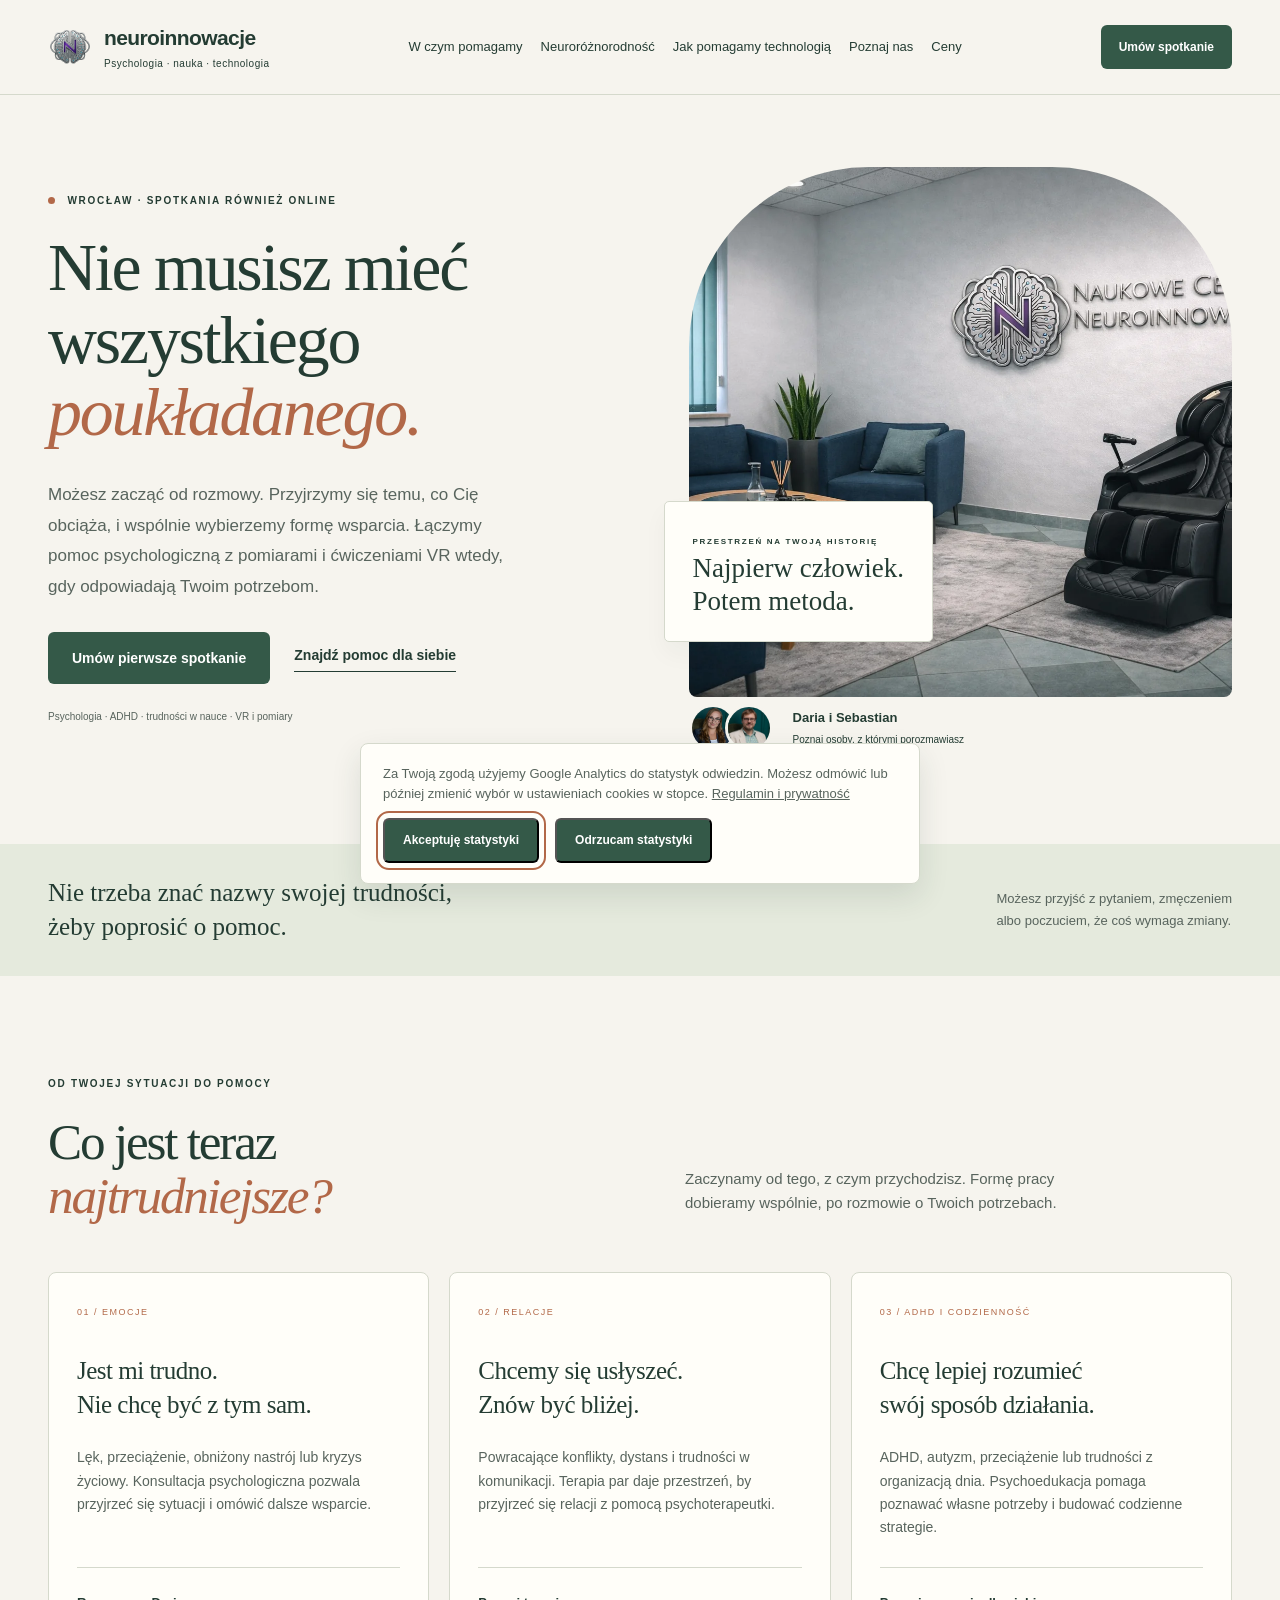
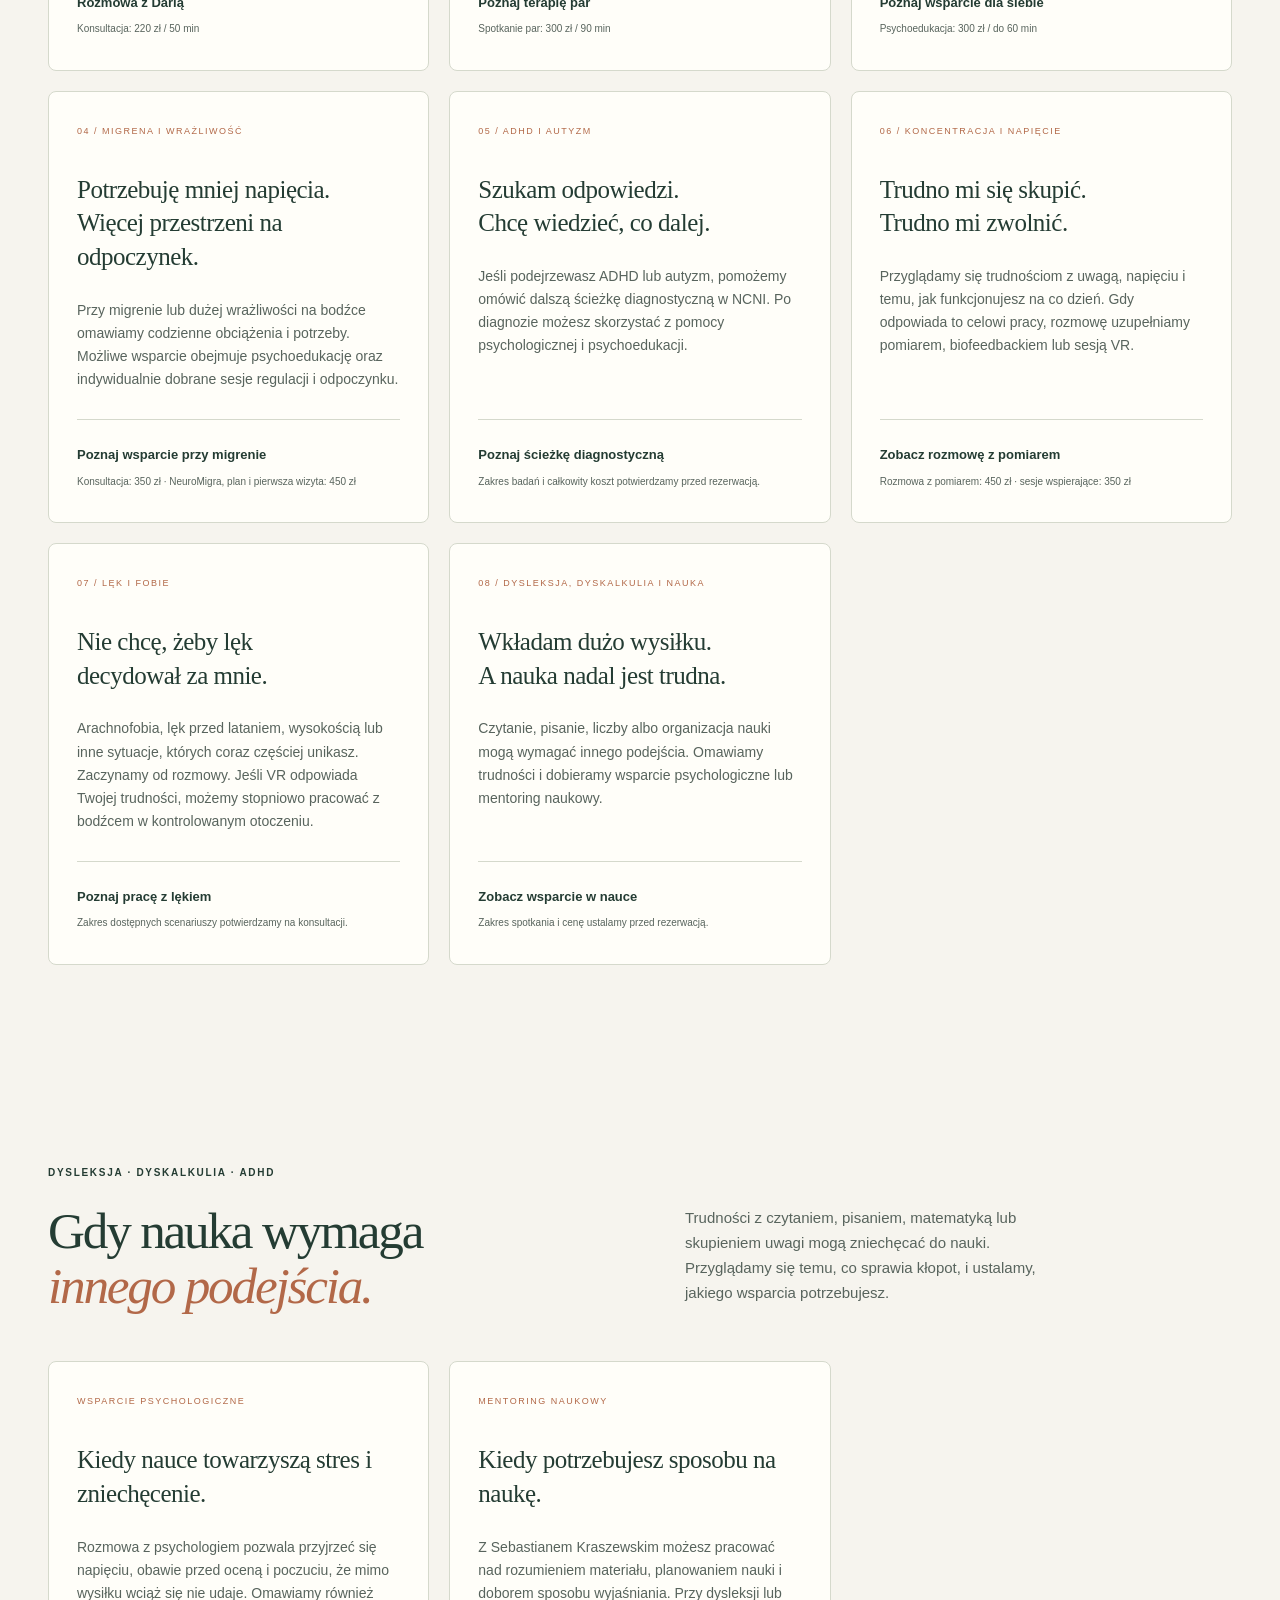
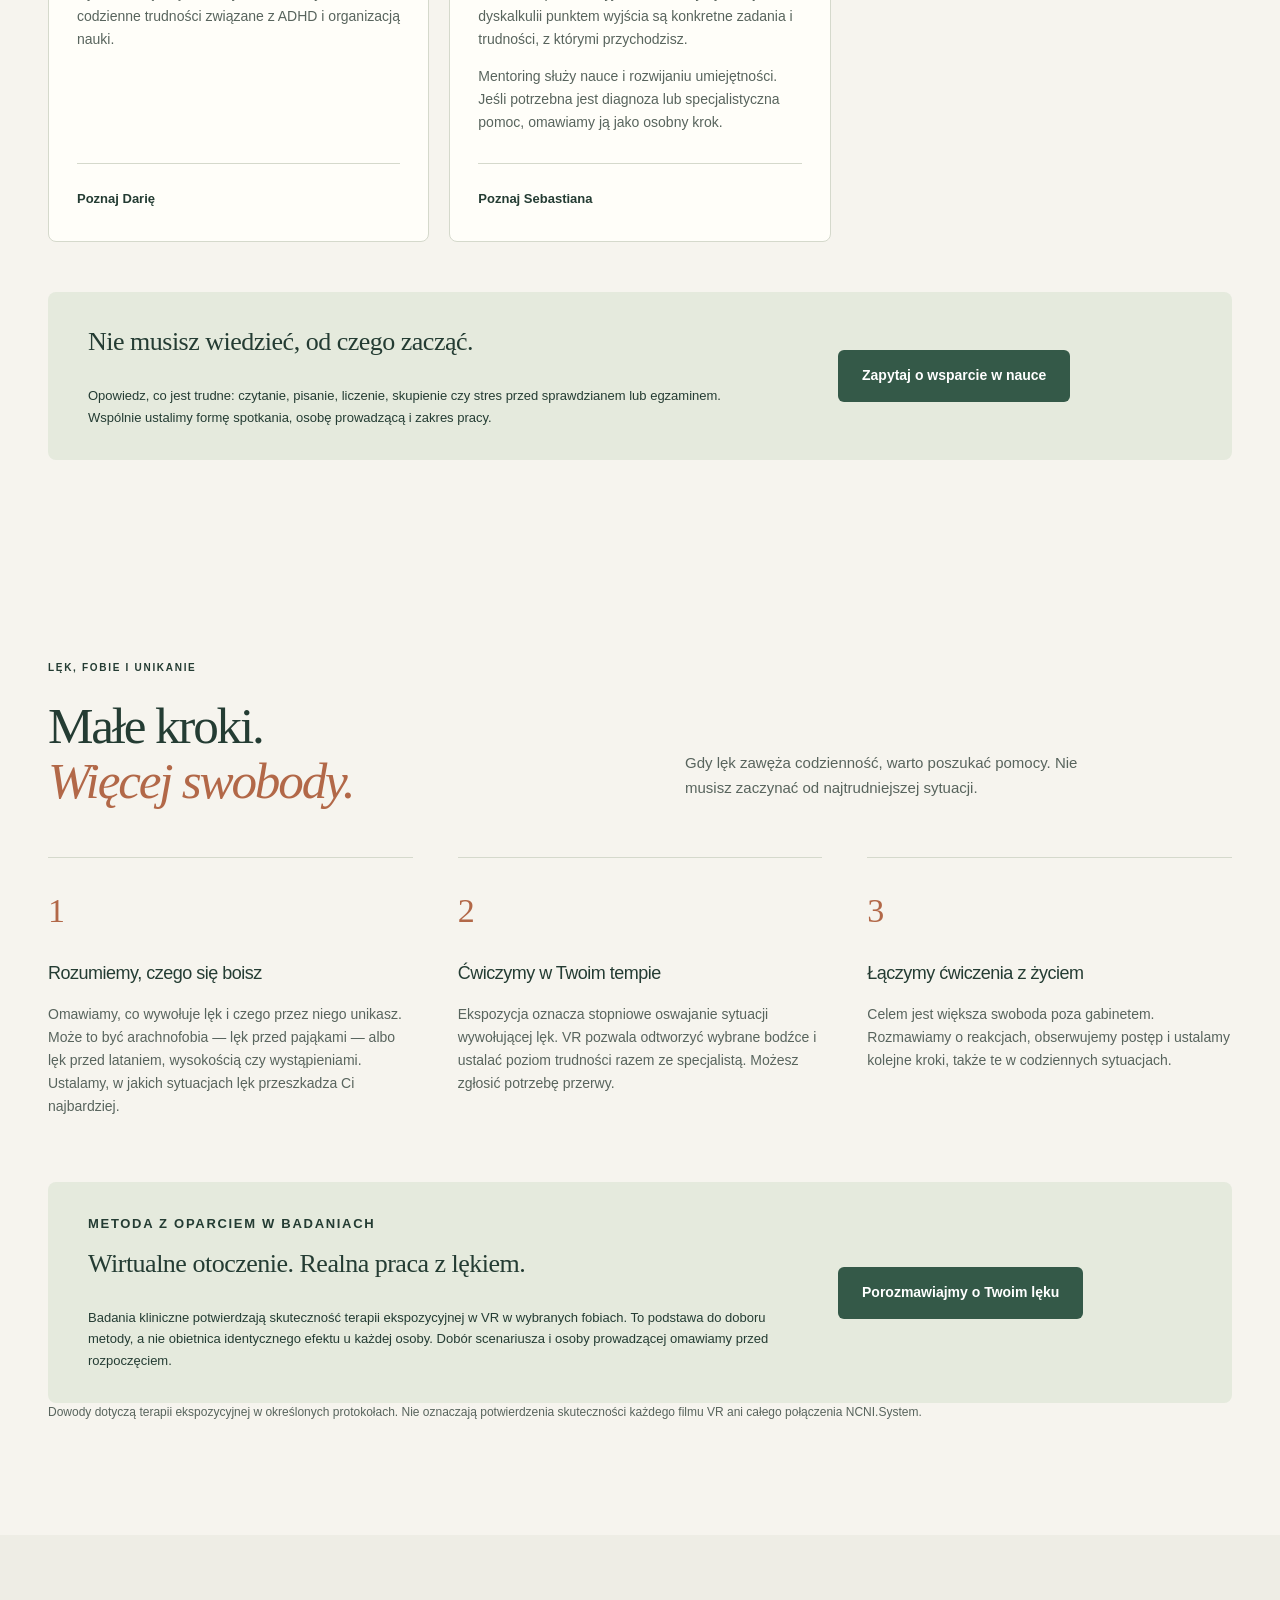
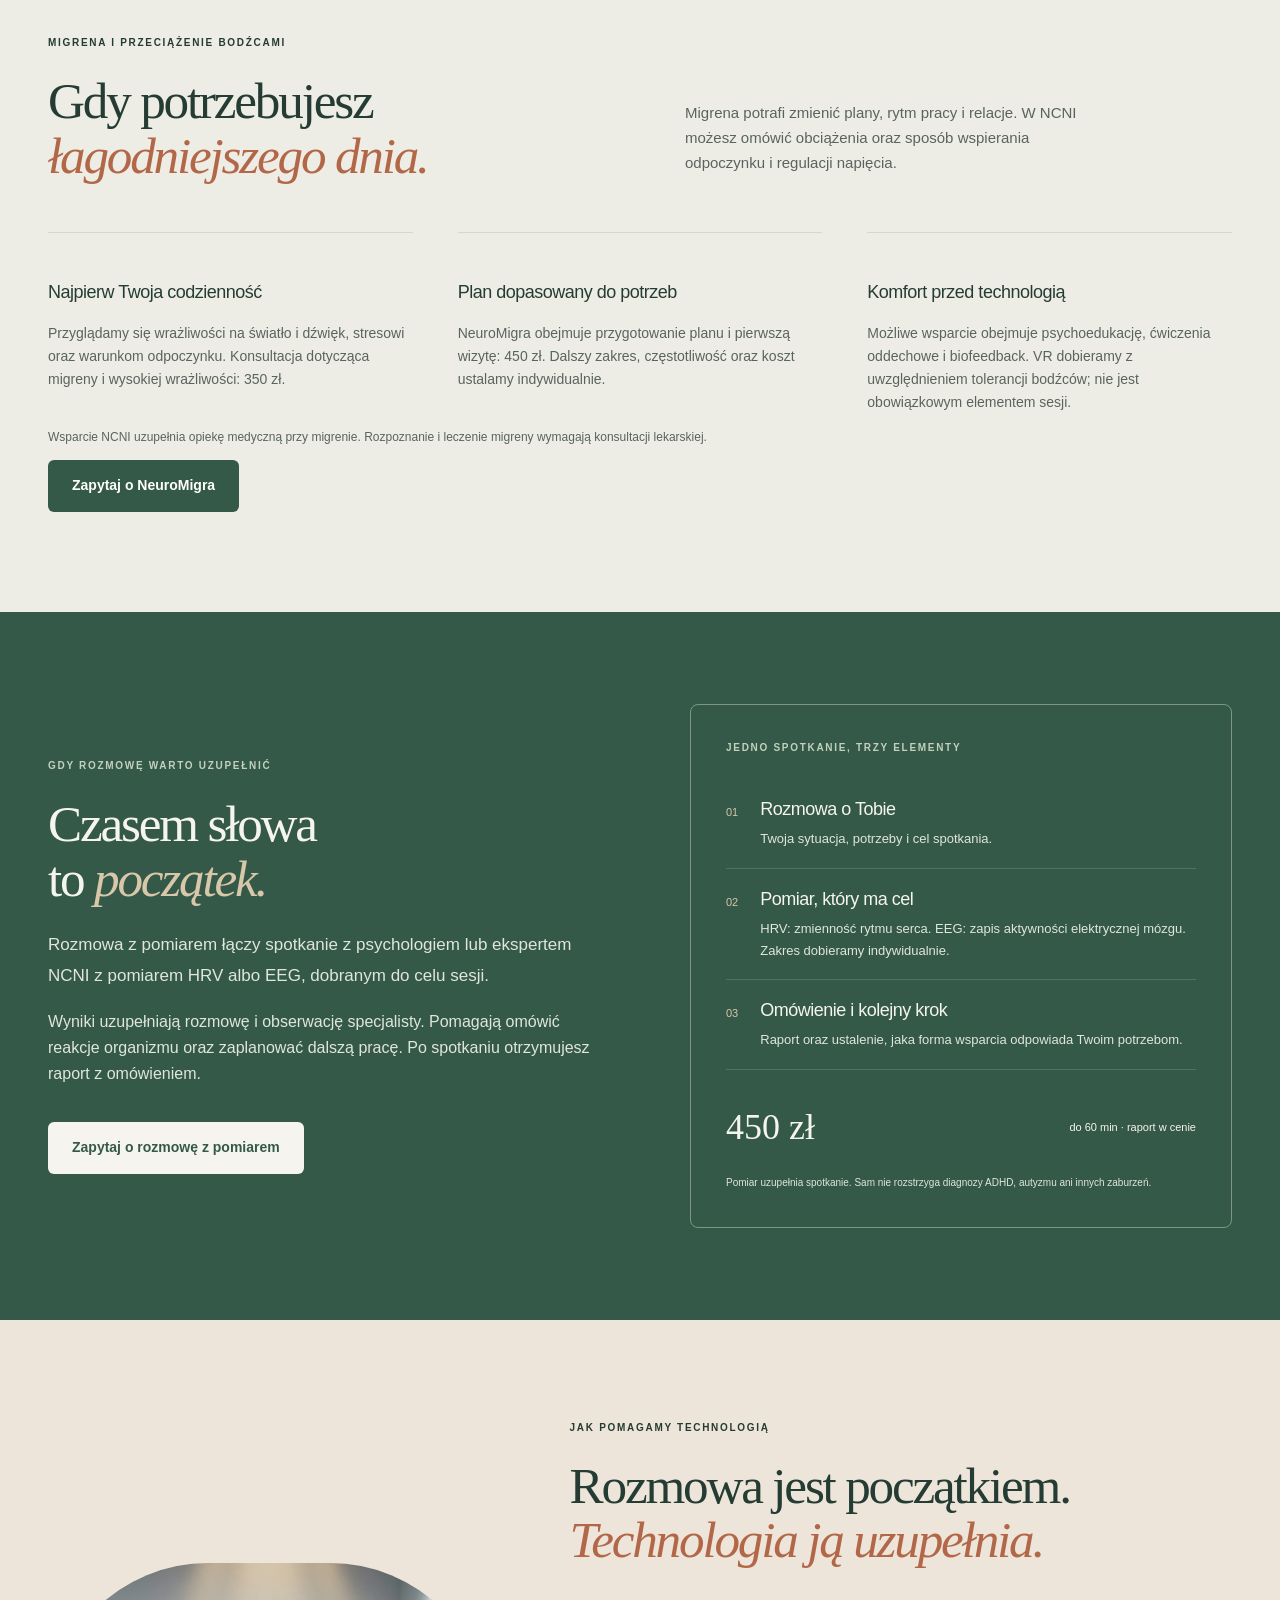
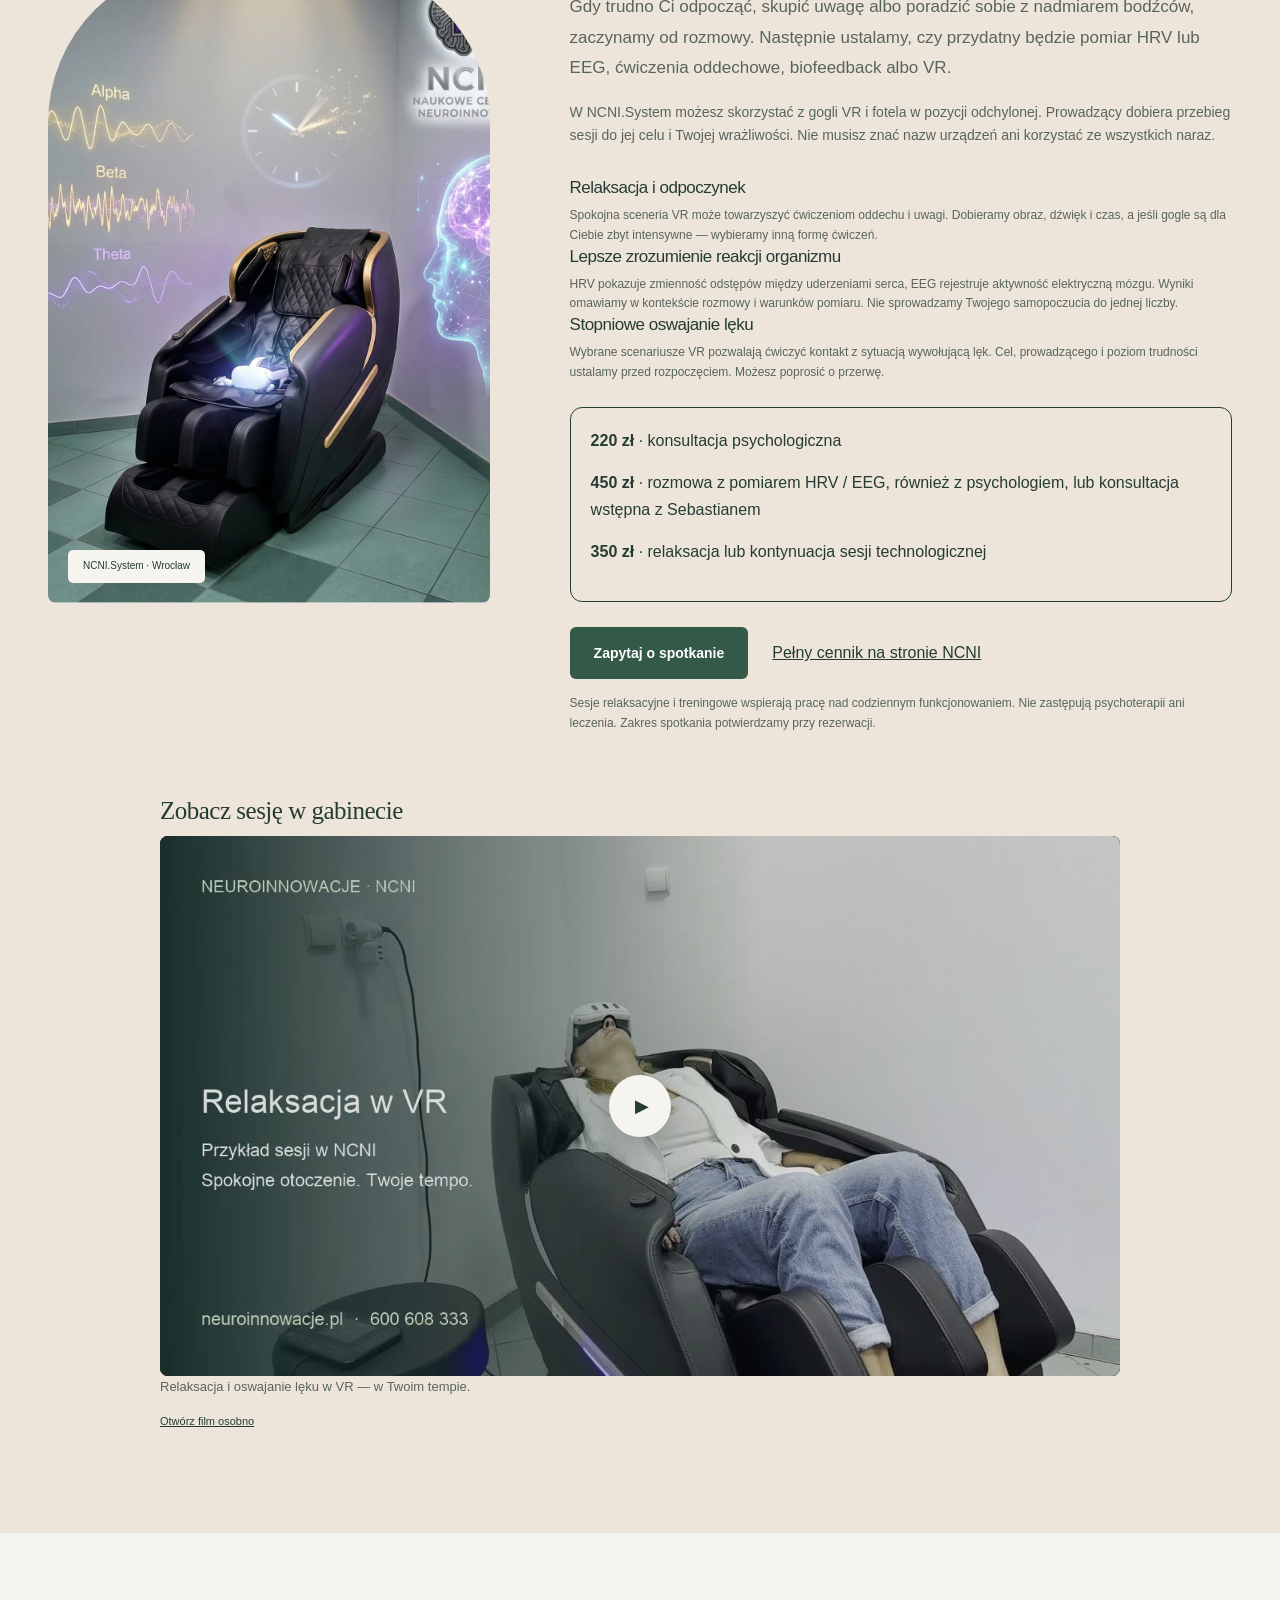
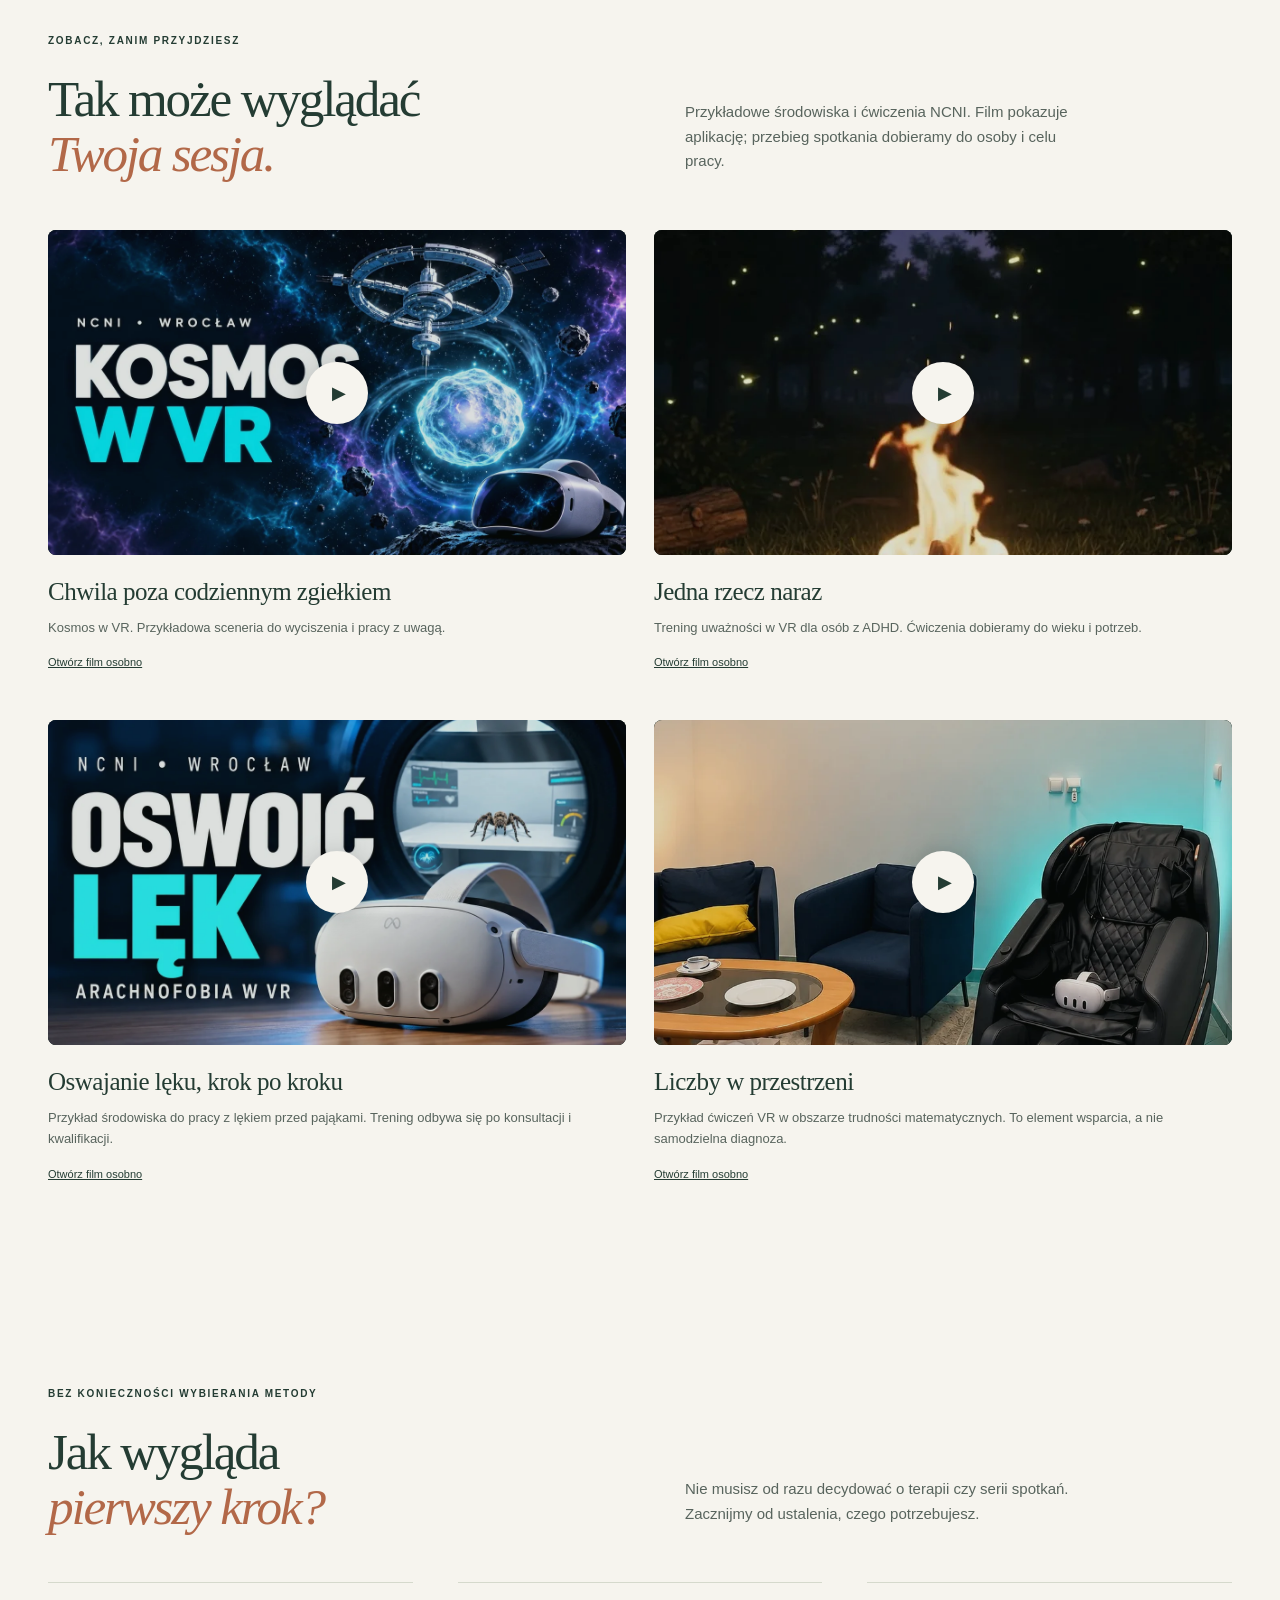
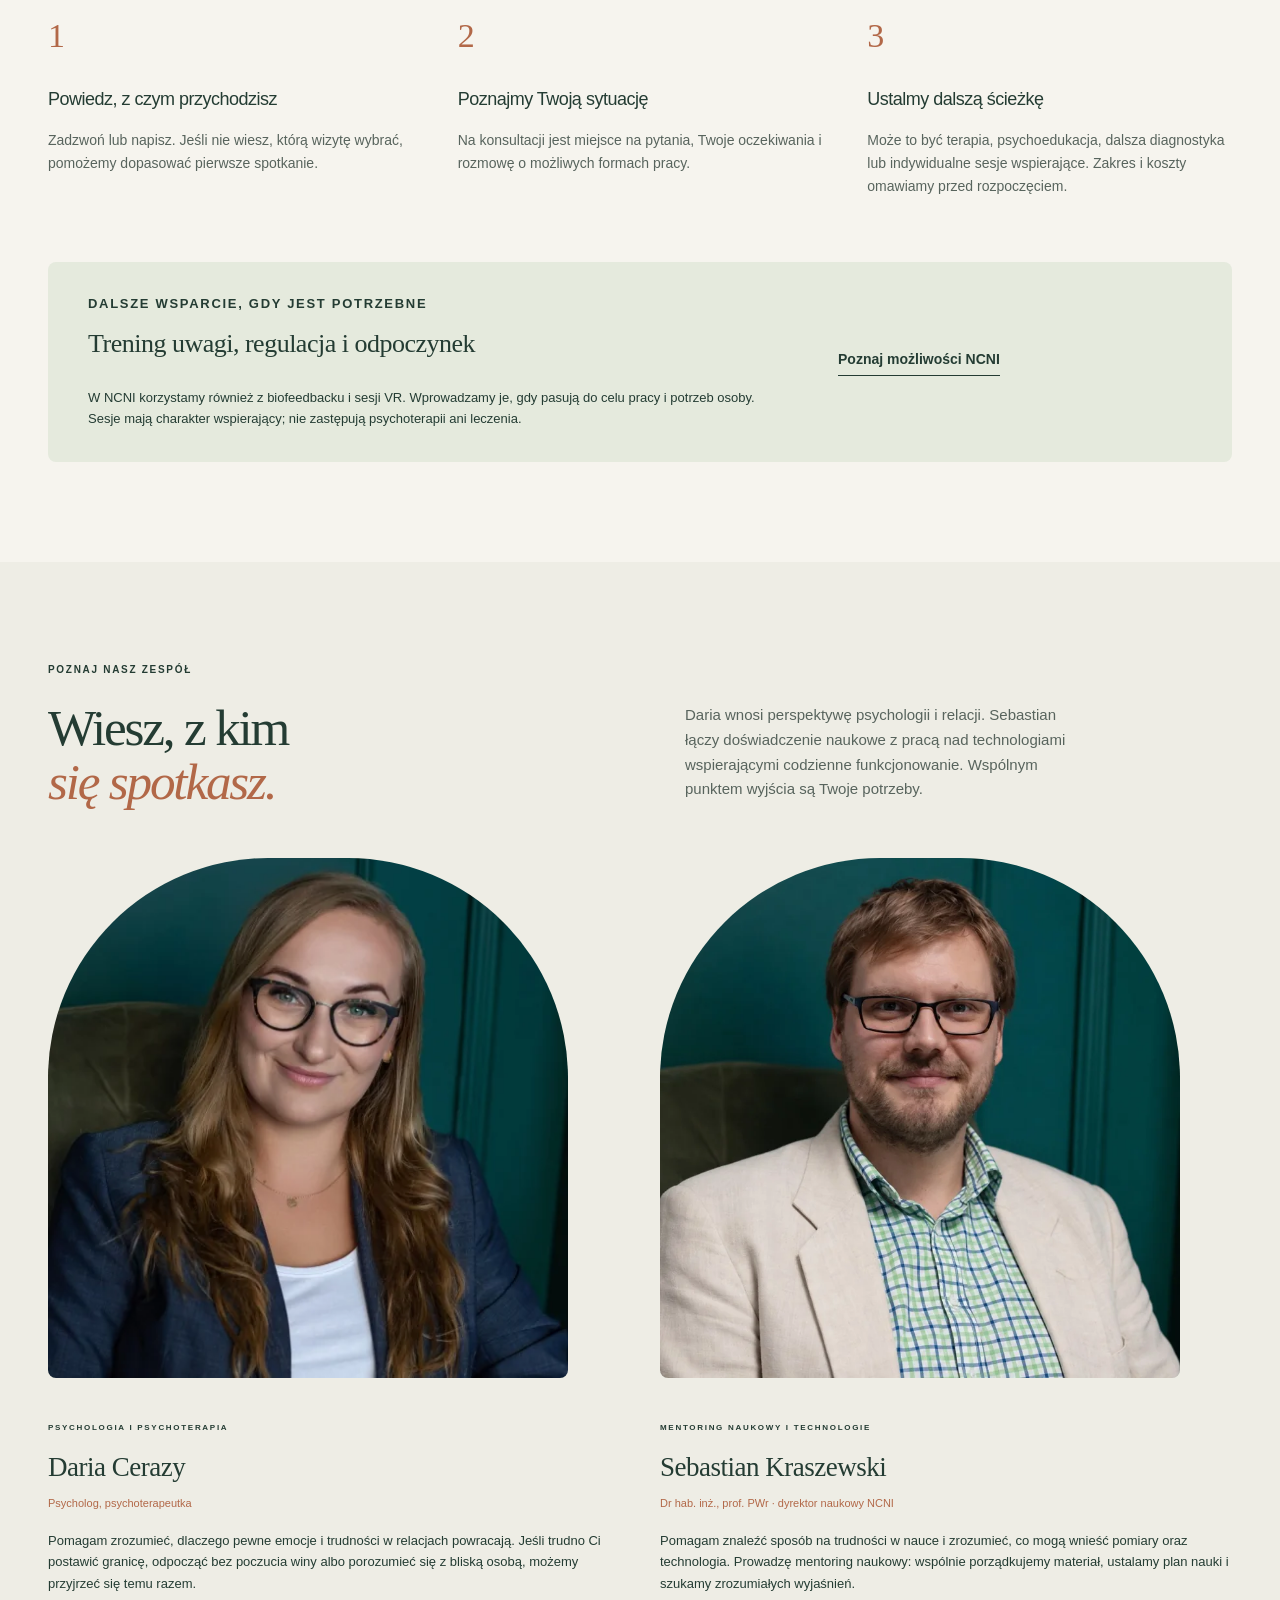
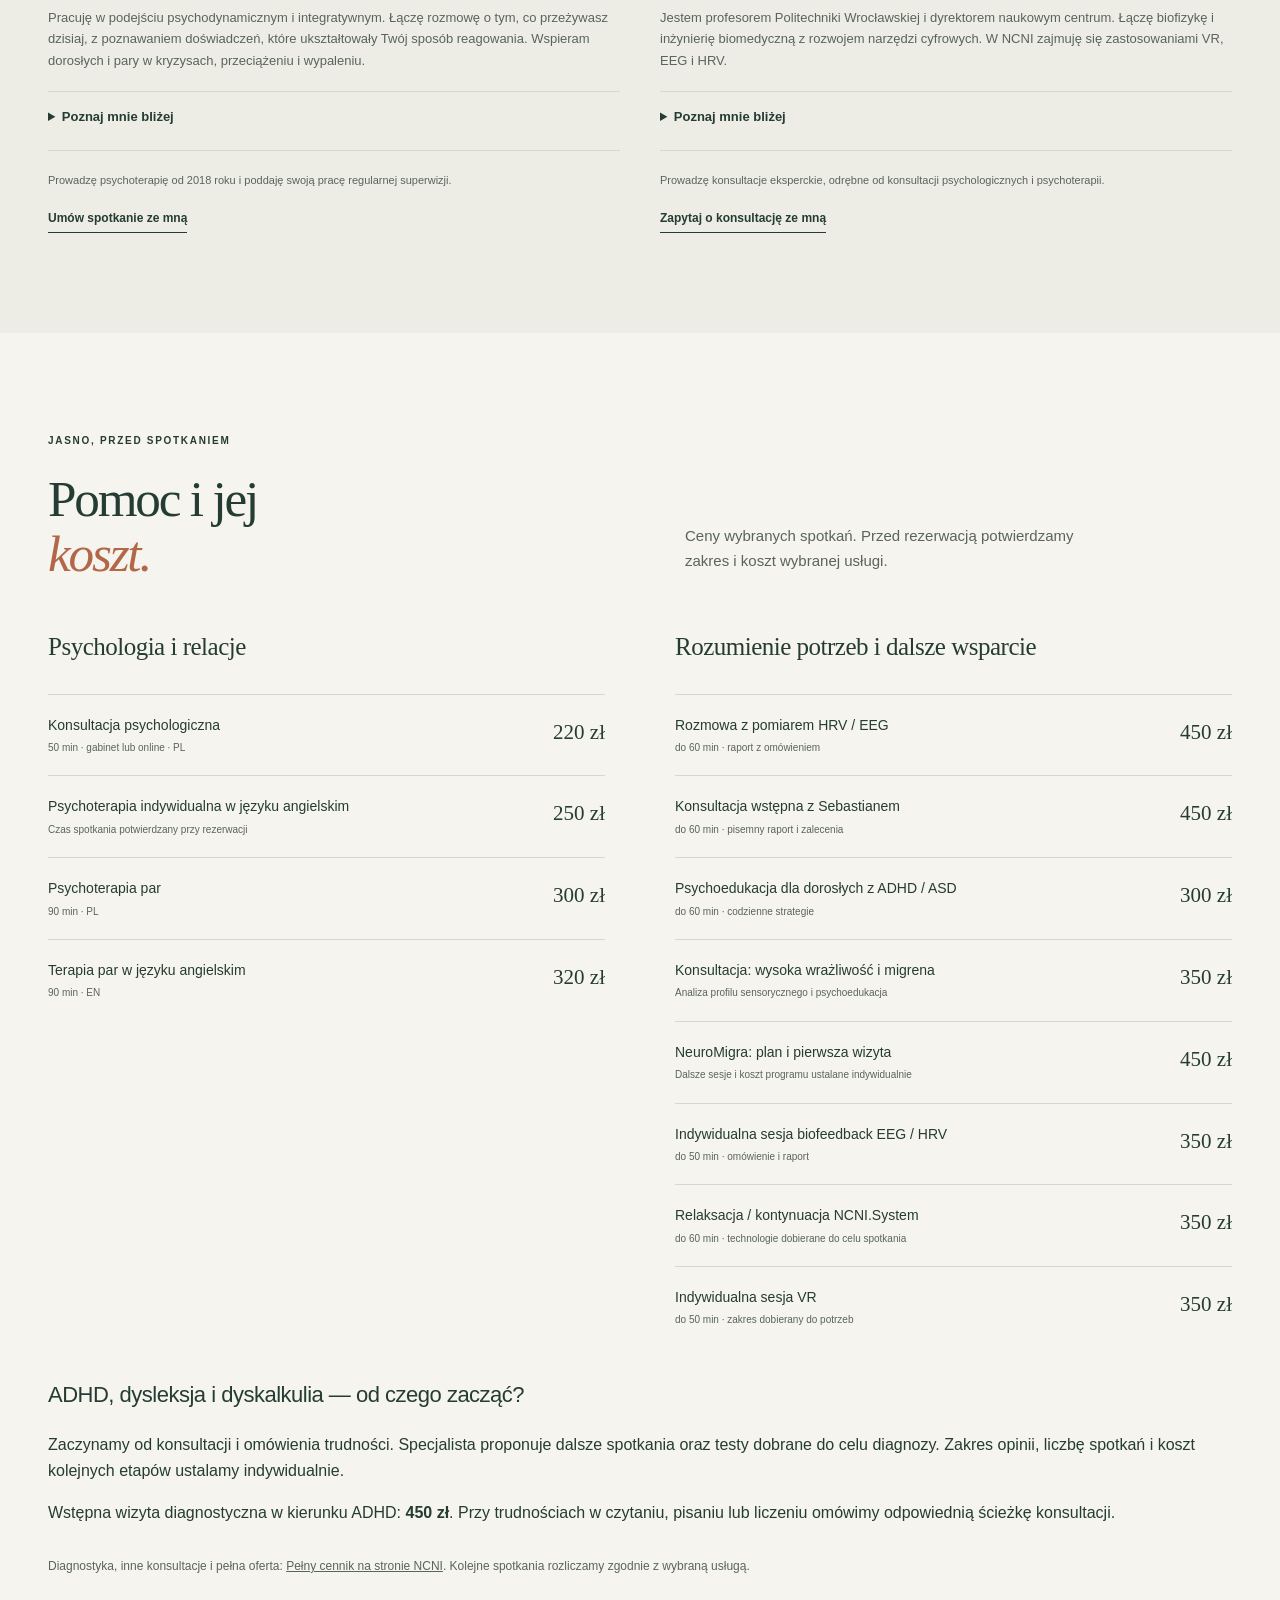
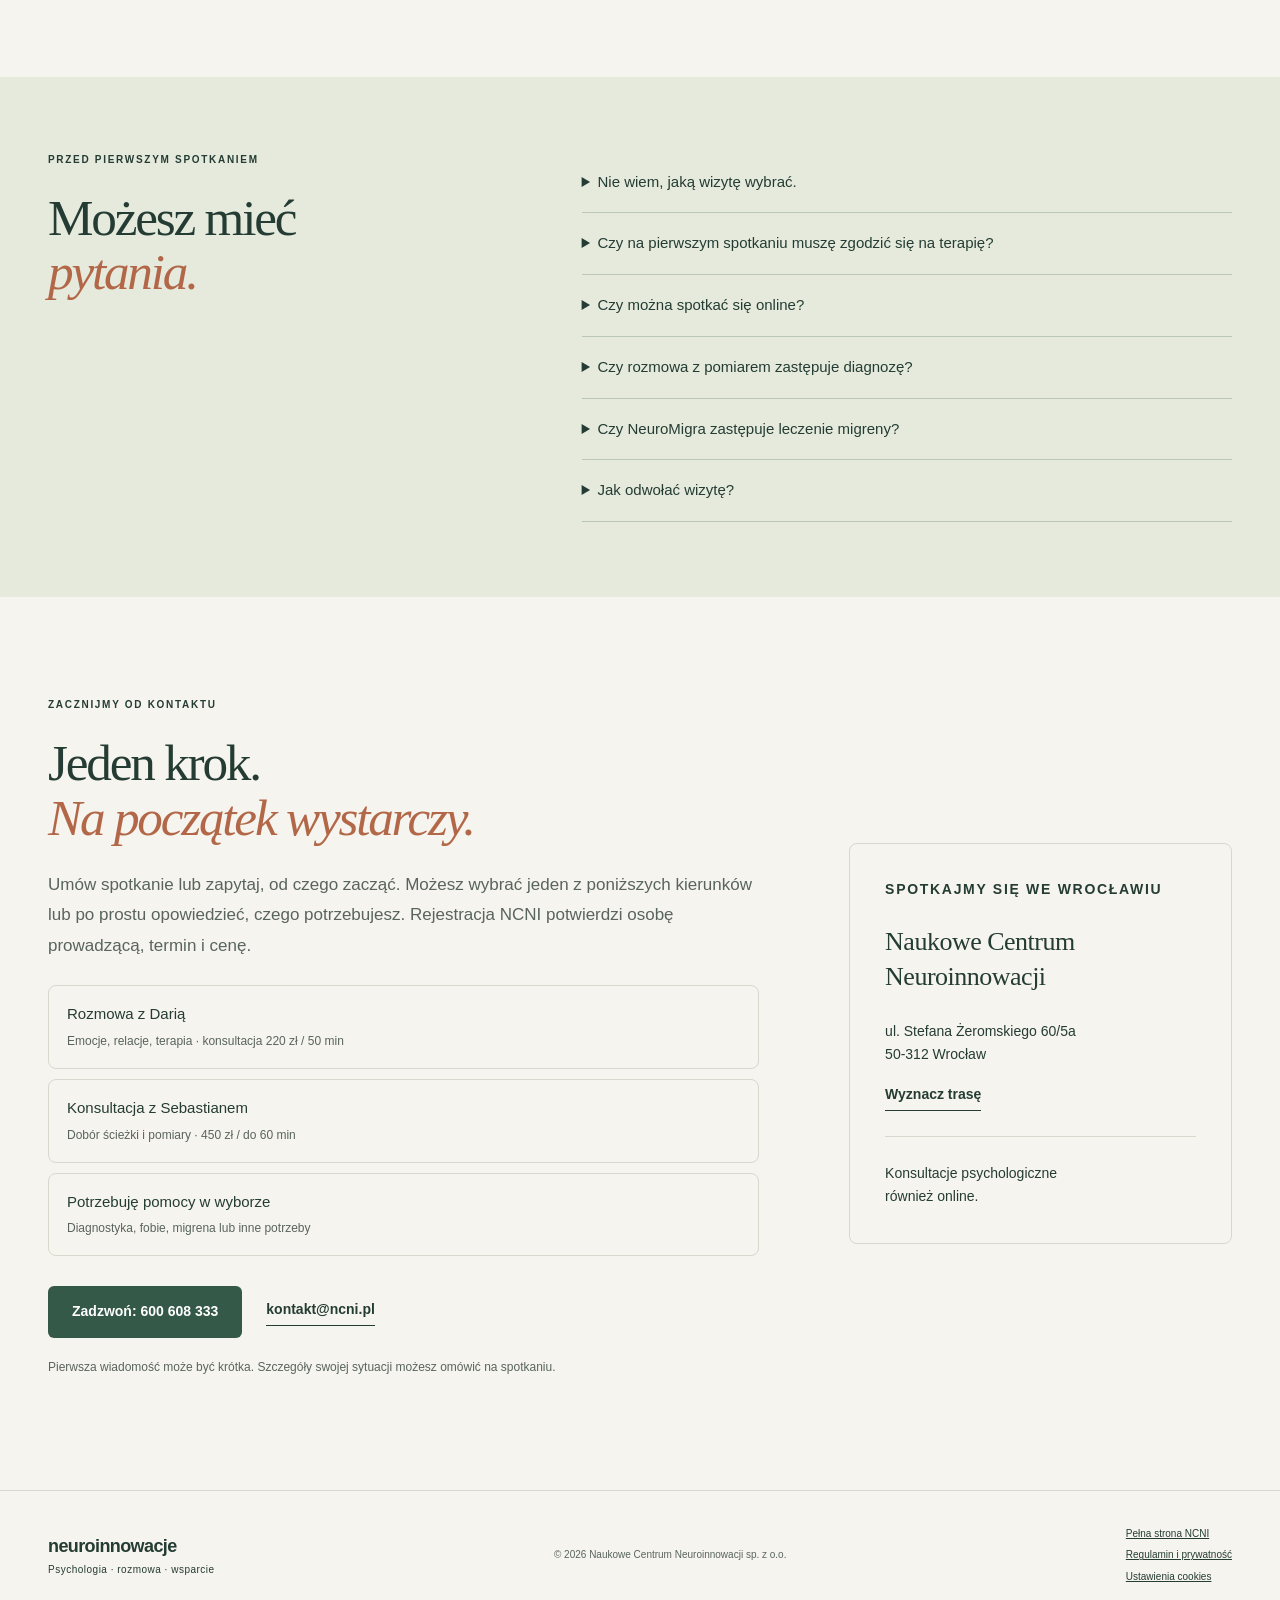
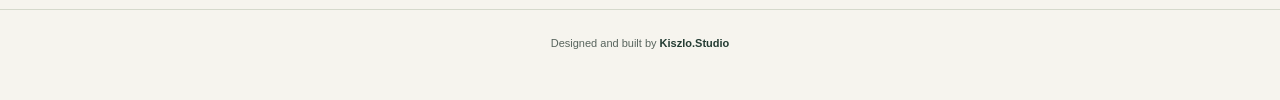
==== index.html @ b0f0275d "Clarify session prices and diagnostic process; remove unwanted topics and arrows" ====
<!doctype html>
<html lang="pl">
<head>
<meta charset="utf-8"><meta name="viewport" content="width=device-width, initial-scale=1, viewport-fit=cover">


<meta name="theme-color" content="#f6f4ee"><link rel="icon" href="assets/logo.webp"><link rel="stylesheet" href="assets/style.css">

<script src="assets/site.js" defer></script>
<script src="assets/consent.js" defer></script>
<!-- SEARCH METADATA START -->
<title>Psychologia, VR i pomiary HRV / EEG Wrocław | Neuroinnowacje</title>
<meta name="description" content="Psycholog i mentoring naukowy we Wrocławiu. Wsparcie przy ADHD, dysleksji, dyskalkulii i fobiach, w tym lęku przed lataniem. Poznaj VR oraz pomiary HRV i EEG.">
<meta name="robots" content="index, follow, max-image-preview:large, max-snippet:-1, max-video-preview:-1">
<meta property="og:title" content="Psychologia, VR i pomiary HRV / EEG Wrocław | Neuroinnowacje">
<meta property="og:description" content="Psycholog i mentoring naukowy we Wrocławiu. Wsparcie przy ADHD, dysleksji, dyskalkulii i fobiach, w tym lęku przed lataniem. Poznaj VR oraz pomiary HRV i EEG.">
<meta property="og:type" content="website">
<meta property="og:locale" content="pl_PL">
<meta property="og:site_name" content="Neuroinnowacje · NCNI">
<meta name="twitter:card" content="summary_large_image">
<meta name="twitter:title" content="Psychologia, VR i pomiary HRV / EEG Wrocław | Neuroinnowacje">
<meta name="twitter:description" content="Psycholog i mentoring naukowy we Wrocławiu. Wsparcie przy ADHD, dysleksji, dyskalkulii i fobiach, w tym lęku przed lataniem. Poznaj VR oraz pomiary HRV i EEG.">
<link rel="alternate" hreflang="pl" href="https://neuroinnowacje.pl/">
<link rel="alternate" hreflang="en" href="https://neuroinnowacje.pl/en.html">
<link rel="alternate" hreflang="fr" href="https://neuroinnowacje.pl/fr.html">
<link rel="alternate" hreflang="x-default" href="https://neuroinnowacje.pl/">
<link rel="canonical" href="https://neuroinnowacje.pl/">
<meta property="og:url" content="https://neuroinnowacje.pl/">
<meta property="og:image" content="https://neuroinnowacje.pl/assets/og-neuroinnowacje.jpg">
<meta property="og:image:width" content="1200">
<meta property="og:image:height" content="630">
<meta property="og:image:alt" content="Gabinet NCNI we Wrocławiu">
<meta name="twitter:image" content="https://neuroinnowacje.pl/assets/og-neuroinnowacje.jpg">
<script type="application/ld+json">{"@context": "https://schema.org", "@graph": [{"@type": ["Organization", "LocalBusiness"], "@id": "https://ncni.pl/#organization", "name": "Naukowe Centrum Neuroinnowacji sp. z o.o.", "alternateName": ["NCNI", "Neuroinnowacje"], "url": "https://ncni.pl/", "telephone": "+48600608333", "email": "kontakt@ncni.pl", "priceRange": "220–450 zł", "currenciesAccepted": "PLN", "knowsLanguage": ["pl", "en", "fr"], "areaServed": {"@type": "City", "name": "Wrocław"}, "hasMap": "https://www.google.com/maps/search/?api=1&query=Stefana+Zeromskiego+60+Wroclaw", "sameAs": ["https://www.facebook.com/profile.php?id=61579420537737", "https://www.instagram.com/ncni_pl/", "https://www.linkedin.com/company/ncni", "https://youtube.com/@neuroinnowacje"], "openingHoursSpecification": [{"@type": "OpeningHoursSpecification", "dayOfWeek": ["Monday", "Tuesday", "Wednesday", "Thursday", "Friday"], "opens": "09:00", "closes": "20:00"}, {"@type": "OpeningHoursSpecification", "dayOfWeek": "Saturday", "opens": "10:00", "closes": "14:00"}], "address": {"@type": "PostalAddress", "streetAddress": "ul. Stefana Żeromskiego 60/5a", "postalCode": "50-312", "addressLocality": "Wrocław", "addressRegion": "dolnośląskie", "addressCountry": "PL"}, "logo": "https://neuroinnowacje.pl/assets/apple-touch-icon.png", "image": "https://neuroinnowacje.pl/assets/og-neuroinnowacje.jpg"}, {"@type": "Brand", "name": "Neuroinnowacje", "description": "Pomoc psychologiczna i technologia we Wrocławiu: empatia, zrozumienie i uważna praca z człowiekiem."}, {"@type": "Person", "@id": "https://ncni.pl/psycholog.html#daria-cerazy", "name": "Daria Cerazy", "jobTitle": "Psycholog, psychoterapeutka", "knowsLanguage": ["pl", "en"], "sameAs": ["https://dariacerazy.pl/o-mnie/"]}, {"@type": "Person", "@id": "https://ncni.pl/kraszewski.html#sebastian-kraszewski", "name": "Sebastian Kraszewski", "jobTitle": "Dyrektor naukowy NCNI, profesor Politechniki Wrocławskiej", "knowsLanguage": ["pl", "en", "fr"], "sameAs": ["https://ncni.pl/kraszewski.html"]}, {"@type": "FAQPage", "mainEntity": [{"@type": "Question", "name": "Nie wiem, jaką wizytę wybrać.", "acceptedAnswer": {"@type": "Answer", "text": "Napisz lub zadzwoń i krótko opowiedz, czego szukasz. Nie musisz samodzielnie wybierać metody. Przy trudnościach emocjonalnych możesz zacząć od konsultacji psychologicznej. Jeśli interesuje Cię pomiar lub dobór dalszej ścieżki w NCNI, omówimy odpowiedni wariant spotkania."}}, {"@type": "Question", "name": "Czy na pierwszym spotkaniu muszę zgodzić się na terapię?", "acceptedAnswer": {"@type": "Answer", "text": "Nie. Konsultacja jest okazją do poznania sytuacji i omówienia możliwości. Decyzję o dalszych spotkaniach podejmujesz po rozmowie o celu, formie i kosztach pracy."}}, {"@type": "Question", "name": "Czy można spotkać się online?", "acceptedAnswer": {"@type": "Answer", "text": "Konsultacje psychologiczne są dostępne w gabinecie i online, w tej samej cenie. Dostępność pozostałych form spotkań potwierdzamy przy rezerwacji. Sesje z pomiarem i technologiami wymagają obecności w gabinecie."}}, {"@type": "Question", "name": "Czy rozmowa z pomiarem zastępuje diagnozę?", "acceptedAnswer": {"@type": "Answer", "text": "Nie. HRV lub EEG uzupełniają rozmowę i obserwację. Jeśli potrzebna jest diagnostyka psychologiczna lub konsultacja medyczna, ustalamy ją jako osobny etap."}}, {"@type": "Question", "name": "Czy NeuroMigra zastępuje leczenie migreny?", "acceptedAnswer": {"@type": "Answer", "text": "Nie. Program ma charakter wspierający: obejmuje dobór form regulacji i odpoczynku oraz pracę z codziennymi obciążeniami. Nie zastępuje konsultacji lekarskiej, diagnostyki ani leczenia migreny. Dalszy zakres i koszty ustalamy indywidualnie."}}, {"@type": "Question", "name": "Jak odwołać wizytę?", "acceptedAnswer": {"@type": "Answer", "text": "Zgodnie z cennikiem NCNI odwołanie jest bezpłatne do 24 godzin przed spotkaniem. Późniejsze odwołanie wiąże się z opłatą równą cenie wizyty. Szczegóły potwierdzamy przy rezerwacji."}}]}, {"@type": "Service", "name": "Konsultacja psychologiczna", "provider": {"@id": "https://ncni.pl/#organization"}, "areaServed": {"@type": "City", "name": "Wrocław"}, "offers": {"@type": "Offer", "price": "220", "priceCurrency": "PLN"}}, {"@type": "Service", "name": "Psychoterapia indywidualna w języku angielskim", "provider": {"@id": "https://ncni.pl/#organization"}, "areaServed": {"@type": "City", "name": "Wrocław"}, "offers": {"@type": "Offer", "price": "250", "priceCurrency": "PLN"}}, {"@type": "Service", "name": "Psychoterapia par w języku polskim", "provider": {"@id": "https://ncni.pl/#organization"}, "areaServed": {"@type": "City", "name": "Wrocław"}, "offers": {"@type": "Offer", "price": "300", "priceCurrency": "PLN"}}, {"@type": "Service", "name": "Terapia par w języku angielskim", "provider": {"@id": "https://ncni.pl/#organization"}, "areaServed": {"@type": "City", "name": "Wrocław"}, "offers": {"@type": "Offer", "price": "320", "priceCurrency": "PLN"}}, {"@type": "Service", "name": "Rozmowa z pomiarem HRV / EEG", "provider": {"@id": "https://ncni.pl/#organization"}, "areaServed": {"@type": "City", "name": "Wrocław"}, "offers": {"@type": "Offer", "price": "450", "priceCurrency": "PLN"}}, {"@type": "Service", "name": "Konsultacja wstępna z Sebastianem Kraszewskim", "provider": {"@id": "https://ncni.pl/#organization"}, "areaServed": {"@type": "City", "name": "Wrocław"}, "offers": {"@type": "Offer", "price": "450", "priceCurrency": "PLN"}}, {"@type": "Service", "name": "Psychoedukacja dla dorosłych z ADHD / ASD", "provider": {"@id": "https://ncni.pl/#organization"}, "areaServed": {"@type": "City", "name": "Wrocław"}, "offers": {"@type": "Offer", "price": "300", "priceCurrency": "PLN"}}, {"@type": "Service", "name": "Konsultacja: wysoka wrażliwość i migrena", "provider": {"@id": "https://ncni.pl/#organization"}, "areaServed": {"@type": "City", "name": "Wrocław"}, "offers": {"@type": "Offer", "price": "350", "priceCurrency": "PLN"}}, {"@type": "Service", "name": "NeuroMigra: plan i pierwsza wizyta", "provider": {"@id": "https://ncni.pl/#organization"}, "areaServed": {"@type": "City", "name": "Wrocław"}, "offers": {"@type": "Offer", "price": "450", "priceCurrency": "PLN"}}, {"@type": "Service", "name": "Indywidualna sesja biofeedback EEG / HRV", "provider": {"@id": "https://ncni.pl/#organization"}, "areaServed": {"@type": "City", "name": "Wrocław"}, "offers": {"@type": "Offer", "price": "350", "priceCurrency": "PLN"}}, {"@type": "Service", "name": "Sesja NCNI.System", "provider": {"@id": "https://ncni.pl/#organization"}, "areaServed": {"@type": "City", "name": "Wrocław"}, "offers": {"@type": "Offer", "price": "350", "priceCurrency": "PLN"}}, {"@type": "Service", "name": "Indywidualna sesja VR", "provider": {"@id": "https://ncni.pl/#organization"}, "areaServed": {"@type": "City", "name": "Wrocław"}, "offers": {"@type": "Offer", "price": "350", "priceCurrency": "PLN"}}, {"@type": "WebPage", "@id": "https://neuroinnowacje.pl/#webpage", "url": "https://neuroinnowacje.pl/", "name": "Psychologia, VR i pomiary HRV / EEG Wrocław | Neuroinnowacje", "description": "Psycholog i mentoring naukowy we Wrocławiu. Wsparcie przy ADHD, dysleksji, dyskalkulii i fobiach, w tym lęku przed lataniem. Poznaj VR oraz pomiary HRV i EEG.", "inLanguage": "pl-PL", "publisher": {"@id": "https://ncni.pl/#organization"}}]}</script>
<!-- SEARCH METADATA END -->
</head>
<body>
<a class="skip" href="#main">Przejdź do treści</a>
<header class="header"><div class="wrap header-inner"><a class="brand" href="#start" aria-label="Neuroinnowacje, początek strony"><img src="assets/logo.webp" width="44" height="44" alt=""><span>neuroinnowacje<small>Psychologia · nauka · technologia</small></span></a><nav class="desktop-nav" aria-label="Główna nawigacja"><a href="#pomoc">W czym pomagamy</a><a href="neuroroznorodnosc.html">Neuroróżnorodność</a><a href="#system">Jak pomagamy technologią</a><a href="#zespol">Poznaj nas</a><a href="#ceny">Ceny</a></nav><a class="button small" href="#kontakt">Umów spotkanie </a></div></header>
<main id="main">
<section class="hero wrap" id="start"><div class="hero-copy"><p class="eyebrow"><span class="dot"></span> Wrocław · spotkania również online</p><h1>Nie musisz mieć<br>wszystkiego<br><em>poukładanego.</em></h1><p class="lead">Możesz zacząć od rozmowy. Przyjrzymy się temu, co Cię obciąża, i wspólnie wybierzemy formę wsparcia. Łączymy pomoc psychologiczną z pomiarami i ćwiczeniami VR wtedy, gdy odpowiadają Twoim potrzebom.</p><div class="actions"><a class="button" href="#kontakt">Umów pierwsze spotkanie </a><a class="text-link" href="#pomoc">Znajdź pomoc dla siebie </a></div><p class="hero-note">Psychologia · ADHD · trudności w nauce · VR i pomiary</p></div><div class="hero-visual"><img class="room" src="assets/gabinet.webp" width="1536" height="1024" alt="Gabinet NCNI we Wrocławiu z fotelami do rozmowy" fetchpriority="high"><div class="photo-label"><span class="eyebrow">PRZESTRZEŃ NA TWOJĄ HISTORIĘ</span><p>Najpierw człowiek.<br>Potem metoda.</p></div><a class="people-note" href="#zespol"><span class="mini-portraits"><img src="assets/daria.webp" alt="" width="48" height="48"><img src="assets/sk-green.webp" alt="" width="48" height="48"></span><span>Daria i Sebastian<small>Poznaj osoby, z którymi porozmawiasz </small></span></a></div></section>
<div class="intro-strip"><div class="wrap"><p>Nie trzeba znać nazwy swojej trudności,<br>żeby poprosić o pomoc.</p><span>Możesz przyjść z pytaniem, zmęczeniem<br>albo poczuciem, że coś wymaga zmiany.</span></div></div>
<section class="section wrap" id="pomoc"><div class="section-heading"><div><p class="eyebrow">OD TWOJEJ SYTUACJI DO POMOCY</p><h2>Co jest teraz<br><em>najtrudniejsze?</em></h2></div><p>Zaczynamy od tego, z czym przychodzisz. Formę pracy dobieramy wspólnie, po rozmowie o Twoich potrzebach.</p></div><div class="needs-grid">
<article class="need"><span class="number">01 / EMOCJE</span><h3>Jest mi trudno.<br>Nie chcę być z tym sam.</h3><p>Lęk, przeciążenie, obniżony nastrój lub kryzys życiowy. Konsultacja psychologiczna pozwala przyjrzeć się sytuacji i omówić dalsze wsparcie.</p><a href="#daria">Rozmowa z Darią </a><span class="price-note">Konsultacja: 220 zł / 50 min</span></article>
<article class="need"><span class="number">02 / RELACJE</span><h3>Chcemy się usłyszeć.<br>Znów być bliżej.</h3><p>Powracające konflikty, dystans i trudności w komunikacji. Terapia par daje przestrzeń, by przyjrzeć się relacji z pomocą psychoterapeutki.</p><a href="#ceny">Poznaj terapię par </a><span class="price-note">Spotkanie par: 300 zł / 90 min</span></article>
<article class="need"><span class="number">03 / ADHD I CODZIENNOŚĆ</span><h3>Chcę lepiej rozumieć<br>swój sposób działania.</h3><p>ADHD, autyzm, przeciążenie lub trudności z organizacją dnia. Psychoedukacja pomaga poznawać własne potrzeby i budować codzienne strategie.</p><a href="neuroroznorodnosc.html">Poznaj wsparcie dla siebie </a><span class="price-note">Psychoedukacja: 300 zł / do 60 min</span></article>
<article class="need"><span class="number">04 / MIGRENA I WRAŻLIWOŚĆ</span><h3>Potrzebuję mniej napięcia.<br>Więcej przestrzeni na odpoczynek.</h3><p>Przy migrenie lub dużej wrażliwości na bodźce omawiamy codzienne obciążenia i potrzeby. Możliwe wsparcie obejmuje psychoedukację oraz indywidualnie dobrane sesje regulacji i odpoczynku.</p><a href="#migrena">Poznaj wsparcie przy migrenie </a><span class="price-note">Konsultacja: 350 zł · NeuroMigra, plan i pierwsza wizyta: 450 zł</span></article>
<article class="need"><span class="number">05 / ADHD I AUTYZM</span><h3>Szukam odpowiedzi.<br>Chcę wiedzieć, co dalej.</h3><p>Jeśli podejrzewasz ADHD lub autyzm, pomożemy omówić dalszą ścieżkę diagnostyczną w NCNI. Po diagnozie możesz skorzystać z pomocy psychologicznej i psychoedukacji.</p><a href="neuroroznorodnosc.html#diagnoza">Poznaj ścieżkę diagnostyczną </a><span class="price-note">Zakres badań i całkowity koszt potwierdzamy przed rezerwacją.</span></article>
<article class="need"><span class="number">06 / KONCENTRACJA I NAPIĘCIE</span><h3>Trudno mi się skupić.<br>Trudno mi zwolnić.</h3><p>Przyglądamy się trudnościom z uwagą, napięciu i temu, jak funkcjonujesz na co dzień. Gdy odpowiada to celowi pracy, rozmowę uzupełniamy pomiarem, biofeedbackiem lub sesją VR.</p><a href="#pomiar">Zobacz rozmowę z pomiarem </a><span class="price-note">Rozmowa z pomiarem: 450 zł · sesje wspierające: 350 zł</span></article>
<article class="need"><span class="number">07 / LĘK I FOBIE</span><h3>Nie chcę, żeby lęk<br>decydował za mnie.</h3><p>Arachnofobia, lęk przed lataniem, wysokością lub inne sytuacje, których coraz częściej unikasz. Zaczynamy od rozmowy. Jeśli VR odpowiada Twojej trudności, możemy stopniowo pracować z bodźcem w kontrolowanym otoczeniu.</p><a href="#lek">Poznaj pracę z lękiem </a><span class="price-note">Zakres dostępnych scenariuszy potwierdzamy na konsultacji.</span></article><article class="need"><span class="number">08 / DYSLEKSJA, DYSKALKULIA I NAUKA</span><h3>Wkładam dużo wysiłku.<br>A nauka nadal jest trudna.</h3><p>Czytanie, pisanie, liczby albo organizacja nauki mogą wymagać innego podejścia. Omawiamy trudności i dobieramy wsparcie psychologiczne lub mentoring naukowy.</p><a href="#nauka">Zobacz wsparcie w nauce </a><span class="price-note">Zakres spotkania i cenę ustalamy przed rezerwacją.</span></article></div></section>
<section class="section wrap" id="nauka"><div class="section-heading"><div><p class="eyebrow">DYSLEKSJA · DYSKALKULIA · ADHD</p><h2>Gdy nauka wymaga<br><em>innego podejścia.</em></h2></div><p>Trudności z czytaniem, pisaniem, matematyką lub skupieniem uwagi mogą zniechęcać do nauki. Przyglądamy się temu, co sprawia kłopot, i ustalamy, jakiego wsparcia potrzebujesz.</p></div><div class="needs-grid"><article class="need"><span class="number">WSPARCIE PSYCHOLOGICZNE</span><h3>Kiedy nauce towarzyszą stres i zniechęcenie.</h3><p>Rozmowa z psychologiem pozwala przyjrzeć się napięciu, obawie przed oceną i poczuciu, że mimo wysiłku wciąż się nie udaje. Omawiamy również codzienne trudności związane z ADHD i organizacją nauki.</p><a href="#daria">Poznaj Darię </a></article><article class="need"><span class="number">MENTORING NAUKOWY</span><h3>Kiedy potrzebujesz sposobu na naukę.</h3><p>Z Sebastianem Kraszewskim możesz pracować nad rozumieniem materiału, planowaniem nauki i doborem sposobu wyjaśniania. Przy dysleksji lub dyskalkulii punktem wyjścia są konkretne zadania i trudności, z którymi przychodzisz.</p><p>Mentoring służy nauce i rozwijaniu umiejętności. Jeśli potrzebna jest diagnoza lub specjalistyczna pomoc, omawiamy ją jako osobny krok.</p><a href="#sebastian">Poznaj Sebastiana </a></article></div><div class="support-note"><div><h3>Nie musisz wiedzieć, od czego zacząć.</h3><p>Opowiedz, co jest trudne: czytanie, pisanie, liczenie, skupienie czy stres przed sprawdzianem lub egzaminem. Wspólnie ustalimy formę spotkania, osobę prowadzącą i zakres pracy.</p></div><a class="button" href="mailto:kontakt@ncni.pl?subject=Wsparcie%20w%20nauce">Zapytaj o wsparcie w nauce </a></div></section>
<section class="section wrap" id="lek"><div class="section-heading"><div><p class="eyebrow">LĘK, FOBIE I UNIKANIE</p><h2>Małe kroki.<br><em>Więcej swobody.</em></h2></div><p>Gdy lęk zawęża codzienność, warto poszukać pomocy. Nie musisz zaczynać od najtrudniejszej sytuacji.</p></div><div class="steps"><article><span>1</span><h3>Rozumiemy, czego się boisz</h3><p>Omawiamy, co wywołuje lęk i czego przez niego unikasz. Może to być arachnofobia — lęk przed pająkami — albo lęk przed lataniem, wysokością czy wystąpieniami. Ustalamy, w jakich sytuacjach lęk przeszkadza Ci najbardziej.</p></article><article><span>2</span><h3>Ćwiczymy w Twoim tempie</h3><p>Ekspozycja oznacza stopniowe oswajanie sytuacji wywołującej lęk. VR pozwala odtworzyć wybrane bodźce i ustalać poziom trudności razem ze specjalistą. Możesz zgłosić potrzebę przerwy.</p></article><article><span>3</span><h3>Łączymy ćwiczenia z życiem</h3><p>Celem jest większa swoboda poza gabinetem. Rozmawiamy o reakcjach, obserwujemy postęp i ustalamy kolejne kroki, także te w codziennych sytuacjach.</p></article></div><div class="support-note"><div><p class="eyebrow">METODA Z OPARCIEM W BADANIACH</p><h3>Wirtualne otoczenie. Realna praca z lękiem.</h3><p>Badania kliniczne potwierdzają skuteczność terapii ekspozycyjnej w VR w wybranych fobiach. To podstawa do doboru metody, a nie obietnica identycznego efektu u każdej osoby. Dobór scenariusza i osoby prowadzącej omawiamy przed rozpoczęciem.</p></div><a class="button" href="#kontakt">Porozmawiajmy o Twoim lęku </a></div><p class="fine">Dowody dotyczą terapii ekspozycyjnej w określonych protokołach. Nie oznaczają potwierdzenia skuteczności każdego filmu VR ani całego połączenia NCNI.System.</p></section>
<section class="team-section" id="migrena"><div class="section wrap"><div class="section-heading"><div><p class="eyebrow">MIGRENA I PRZECIĄŻENIE BODŹCAMI</p><h2>Gdy potrzebujesz<br><em>łagodniejszego dnia.</em></h2></div><p>Migrena potrafi zmienić plany, rytm pracy i relacje. W NCNI możesz omówić obciążenia oraz sposób wspierania odpoczynku i regulacji napięcia.</p></div><div class="steps"><article><h3>Najpierw Twoja codzienność</h3><p>Przyglądamy się wrażliwości na światło i dźwięk, stresowi oraz warunkom odpoczynku. Konsultacja dotycząca migreny i wysokiej wrażliwości: 350 zł.</p></article><article><h3>Plan dopasowany do potrzeb</h3><p>NeuroMigra obejmuje przygotowanie planu i pierwszą wizytę: 450 zł. Dalszy zakres, częstotliwość oraz koszt ustalamy indywidualnie.</p></article><article><h3>Komfort przed technologią</h3><p>Możliwe wsparcie obejmuje psychoedukację, ćwiczenia oddechowe i biofeedback. VR dobieramy z uwzględnieniem tolerancji bodźców; nie jest obowiązkowym elementem sesji.</p></article></div><p class="fine">Wsparcie NCNI uzupełnia opiekę medyczną przy migrenie. Rozpoznanie i leczenie migreny wymagają konsultacji lekarskiej.</p><a class="button" href="#kontakt">Zapytaj o NeuroMigra </a></div></section>
<section class="measurement" id="pomiar"><div class="wrap measurement-grid"><div><p class="eyebrow">GDY ROZMOWĘ WARTO UZUPEŁNIĆ</p><h2>Czasem słowa<br>to <em>początek.</em></h2><p class="lead">Rozmowa z pomiarem łączy spotkanie z psychologiem lub ekspertem NCNI z pomiarem HRV albo EEG, dobranym do celu sesji.</p><p>Wyniki uzupełniają rozmowę i obserwację specjalisty. Pomagają omówić reakcje organizmu oraz zaplanować dalszą pracę. Po spotkaniu otrzymujesz raport z omówieniem.</p><a class="button light" href="#kontakt">Zapytaj o rozmowę z pomiarem </a></div><div class="measurement-card"><p class="eyebrow">JEDNO SPOTKANIE, TRZY ELEMENTY</p><ol><li><span>01</span><div><h3>Rozmowa o Tobie</h3><p>Twoja sytuacja, potrzeby i cel spotkania.</p></div></li><li><span>02</span><div><h3>Pomiar, który ma cel</h3><p>HRV: zmienność rytmu serca. EEG: zapis aktywności elektrycznej mózgu. Zakres dobieramy indywidualnie.</p></div></li><li><span>03</span><div><h3>Omówienie i kolejny krok</h3><p>Raport oraz ustalenie, jaka forma wsparcia odpowiada Twoim potrzebom.</p></div></li></ol><div class="measurement-price"><strong>450 zł</strong><span>do 60 min · raport w cenie</span></div><p class="fine">Pomiar uzupełnia spotkanie. Sam nie rozstrzyga diagnozy ADHD, autyzmu ani innych zaburzeń.</p></div></div></section>
<section class="system-section section" id="system"><div class="wrap"><div class="system-grid"><div class="system-photo"><img src="assets/vr-system.webp" width="1388" height="1600" alt="Fotel i gogle VR w gabinecie NCNI" loading="lazy"><span>NCNI.System · Wrocław</span></div><div class="system-copy"><p class="eyebrow">JAK POMAGAMY TECHNOLOGIĄ</p><h2>Rozmowa jest początkiem.<br><em>Technologia ją uzupełnia.</em></h2><p class="lead">Gdy trudno Ci odpocząć, skupić uwagę albo poradzić sobie z nadmiarem bodźców, zaczynamy od rozmowy. Następnie ustalamy, czy przydatny będzie pomiar HRV lub EEG, ćwiczenia oddechowe, biofeedback albo VR.</p><p>W NCNI.System możesz skorzystać z gogli VR i fotela w pozycji odchylonej. Prowadzący dobiera przebieg sesji do jej celu i Twojej wrażliwości. Nie musisz znać nazw urządzeń ani korzystać ze wszystkich naraz.</p><div class="system-elements"><article><span>01</span><div><h3>Relaksacja i odpoczynek</h3><p>Spokojna sceneria VR może towarzyszyć ćwiczeniom oddechu i uwagi. Dobieramy obraz, dźwięk i czas, a jeśli gogle są dla Ciebie zbyt intensywne — wybieramy inną formę ćwiczeń.</p></div></article><article><span>02</span><div><h3>Lepsze zrozumienie reakcji organizmu</h3><p>HRV pokazuje zmienność odstępów między uderzeniami serca, EEG rejestruje aktywność elektryczną mózgu. Wyniki omawiamy w kontekście rozmowy i warunków pomiaru. Nie sprowadzamy Twojego samopoczucia do jednej liczby.</p></div></article><article><span>03</span><div><h3>Stopniowe oswajanie lęku</h3><p>Wybrane scenariusze VR pozwalają ćwiczyć kontakt z sytuacją wywołującą lęk. Cel, prowadzącego i poziom trudności ustalamy przed rozpoczęciem. Możesz poprosić o przerwę.</p></div></article></div><div class="system-prices" style="margin:24px 0;padding:20px;border:1px solid currentColor;border-radius:12px"><p><strong>220 zł</strong> · konsultacja psychologiczna</p><p><strong>450 zł</strong> · rozmowa z pomiarem HRV / EEG, również z psychologiem, lub konsultacja wstępna z Sebastianem</p><p><strong>350 zł</strong> · relaksacja lub kontynuacja sesji technologicznej</p></div><div class="system-book"><a class="button" href="#kontakt">Zapytaj o spotkanie</a><a href="https://ncni.pl/cennik.html">Pełny cennik na stronie NCNI</a></div><p class="fine">Sesje relaksacyjne i treningowe wspierają pracę nad codziennym funkcjonowaniem. Nie zastępują psychoterapii ani leczenia. Zakres spotkania potwierdzamy przy rezerwacji.</p></div></div><article class="video-card" style="max-width:960px;margin:48px auto 0"><h3>Zobacz sesję w gabinecie</h3><div class="video-stage" data-video="assets/ncni-system-sesja.mp4"><button class="video-play" type="button" aria-label="Odtwórz film: Sesja NCNI.System"><img src="assets/ncni-system-sesja.jpg" width="1280" height="720" alt="Osoba korzystająca z gogli VR w fotelu" loading="lazy"><span aria-hidden="true">▶</span></button></div><p>Relaksacja i oswajanie lęku w VR — w Twoim tempie.</p><a class="video-fallback" href="assets/ncni-system-sesja.mp4">Otwórz film osobno </a><p class="video-error" hidden>Nie udało się odtworzyć filmu. Możesz otworzyć go osobno.</p></article></div></section>
<section class="section wrap" id="filmy"><div class="section-heading"><div><p class="eyebrow">ZOBACZ, ZANIM PRZYJDZIESZ</p><h2>Tak może wyglądać<br><em>Twoja sesja.</em></h2></div><p>Przykładowe środowiska i ćwiczenia NCNI. Film pokazuje aplikację; przebieg spotkania dobieramy do osoby i celu pracy.</p></div><div class="video-grid"><article class="video-card"><div class="video-stage" data-video="assets/kosmos.mp4"><button type="button" class="video-play" aria-label="Odtwórz film: Chwila poza codziennym zgiełkiem"><img src="assets/kosmos-preview.webp" alt="Podgląd: Chwila poza codziennym zgiełkiem" width="1280" height="720" loading="lazy"><span aria-hidden="true">▶</span></button></div><h3>Chwila poza codziennym zgiełkiem</h3><p>Kosmos w VR. Przykładowa sceneria do wyciszenia i pracy z uwagą.</p><a href="assets/kosmos.mp4" class="video-fallback">Otwórz film osobno </a><p class="video-error" hidden>Nie udało się odtworzyć filmu. Możesz otworzyć go osobno.</p></article><article class="video-card"><div class="video-stage" data-video="assets/treningADHD.mp4"><button type="button" class="video-play" aria-label="Odtwórz film: Jedna rzecz naraz"><img src="assets/adhd-preview.webp" alt="Podgląd: Jedna rzecz naraz" width="1280" height="720" loading="lazy"><span aria-hidden="true">▶</span></button></div><h3>Jedna rzecz naraz</h3><p>Trening uważności w VR dla osób z ADHD. Ćwiczenia dobieramy do wieku i potrzeb.</p><a href="assets/treningADHD.mp4" class="video-fallback">Otwórz film osobno </a><p class="video-error" hidden>Nie udało się odtworzyć filmu. Możesz otworzyć go osobno.</p></article><article class="video-card"><div class="video-stage" data-video="assets/google.ara.mp4"><button type="button" class="video-play" aria-label="Odtwórz film: Oswajanie lęku, krok po kroku"><img src="assets/arachnofobia-preview.webp" alt="Podgląd: Oswajanie lęku, krok po kroku" width="1280" height="720" loading="lazy"><span aria-hidden="true">▶</span></button></div><h3>Oswajanie lęku, krok po kroku</h3><p>Przykład środowiska do pracy z lękiem przed pająkami. Trening odbywa się po konsultacji i kwalifikacji.</p><a href="assets/google.ara.mp4" class="video-fallback">Otwórz film osobno </a><p class="video-error" hidden>Nie udało się odtworzyć filmu. Możesz otworzyć go osobno.</p></article><article class="video-card"><div class="video-stage" data-video="assets/dyskalkulia.mp4"><button type="button" class="video-play" aria-label="Odtwórz film: Liczby w przestrzeni"><img src="assets/dyskalkulia-vr-start.webp" alt="Podgląd: Liczby w przestrzeni" width="1280" height="720" loading="lazy"><span aria-hidden="true">▶</span></button></div><h3>Liczby w przestrzeni</h3><p>Przykład ćwiczeń VR w obszarze trudności matematycznych. To element wsparcia, a nie samodzielna diagnoza.</p><a href="assets/dyskalkulia.mp4" class="video-fallback">Otwórz film osobno </a><p class="video-error" hidden>Nie udało się odtworzyć filmu. Możesz otworzyć go osobno.</p></article></div></section>
<section class="section wrap" id="sciezka"><div class="section-heading"><div><p class="eyebrow">BEZ KONIECZNOŚCI WYBIERANIA METODY</p><h2>Jak wygląda<br><em>pierwszy krok?</em></h2></div><p>Nie musisz od razu decydować o terapii czy serii spotkań. Zacznijmy od ustalenia, czego potrzebujesz.</p></div><div class="steps"><article><span>1</span><h3>Powiedz, z czym przychodzisz</h3><p>Zadzwoń lub napisz. Jeśli nie wiesz, którą wizytę wybrać, pomożemy dopasować pierwsze spotkanie.</p></article><article><span>2</span><h3>Poznajmy Twoją sytuację</h3><p>Na konsultacji jest miejsce na pytania, Twoje oczekiwania i rozmowę o możliwych formach pracy.</p></article><article><span>3</span><h3>Ustalmy dalszą ścieżkę</h3><p>Może to być terapia, psychoedukacja, dalsza diagnostyka lub indywidualne sesje wspierające. Zakres i koszty omawiamy przed rozpoczęciem.</p></article></div><div class="support-note"><div><p class="eyebrow">DALSZE WSPARCIE, GDY JEST POTRZEBNE</p><h3>Trening uwagi, regulacja i odpoczynek</h3><p>W NCNI korzystamy również z biofeedbacku i sesji VR. Wprowadzamy je, gdy pasują do celu pracy i potrzeb osoby. Sesje mają charakter wspierający; nie zastępują psychoterapii ani leczenia.</p></div><a class="text-link" href="https://ncni.pl/technologie.html">Poznaj możliwości NCNI </a></div></section>
<section class="team-section" id="zespol"><div class="wrap section"><div class="section-heading"><div><p class="eyebrow">POZNAJ NASZ ZESPÓŁ</p><h2>Wiesz, z kim<br><em>się spotkasz.</em></h2></div><p>Daria wnosi perspektywę psychologii i relacji. Sebastian łączy doświadczenie naukowe z pracą nad technologiami wspierającymi codzienne funkcjonowanie. Wspólnym punktem wyjścia są Twoje potrzeby.</p></div><div class="team-grid"><article class="person" id="daria"><div class="portrait"><img src="assets/daria.webp" width="530" height="530" alt="Daria Cerazy" loading="lazy"></div><div class="person-copy"><p class="eyebrow">PSYCHOLOGIA I PSYCHOTERAPIA</p><h3>Daria Cerazy</h3><p class="role">Psycholog, psychoterapeutka</p><p class="person-story-lead">Pomagam zrozumieć, dlaczego pewne emocje i trudności w relacjach powracają. Jeśli trudno Ci postawić granicę, odpocząć bez poczucia winy albo porozumieć się z bliską osobą, możemy przyjrzeć się temu razem.</p><p>Pracuję w podejściu psychodynamicznym i integratywnym. Łączę rozmowę o tym, co przeżywasz dzisiaj, z poznawaniem doświadczeń, które ukształtowały Twój sposób reagowania. Wspieram dorosłych i pary w kryzysach, przeciążeniu i wypaleniu.</p><details class="person-story"><summary>Poznaj mnie bliżej</summary><p>Łączę pracę w gabinecie z edukacją akademicką. Wykładam na Uniwersytecie WSB Merito i jestem menedżerką kierunku Psychologia i Informatyka. Interesuje mnie, jak technologia może wspierać zdrowie psychiczne z uważnością na relację i bezpieczeństwo.</p><p>W NCNI prowadzę spotkania po polsku i angielsku, indywidualnie oraz z parami. Na pierwszej konsultacji omówimy Twoją sytuację i możliwe kierunki dalszej pracy.</p><a class="text-link" href="https://dariacerazy.pl/o-mnie/">Więcej o mnie </a></details><p class="fine">Prowadzę psychoterapię od 2018 roku i poddaję swoją pracę regularnej superwizji.</p><a class="text-link" href="#kontakt">Umów spotkanie ze mną </a></div></article><article class="person" id="sebastian"><div class="portrait"><img src="assets/sk-green.webp" width="800" height="800" alt="Sebastian Kraszewski" loading="lazy"></div><div class="person-copy"><p class="eyebrow">MENTORING NAUKOWY I TECHNOLOGIE</p><h3>Sebastian Kraszewski</h3><p class="role">Dr hab. inż., prof. PWr · dyrektor naukowy NCNI</p><p class="person-story-lead">Pomagam znaleźć sposób na trudności w nauce i zrozumieć, co mogą wnieść pomiary oraz technologia. Prowadzę mentoring naukowy: wspólnie porządkujemy materiał, ustalamy plan nauki i szukamy zrozumiałych wyjaśnień.</p><p>Jestem profesorem Politechniki Wrocławskiej i dyrektorem naukowym centrum. Łączę biofizykę i inżynierię biomedyczną z rozwojem narzędzi cyfrowych. W NCNI zajmuję się zastosowaniami VR, EEG i HRV.</p><details class="person-story"><summary>Poznaj mnie bliżej</summary><p>Moja praca naukowa obejmuje badania nad błonami biologicznymi, modelowanie molekularne i zastosowania sztucznej inteligencji w medycynie. To zaplecze mojej pracy nad technologiami wspierającymi człowieka.</p><p>W centrum prowadzę konsultacje eksperckie, analizuję pomiary i dobieram scenariusze VR. Uwzględniam różnice w sposobie funkcjonowania i wrażliwości na bodźce, także u osób z ADHD i w spektrum autyzmu.</p><p>Podczas spotkania omówimy zakres pracy i dalsze kroki. Zależy mi, żeby zastosowanie każdego narzędzia miało jasno określony cel.</p><a class="text-link" href="https://ncni.pl/kraszewski.html">Poznaj mój dorobek i biografię </a></details><p class="fine">Prowadzę konsultacje eksperckie, odrębne od konsultacji psychologicznych i psychoterapii.</p><a class="text-link" href="#kontakt">Zapytaj o konsultację ze mną </a></div></article></div></div></section>
<section class="section wrap" id="ceny"><div class="section-heading"><div><p class="eyebrow">JASNO, PRZED SPOTKANIEM</p><h2>Pomoc i jej<br><em>koszt.</em></h2></div><p>Ceny wybranych spotkań. Przed rezerwacją potwierdzamy zakres i koszt wybranej usługi.</p></div><div class="pricing"><div><h3>Psychologia i relacje</h3><dl><div><dt>Konsultacja psychologiczna <small>50 min · gabinet lub online · PL</small></dt><dd>220 zł</dd></div><div><dt>Psychoterapia indywidualna w języku angielskim<small>Czas spotkania potwierdzany przy rezerwacji</small></dt><dd>250 zł</dd></div><div><dt>Psychoterapia par<small>90 min · PL</small></dt><dd>300 zł</dd></div><div><dt>Terapia par w języku angielskim<small>90 min · EN</small></dt><dd>320 zł</dd></div></dl></div><div><h3>Rozumienie potrzeb i dalsze wsparcie</h3><dl><div><dt>Rozmowa z pomiarem HRV / EEG<small>do 60 min · raport z omówieniem</small></dt><dd>450 zł</dd></div><div><dt>Konsultacja wstępna z Sebastianem<small>do 60 min · pisemny raport i zalecenia</small></dt><dd>450 zł</dd></div><div><dt>Psychoedukacja dla dorosłych z ADHD / ASD<small>do 60 min · codzienne strategie</small></dt><dd>300 zł</dd></div><div><dt>Konsultacja: wysoka wrażliwość i migrena<small>Analiza profilu sensorycznego i psychoedukacja</small></dt><dd>350 zł</dd></div><div><dt>NeuroMigra: plan i pierwsza wizyta<small>Dalsze sesje i koszt programu ustalane indywidualnie</small></dt><dd>450 zł</dd></div><div><dt>Indywidualna sesja biofeedback EEG / HRV<small>do 50 min · omówienie i raport</small></dt><dd>350 zł</dd></div><div><dt>Relaksacja / kontynuacja NCNI.System<small>do 60 min · technologie dobierane do celu spotkania</small></dt><dd>350 zł</dd></div><div><dt>Indywidualna sesja VR<small>do 50 min · zakres dobierany do potrzeb</small></dt><dd>350 zł</dd></div></dl></div></div><div class="diagnosis-note" style="margin-top:32px"><h3>ADHD, dysleksja i dyskalkulia — od czego zacząć?</h3><p>Zaczynamy od konsultacji i omówienia trudności. Specjalista proponuje dalsze spotkania oraz testy dobrane do celu diagnozy. Zakres opinii, liczbę spotkań i koszt kolejnych etapów ustalamy indywidualnie.</p><p>Wstępna wizyta diagnostyczna w kierunku ADHD: <strong>450 zł</strong>. Przy trudnościach w czytaniu, pisaniu lub liczeniu omówimy odpowiednią ścieżkę konsultacji.</p></div><p class="pricing-footer">Diagnostyka, inne konsultacje i pełna oferta: <a href="https://ncni.pl/cennik.html">Pełny cennik na stronie NCNI</a>. Kolejne spotkania rozliczamy zgodnie z wybraną usługą.</p></section>
<section class="faq-section"><div class="wrap faq-grid"><div><p class="eyebrow">PRZED PIERWSZYM SPOTKANIEM</p><h2>Możesz mieć<br><em>pytania.</em></h2></div><div><details><summary>Nie wiem, jaką wizytę wybrać.</summary><p>Napisz lub zadzwoń i krótko opowiedz, czego szukasz. Nie musisz samodzielnie wybierać metody. Przy trudnościach emocjonalnych możesz zacząć od konsultacji psychologicznej. Jeśli interesuje Cię pomiar lub dobór dalszej ścieżki w NCNI, omówimy odpowiedni wariant spotkania.</p></details><details><summary>Czy na pierwszym spotkaniu muszę zgodzić się na terapię?</summary><p>Nie. Konsultacja jest okazją do poznania sytuacji i omówienia możliwości. Decyzję o dalszych spotkaniach podejmujesz po rozmowie o celu, formie i kosztach pracy.</p></details><details><summary>Czy można spotkać się online?</summary><p>Konsultacje psychologiczne są dostępne w gabinecie i online, w tej samej cenie. Dostępność pozostałych form spotkań potwierdzamy przy rezerwacji. Sesje z pomiarem i technologiami wymagają obecności w gabinecie.</p></details><details><summary>Czy rozmowa z pomiarem zastępuje diagnozę?</summary><p>Nie. HRV lub EEG uzupełniają rozmowę i obserwację. Jeśli potrzebna jest diagnostyka psychologiczna lub konsultacja medyczna, ustalamy ją jako osobny etap.</p></details><details><summary>Czy NeuroMigra zastępuje leczenie migreny?</summary><p>Nie. Program ma charakter wspierający: obejmuje dobór form regulacji i odpoczynku oraz pracę z codziennymi obciążeniami. Nie zastępuje konsultacji lekarskiej, diagnostyki ani leczenia migreny. Dalszy zakres i koszty ustalamy indywidualnie.</p></details><details><summary>Jak odwołać wizytę?</summary><p>Zgodnie z cennikiem NCNI odwołanie jest bezpłatne do 24 godzin przed spotkaniem. Późniejsze odwołanie wiąże się z opłatą równą cenie wizyty. Szczegóły potwierdzamy przy rezerwacji.</p></details></div></div></section>
<section class="contact section wrap" id="kontakt"><div><p class="eyebrow">ZACZNIJMY OD KONTAKTU</p><h2>Jeden krok.<br><em>Na początek wystarczy.</em></h2><p class="lead">Umów spotkanie lub zapytaj, od czego zacząć. Możesz wybrać jeden z poniższych kierunków lub po prostu opowiedzieć, czego potrzebujesz. Rejestracja NCNI potwierdzi osobę prowadzącą, termin i cenę.</p><div class="visit-options"><a href="mailto:kontakt@ncni.pl?subject=Konsultacja%20z%20Dari%C4%85">Rozmowa z Darią<span>Emocje, relacje, terapia · konsultacja 220 zł / 50 min </span></a><a href="mailto:kontakt@ncni.pl?subject=Konsultacja%20ekspercka%20z%20Sebastianem">Konsultacja z Sebastianem<span>Dobór ścieżki i pomiary · 450 zł / do 60 min </span></a><a href="mailto:kontakt@ncni.pl?subject=Pomoc%20w%20wyborze%20wizyty">Potrzebuję pomocy w wyborze<span>Diagnostyka, fobie, migrena lub inne potrzeby </span></a></div><div class="actions"><a class="button" href="tel:+48600608333">Zadzwoń: 600 608 333 </a><a class="text-link" href="mailto:kontakt@ncni.pl">kontakt@ncni.pl </a></div><p class="fine">Pierwsza wiadomość może być krótka. Szczegóły swojej sytuacji możesz omówić na spotkaniu.</p></div><aside class="address"><p class="eyebrow">SPOTKAJMY SIĘ WE WROCŁAWIU</p><h3>Naukowe Centrum<br>Neuroinnowacji</h3><p>ul. Stefana Żeromskiego 60/5a<br>50-312 Wrocław</p><a class="text-link" href="https://www.google.com/maps/search/?api=1&query=Stefana+Zeromskiego+60+Wroclaw" target="_blank" rel="noopener noreferrer">Wyznacz trasę </a><hr><p>Konsultacje psychologiczne<br>również online.</p></aside></section>
</main>
<footer><div class="wrap footer-inner"><a class="brand" href="#start">neuroinnowacje<small>Psychologia · rozmowa · wsparcie</small></a><p>© 2026 Naukowe Centrum Neuroinnowacji sp. z o.o.</p><div><a href="https://ncni.pl/">Pełna strona NCNI </a><a href="https://ncni.pl/regulamin.html">Regulamin i prywatność</a><a href="#" data-consent-settings>Ustawienia cookies</a></div></div><div class="design-credit">Designed and built by <a href="https://kiszlo.studio/">Kiszlo.Studio </a></div></footer>
<nav class="mobile-nav" aria-label="Nawigacja na telefonie"><a href="#pomoc">Pomoc</a><a href="neuroroznorodnosc.html">Neuroróżn.</a><a href="#zespol">Zespół</a><a href="#system">Technologie</a><a href="#kontakt">Umów </a></nav>
</body></html>
---- assets/style.css ----
:root{--paper:#f6f4ee;--ink:#243c33;--muted:#58645d;--green:#345948;--sage:#e5eadd;--line:#d5d9cc;--accent:#b26848;--white:#fffef9}*{box-sizing:border-box}html{scroll-behavior:smooth;scroll-padding-top:100px}body{margin:0;background:var(--paper);color:var(--ink);font-family:Arial,Helvetica,sans-serif;font-size:16px;line-height:1.65}a{color:inherit}img{max-width:100%;display:block}button,a,summary{-webkit-tap-highlight-color:transparent}a:focus-visible,summary:focus-visible{outline:3px solid var(--accent);outline-offset:5px}.wrap{width:min(1200px,calc(100% - 96px));margin-inline:auto}.header{position:sticky;top:0;z-index:50;background:var(--paper);border-bottom:1px solid var(--line)}.header-inner{display:flex;align-items:center;justify-content:space-between;gap:24px;min-height:94px}.brand{display:flex;align-items:center;gap:12px;text-decoration:none;font-size:21px;letter-spacing:-.6px;font-weight:700;line-height:1.3}.brand img{width:44px;height:44px;object-fit:contain;flex-shrink:0}.brand small{display:block;font-size:10px;letter-spacing:.5px;font-weight:400;margin-top:5px}.desktop-nav{display:flex;gap:28px;font-size:13px}.desktop-nav a{text-decoration:none}.desktop-nav a:hover,.text-link:hover{color:var(--accent)}.button{display:inline-flex;align-items:center;justify-content:center;gap:22px;min-height:52px;padding:14px 24px;border-radius:6px;background:var(--green);color:white;text-decoration:none;font-size:14px;font-weight:600;line-height:1.4;transition:background .2s}.button:hover{background:#244233}.button.small{min-height:44px;font-size:12px;padding:12px 18px}.button.light{background:var(--paper);color:var(--green)}.text-link{font-size:14px;font-weight:600;text-decoration:none;border-bottom:1px solid currentColor;padding-bottom:4px;display:inline-block}.hero{display:grid;grid-template-columns:1.05fr 1fr;gap:70px;padding-block:72px 92px;align-items:center}.eyebrow{font-size:10px;font-weight:700;letter-spacing:1.7px;line-height:1.5;text-transform:uppercase;margin:0 0 24px}.dot{display:inline-block;width:7px;height:7px;border-radius:50%;background:var(--accent);margin-right:8px}h1,h2,h3,p{margin-top:0}h1,h2{font-family:Georgia,'Times New Roman',serif;font-weight:400;letter-spacing:-2.2px;line-height:1.07}h1{font-size:clamp(48px,5.3vw,76px);margin-bottom:30px}h1 em,h2 em{font-weight:400;color:var(--accent)}h2{font-size:clamp(38px,4vw,56px);margin-bottom:24px}h3{font-size:22px;line-height:1.35;font-weight:500;letter-spacing:-.5px}.lead{font-size:17px;line-height:1.8;color:var(--muted)}.hero-copy .lead{max-width:460px}.actions{display:flex;align-items:center;gap:24px;flex-wrap:wrap;margin-top:30px}.hero-call{font-size:14px;color:var(--muted);margin:18px 0 0}.hero-call a{color:var(--green);font-weight:700}.hero-note{font-size:10px;color:var(--muted);margin:25px 0 0}.hero-visual{position:relative;padding-bottom:55px}.room{width:100%;height:530px;object-fit:cover;object-position:36% center;border-radius:180px 180px 8px 8px}.photo-label{position:absolute;bottom:110px;left:-25px;background:var(--white);padding:24px 28px;border:1px solid var(--line);border-radius:5px;box-shadow:0 12px 24px #243c330a}.photo-label .eyebrow{font-size:8px;margin-bottom:9px}.photo-label p{font-family:Georgia,serif;font-size:27px;line-height:1.2;margin:0}.people-note{position:absolute;bottom:0;left:0;display:flex;align-items:center;gap:16px;text-decoration:none;font-size:13px;font-weight:600}.people-note small{display:block;font-weight:400;font-size:10px;margin-top:4px}.mini-portraits{display:flex;padding-right:4px}.mini-portraits img{width:48px;height:48px;object-fit:cover;border-radius:50%;border:3px solid var(--paper)}.mini-portraits img+img{margin-left:-12px}.intro-strip{background:var(--sage);padding:32px 0}.intro-strip .wrap{display:flex;justify-content:space-between;gap:30px;align-items:center}.intro-strip p{font-family:Georgia,serif;font-size:25px;line-height:1.35;margin:0}.intro-strip span{font-size:13px;color:var(--muted)}.section{padding-block:100px}.section-heading{display:grid;grid-template-columns:1fr 1fr;gap:90px;align-items:end;margin-bottom:48px}.section-heading h2{margin-bottom:0}.section-heading>p{max-width:395px;font-size:15px;color:var(--muted);margin-bottom:8px}.needs-grid{display:grid;grid-template-columns:repeat(3,minmax(0,1fr));gap:20px}.need{border:1px solid var(--line);padding:32px 28px;border-radius:8px;display:flex;flex-direction:column;background:var(--white)}.number{font-size:9px;letter-spacing:1.5px;color:var(--accent);margin-bottom:34px}.need h3{font-family:Georgia,serif;font-size:25px}.need p{font-size:14px;color:var(--muted);flex:1}.need a{font-size:13px;text-decoration:none;border-top:1px solid var(--line);padding-top:24px;margin-top:14px;display:flex;justify-content:space-between;font-weight:600}.price-note{font-size:10px;color:var(--muted);margin-top:8px}.measurement{background:var(--green);color:var(--paper);padding-block:92px}.measurement-grid{display:grid;grid-template-columns:1fr 1fr;gap:100px;align-items:center}.measurement h2 em{color:#d8c7a9}.measurement .lead,.measurement p{color:#e0e6dc}.measurement .eyebrow{color:#c2d1bd}.measurement .button{margin-top:18px}.measurement-card{border:1px solid #7c9783;padding:35px;border-radius:8px}.measurement-card ol{padding:0;margin:0;list-style:none}.measurement-card li{display:flex;gap:22px;padding:18px 0;border-bottom:1px solid #ffffff25}.measurement-card li>span{font-size:11px;color:#d8c7a9;padding-top:6px}.measurement-card h3{font-size:18px;margin-bottom:7px}.measurement-card li p{font-size:13px;margin-bottom:0}.measurement-price{display:flex;align-items:center;justify-content:space-between;gap:15px;margin:28px 0 18px}.measurement-price strong{font-family:Georgia,serif;font-weight:400;font-size:36px}.measurement-price span{font-size:11px}.fine{font-size:12px;line-height:1.65;color:var(--muted)}.measurement-card .fine{margin:0;font-size:10px}.steps{display:grid;grid-template-columns:repeat(3,minmax(0,1fr));gap:45px}.steps article{border-top:1px solid var(--line);padding-top:25px}.steps span{font-family:Georgia,serif;font-size:34px;color:var(--accent)}.steps h3{font-size:18px;margin-top:22px}.steps p{font-size:14px;color:var(--muted)}.support-note{display:flex;align-items:center;gap:60px;background:var(--sage);padding:32px 40px;border-radius:8px;margin-top:50px}.support-note .eyebrow{margin-bottom:12px}.support-note h3{font-family:Georgia,serif;font-size:26px}.support-note p{font-size:13px;max-width:690px;margin-bottom:0}.support-note .text-link{flex-shrink:0}.team-section{background:#eeede5}.team-grid{display:grid;grid-template-columns:1fr 1fr;gap:32px}.person{display:grid;grid-template-columns:180px 1fr;gap:28px;align-items:start}.portrait{overflow:hidden;border-radius:90px 90px 6px 6px;background:var(--sage)}.portrait img{width:100%;height:250px;object-fit:cover}.person-copy{padding-top:16px}.person-copy .eyebrow{font-size:8px;margin-bottom:15px}.person-copy h3{font-family:Georgia,serif;font-size:27px;margin-bottom:8px}.role{font-size:11px;color:var(--accent);margin-bottom:18px}.person-copy p:not(.eyebrow):not(.role):not(.fine){font-size:13px;color:var(--muted)}.person-copy .fine{font-size:11px}.person-copy .text-link{font-size:12px;margin-top:8px}.pricing{display:grid;grid-template-columns:1fr 1fr;gap:70px}.pricing h3{font-family:Georgia,serif;font-size:25px;margin-bottom:30px}.pricing dl{margin:0}.pricing dl>div{display:flex;justify-content:space-between;gap:20px;padding:20px 0;border-top:1px solid var(--line)}.pricing dt{font-size:14px;line-height:1.45}.pricing dt small{display:block;font-size:10px;color:var(--muted);margin-top:6px}.pricing dd{margin:0;white-space:nowrap;font-family:Georgia,serif;font-size:21px}.pricing-footer{margin:30px 0 0;font-size:12px;color:var(--muted)}.faq-section{background:var(--sage);padding:75px 0}.faq-grid{display:grid;grid-template-columns:.8fr 1.2fr;gap:100px}.faq-grid details{border-bottom:1px solid #bbc7b5;padding:18px 0}.faq-grid summary{cursor:pointer;font-size:15px;padding-right:15px}.faq-grid details p{font-size:13px;color:var(--muted);margin:18px 0 4px}.contact{display:grid;grid-template-columns:1.3fr .7fr;gap:90px;align-items:center}.contact .fine{margin-top:20px}.address{border:1px solid var(--line);padding:35px;border-radius:8px}.address h3{font-family:Georgia,serif;font-size:26px}.address p{font-size:14px}.address hr{border:0;border-top:1px solid var(--line);margin:25px 0}.address p:last-child{margin-bottom:0}footer{border-top:1px solid var(--line);padding-block:35px}.footer-inner{display:flex;justify-content:space-between;align-items:center;gap:30px}.footer-inner .brand{display:block;font-size:18px}.footer-inner p{font-size:10px;color:var(--muted);margin:0}.footer-inner>div{display:flex;flex-direction:column;gap:5px;font-size:10px}.mobile-nav{display:none}.skip{position:fixed;top:-100px;left:20px;z-index:100;background:white;padding:12px}.skip:focus{top:10px}
@media(max-width:1100px){.wrap{width:calc(100% - 64px)}.hero{gap:40px}.room{height:480px}.desktop-nav{gap:15px;font-size:12px}.measurement-grid{gap:50px}.person{grid-template-columns:140px 1fr;gap:20px}.portrait img{height:220px}.support-note{gap:30px}.contact{gap:50px}}
@media(max-width:800px){html{scroll-padding-top:90px}.wrap{width:calc(100% - 40px)}body{padding-bottom:calc(68px + env(safe-area-inset-bottom,0px))}.header-inner{min-height:76px;gap:12px}.brand{font-size:17px;gap:8px}.brand img{width:34px;height:34px}.brand small{font-size:8px;letter-spacing:0}.desktop-nav{display:none}.button.small{font-size:11px;padding:10px 12px;gap:8px}.hero{grid-template-columns:1fr;padding-block:42px 55px;gap:40px}h1{font-size:clamp(45px,9vw,68px);letter-spacing:-1.8px}.hero-copy .lead{max-width:550px}.hero-visual{max-width:560px;width:100%;margin:auto}.room{height:390px;border-radius:130px 130px 6px 6px}.photo-label{left:15px;bottom:105px;padding:20px}.photo-label p{font-size:24px}.hero-note{font-size:10px}.hero .actions{gap:20px}.intro-strip .wrap{align-items:start;flex-direction:column;gap:20px}.intro-strip p{font-size:24px}.intro-strip span br{display:none}.section{padding-block:65px}.section-heading{grid-template-columns:1fr;gap:24px;margin-bottom:32px}h2{font-size:43px;letter-spacing:-1.5px}.section-heading>p{max-width:550px}.needs-grid{grid-template-columns:1fr}.need{padding:28px}.number{margin-bottom:20px}.need p{max-width:550px}.measurement{padding-block:65px}.measurement-grid{grid-template-columns:1fr;gap:35px}.measurement-card{padding:25px}.steps{grid-template-columns:1fr;gap:20px}.steps h3{margin-top:10px}.steps article{position:relative;padding-left:50px}.steps span{position:absolute;left:0;top:20px}.support-note{flex-direction:column;align-items:start;padding:28px;gap:24px}.team-grid{grid-template-columns:1fr;gap:45px}.person{grid-template-columns:160px 1fr;gap:24px}.portrait img{height:230px}.pricing{grid-template-columns:1fr;gap:42px}.pricing h3{margin-bottom:18px}.faq-section{padding:60px 0}.faq-grid{grid-template-columns:1fr;gap:10px}.contact{grid-template-columns:1fr;gap:35px}.footer-inner{flex-direction:column;align-items:start;gap:20px}.mobile-nav{display:grid;grid-template-columns:repeat(5,minmax(0,1fr));position:fixed;bottom:0;left:0;right:0;z-index:60;min-height:calc(60px + env(safe-area-inset-bottom,0px));padding-bottom:env(safe-area-inset-bottom,0px);background:var(--paper);border-top:1px solid var(--line)}.mobile-nav a{display:flex;align-items:center;justify-content:center;min-height:60px;text-decoration:none;font-size:12px}.mobile-nav a:last-child{background:var(--green);color:white}.mobile-nav a[aria-current]{color:var(--accent);font-weight:700}.mobile-nav a:last-child[aria-current]{color:white}}
@media(max-width:400px){.wrap{width:calc(100% - 32px)}.header .brand small{max-width:130px}.header .brand{font-size:15px}.header .brand img{width:28px;height:28px}.header .button.small{font-size:10px;padding:10px}.header .button.small span{display:none}.person{grid-template-columns:1fr}.portrait{width:160px}.person-copy{padding-top:0}.measurement-price{align-items:start;flex-direction:column;gap:0}.pricing dd{font-size:19px}.actions .button{width:100%}.lead{font-size:16px}}
@media(prefers-reduced-motion:reduce){html{scroll-behavior:auto}*{transition:none!important}}

.other-help{font-size:13px;color:var(--muted);margin:28px 0 0;max-width:900px}

.system-section{background:#eee5da}.system-grid{display:grid;grid-template-columns:.8fr 1.2fr;gap:80px;align-items:center}.system-photo{position:relative}.system-photo img{width:100%;max-height:640px;object-fit:cover;border-radius:160px 160px 8px 8px}.system-photo>span{position:absolute;bottom:20px;left:20px;background:var(--paper);padding:8px 15px;border-radius:5px;font-size:10px}.system-copy>p:not(.eyebrow):not(.lead):not(.fine){font-size:14px;color:var(--muted)}.system-elements{margin-top:30px}.system-elements>div{position:relative;padding:17px 0 17px 42px;border-top:1px solid #c9c8bb}.system-elements span{position:absolute;top:20px;left:0;color:var(--accent);font-size:10px}.system-elements h3{font-size:17px;margin-bottom:6px}.system-elements p{font-size:12px;color:var(--muted);margin-bottom:0}.system-book{display:flex;align-items:center;gap:24px;flex-wrap:wrap;margin-block:25px 15px}.system-book>span{font-size:12px}.system-book strong{font-family:Georgia,serif;font-size:24px;font-weight:400}.video-grid{display:grid;grid-template-columns:repeat(2,minmax(0,1fr));gap:45px 28px}.video-stage{aspect-ratio:16/9;background:#1b2e27;border-radius:8px;overflow:hidden}.video-play{display:block;width:100%;height:100%;padding:0;position:relative;border:0;cursor:pointer;background:#1b2e27}.video-play img{width:100%;height:100%;object-fit:cover;opacity:.85}.video-play>span{position:absolute;top:50%;left:50%;transform:translate(-50%,-50%);background:var(--paper);width:62px;height:62px;border-radius:50%;display:flex;align-items:center;justify-content:center;color:var(--ink);font-size:18px;padding-left:4px;box-shadow:0 4px 24px #0003}.video-play:focus-visible{outline:4px solid var(--accent);outline-offset:-4px}.video-stage video{display:block;width:100%;height:100%;object-fit:contain}.video-card h3{font-family:Georgia,serif;font-size:25px;margin:20px 0 8px}.video-card p{font-size:13px;color:var(--muted);margin-bottom:10px}.video-fallback{font-size:11px}.video-card .video-error{color:#8a382b}.video-error[hidden]{display:none}
@media(max-width:1000px){.system-grid{gap:40px;grid-template-columns:.8fr 1.2fr}}
@media(max-width:800px){.system-grid{grid-template-columns:1fr;gap:35px}.system-photo{max-width:460px;width:100%;margin:auto}.system-photo img{max-height:420px;object-position:center 65%;border-radius:100px 100px 8px 8px}.video-grid{grid-template-columns:1fr;gap:35px}.system-copy h2{font-size:40px}.system-book{gap:15px}.system-book .button{width:100%}}

.neuro-hero{padding-top:90px;padding-bottom:30px}.neuro-hero h1{font-size:clamp(36px,5.5vw,70px);max-width:1000px}.neuro-hero .lead{max-width:780px}.desktop-nav{gap:18px}@media(min-width:801px) and (max-width:1100px){.desktop-nav{gap:10px;font-size:11px}}

.design-credit{text-align:center;padding:24px 16px 12px;border-top:1px solid var(--line);font-size:11px;color:var(--muted);margin-top:24px}.design-credit a{text-decoration:none;color:var(--ink);font-weight:600}.need,.button,.video-play>span,.portrait img,.system-photo img{transition:transform .25s ease,box-shadow .25s ease,background-color .25s ease}.need{border-radius:8px}.button:active{transform:scale(.98)}.desktop-nav a{position:relative}.desktop-nav a:after{content:"";position:absolute;left:0;right:0;bottom:-5px;height:1px;background:currentColor;transform:scaleX(0);transform-origin:left;transition:transform .2s ease}.button:focus-visible,.need a:focus-visible,.design-credit a:focus-visible{outline:2px solid var(--accent);outline-offset:5px}
@media(hover:hover) and (pointer:fine){.need:hover{transform:translateY(-4px);box-shadow:0 14px 30px #243c330a}.button:hover{transform:translateY(-2px);box-shadow:0 6px 16px #243c3318}.video-play:hover>span{transform:translate(-50%,-50%) scale(1.09)}.portrait:hover img{transform:scale(1.025)}.portrait{overflow:hidden}.desktop-nav a:hover:after{transform:scaleX(1)}.design-credit a:hover{text-decoration:underline}}
@media(min-width:801px) and (max-width:1100px){.header-inner{flex-wrap:wrap;gap:12px;padding-block:16px}.desktop-nav{display:flex;order:3;width:100%;justify-content:center;gap:24px;padding-bottom:5px}html{scroll-padding-top:145px}}@media(max-width:800px){h1,h2,h3,p,a,dt{overflow-wrap:break-word}.need,.steps article,.system-copy,.measurement-card,.person-copy{min-width:0}.support-note{gap:24px;flex-wrap:wrap}.support-note .button{max-width:100%;white-space:normal}.neuro-hero{padding-top:45px}.neuro-hero h1{font-size:clamp(34px,8vw,48px)}.mobile-nav a{font-size:11px;min-width:0}.design-credit{padding-bottom:20px}}@media(prefers-reduced-motion:reduce){*,*::before,*::after{transition:none!important;animation:none!important}.need:hover,.button:hover,.button:active,.portrait:hover img{transform:none}}

.person-story-lead{color:var(--ink)!important}.person-story{margin:20px 0;border-top:1px solid var(--line);border-bottom:1px solid var(--line);padding:14px 0}.person-story summary{cursor:pointer;font-size:13px;font-weight:600;min-height:30px}.person-story p{margin:14px 0;font-size:13px}.person-story a{font-size:12px}.visit-options{display:grid;gap:10px;margin:24px 0}.visit-options a{border:1px solid var(--line);padding:16px 18px;border-radius:8px;text-decoration:none;font-size:15px;transition:background-color .2s}.visit-options span{display:block;font-size:12px;color:var(--muted);margin-top:5px}.visit-options a:hover,.visit-options a:focus-visible{background:var(--sage)}
.consent{position:fixed;left:16px;right:16px;bottom:16px;z-index:90;max-width:560px;margin-inline:auto;background:var(--white);border:1px solid var(--line);border-radius:8px;box-shadow:0 12px 30px #243c331f;padding:20px 22px;font-size:13px;line-height:1.55}.consent p{margin:0 0 14px;color:var(--muted)}.consent div{display:flex;gap:16px;align-items:center;flex-wrap:wrap}.consent-deny{background:none;border:0;padding:8px 4px;font:inherit;font-weight:600;color:var(--ink);text-decoration:underline;cursor:pointer}
@media(max-width:800px){.consent{bottom:calc(76px + env(safe-area-inset-bottom,0px))}}

/* v2: o nas, dzieci i nauka, większe portrety */
.about-section{background:var(--sage)}.about-grid{display:grid;grid-template-columns:1.25fr .75fr;gap:80px;align-items:start}.about-copy{min-width:0}.about-copy .lead{max-width:620px;color:var(--ink)}.about-copy p{max-width:640px}.about-facts{list-style:none;margin:0;padding:0;display:grid;gap:0;border-top:1px solid #c9d1bf}.about-facts li{display:grid;gap:4px;padding:20px 0;border-bottom:1px solid #c9d1bf}.about-facts strong{font-family:Georgia,serif;font-weight:400;font-size:24px;line-height:1.2;color:var(--green)}.about-facts span{font-size:14px;color:var(--muted)}
.kids-section{background:var(--white);border-block:1px solid var(--line)}.kids-grid{display:grid;grid-template-columns:repeat(2,minmax(0,1fr));gap:20px}.kid-card{border:1px solid var(--line);border-radius:8px;padding:30px 28px;display:flex;flex-direction:column;gap:12px;background:var(--paper);min-width:0}.kid-card h3{font-family:Georgia,serif;font-weight:400;font-size:25px;line-height:1.25;margin:0}.kid-card p{margin:0;color:var(--muted);font-size:15px}.kid-card a{margin-top:auto;padding-top:8px;font-size:14px;font-weight:600;color:var(--green)}.kid-card .number{font-size:10px;font-weight:700;letter-spacing:1.6px;color:var(--accent)}.kid-card .price-note{margin-top:auto;padding-top:8px;font-size:13px;color:var(--green);font-weight:600}.kids-note{margin:28px 0 0;font-size:14px;color:var(--muted);max-width:820px}.kids-note a{color:var(--green);font-weight:600;white-space:nowrap}
.team-grid{gap:40px}.person{grid-template-columns:1fr!important;gap:28px}.portrait{width:100%!important;max-width:520px;border-radius:220px 220px 8px 8px}.portrait img{height:auto!important;aspect-ratio:1/1;object-fit:cover;object-position:center 20%}.person-facts{list-style:none;padding:0;margin:18px 0;display:flex;flex-wrap:wrap;gap:8px}.person-facts li{font-size:12px;border:1px solid var(--line);background:var(--white);border-radius:99px;padding:5px 12px}.person-links{display:flex;flex-wrap:wrap;gap:14px 22px;align-items:center;margin-top:8px}
.hours{margin:0 0 16px;display:grid;gap:14px}.hours div{display:grid;grid-template-columns:80px 1fr;gap:12px}.hours dt{font-size:11px;font-weight:700;letter-spacing:1.4px;text-transform:uppercase;color:var(--muted);padding-top:3px}.hours dd{margin:0;font-size:14px;font-variant-numeric:tabular-nums}
@media(max-width:900px){.about-grid{grid-template-columns:1fr;gap:36px}.kids-grid{grid-template-columns:1fr}}
@media(max-width:800px){.portrait{border-radius:160px 160px 8px 8px;max-width:420px}.kid-card{padding:24px 22px}.kid-card h3{font-size:22px}.about-facts strong{font-size:21px}}

.kid-list{margin:0 0 16px;padding-left:1.1em}.kid-list li{margin:4px 0}
.footer-social{display:flex;flex-wrap:wrap;gap:8px 18px;align-items:center;padding-top:16px;padding-bottom:16px;font-size:12px}.footer-social span{opacity:.75}
.lang-switch{display:flex;gap:2px;font-size:12px;font-weight:700;letter-spacing:.06em}.lang-switch a{padding:6px 7px;border-radius:4px;text-decoration:none;color:inherit;opacity:.65}.lang-switch a[aria-current],.lang-switch a:hover{opacity:1;background:rgba(52,89,72,.1)}
.lang-switch a{display:inline-flex;align-items:center;padding:6px;opacity:.85}.lang-switch svg{display:block;border-radius:2px;box-shadow:0 0 0 1px rgba(0,0,0,.18)}
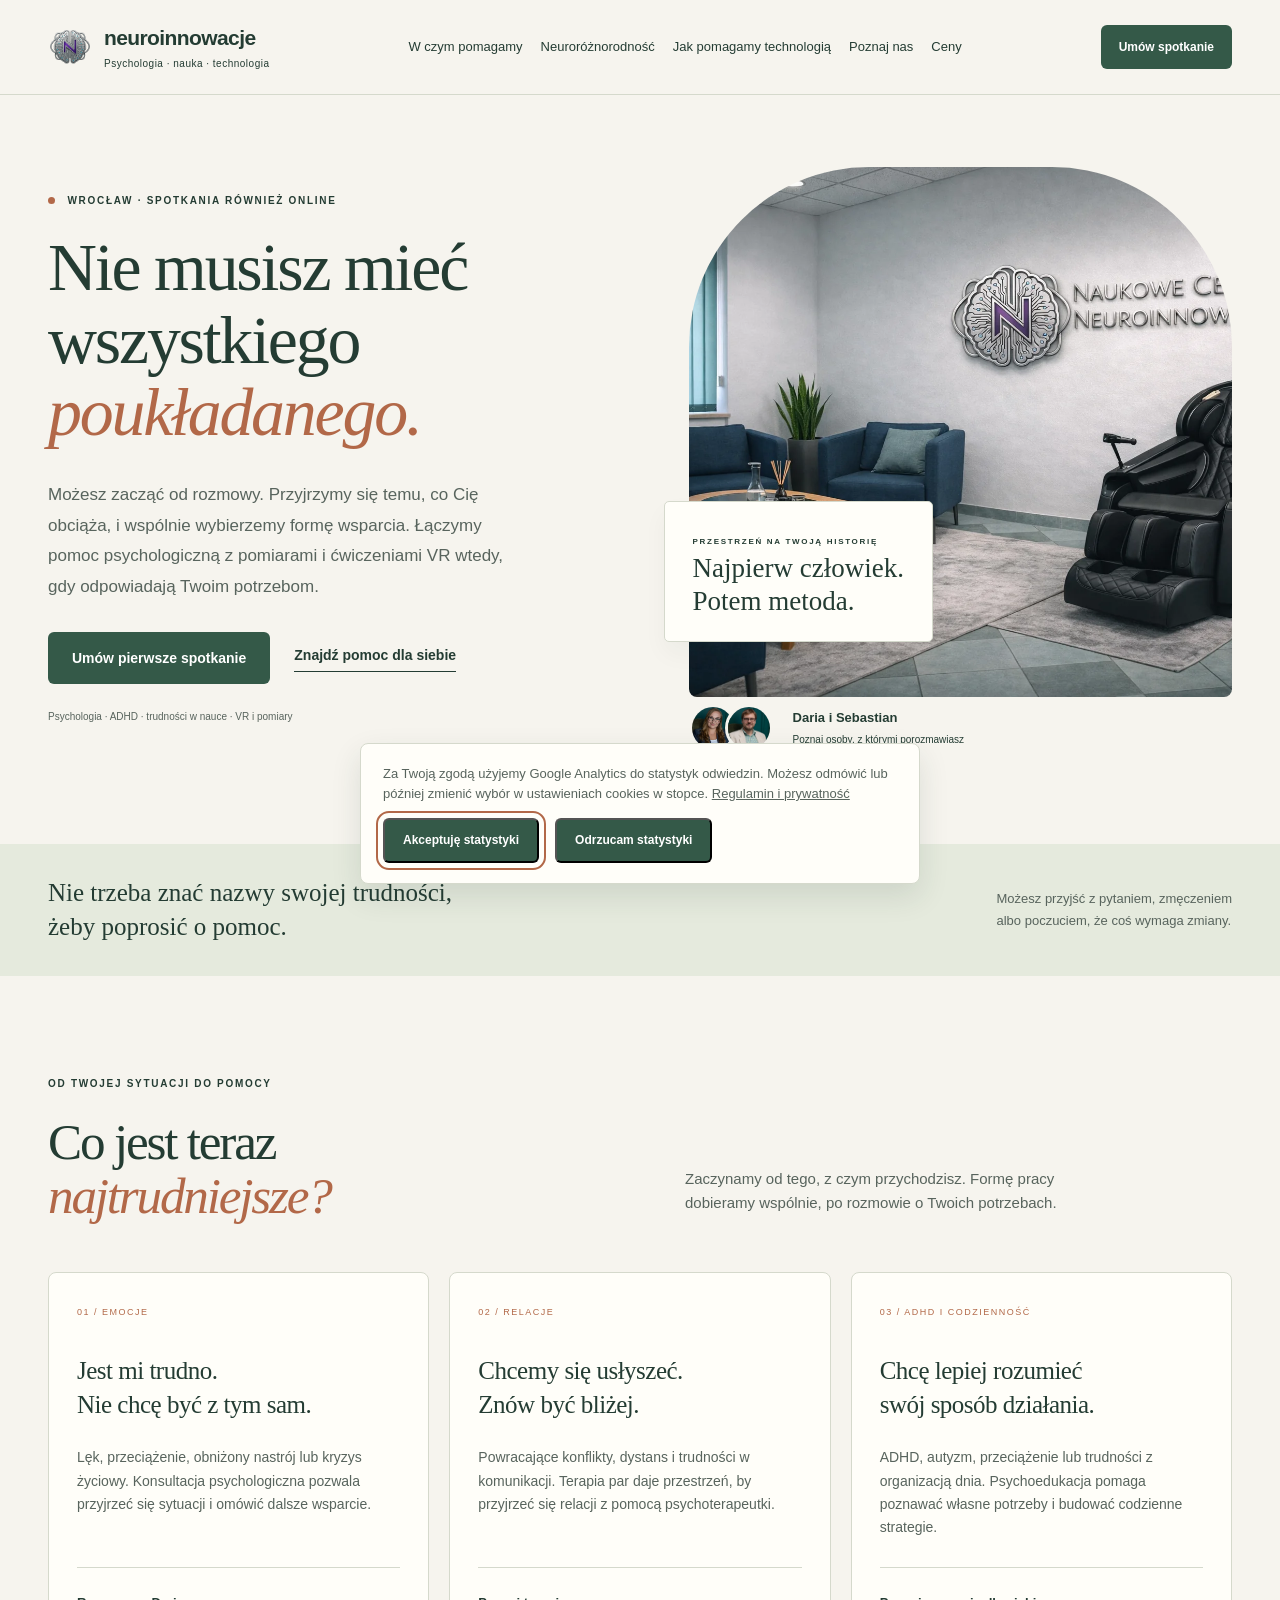
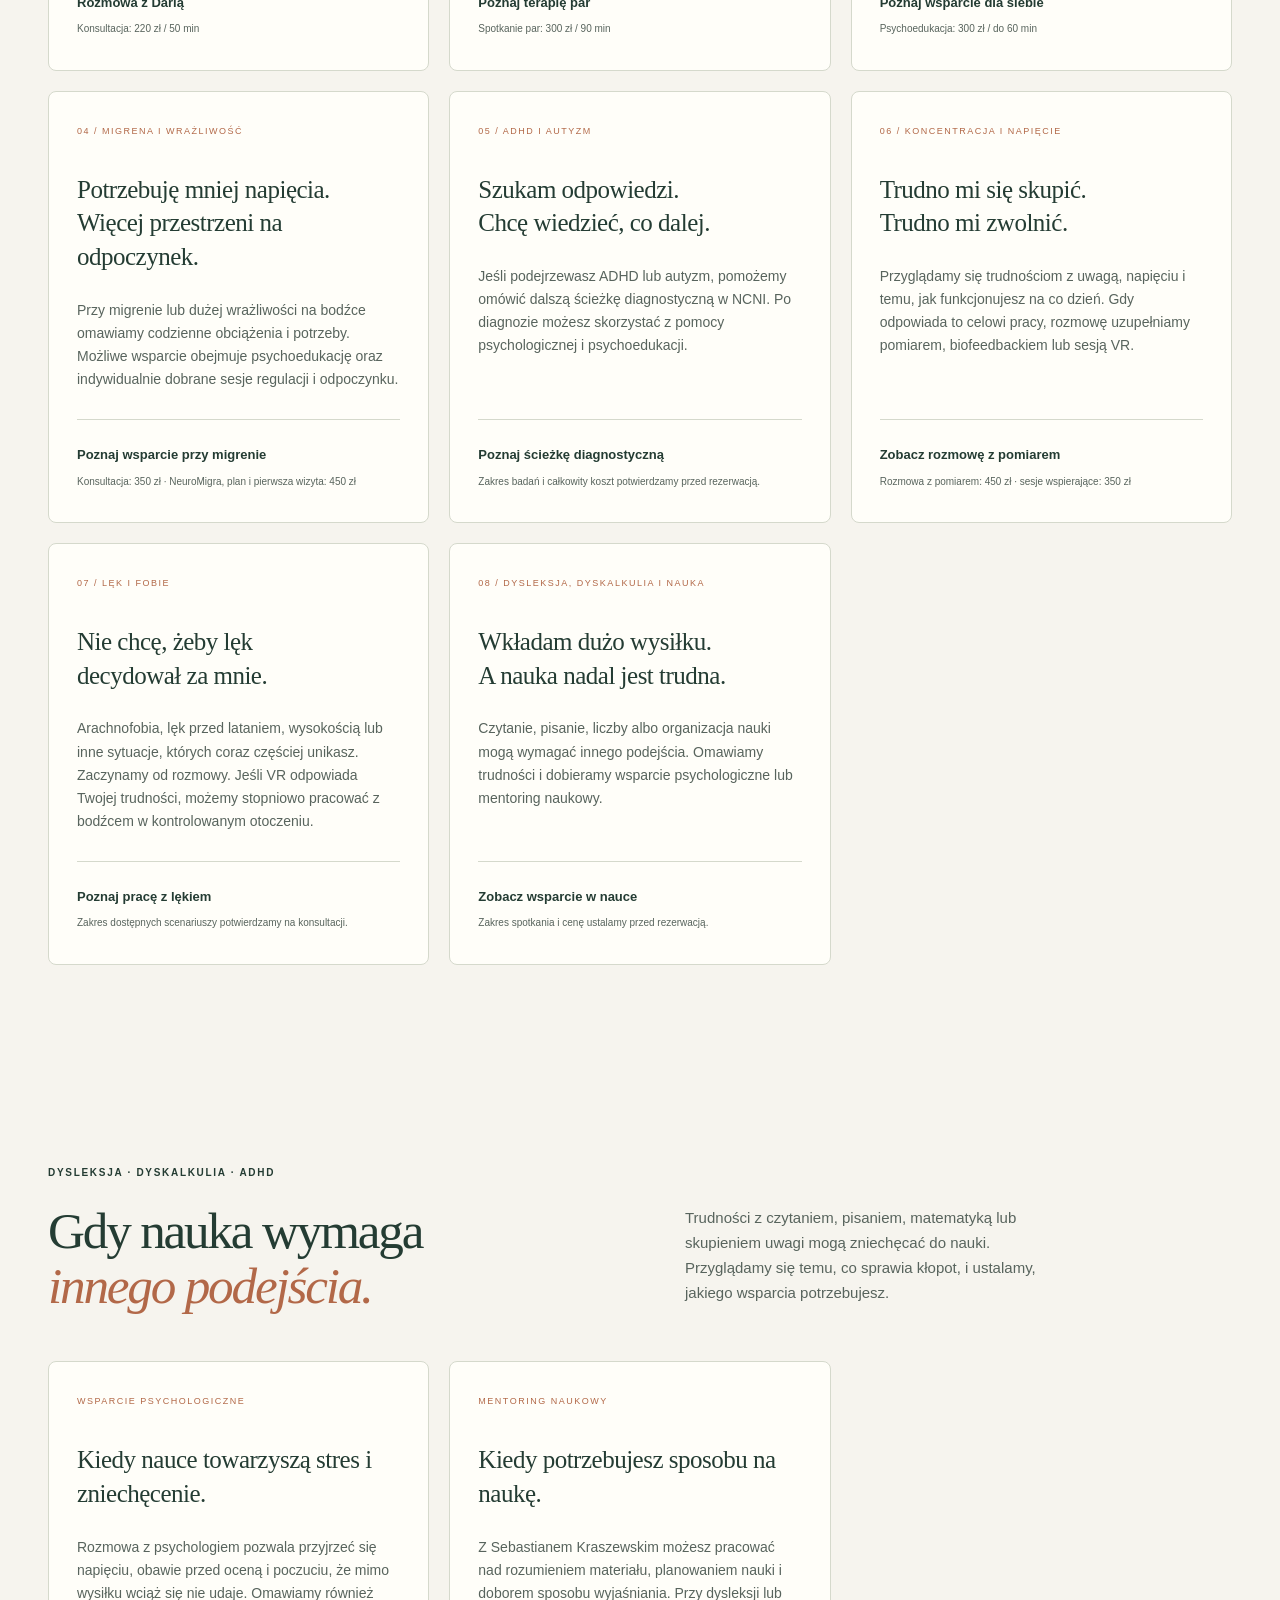
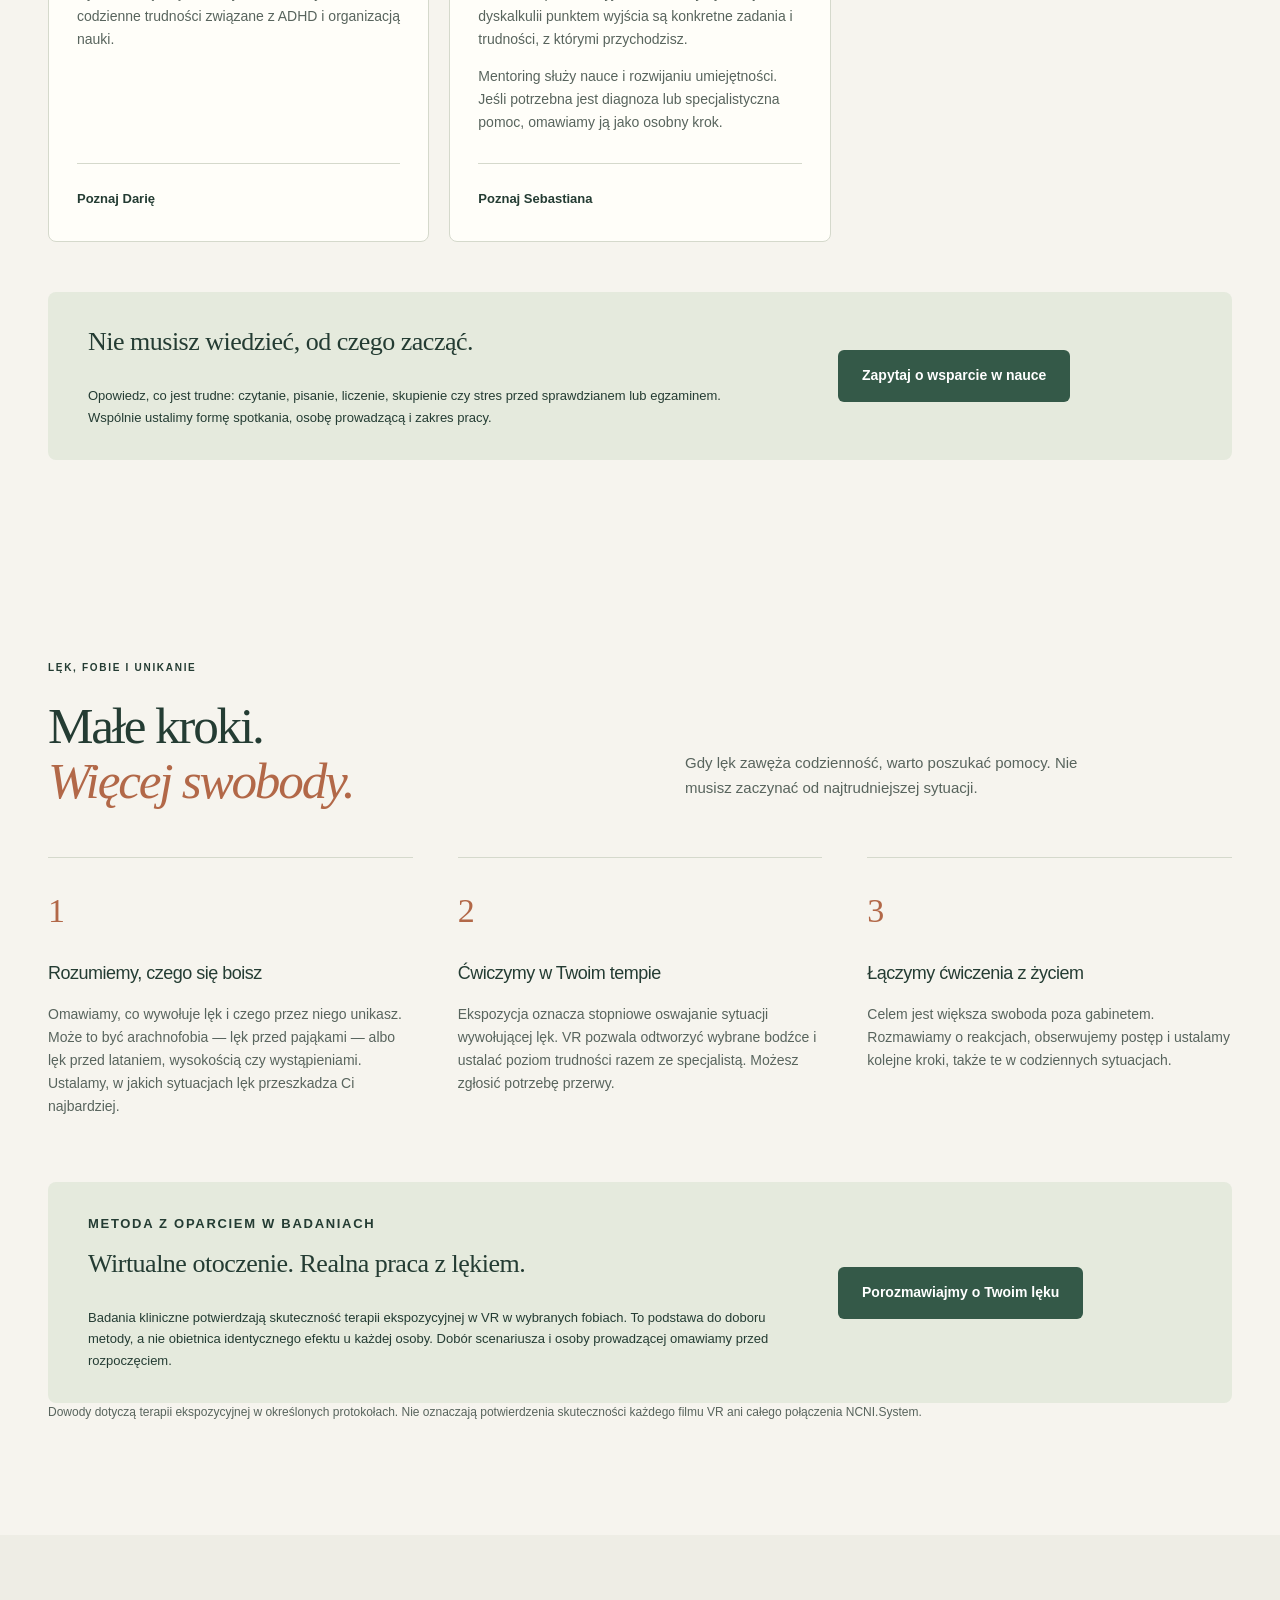
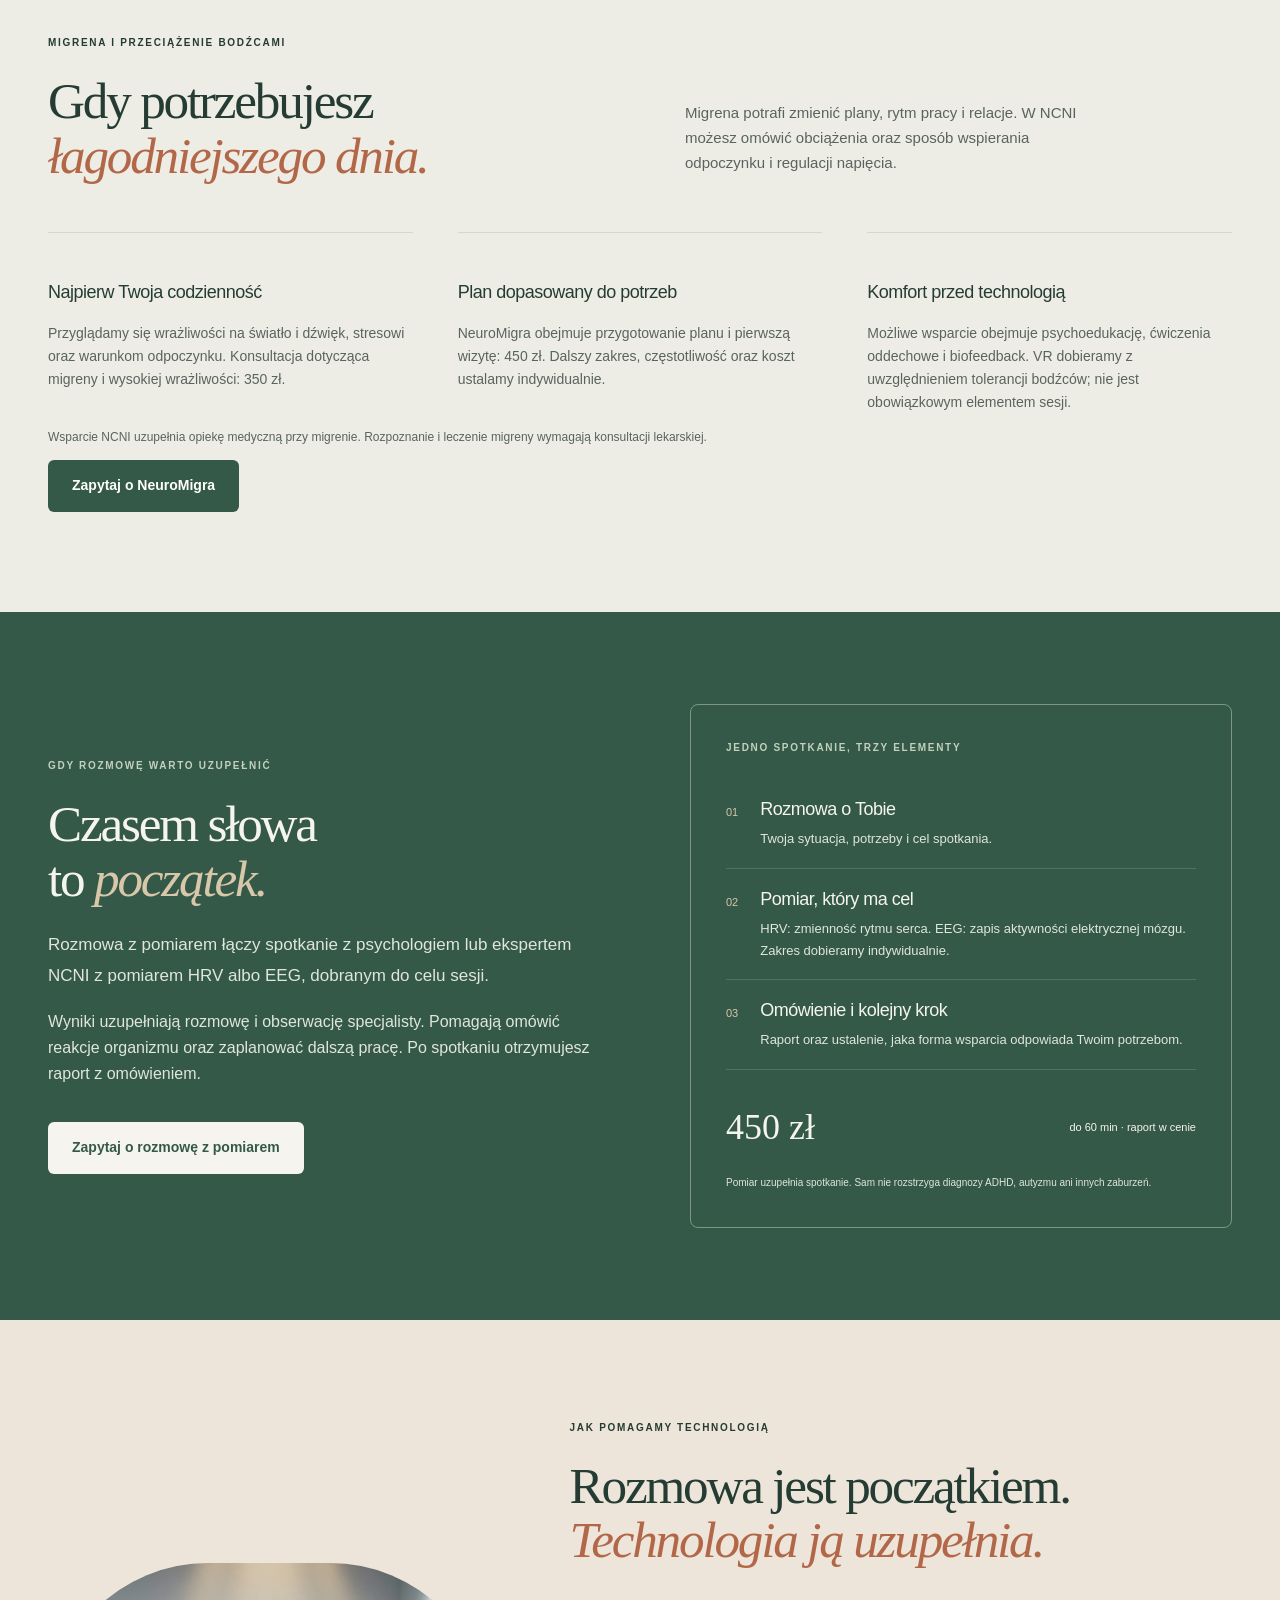
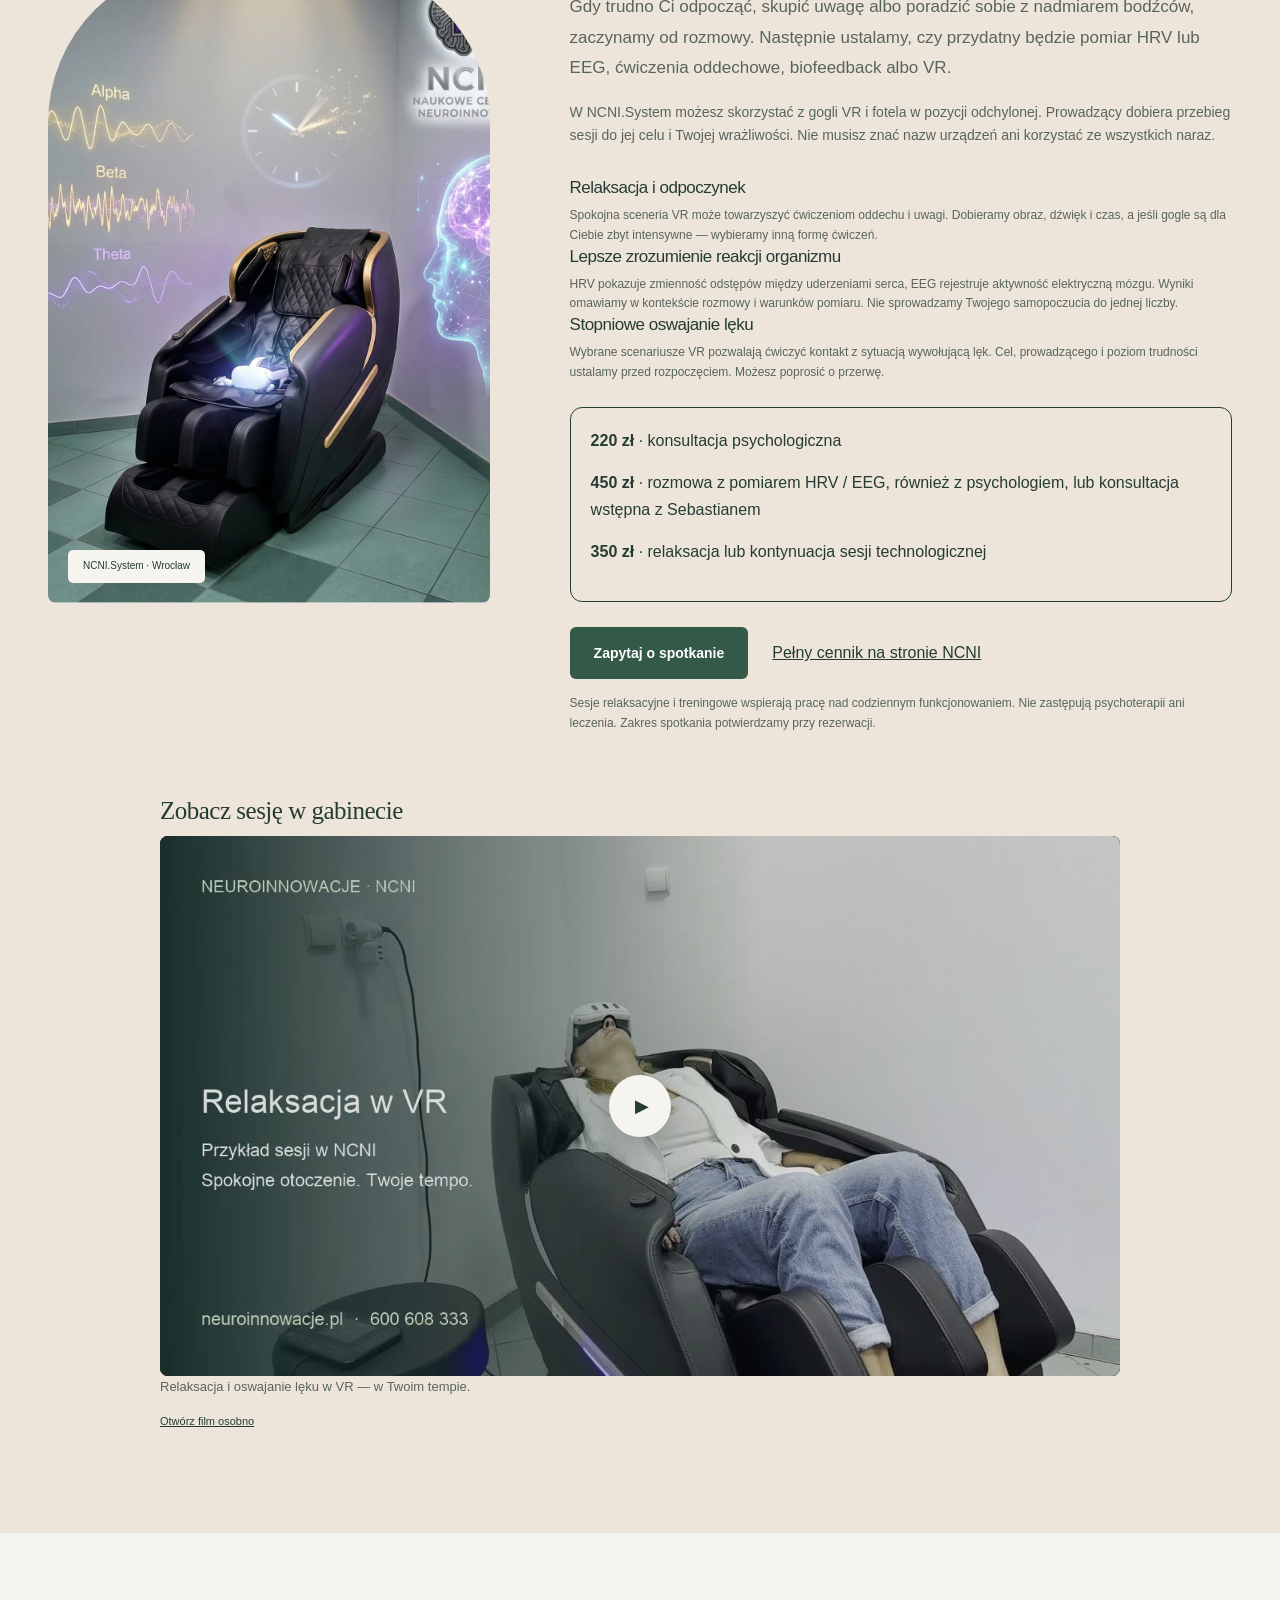
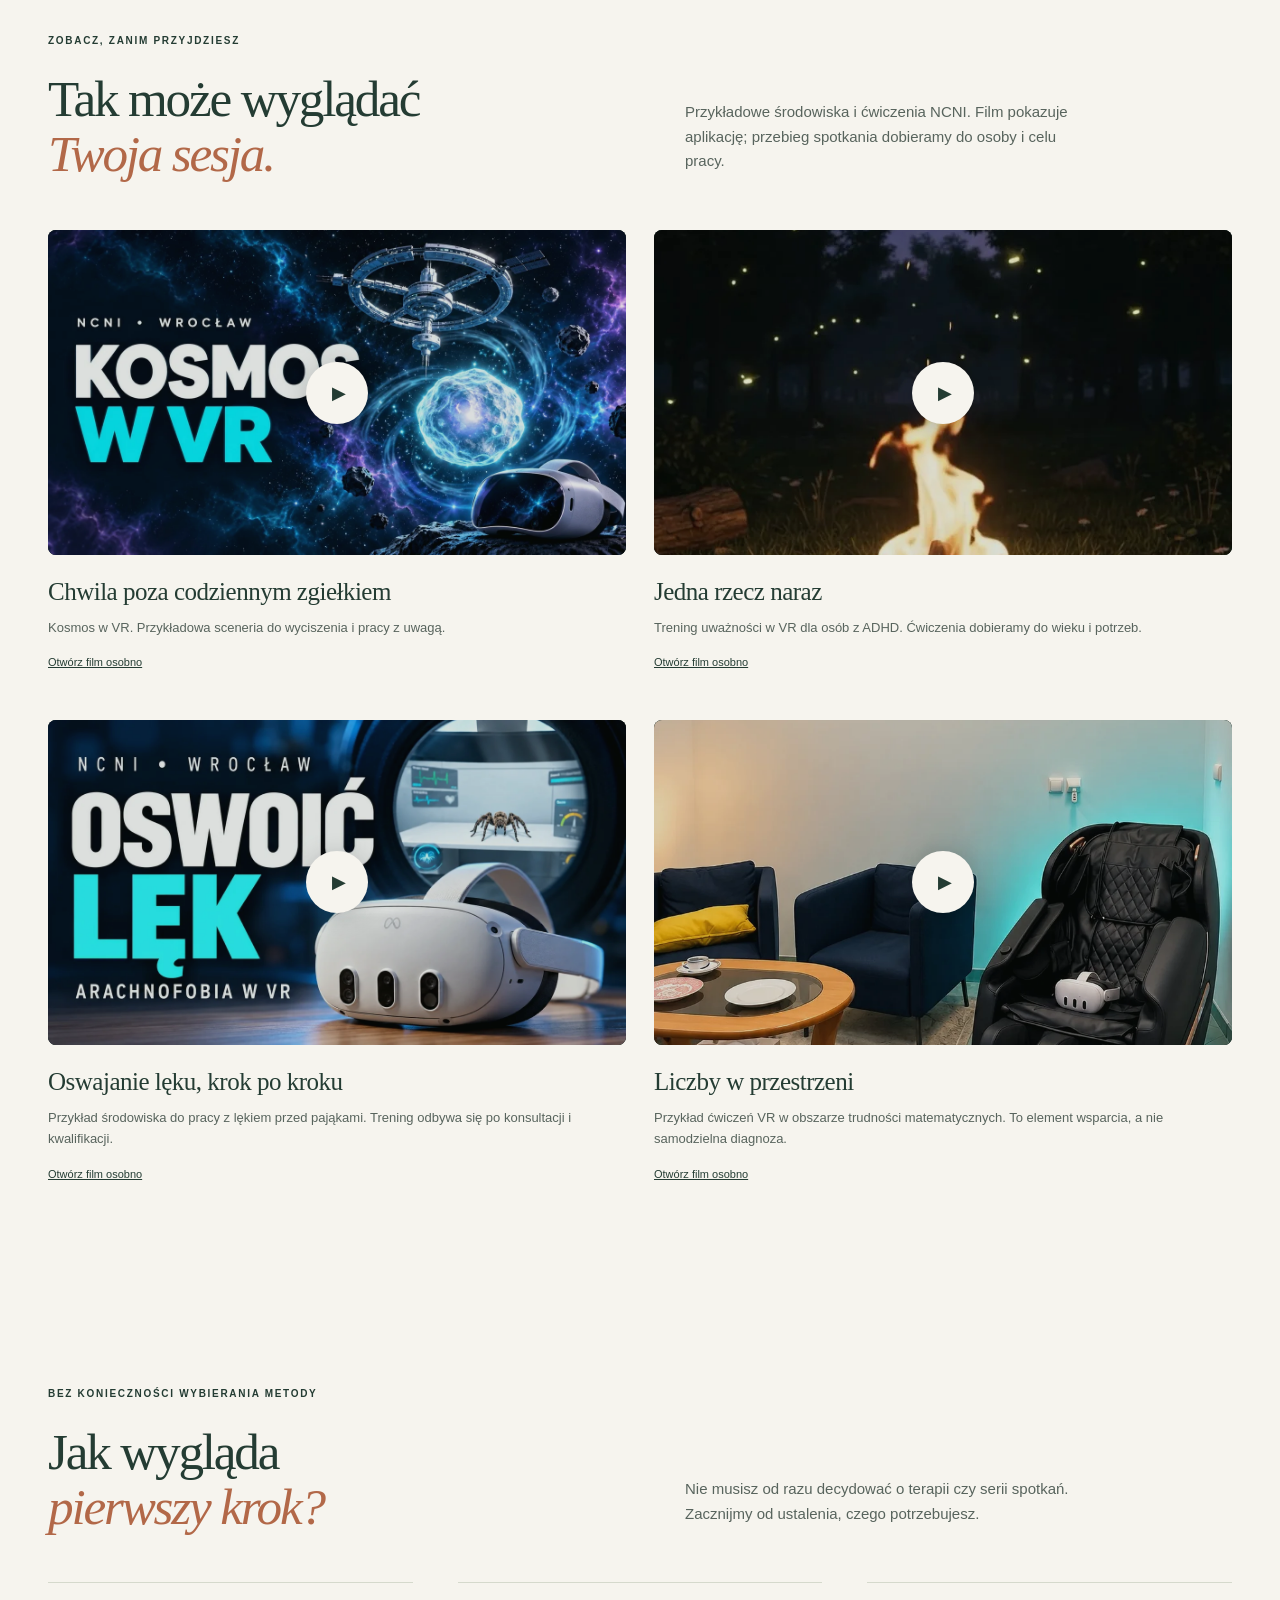
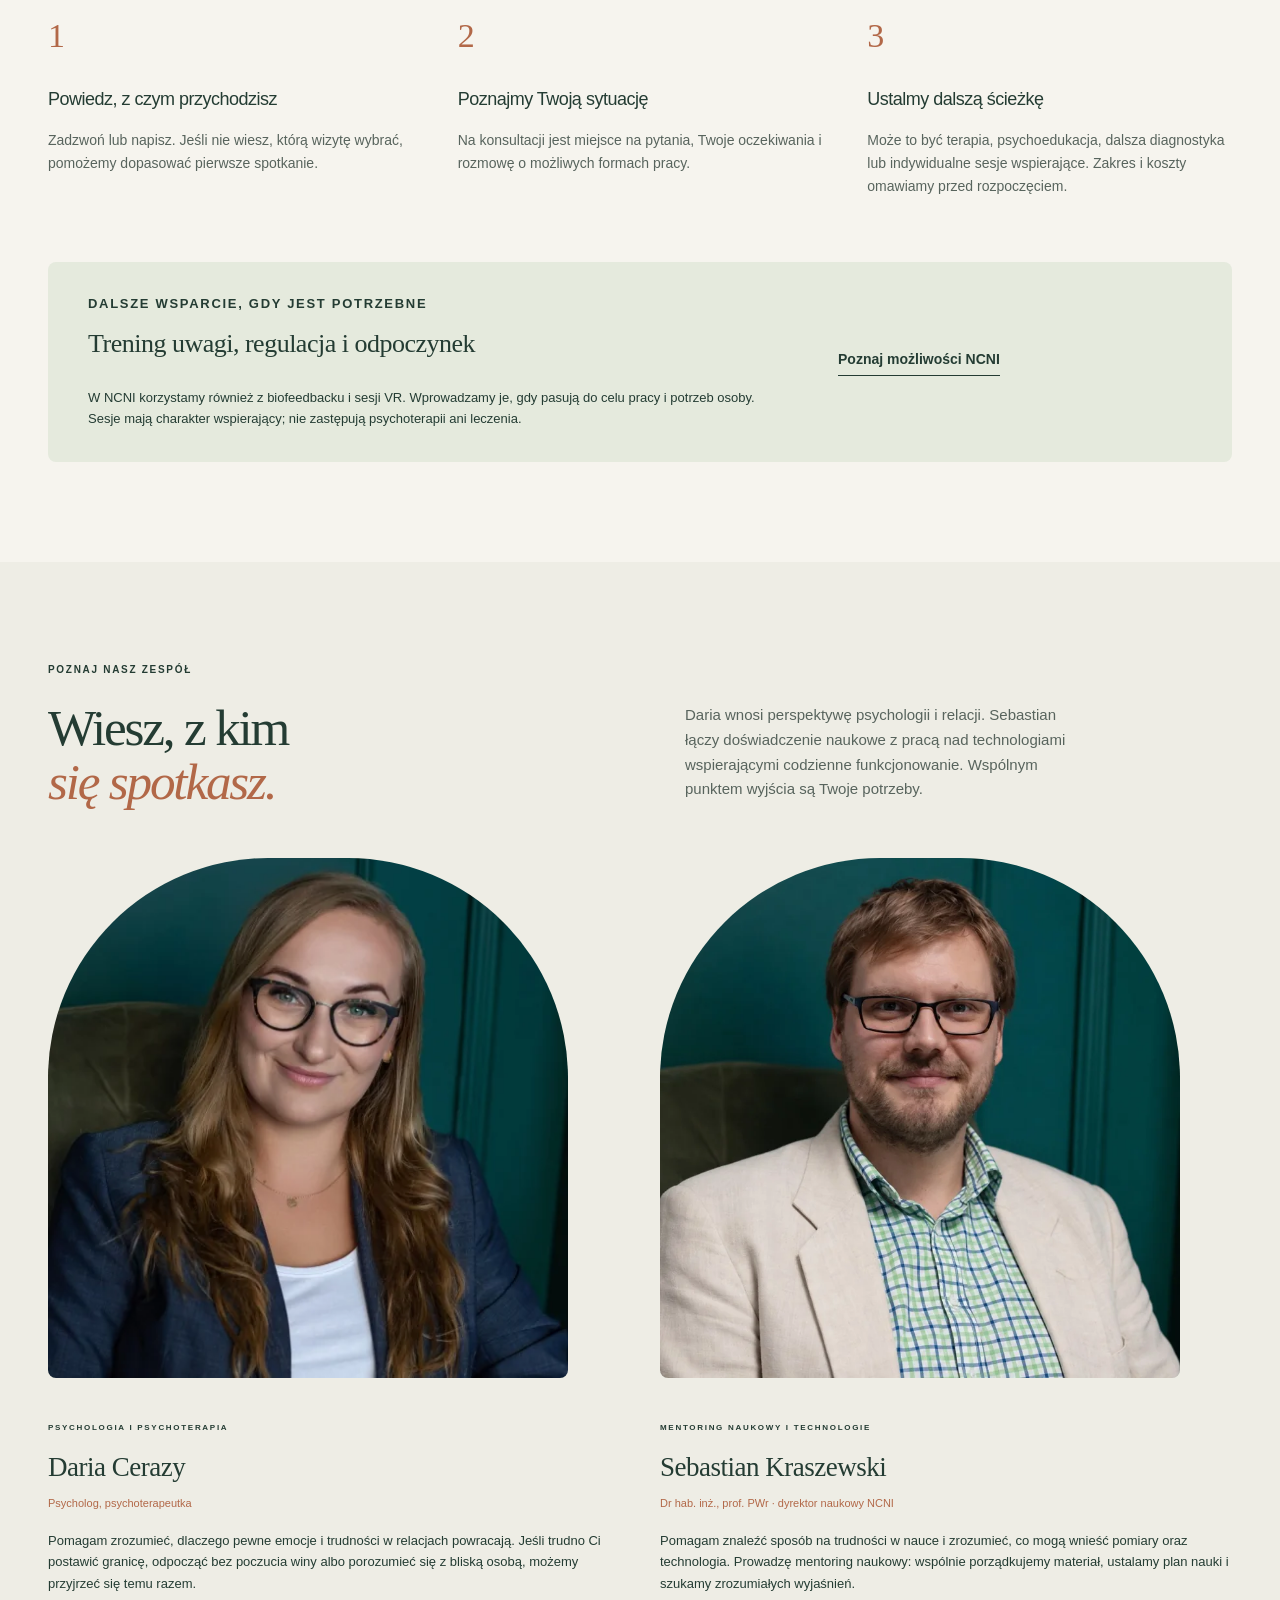
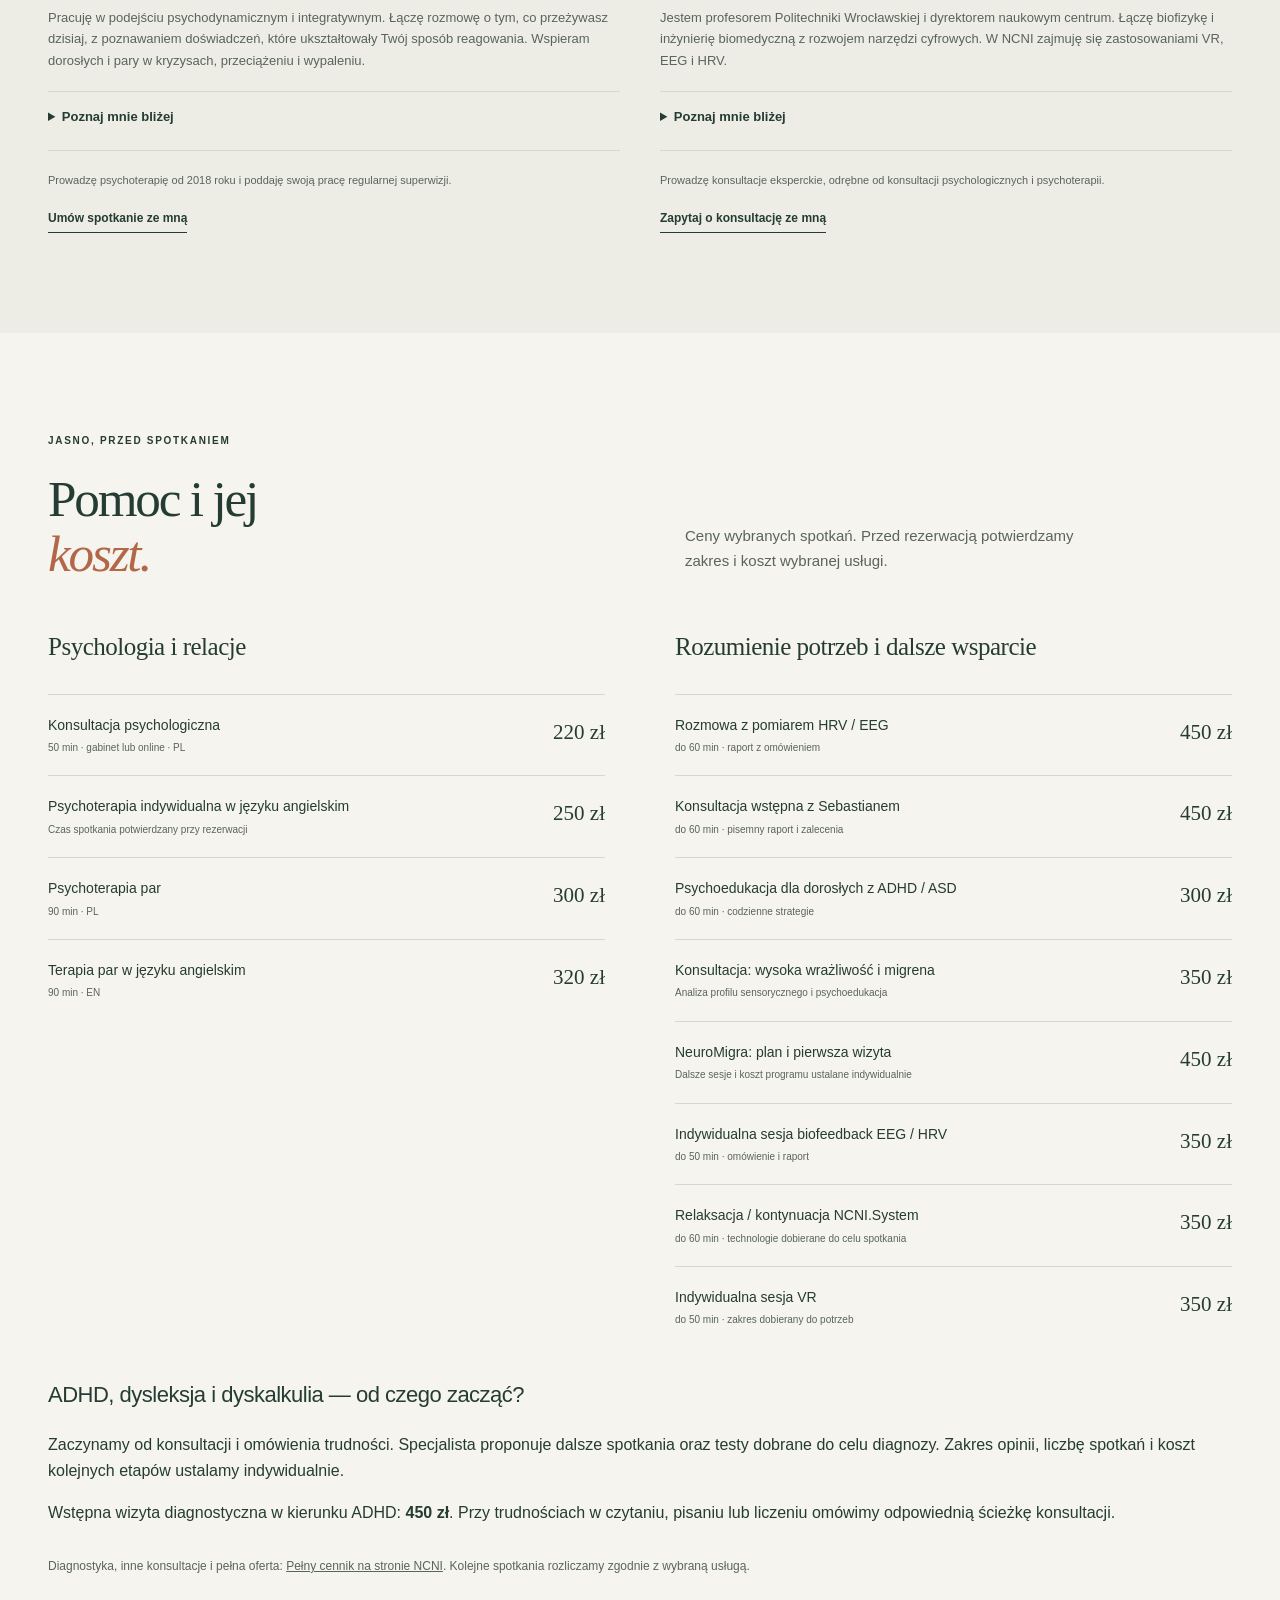
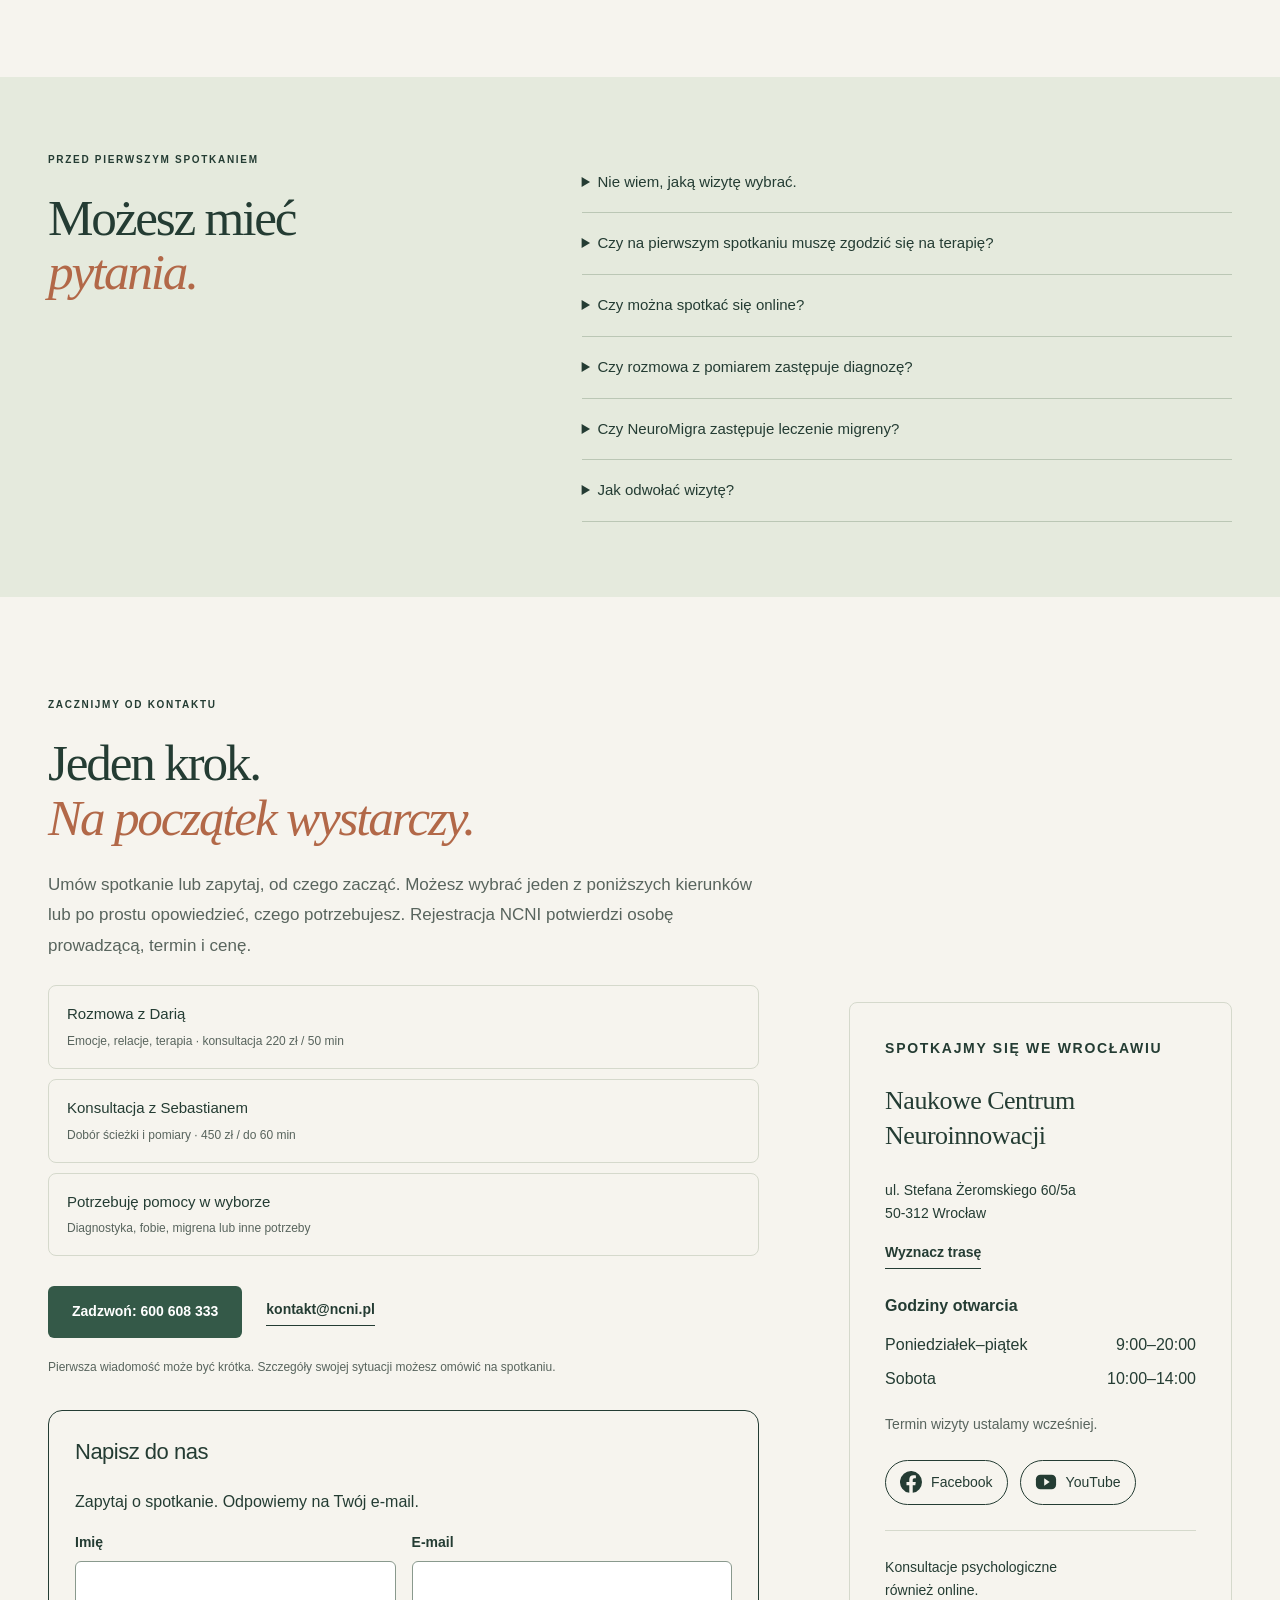
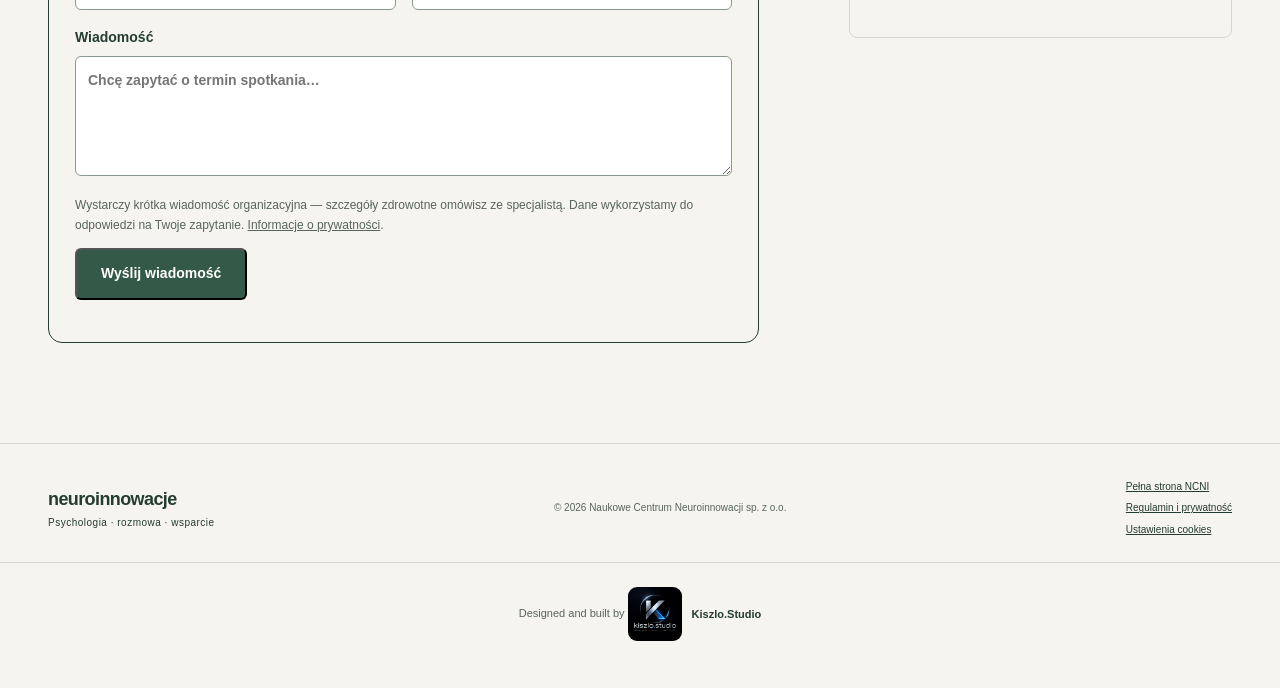
==== commit e79a310c: "Add social links, opening hours, studio logo and OVH contact form" ====
--- a/index.html
+++ b/index.html
@@ -33,6 +33,8 @@
 <meta name="twitter:image" content="https://neuroinnowacje.pl/assets/og-neuroinnowacje.jpg">
 <script type="application/ld+json">{"@context": "https://schema.org", "@graph": [{"@type": ["Organization", "LocalBusiness"], "@id": "https://ncni.pl/#organization", "name": "Naukowe Centrum Neuroinnowacji sp. z o.o.", "alternateName": ["NCNI", "Neuroinnowacje"], "url": "https://ncni.pl/", "telephone": "+48600608333", "email": "kontakt@ncni.pl", "priceRange": "220–450 zł", "currenciesAccepted": "PLN", "knowsLanguage": ["pl", "en", "fr"], "areaServed": {"@type": "City", "name": "Wrocław"}, "hasMap": "https://www.google.com/maps/search/?api=1&query=Stefana+Zeromskiego+60+Wroclaw", "sameAs": ["https://www.facebook.com/profile.php?id=61579420537737", "https://www.instagram.com/ncni_pl/", "https://www.linkedin.com/company/ncni", "https://youtube.com/@neuroinnowacje"], "openingHoursSpecification": [{"@type": "OpeningHoursSpecification", "dayOfWeek": ["Monday", "Tuesday", "Wednesday", "Thursday", "Friday"], "opens": "09:00", "closes": "20:00"}, {"@type": "OpeningHoursSpecification", "dayOfWeek": "Saturday", "opens": "10:00", "closes": "14:00"}], "address": {"@type": "PostalAddress", "streetAddress": "ul. Stefana Żeromskiego 60/5a", "postalCode": "50-312", "addressLocality": "Wrocław", "addressRegion": "dolnośląskie", "addressCountry": "PL"}, "logo": "https://neuroinnowacje.pl/assets/apple-touch-icon.png", "image": "https://neuroinnowacje.pl/assets/og-neuroinnowacje.jpg"}, {"@type": "Brand", "name": "Neuroinnowacje", "description": "Pomoc psychologiczna i technologia we Wrocławiu: empatia, zrozumienie i uważna praca z człowiekiem."}, {"@type": "Person", "@id": "https://ncni.pl/psycholog.html#daria-cerazy", "name": "Daria Cerazy", "jobTitle": "Psycholog, psychoterapeutka", "knowsLanguage": ["pl", "en"], "sameAs": ["https://dariacerazy.pl/o-mnie/"]}, {"@type": "Person", "@id": "https://ncni.pl/kraszewski.html#sebastian-kraszewski", "name": "Sebastian Kraszewski", "jobTitle": "Dyrektor naukowy NCNI, profesor Politechniki Wrocławskiej", "knowsLanguage": ["pl", "en", "fr"], "sameAs": ["https://ncni.pl/kraszewski.html"]}, {"@type": "FAQPage", "mainEntity": [{"@type": "Question", "name": "Nie wiem, jaką wizytę wybrać.", "acceptedAnswer": {"@type": "Answer", "text": "Napisz lub zadzwoń i krótko opowiedz, czego szukasz. Nie musisz samodzielnie wybierać metody. Przy trudnościach emocjonalnych możesz zacząć od konsultacji psychologicznej. Jeśli interesuje Cię pomiar lub dobór dalszej ścieżki w NCNI, omówimy odpowiedni wariant spotkania."}}, {"@type": "Question", "name": "Czy na pierwszym spotkaniu muszę zgodzić się na terapię?", "acceptedAnswer": {"@type": "Answer", "text": "Nie. Konsultacja jest okazją do poznania sytuacji i omówienia możliwości. Decyzję o dalszych spotkaniach podejmujesz po rozmowie o celu, formie i kosztach pracy."}}, {"@type": "Question", "name": "Czy można spotkać się online?", "acceptedAnswer": {"@type": "Answer", "text": "Konsultacje psychologiczne są dostępne w gabinecie i online, w tej samej cenie. Dostępność pozostałych form spotkań potwierdzamy przy rezerwacji. Sesje z pomiarem i technologiami wymagają obecności w gabinecie."}}, {"@type": "Question", "name": "Czy rozmowa z pomiarem zastępuje diagnozę?", "acceptedAnswer": {"@type": "Answer", "text": "Nie. HRV lub EEG uzupełniają rozmowę i obserwację. Jeśli potrzebna jest diagnostyka psychologiczna lub konsultacja medyczna, ustalamy ją jako osobny etap."}}, {"@type": "Question", "name": "Czy NeuroMigra zastępuje leczenie migreny?", "acceptedAnswer": {"@type": "Answer", "text": "Nie. Program ma charakter wspierający: obejmuje dobór form regulacji i odpoczynku oraz pracę z codziennymi obciążeniami. Nie zastępuje konsultacji lekarskiej, diagnostyki ani leczenia migreny. Dalszy zakres i koszty ustalamy indywidualnie."}}, {"@type": "Question", "name": "Jak odwołać wizytę?", "acceptedAnswer": {"@type": "Answer", "text": "Zgodnie z cennikiem NCNI odwołanie jest bezpłatne do 24 godzin przed spotkaniem. Późniejsze odwołanie wiąże się z opłatą równą cenie wizyty. Szczegóły potwierdzamy przy rezerwacji."}}]}, {"@type": "Service", "name": "Konsultacja psychologiczna", "provider": {"@id": "https://ncni.pl/#organization"}, "areaServed": {"@type": "City", "name": "Wrocław"}, "offers": {"@type": "Offer", "price": "220", "priceCurrency": "PLN"}}, {"@type": "Service", "name": "Psychoterapia indywidualna w języku angielskim", "provider": {"@id": "https://ncni.pl/#organization"}, "areaServed": {"@type": "City", "name": "Wrocław"}, "offers": {"@type": "Offer", "price": "250", "priceCurrency": "PLN"}}, {"@type": "Service", "name": "Psychoterapia par w języku polskim", "provider": {"@id": "https://ncni.pl/#organization"}, "areaServed": {"@type": "City", "name": "Wrocław"}, "offers": {"@type": "Offer", "price": "300", "priceCurrency": "PLN"}}, {"@type": "Service", "name": "Terapia par w języku angielskim", "provider": {"@id": "https://ncni.pl/#organization"}, "areaServed": {"@type": "City", "name": "Wrocław"}, "offers": {"@type": "Offer", "price": "320", "priceCurrency": "PLN"}}, {"@type": "Service", "name": "Rozmowa z pomiarem HRV / EEG", "provider": {"@id": "https://ncni.pl/#organization"}, "areaServed": {"@type": "City", "name": "Wrocław"}, "offers": {"@type": "Offer", "price": "450", "priceCurrency": "PLN"}}, {"@type": "Service", "name": "Konsultacja wstępna z Sebastianem Kraszewskim", "provider": {"@id": "https://ncni.pl/#organization"}, "areaServed": {"@type": "City", "name": "Wrocław"}, "offers": {"@type": "Offer", "price": "450", "priceCurrency": "PLN"}}, {"@type": "Service", "name": "Psychoedukacja dla dorosłych z ADHD / ASD", "provider": {"@id": "https://ncni.pl/#organization"}, "areaServed": {"@type": "City", "name": "Wrocław"}, "offers": {"@type": "Offer", "price": "300", "priceCurrency": "PLN"}}, {"@type": "Service", "name": "Konsultacja: wysoka wrażliwość i migrena", "provider": {"@id": "https://ncni.pl/#organization"}, "areaServed": {"@type": "City", "name": "Wrocław"}, "offers": {"@type": "Offer", "price": "350", "priceCurrency": "PLN"}}, {"@type": "Service", "name": "NeuroMigra: plan i pierwsza wizyta", "provider": {"@id": "https://ncni.pl/#organization"}, "areaServed": {"@type": "City", "name": "Wrocław"}, "offers": {"@type": "Offer", "price": "450", "priceCurrency": "PLN"}}, {"@type": "Service", "name": "Indywidualna sesja biofeedback EEG / HRV", "provider": {"@id": "https://ncni.pl/#organization"}, "areaServed": {"@type": "City", "name": "Wrocław"}, "offers": {"@type": "Offer", "price": "350", "priceCurrency": "PLN"}}, {"@type": "Service", "name": "Sesja NCNI.System", "provider": {"@id": "https://ncni.pl/#organization"}, "areaServed": {"@type": "City", "name": "Wrocław"}, "offers": {"@type": "Offer", "price": "350", "priceCurrency": "PLN"}}, {"@type": "Service", "name": "Indywidualna sesja VR", "provider": {"@id": "https://ncni.pl/#organization"}, "areaServed": {"@type": "City", "name": "Wrocław"}, "offers": {"@type": "Offer", "price": "350", "priceCurrency": "PLN"}}, {"@type": "WebPage", "@id": "https://neuroinnowacje.pl/#webpage", "url": "https://neuroinnowacje.pl/", "name": "Psychologia, VR i pomiary HRV / EEG Wrocław | Neuroinnowacje", "description": "Psycholog i mentoring naukowy we Wrocławiu. Wsparcie przy ADHD, dysleksji, dyskalkulii i fobiach, w tym lęku przed lataniem. Poznaj VR oraz pomiary HRV i EEG.", "inLanguage": "pl-PL", "publisher": {"@id": "https://ncni.pl/#organization"}}]}</script>
 <!-- SEARCH METADATA END -->
+<link rel="stylesheet" href="assets/contact.css">
+<script src="assets/contact.js" defer></script>
 </head>
 <body>
 <a class="skip" href="#main">Przejdź do treści</a>
@@ -58,8 +60,8 @@
 <section class="team-section" id="zespol"><div class="wrap section"><div class="section-heading"><div><p class="eyebrow">POZNAJ NASZ ZESPÓŁ</p><h2>Wiesz, z kim<br><em>się spotkasz.</em></h2></div><p>Daria wnosi perspektywę psychologii i relacji. Sebastian łączy doświadczenie naukowe z pracą nad technologiami wspierającymi codzienne funkcjonowanie. Wspólnym punktem wyjścia są Twoje potrzeby.</p></div><div class="team-grid"><article class="person" id="daria"><div class="portrait"><img src="assets/daria.webp" width="530" height="530" alt="Daria Cerazy" loading="lazy"></div><div class="person-copy"><p class="eyebrow">PSYCHOLOGIA I PSYCHOTERAPIA</p><h3>Daria Cerazy</h3><p class="role">Psycholog, psychoterapeutka</p><p class="person-story-lead">Pomagam zrozumieć, dlaczego pewne emocje i trudności w relacjach powracają. Jeśli trudno Ci postawić granicę, odpocząć bez poczucia winy albo porozumieć się z bliską osobą, możemy przyjrzeć się temu razem.</p><p>Pracuję w podejściu psychodynamicznym i integratywnym. Łączę rozmowę o tym, co przeżywasz dzisiaj, z poznawaniem doświadczeń, które ukształtowały Twój sposób reagowania. Wspieram dorosłych i pary w kryzysach, przeciążeniu i wypaleniu.</p><details class="person-story"><summary>Poznaj mnie bliżej</summary><p>Łączę pracę w gabinecie z edukacją akademicką. Wykładam na Uniwersytecie WSB Merito i jestem menedżerką kierunku Psychologia i Informatyka. Interesuje mnie, jak technologia może wspierać zdrowie psychiczne z uważnością na relację i bezpieczeństwo.</p><p>W NCNI prowadzę spotkania po polsku i angielsku, indywidualnie oraz z parami. Na pierwszej konsultacji omówimy Twoją sytuację i możliwe kierunki dalszej pracy.</p><a class="text-link" href="https://dariacerazy.pl/o-mnie/">Więcej o mnie </a></details><p class="fine">Prowadzę psychoterapię od 2018 roku i poddaję swoją pracę regularnej superwizji.</p><a class="text-link" href="#kontakt">Umów spotkanie ze mną </a></div></article><article class="person" id="sebastian"><div class="portrait"><img src="assets/sk-green.webp" width="800" height="800" alt="Sebastian Kraszewski" loading="lazy"></div><div class="person-copy"><p class="eyebrow">MENTORING NAUKOWY I TECHNOLOGIE</p><h3>Sebastian Kraszewski</h3><p class="role">Dr hab. inż., prof. PWr · dyrektor naukowy NCNI</p><p class="person-story-lead">Pomagam znaleźć sposób na trudności w nauce i zrozumieć, co mogą wnieść pomiary oraz technologia. Prowadzę mentoring naukowy: wspólnie porządkujemy materiał, ustalamy plan nauki i szukamy zrozumiałych wyjaśnień.</p><p>Jestem profesorem Politechniki Wrocławskiej i dyrektorem naukowym centrum. Łączę biofizykę i inżynierię biomedyczną z rozwojem narzędzi cyfrowych. W NCNI zajmuję się zastosowaniami VR, EEG i HRV.</p><details class="person-story"><summary>Poznaj mnie bliżej</summary><p>Moja praca naukowa obejmuje badania nad błonami biologicznymi, modelowanie molekularne i zastosowania sztucznej inteligencji w medycynie. To zaplecze mojej pracy nad technologiami wspierającymi człowieka.</p><p>W centrum prowadzę konsultacje eksperckie, analizuję pomiary i dobieram scenariusze VR. Uwzględniam różnice w sposobie funkcjonowania i wrażliwości na bodźce, także u osób z ADHD i w spektrum autyzmu.</p><p>Podczas spotkania omówimy zakres pracy i dalsze kroki. Zależy mi, żeby zastosowanie każdego narzędzia miało jasno określony cel.</p><a class="text-link" href="https://ncni.pl/kraszewski.html">Poznaj mój dorobek i biografię </a></details><p class="fine">Prowadzę konsultacje eksperckie, odrębne od konsultacji psychologicznych i psychoterapii.</p><a class="text-link" href="#kontakt">Zapytaj o konsultację ze mną </a></div></article></div></div></section>
 <section class="section wrap" id="ceny"><div class="section-heading"><div><p class="eyebrow">JASNO, PRZED SPOTKANIEM</p><h2>Pomoc i jej<br><em>koszt.</em></h2></div><p>Ceny wybranych spotkań. Przed rezerwacją potwierdzamy zakres i koszt wybranej usługi.</p></div><div class="pricing"><div><h3>Psychologia i relacje</h3><dl><div><dt>Konsultacja psychologiczna <small>50 min · gabinet lub online · PL</small></dt><dd>220 zł</dd></div><div><dt>Psychoterapia indywidualna w języku angielskim<small>Czas spotkania potwierdzany przy rezerwacji</small></dt><dd>250 zł</dd></div><div><dt>Psychoterapia par<small>90 min · PL</small></dt><dd>300 zł</dd></div><div><dt>Terapia par w języku angielskim<small>90 min · EN</small></dt><dd>320 zł</dd></div></dl></div><div><h3>Rozumienie potrzeb i dalsze wsparcie</h3><dl><div><dt>Rozmowa z pomiarem HRV / EEG<small>do 60 min · raport z omówieniem</small></dt><dd>450 zł</dd></div><div><dt>Konsultacja wstępna z Sebastianem<small>do 60 min · pisemny raport i zalecenia</small></dt><dd>450 zł</dd></div><div><dt>Psychoedukacja dla dorosłych z ADHD / ASD<small>do 60 min · codzienne strategie</small></dt><dd>300 zł</dd></div><div><dt>Konsultacja: wysoka wrażliwość i migrena<small>Analiza profilu sensorycznego i psychoedukacja</small></dt><dd>350 zł</dd></div><div><dt>NeuroMigra: plan i pierwsza wizyta<small>Dalsze sesje i koszt programu ustalane indywidualnie</small></dt><dd>450 zł</dd></div><div><dt>Indywidualna sesja biofeedback EEG / HRV<small>do 50 min · omówienie i raport</small></dt><dd>350 zł</dd></div><div><dt>Relaksacja / kontynuacja NCNI.System<small>do 60 min · technologie dobierane do celu spotkania</small></dt><dd>350 zł</dd></div><div><dt>Indywidualna sesja VR<small>do 50 min · zakres dobierany do potrzeb</small></dt><dd>350 zł</dd></div></dl></div></div><div class="diagnosis-note" style="margin-top:32px"><h3>ADHD, dysleksja i dyskalkulia — od czego zacząć?</h3><p>Zaczynamy od konsultacji i omówienia trudności. Specjalista proponuje dalsze spotkania oraz testy dobrane do celu diagnozy. Zakres opinii, liczbę spotkań i koszt kolejnych etapów ustalamy indywidualnie.</p><p>Wstępna wizyta diagnostyczna w kierunku ADHD: <strong>450 zł</strong>. Przy trudnościach w czytaniu, pisaniu lub liczeniu omówimy odpowiednią ścieżkę konsultacji.</p></div><p class="pricing-footer">Diagnostyka, inne konsultacje i pełna oferta: <a href="https://ncni.pl/cennik.html">Pełny cennik na stronie NCNI</a>. Kolejne spotkania rozliczamy zgodnie z wybraną usługą.</p></section>
 <section class="faq-section"><div class="wrap faq-grid"><div><p class="eyebrow">PRZED PIERWSZYM SPOTKANIEM</p><h2>Możesz mieć<br><em>pytania.</em></h2></div><div><details><summary>Nie wiem, jaką wizytę wybrać.</summary><p>Napisz lub zadzwoń i krótko opowiedz, czego szukasz. Nie musisz samodzielnie wybierać metody. Przy trudnościach emocjonalnych możesz zacząć od konsultacji psychologicznej. Jeśli interesuje Cię pomiar lub dobór dalszej ścieżki w NCNI, omówimy odpowiedni wariant spotkania.</p></details><details><summary>Czy na pierwszym spotkaniu muszę zgodzić się na terapię?</summary><p>Nie. Konsultacja jest okazją do poznania sytuacji i omówienia możliwości. Decyzję o dalszych spotkaniach podejmujesz po rozmowie o celu, formie i kosztach pracy.</p></details><details><summary>Czy można spotkać się online?</summary><p>Konsultacje psychologiczne są dostępne w gabinecie i online, w tej samej cenie. Dostępność pozostałych form spotkań potwierdzamy przy rezerwacji. Sesje z pomiarem i technologiami wymagają obecności w gabinecie.</p></details><details><summary>Czy rozmowa z pomiarem zastępuje diagnozę?</summary><p>Nie. HRV lub EEG uzupełniają rozmowę i obserwację. Jeśli potrzebna jest diagnostyka psychologiczna lub konsultacja medyczna, ustalamy ją jako osobny etap.</p></details><details><summary>Czy NeuroMigra zastępuje leczenie migreny?</summary><p>Nie. Program ma charakter wspierający: obejmuje dobór form regulacji i odpoczynku oraz pracę z codziennymi obciążeniami. Nie zastępuje konsultacji lekarskiej, diagnostyki ani leczenia migreny. Dalszy zakres i koszty ustalamy indywidualnie.</p></details><details><summary>Jak odwołać wizytę?</summary><p>Zgodnie z cennikiem NCNI odwołanie jest bezpłatne do 24 godzin przed spotkaniem. Późniejsze odwołanie wiąże się z opłatą równą cenie wizyty. Szczegóły potwierdzamy przy rezerwacji.</p></details></div></div></section>
-<section class="contact section wrap" id="kontakt"><div><p class="eyebrow">ZACZNIJMY OD KONTAKTU</p><h2>Jeden krok.<br><em>Na początek wystarczy.</em></h2><p class="lead">Umów spotkanie lub zapytaj, od czego zacząć. Możesz wybrać jeden z poniższych kierunków lub po prostu opowiedzieć, czego potrzebujesz. Rejestracja NCNI potwierdzi osobę prowadzącą, termin i cenę.</p><div class="visit-options"><a href="mailto:kontakt@ncni.pl?subject=Konsultacja%20z%20Dari%C4%85">Rozmowa z Darią<span>Emocje, relacje, terapia · konsultacja 220 zł / 50 min </span></a><a href="mailto:kontakt@ncni.pl?subject=Konsultacja%20ekspercka%20z%20Sebastianem">Konsultacja z Sebastianem<span>Dobór ścieżki i pomiary · 450 zł / do 60 min </span></a><a href="mailto:kontakt@ncni.pl?subject=Pomoc%20w%20wyborze%20wizyty">Potrzebuję pomocy w wyborze<span>Diagnostyka, fobie, migrena lub inne potrzeby </span></a></div><div class="actions"><a class="button" href="tel:+48600608333">Zadzwoń: 600 608 333 </a><a class="text-link" href="mailto:kontakt@ncni.pl">kontakt@ncni.pl </a></div><p class="fine">Pierwsza wiadomość może być krótka. Szczegóły swojej sytuacji możesz omówić na spotkaniu.</p></div><aside class="address"><p class="eyebrow">SPOTKAJMY SIĘ WE WROCŁAWIU</p><h3>Naukowe Centrum<br>Neuroinnowacji</h3><p>ul. Stefana Żeromskiego 60/5a<br>50-312 Wrocław</p><a class="text-link" href="https://www.google.com/maps/search/?api=1&query=Stefana+Zeromskiego+60+Wroclaw" target="_blank" rel="noopener noreferrer">Wyznacz trasę </a><hr><p>Konsultacje psychologiczne<br>również online.</p></aside></section>
+<section class="contact section wrap" id="kontakt"><div><p class="eyebrow">ZACZNIJMY OD KONTAKTU</p><h2>Jeden krok.<br><em>Na początek wystarczy.</em></h2><p class="lead">Umów spotkanie lub zapytaj, od czego zacząć. Możesz wybrać jeden z poniższych kierunków lub po prostu opowiedzieć, czego potrzebujesz. Rejestracja NCNI potwierdzi osobę prowadzącą, termin i cenę.</p><div class="visit-options"><a href="mailto:kontakt@ncni.pl?subject=Konsultacja%20z%20Dari%C4%85">Rozmowa z Darią<span>Emocje, relacje, terapia · konsultacja 220 zł / 50 min </span></a><a href="mailto:kontakt@ncni.pl?subject=Konsultacja%20ekspercka%20z%20Sebastianem">Konsultacja z Sebastianem<span>Dobór ścieżki i pomiary · 450 zł / do 60 min </span></a><a href="mailto:kontakt@ncni.pl?subject=Pomoc%20w%20wyborze%20wizyty">Potrzebuję pomocy w wyborze<span>Diagnostyka, fobie, migrena lub inne potrzeby </span></a></div><div class="actions"><a class="button" href="tel:+48600608333">Zadzwoń: 600 608 333 </a><a class="text-link" href="mailto:kontakt@ncni.pl">kontakt@ncni.pl </a></div><p class="fine">Pierwsza wiadomość może być krótka. Szczegóły swojej sytuacji możesz omówić na spotkaniu.</p><form id="contact-form" class="contact-form" action="api/contact.php" method="post"><h3>Napisz do nas</h3><p>Zapytaj o spotkanie. Odpowiemy na Twój e-mail.</p><div class="contact-fields"><label>Imię<input name="name" autocomplete="given-name" required maxlength="80"></label><label>E-mail<input name="email" type="email" autocomplete="email" required maxlength="254"></label></div><label>Wiadomość<textarea name="message" required minlength="3" maxlength="2000" placeholder="Chcę zapytać o termin spotkania…"></textarea></label><div class="contact-trap" aria-hidden="true"><label>Pozostaw puste<input name="website" tabindex="-1" autocomplete="off"></label></div><p class="fine">Wystarczy krótka wiadomość organizacyjna — szczegóły zdrowotne omówisz ze specjalistą. Dane wykorzystamy do odpowiedzi na Twoje zapytanie. <a href="https://ncni.pl/regulamin.html">Informacje o prywatności</a>.</p><button class="button" type="submit">Wyślij wiadomość</button><p role="status" aria-live="polite"></p><noscript><p>Aby wysłać formularz, włącz JavaScript lub napisz na <a href="mailto:kontakt@ncni.pl">kontakt@ncni.pl</a>.</p></noscript></form></div><aside class="address"><p class="eyebrow">SPOTKAJMY SIĘ WE WROCŁAWIU</p><h3>Naukowe Centrum<br>Neuroinnowacji</h3><p>ul. Stefana Żeromskiego 60/5a<br>50-312 Wrocław</p><a class="text-link" href="https://www.google.com/maps/search/?api=1&query=Stefana+Zeromskiego+60+Wroclaw" target="_blank" rel="noopener noreferrer">Wyznacz trasę </a><div class="contact-hours"><h4>Godziny otwarcia</h4><dl><div><dt>Poniedziałek–piątek</dt><dd>9:00–20:00</dd></div><div><dt>Sobota</dt><dd>10:00–14:00</dd></div></dl><p class="fine">Termin wizyty ustalamy wcześniej.</p></div><div class="social-links" aria-label="NCNI w mediach społecznościowych"><a href="https://www.facebook.com/profile.php?id=61579420537737" target="_blank" rel="noopener noreferrer"><svg viewBox="0 0 24 24" aria-hidden="true" fill="currentColor"><path d="M24 12a12 12 0 1 0-13.875 11.855V15.47H7.078V12h3.047V9.356c0-3.007 1.792-4.669 4.533-4.669 1.313 0 2.686.235 2.686.235v2.953h-1.513c-1.49 0-1.956.925-1.956 1.874V12h3.328l-.532 3.469h-2.796v8.386A12.003 12.003 0 0 0 24 12z"/></svg>Facebook</a><a href="https://youtube.com/@neuroinnowacje" target="_blank" rel="noopener noreferrer"><svg viewBox="0 0 24 24" aria-hidden="true"><rect x="1" y="4" width="22" height="16" rx="5" fill="currentColor"/><path d="m10 8 6 4-6 4z" fill="#f6f4ee"/></svg>YouTube</a></div><hr><p>Konsultacje psychologiczne<br>również online.</p></aside></section>
 </main>
-<footer><div class="wrap footer-inner"><a class="brand" href="#start">neuroinnowacje<small>Psychologia · rozmowa · wsparcie</small></a><p>© 2026 Naukowe Centrum Neuroinnowacji sp. z o.o.</p><div><a href="https://ncni.pl/">Pełna strona NCNI </a><a href="https://ncni.pl/regulamin.html">Regulamin i prywatność</a><a href="#" data-consent-settings>Ustawienia cookies</a></div></div><div class="design-credit">Designed and built by <a href="https://kiszlo.studio/">Kiszlo.Studio </a></div></footer>
+<footer><div class="wrap footer-inner"><a class="brand" href="#start">neuroinnowacje<small>Psychologia · rozmowa · wsparcie</small></a><p>© 2026 Naukowe Centrum Neuroinnowacji sp. z o.o.</p><div><a href="https://ncni.pl/">Pełna strona NCNI </a><a href="https://ncni.pl/regulamin.html">Regulamin i prywatność</a><a href="#" data-consent-settings>Ustawienia cookies</a></div></div><div class="design-credit">Designed and built by <a href="https://kiszlo.studio/"><img src="assets/kiszlo-studio.png" width="54" height="54" alt="" loading="lazy"> Kiszlo.Studio</a></div></footer>
 <nav class="mobile-nav" aria-label="Nawigacja na telefonie"><a href="#pomoc">Pomoc</a><a href="neuroroznorodnosc.html">Neuroróżn.</a><a href="#zespol">Zespół</a><a href="#system">Technologie</a><a href="#kontakt">Umów </a></nav>
 </body></html>
--- a/assets/contact.css
+++ b/assets/contact.css
@@ -0,0 +1 @@
+.social-links{display:flex;flex-wrap:wrap;gap:12px;margin:24px 0}.social-links a{display:inline-flex;align-items:center;gap:9px;padding:10px 14px;border:1px solid currentColor;border-radius:999px;text-decoration:none;font-size:14px}.social-links svg{width:22px;height:22px;flex:none}.social-links a:hover{background:#ffffff80}.contact-hours{margin:24px 0}.contact-hours h4{margin:0 0 12px}.contact-hours dl{margin:0}.contact-hours dl div{display:flex;justify-content:space-between;gap:16px;margin:8px 0}.contact-hours dd{margin:0;font-variant-numeric:tabular-nums}.design-credit a{display:inline-flex;align-items:center;gap:10px;vertical-align:middle}.design-credit img{width:54px;height:54px;object-fit:contain;border-radius:9px}.contact-form{margin-top:32px;padding:26px;border:1px solid currentColor;border-radius:14px}.contact-form h3{margin-top:0}.contact-fields{display:grid;grid-template-columns:1fr 1fr;gap:16px}.contact-form label{display:block;font-size:14px;font-weight:600}.contact-form input,.contact-form textarea{display:block;width:100%;box-sizing:border-box;margin:7px 0 16px;padding:12px;border:1px solid #89998d;border-radius:6px;background:#fff;color:#233a2d;font:inherit}.contact-form textarea{resize:vertical;min-height:120px}.contact-form .fine{font-weight:400}.contact-form button{cursor:pointer}.contact-form button:disabled{opacity:.65;cursor:wait}.contact-form [role=status]{margin-top:12px;line-height:1.5}.contact-trap{position:absolute;left:-10000px;width:1px;height:1px;overflow:hidden}@media(max-width:600px){.contact-fields{grid-template-columns:1fr}.contact-form{padding:18px}}
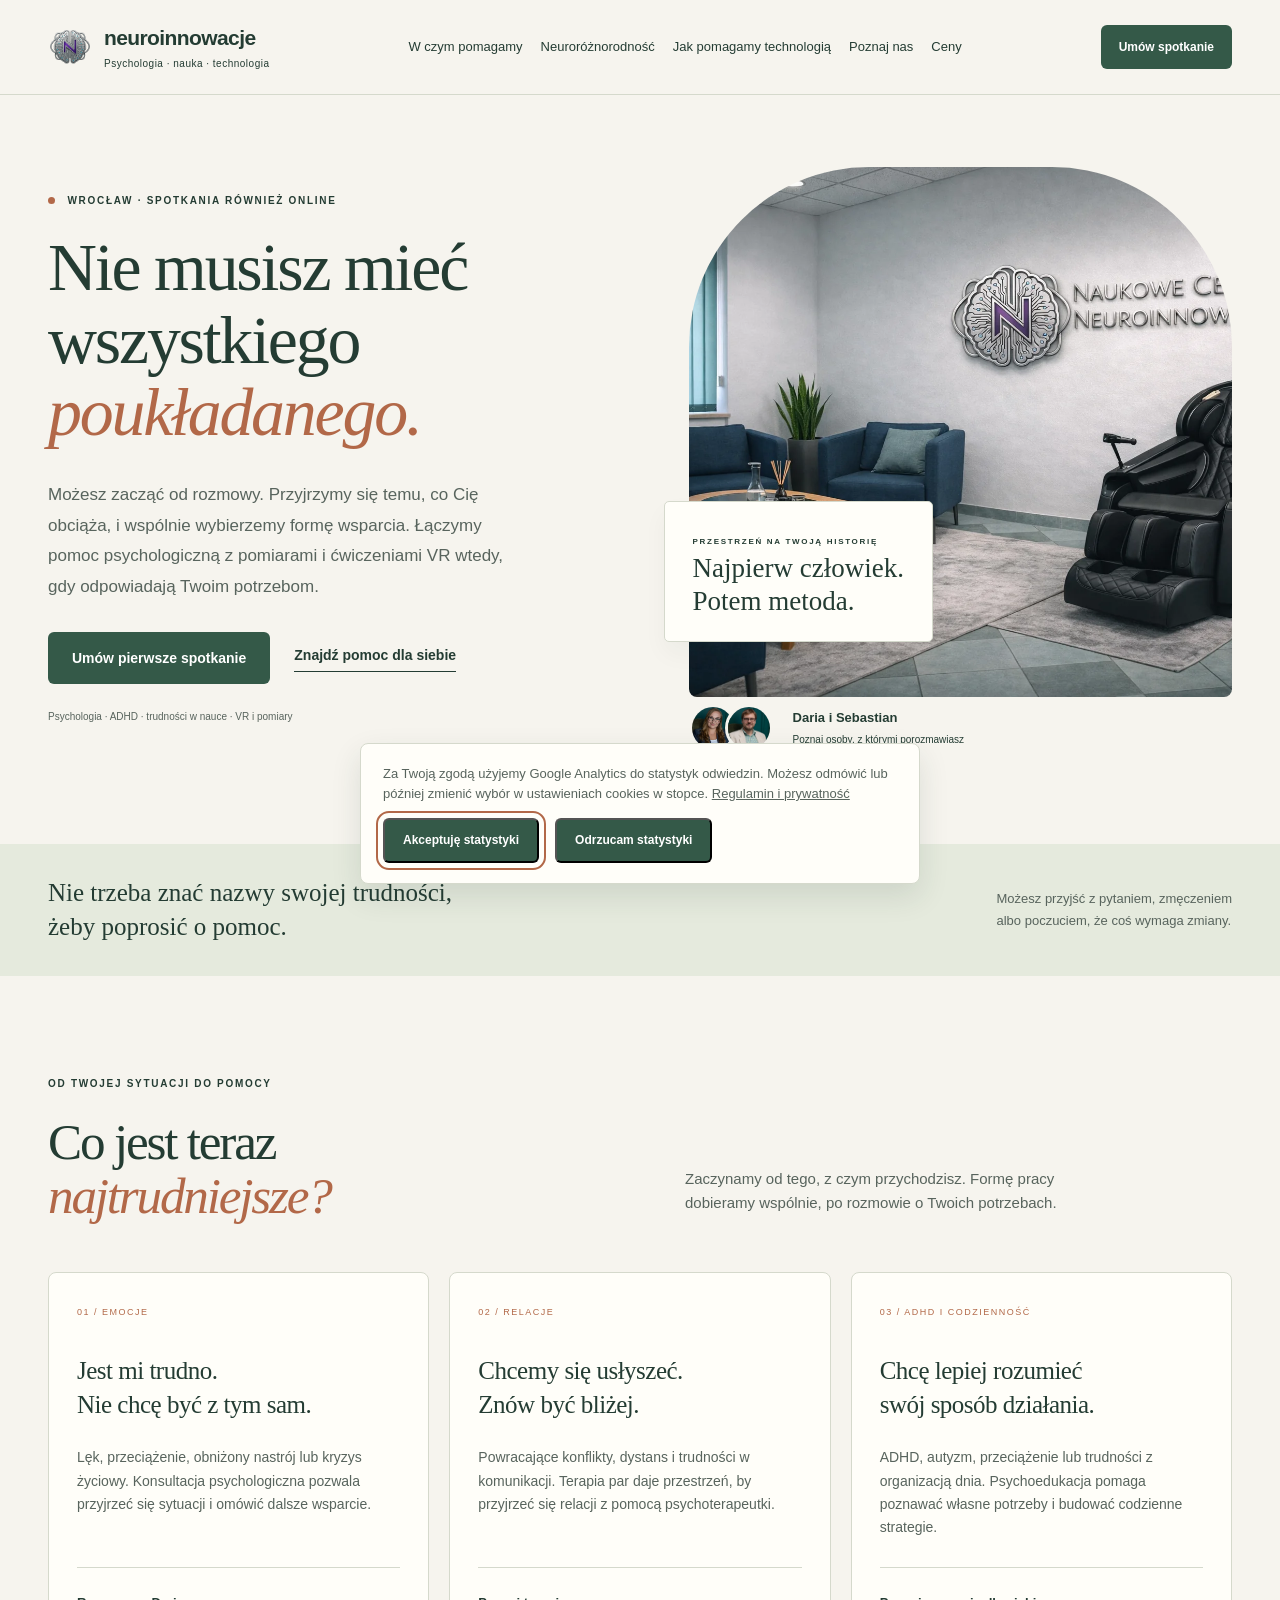
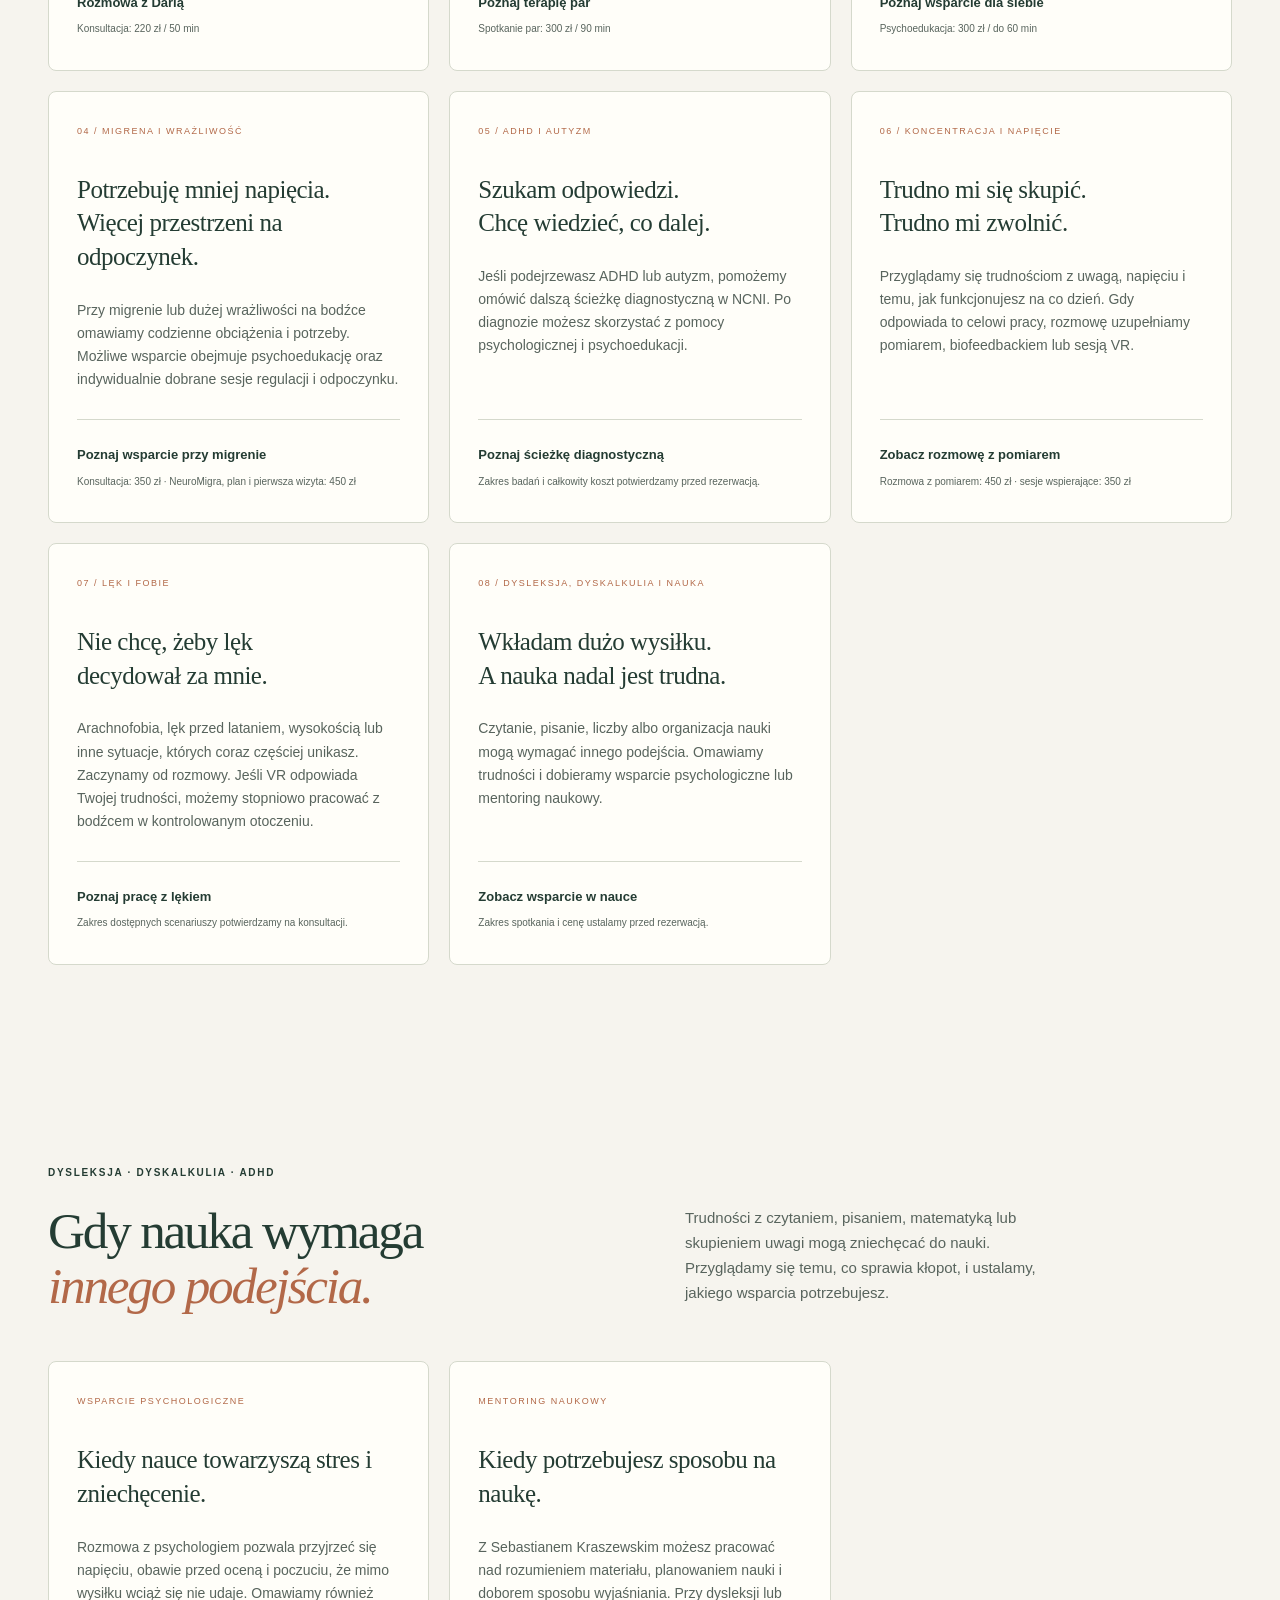
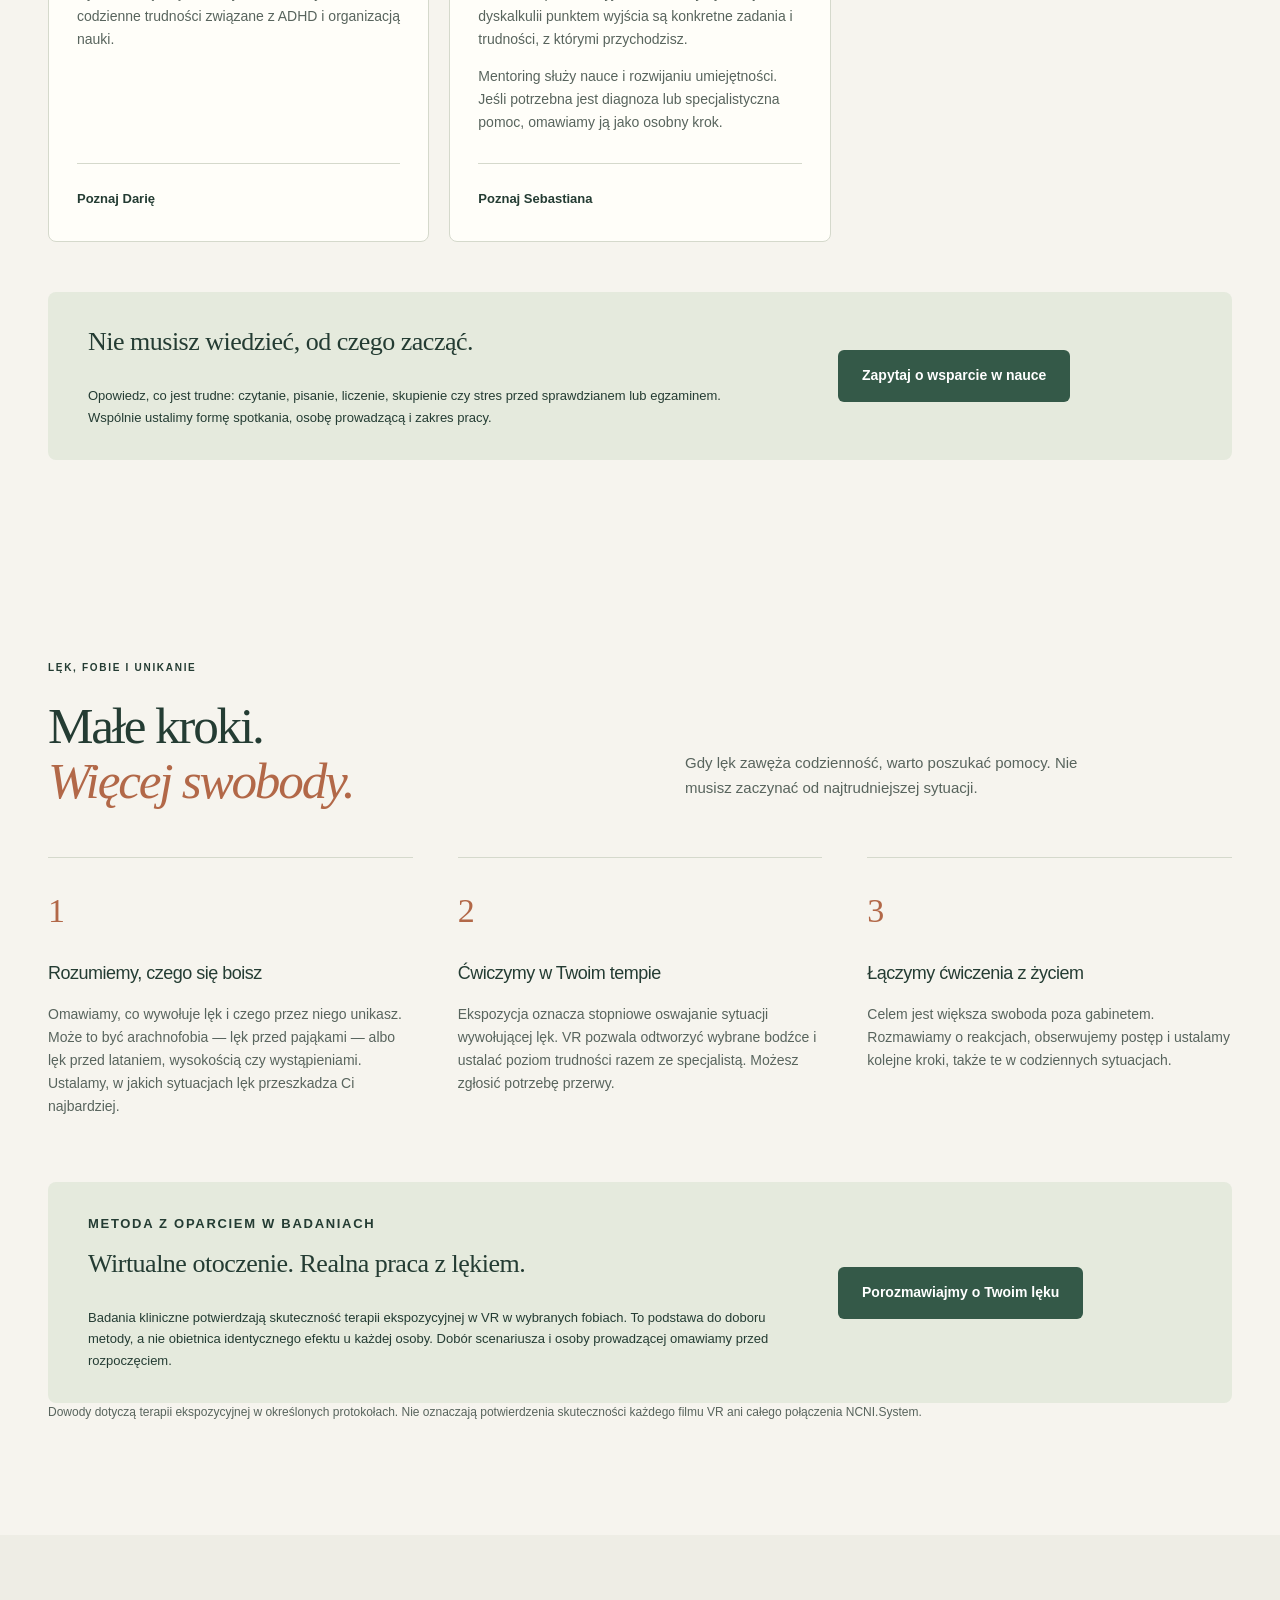
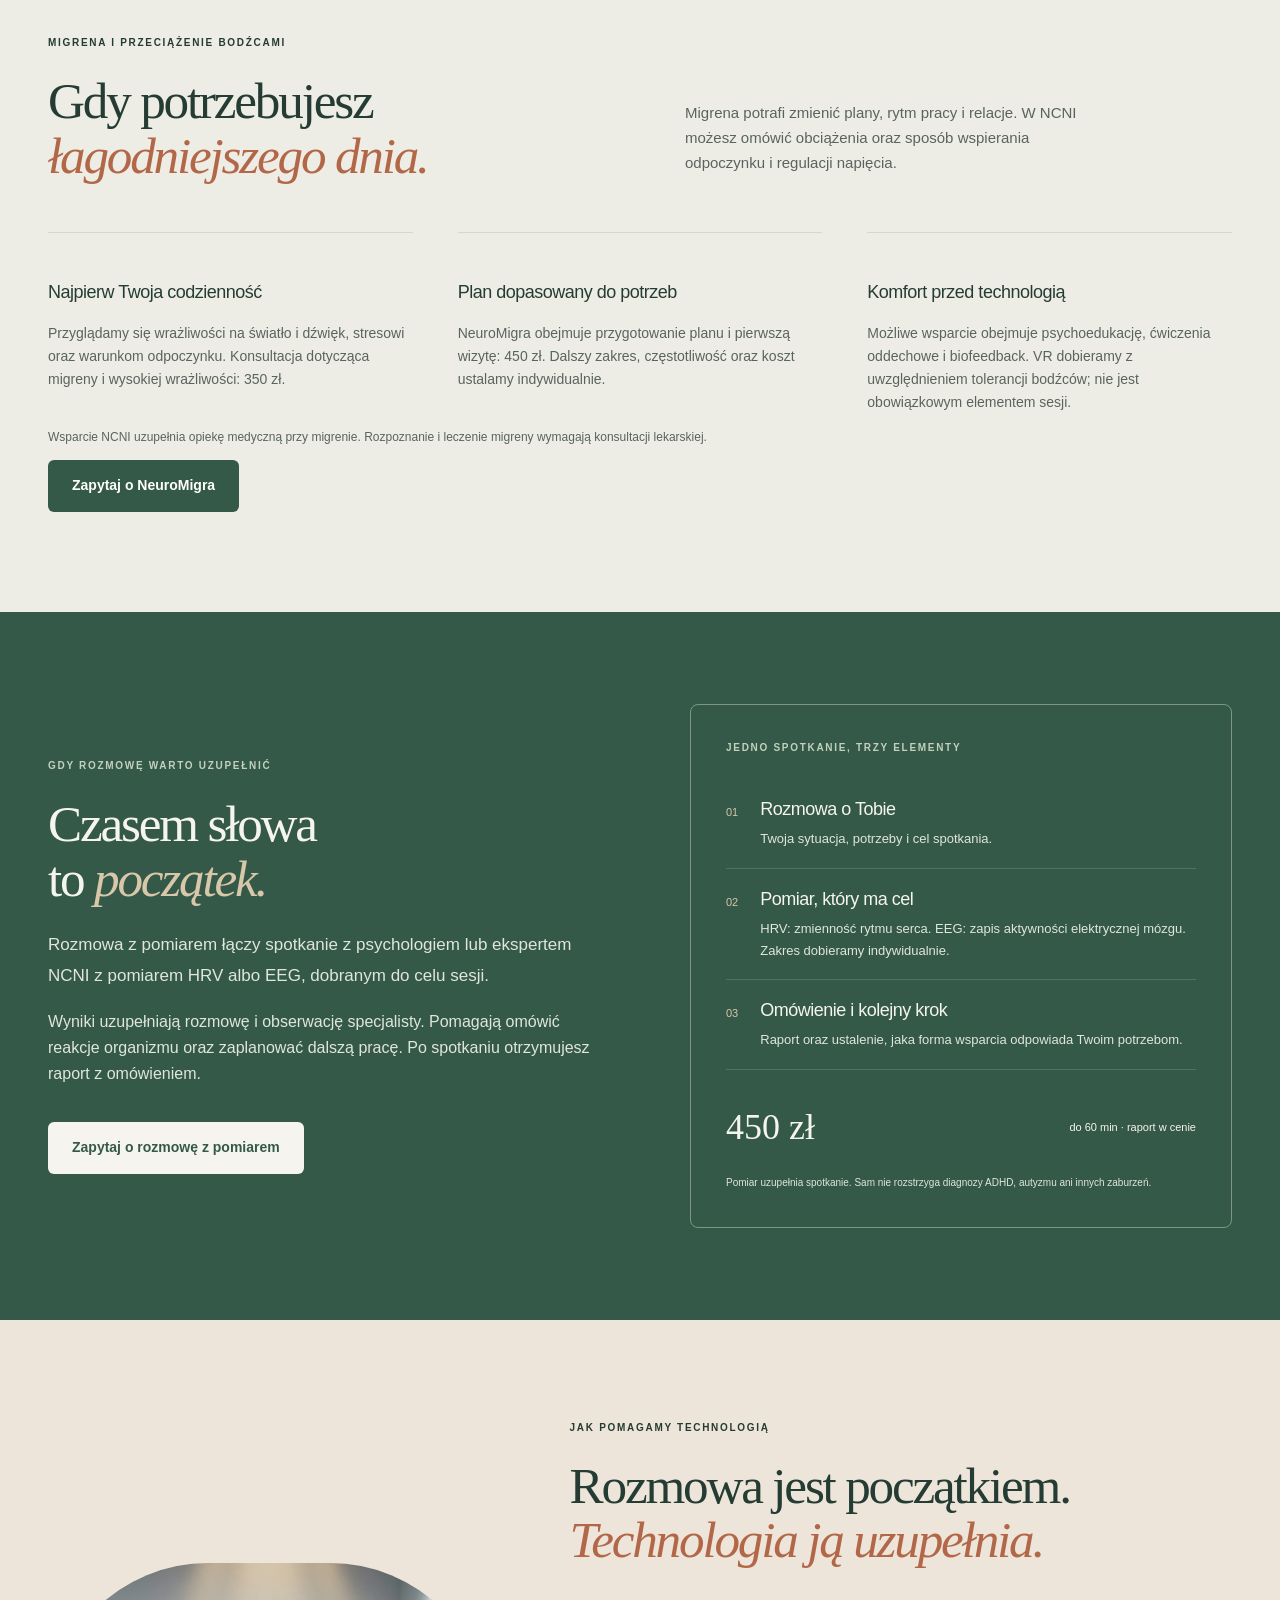
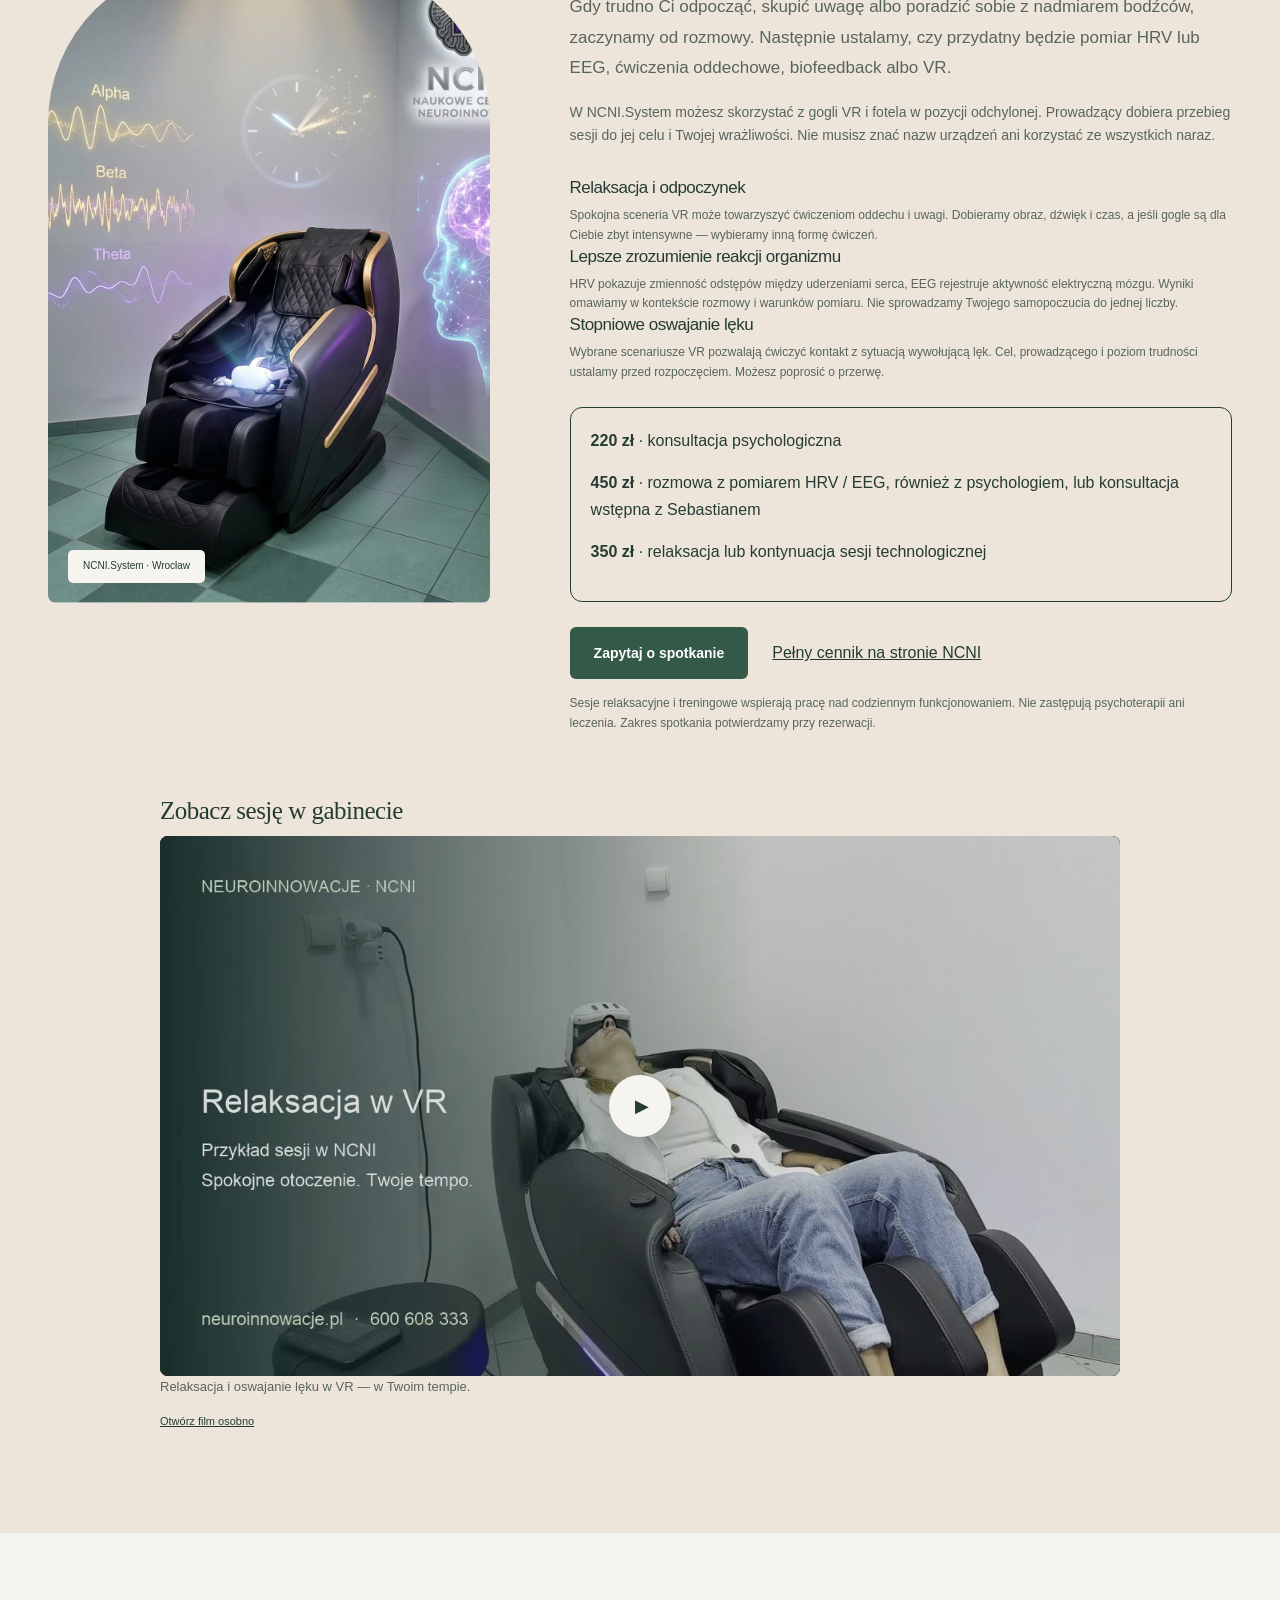
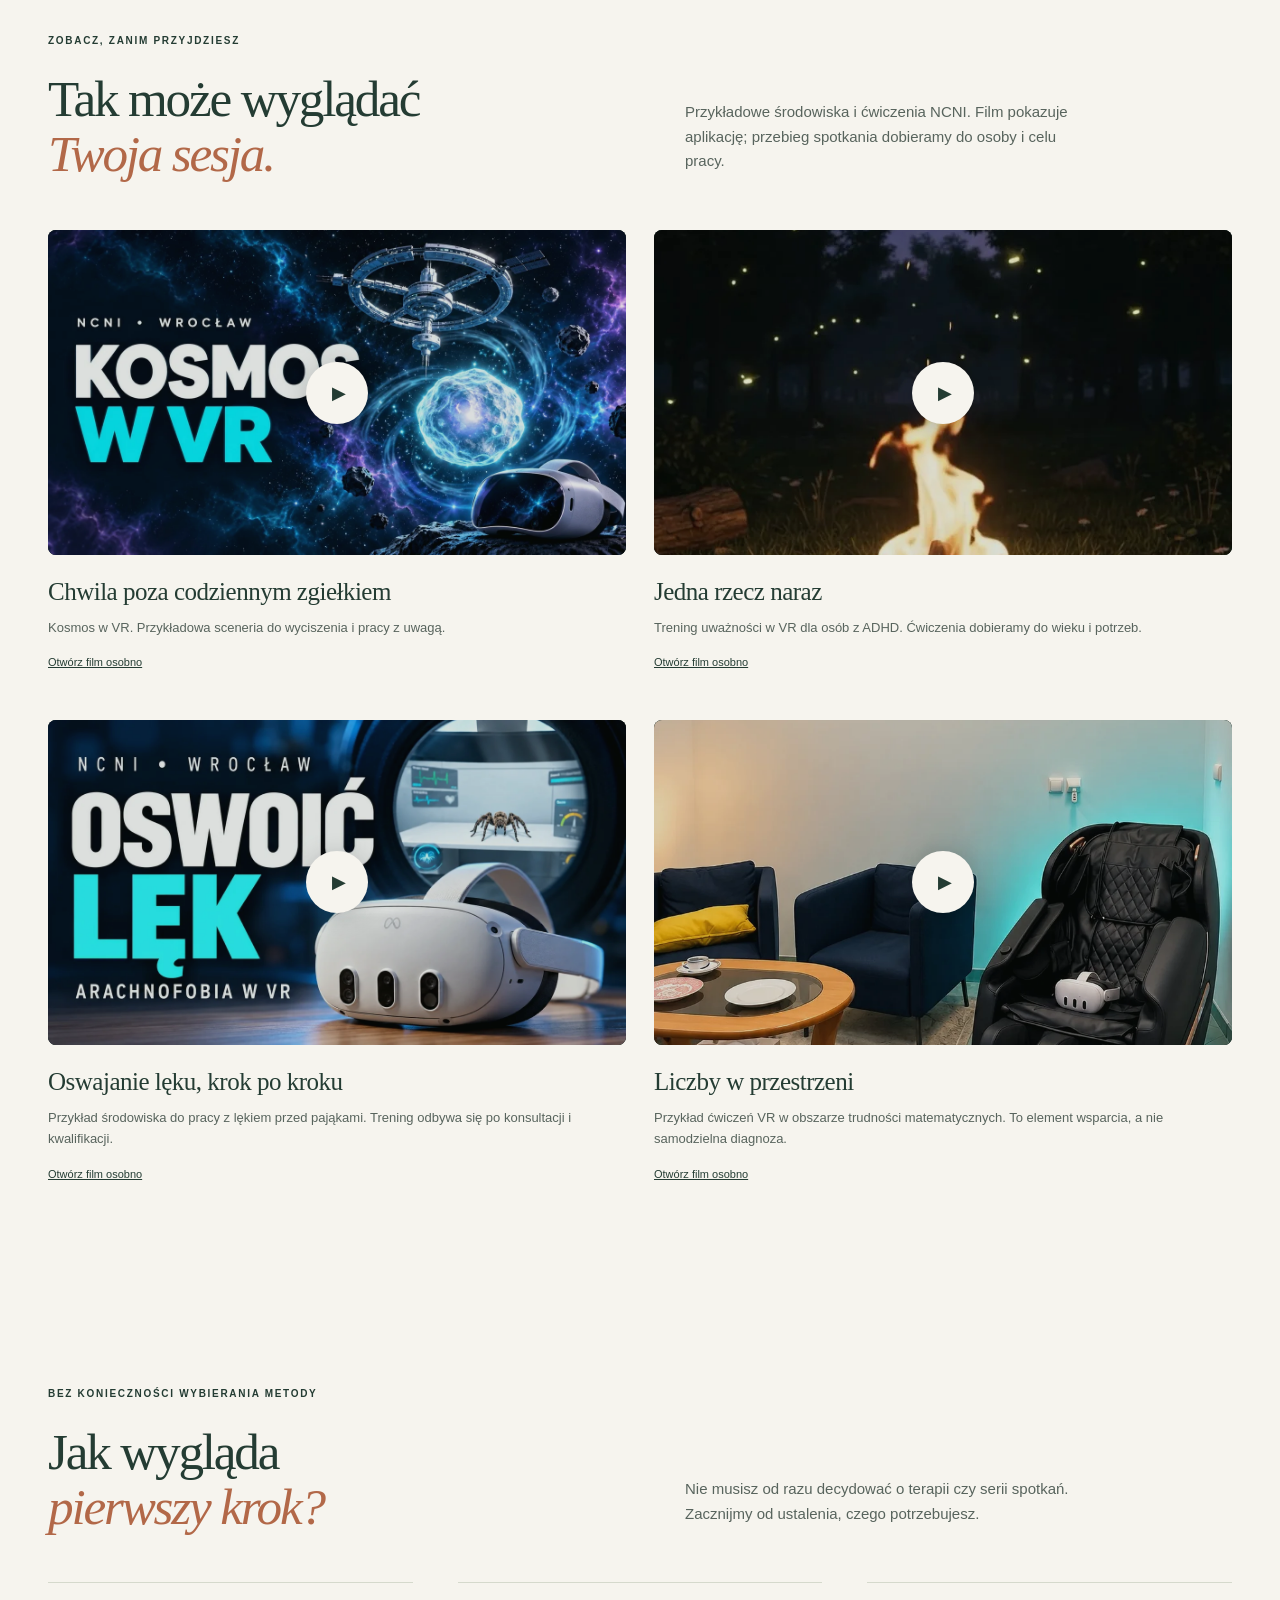
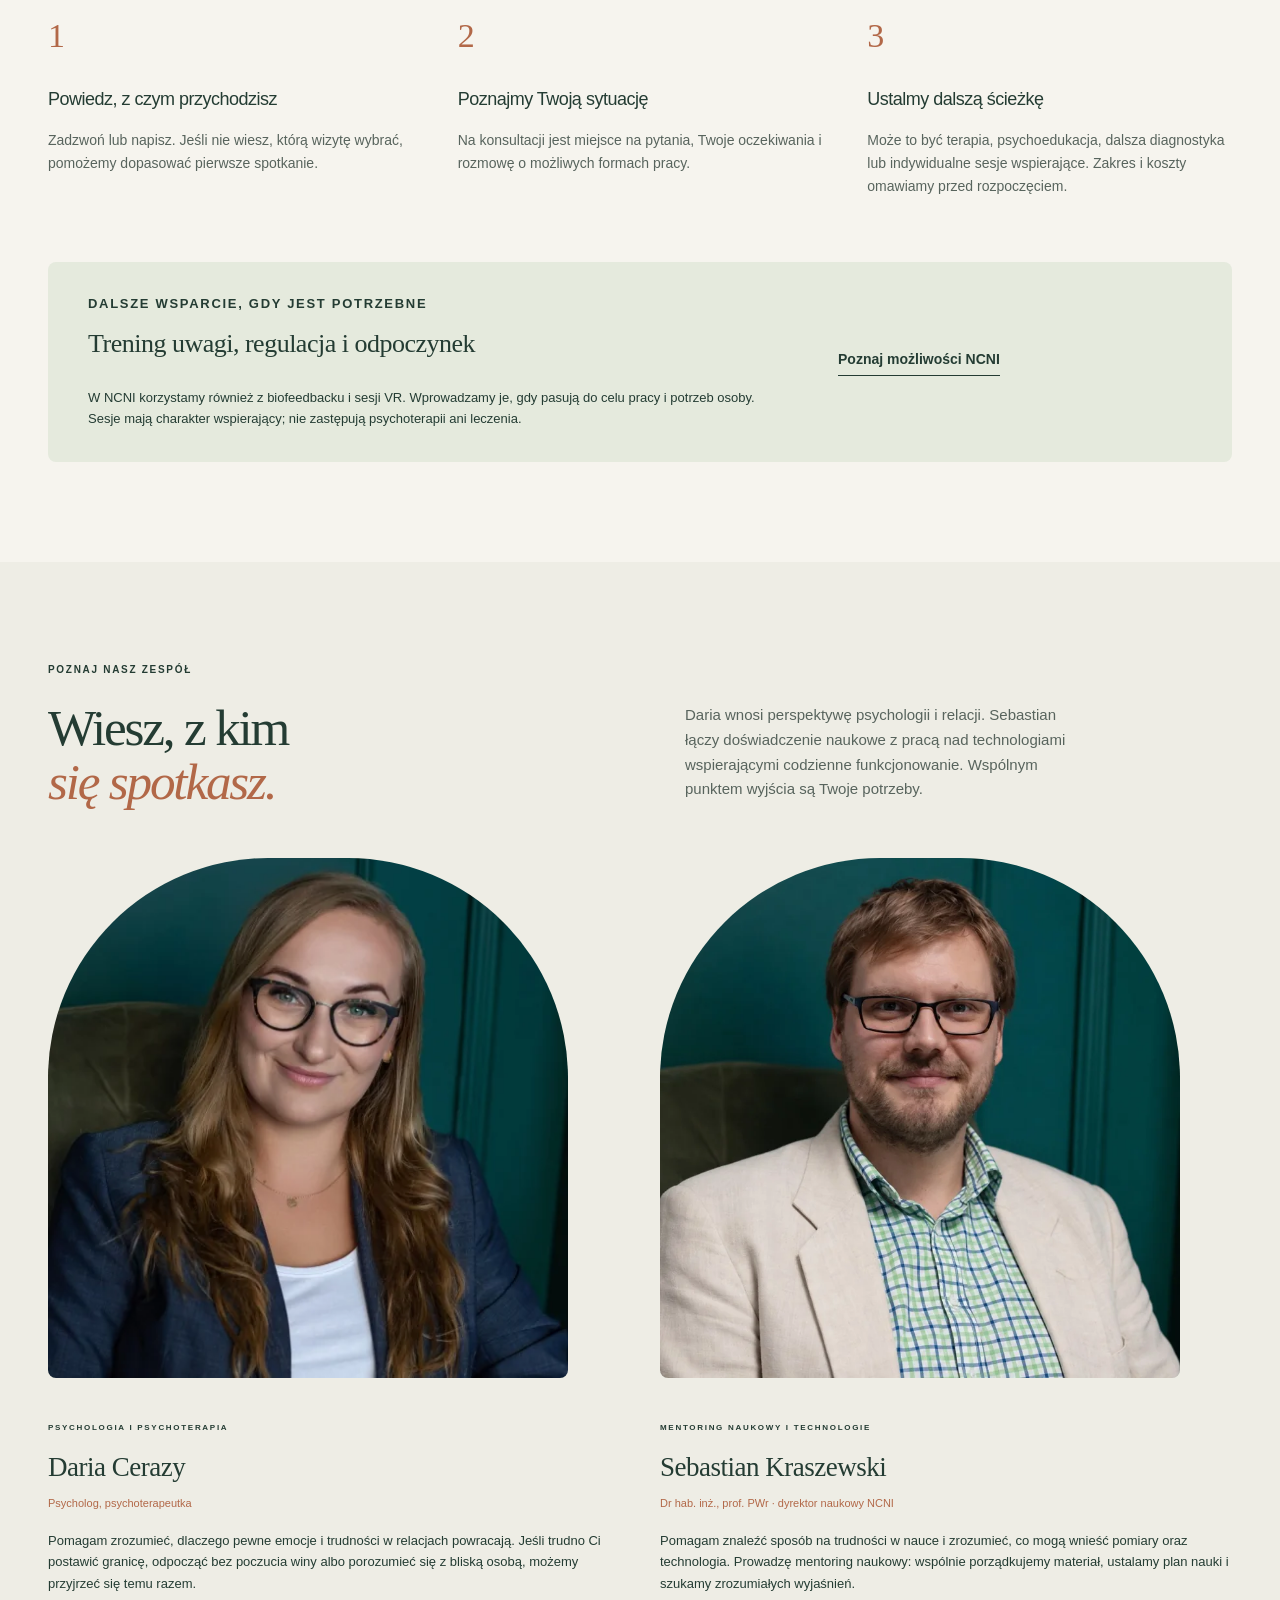
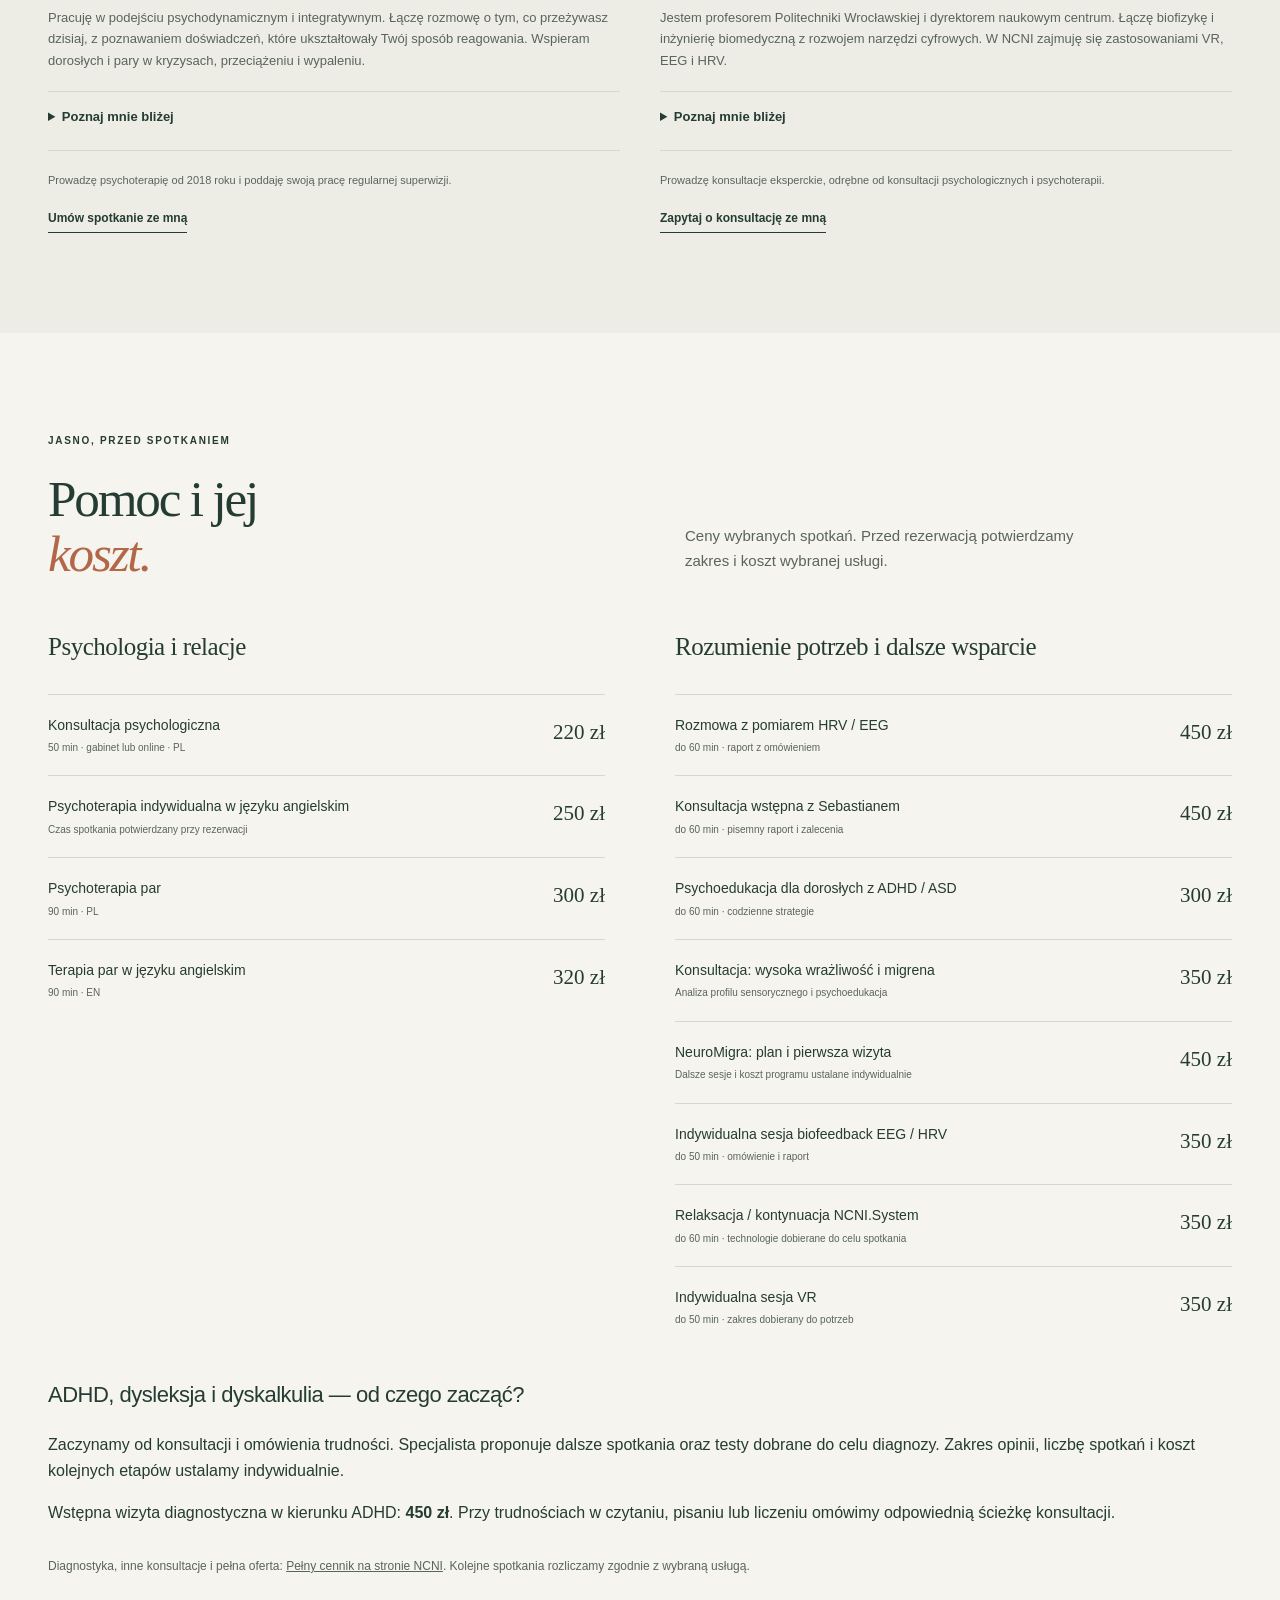
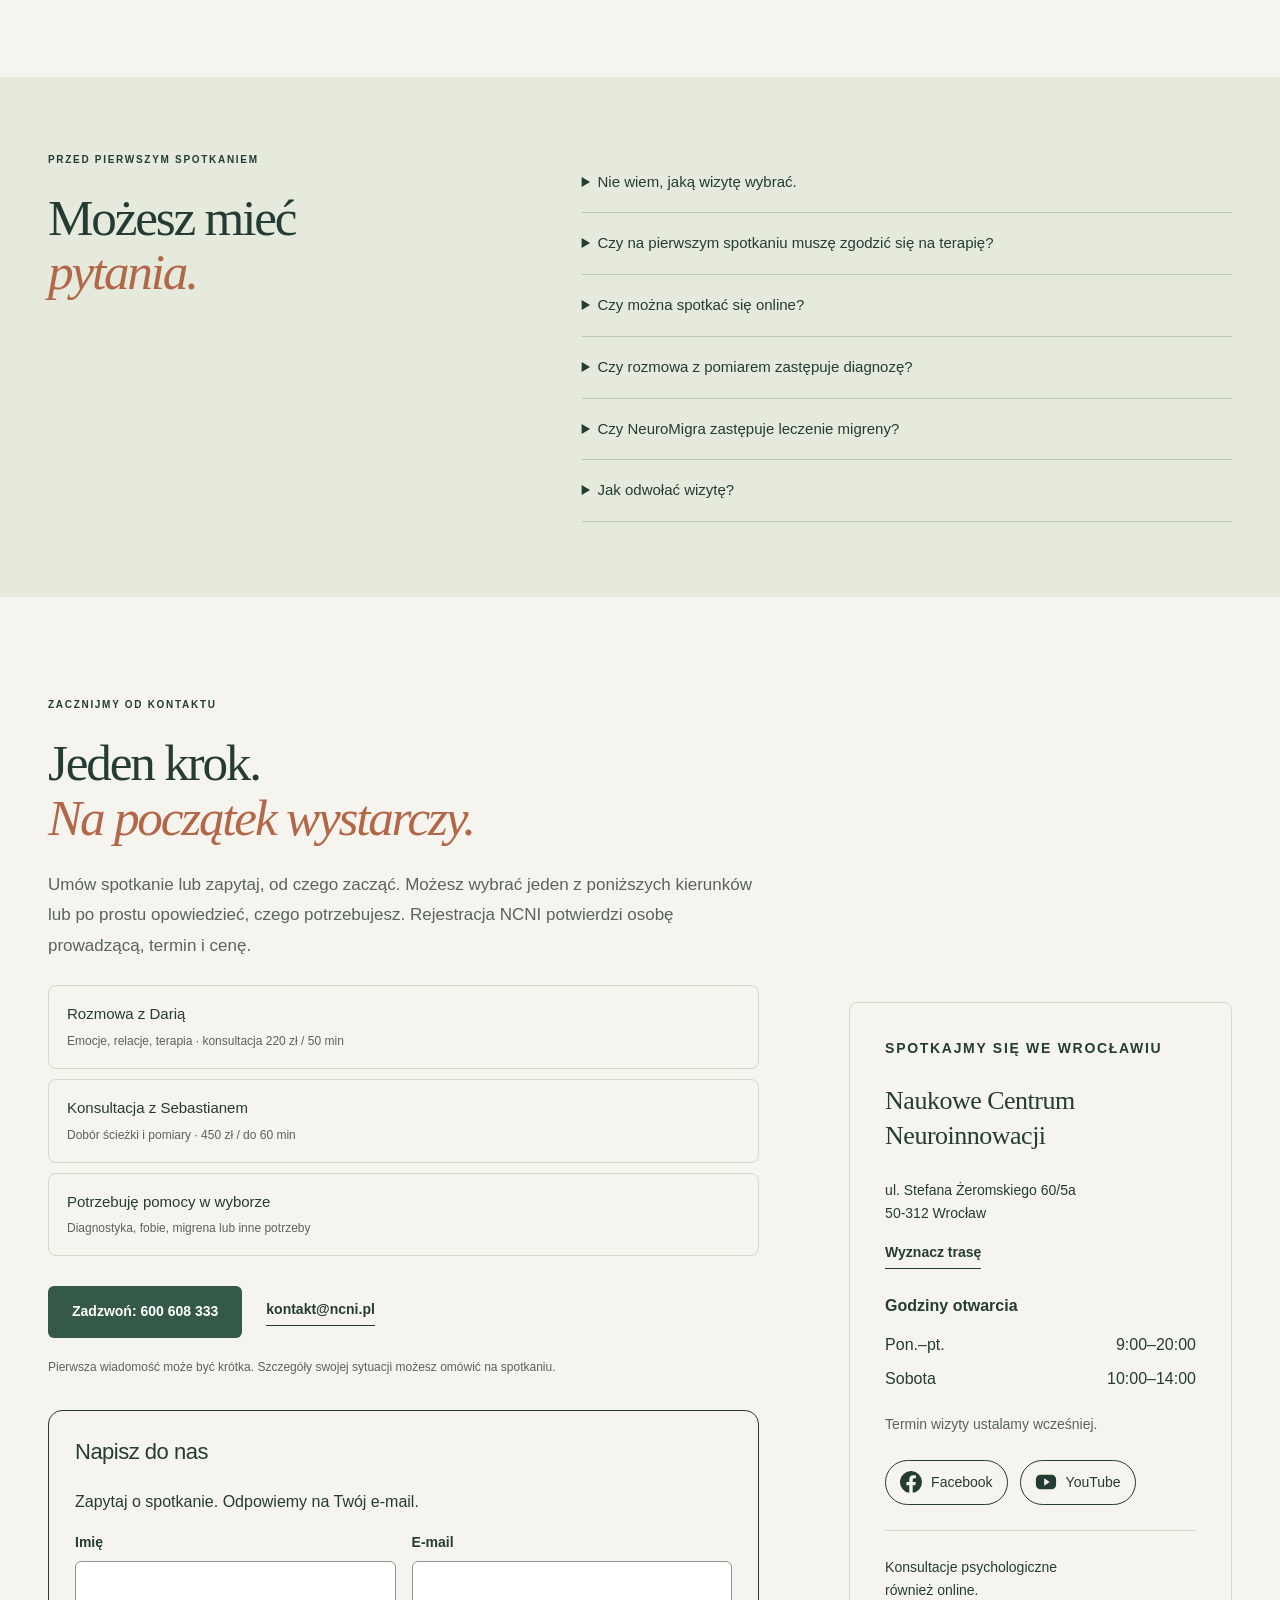
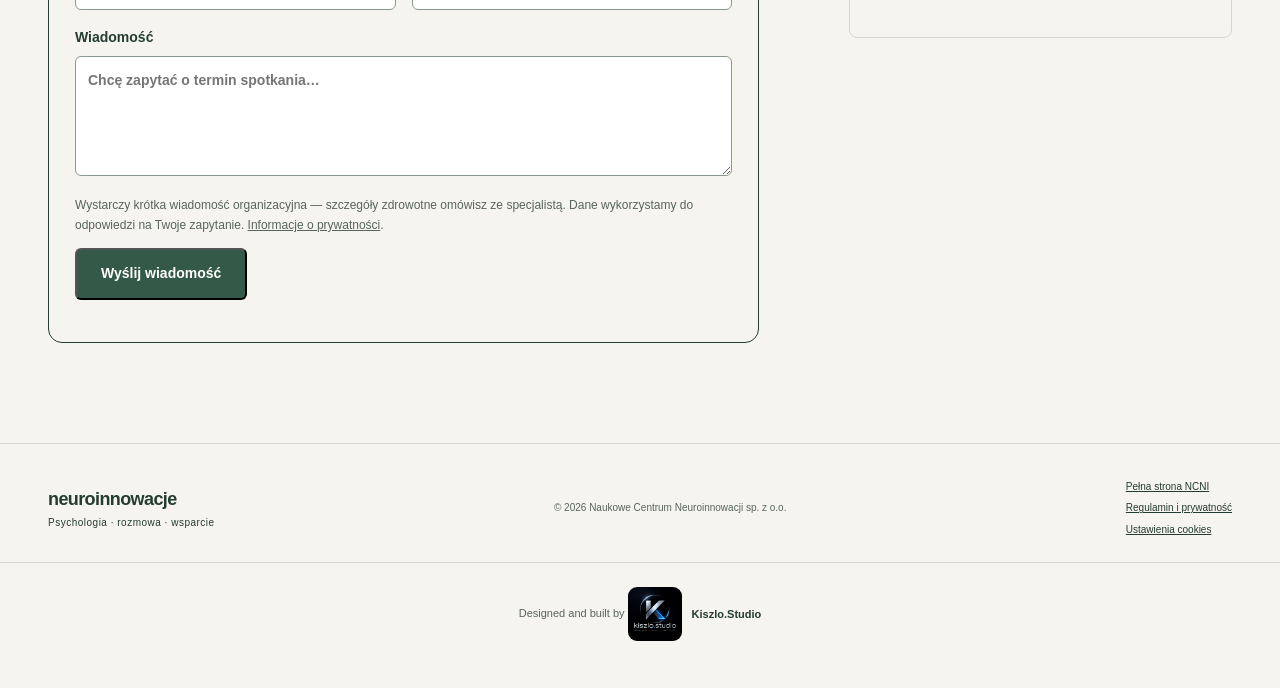
==== commit 8914a1aa: "Keep opening hours readable in narrow contact panel" ====
--- a/index.html
+++ b/index.html
@@ -60,7 +60,7 @@
 <section class="team-section" id="zespol"><div class="wrap section"><div class="section-heading"><div><p class="eyebrow">POZNAJ NASZ ZESPÓŁ</p><h2>Wiesz, z kim<br><em>się spotkasz.</em></h2></div><p>Daria wnosi perspektywę psychologii i relacji. Sebastian łączy doświadczenie naukowe z pracą nad technologiami wspierającymi codzienne funkcjonowanie. Wspólnym punktem wyjścia są Twoje potrzeby.</p></div><div class="team-grid"><article class="person" id="daria"><div class="portrait"><img src="assets/daria.webp" width="530" height="530" alt="Daria Cerazy" loading="lazy"></div><div class="person-copy"><p class="eyebrow">PSYCHOLOGIA I PSYCHOTERAPIA</p><h3>Daria Cerazy</h3><p class="role">Psycholog, psychoterapeutka</p><p class="person-story-lead">Pomagam zrozumieć, dlaczego pewne emocje i trudności w relacjach powracają. Jeśli trudno Ci postawić granicę, odpocząć bez poczucia winy albo porozumieć się z bliską osobą, możemy przyjrzeć się temu razem.</p><p>Pracuję w podejściu psychodynamicznym i integratywnym. Łączę rozmowę o tym, co przeżywasz dzisiaj, z poznawaniem doświadczeń, które ukształtowały Twój sposób reagowania. Wspieram dorosłych i pary w kryzysach, przeciążeniu i wypaleniu.</p><details class="person-story"><summary>Poznaj mnie bliżej</summary><p>Łączę pracę w gabinecie z edukacją akademicką. Wykładam na Uniwersytecie WSB Merito i jestem menedżerką kierunku Psychologia i Informatyka. Interesuje mnie, jak technologia może wspierać zdrowie psychiczne z uważnością na relację i bezpieczeństwo.</p><p>W NCNI prowadzę spotkania po polsku i angielsku, indywidualnie oraz z parami. Na pierwszej konsultacji omówimy Twoją sytuację i możliwe kierunki dalszej pracy.</p><a class="text-link" href="https://dariacerazy.pl/o-mnie/">Więcej o mnie </a></details><p class="fine">Prowadzę psychoterapię od 2018 roku i poddaję swoją pracę regularnej superwizji.</p><a class="text-link" href="#kontakt">Umów spotkanie ze mną </a></div></article><article class="person" id="sebastian"><div class="portrait"><img src="assets/sk-green.webp" width="800" height="800" alt="Sebastian Kraszewski" loading="lazy"></div><div class="person-copy"><p class="eyebrow">MENTORING NAUKOWY I TECHNOLOGIE</p><h3>Sebastian Kraszewski</h3><p class="role">Dr hab. inż., prof. PWr · dyrektor naukowy NCNI</p><p class="person-story-lead">Pomagam znaleźć sposób na trudności w nauce i zrozumieć, co mogą wnieść pomiary oraz technologia. Prowadzę mentoring naukowy: wspólnie porządkujemy materiał, ustalamy plan nauki i szukamy zrozumiałych wyjaśnień.</p><p>Jestem profesorem Politechniki Wrocławskiej i dyrektorem naukowym centrum. Łączę biofizykę i inżynierię biomedyczną z rozwojem narzędzi cyfrowych. W NCNI zajmuję się zastosowaniami VR, EEG i HRV.</p><details class="person-story"><summary>Poznaj mnie bliżej</summary><p>Moja praca naukowa obejmuje badania nad błonami biologicznymi, modelowanie molekularne i zastosowania sztucznej inteligencji w medycynie. To zaplecze mojej pracy nad technologiami wspierającymi człowieka.</p><p>W centrum prowadzę konsultacje eksperckie, analizuję pomiary i dobieram scenariusze VR. Uwzględniam różnice w sposobie funkcjonowania i wrażliwości na bodźce, także u osób z ADHD i w spektrum autyzmu.</p><p>Podczas spotkania omówimy zakres pracy i dalsze kroki. Zależy mi, żeby zastosowanie każdego narzędzia miało jasno określony cel.</p><a class="text-link" href="https://ncni.pl/kraszewski.html">Poznaj mój dorobek i biografię </a></details><p class="fine">Prowadzę konsultacje eksperckie, odrębne od konsultacji psychologicznych i psychoterapii.</p><a class="text-link" href="#kontakt">Zapytaj o konsultację ze mną </a></div></article></div></div></section>
 <section class="section wrap" id="ceny"><div class="section-heading"><div><p class="eyebrow">JASNO, PRZED SPOTKANIEM</p><h2>Pomoc i jej<br><em>koszt.</em></h2></div><p>Ceny wybranych spotkań. Przed rezerwacją potwierdzamy zakres i koszt wybranej usługi.</p></div><div class="pricing"><div><h3>Psychologia i relacje</h3><dl><div><dt>Konsultacja psychologiczna <small>50 min · gabinet lub online · PL</small></dt><dd>220 zł</dd></div><div><dt>Psychoterapia indywidualna w języku angielskim<small>Czas spotkania potwierdzany przy rezerwacji</small></dt><dd>250 zł</dd></div><div><dt>Psychoterapia par<small>90 min · PL</small></dt><dd>300 zł</dd></div><div><dt>Terapia par w języku angielskim<small>90 min · EN</small></dt><dd>320 zł</dd></div></dl></div><div><h3>Rozumienie potrzeb i dalsze wsparcie</h3><dl><div><dt>Rozmowa z pomiarem HRV / EEG<small>do 60 min · raport z omówieniem</small></dt><dd>450 zł</dd></div><div><dt>Konsultacja wstępna z Sebastianem<small>do 60 min · pisemny raport i zalecenia</small></dt><dd>450 zł</dd></div><div><dt>Psychoedukacja dla dorosłych z ADHD / ASD<small>do 60 min · codzienne strategie</small></dt><dd>300 zł</dd></div><div><dt>Konsultacja: wysoka wrażliwość i migrena<small>Analiza profilu sensorycznego i psychoedukacja</small></dt><dd>350 zł</dd></div><div><dt>NeuroMigra: plan i pierwsza wizyta<small>Dalsze sesje i koszt programu ustalane indywidualnie</small></dt><dd>450 zł</dd></div><div><dt>Indywidualna sesja biofeedback EEG / HRV<small>do 50 min · omówienie i raport</small></dt><dd>350 zł</dd></div><div><dt>Relaksacja / kontynuacja NCNI.System<small>do 60 min · technologie dobierane do celu spotkania</small></dt><dd>350 zł</dd></div><div><dt>Indywidualna sesja VR<small>do 50 min · zakres dobierany do potrzeb</small></dt><dd>350 zł</dd></div></dl></div></div><div class="diagnosis-note" style="margin-top:32px"><h3>ADHD, dysleksja i dyskalkulia — od czego zacząć?</h3><p>Zaczynamy od konsultacji i omówienia trudności. Specjalista proponuje dalsze spotkania oraz testy dobrane do celu diagnozy. Zakres opinii, liczbę spotkań i koszt kolejnych etapów ustalamy indywidualnie.</p><p>Wstępna wizyta diagnostyczna w kierunku ADHD: <strong>450 zł</strong>. Przy trudnościach w czytaniu, pisaniu lub liczeniu omówimy odpowiednią ścieżkę konsultacji.</p></div><p class="pricing-footer">Diagnostyka, inne konsultacje i pełna oferta: <a href="https://ncni.pl/cennik.html">Pełny cennik na stronie NCNI</a>. Kolejne spotkania rozliczamy zgodnie z wybraną usługą.</p></section>
 <section class="faq-section"><div class="wrap faq-grid"><div><p class="eyebrow">PRZED PIERWSZYM SPOTKANIEM</p><h2>Możesz mieć<br><em>pytania.</em></h2></div><div><details><summary>Nie wiem, jaką wizytę wybrać.</summary><p>Napisz lub zadzwoń i krótko opowiedz, czego szukasz. Nie musisz samodzielnie wybierać metody. Przy trudnościach emocjonalnych możesz zacząć od konsultacji psychologicznej. Jeśli interesuje Cię pomiar lub dobór dalszej ścieżki w NCNI, omówimy odpowiedni wariant spotkania.</p></details><details><summary>Czy na pierwszym spotkaniu muszę zgodzić się na terapię?</summary><p>Nie. Konsultacja jest okazją do poznania sytuacji i omówienia możliwości. Decyzję o dalszych spotkaniach podejmujesz po rozmowie o celu, formie i kosztach pracy.</p></details><details><summary>Czy można spotkać się online?</summary><p>Konsultacje psychologiczne są dostępne w gabinecie i online, w tej samej cenie. Dostępność pozostałych form spotkań potwierdzamy przy rezerwacji. Sesje z pomiarem i technologiami wymagają obecności w gabinecie.</p></details><details><summary>Czy rozmowa z pomiarem zastępuje diagnozę?</summary><p>Nie. HRV lub EEG uzupełniają rozmowę i obserwację. Jeśli potrzebna jest diagnostyka psychologiczna lub konsultacja medyczna, ustalamy ją jako osobny etap.</p></details><details><summary>Czy NeuroMigra zastępuje leczenie migreny?</summary><p>Nie. Program ma charakter wspierający: obejmuje dobór form regulacji i odpoczynku oraz pracę z codziennymi obciążeniami. Nie zastępuje konsultacji lekarskiej, diagnostyki ani leczenia migreny. Dalszy zakres i koszty ustalamy indywidualnie.</p></details><details><summary>Jak odwołać wizytę?</summary><p>Zgodnie z cennikiem NCNI odwołanie jest bezpłatne do 24 godzin przed spotkaniem. Późniejsze odwołanie wiąże się z opłatą równą cenie wizyty. Szczegóły potwierdzamy przy rezerwacji.</p></details></div></div></section>
-<section class="contact section wrap" id="kontakt"><div><p class="eyebrow">ZACZNIJMY OD KONTAKTU</p><h2>Jeden krok.<br><em>Na początek wystarczy.</em></h2><p class="lead">Umów spotkanie lub zapytaj, od czego zacząć. Możesz wybrać jeden z poniższych kierunków lub po prostu opowiedzieć, czego potrzebujesz. Rejestracja NCNI potwierdzi osobę prowadzącą, termin i cenę.</p><div class="visit-options"><a href="mailto:kontakt@ncni.pl?subject=Konsultacja%20z%20Dari%C4%85">Rozmowa z Darią<span>Emocje, relacje, terapia · konsultacja 220 zł / 50 min </span></a><a href="mailto:kontakt@ncni.pl?subject=Konsultacja%20ekspercka%20z%20Sebastianem">Konsultacja z Sebastianem<span>Dobór ścieżki i pomiary · 450 zł / do 60 min </span></a><a href="mailto:kontakt@ncni.pl?subject=Pomoc%20w%20wyborze%20wizyty">Potrzebuję pomocy w wyborze<span>Diagnostyka, fobie, migrena lub inne potrzeby </span></a></div><div class="actions"><a class="button" href="tel:+48600608333">Zadzwoń: 600 608 333 </a><a class="text-link" href="mailto:kontakt@ncni.pl">kontakt@ncni.pl </a></div><p class="fine">Pierwsza wiadomość może być krótka. Szczegóły swojej sytuacji możesz omówić na spotkaniu.</p><form id="contact-form" class="contact-form" action="api/contact.php" method="post"><h3>Napisz do nas</h3><p>Zapytaj o spotkanie. Odpowiemy na Twój e-mail.</p><div class="contact-fields"><label>Imię<input name="name" autocomplete="given-name" required maxlength="80"></label><label>E-mail<input name="email" type="email" autocomplete="email" required maxlength="254"></label></div><label>Wiadomość<textarea name="message" required minlength="3" maxlength="2000" placeholder="Chcę zapytać o termin spotkania…"></textarea></label><div class="contact-trap" aria-hidden="true"><label>Pozostaw puste<input name="website" tabindex="-1" autocomplete="off"></label></div><p class="fine">Wystarczy krótka wiadomość organizacyjna — szczegóły zdrowotne omówisz ze specjalistą. Dane wykorzystamy do odpowiedzi na Twoje zapytanie. <a href="https://ncni.pl/regulamin.html">Informacje o prywatności</a>.</p><button class="button" type="submit">Wyślij wiadomość</button><p role="status" aria-live="polite"></p><noscript><p>Aby wysłać formularz, włącz JavaScript lub napisz na <a href="mailto:kontakt@ncni.pl">kontakt@ncni.pl</a>.</p></noscript></form></div><aside class="address"><p class="eyebrow">SPOTKAJMY SIĘ WE WROCŁAWIU</p><h3>Naukowe Centrum<br>Neuroinnowacji</h3><p>ul. Stefana Żeromskiego 60/5a<br>50-312 Wrocław</p><a class="text-link" href="https://www.google.com/maps/search/?api=1&query=Stefana+Zeromskiego+60+Wroclaw" target="_blank" rel="noopener noreferrer">Wyznacz trasę </a><div class="contact-hours"><h4>Godziny otwarcia</h4><dl><div><dt>Poniedziałek–piątek</dt><dd>9:00–20:00</dd></div><div><dt>Sobota</dt><dd>10:00–14:00</dd></div></dl><p class="fine">Termin wizyty ustalamy wcześniej.</p></div><div class="social-links" aria-label="NCNI w mediach społecznościowych"><a href="https://www.facebook.com/profile.php?id=61579420537737" target="_blank" rel="noopener noreferrer"><svg viewBox="0 0 24 24" aria-hidden="true" fill="currentColor"><path d="M24 12a12 12 0 1 0-13.875 11.855V15.47H7.078V12h3.047V9.356c0-3.007 1.792-4.669 4.533-4.669 1.313 0 2.686.235 2.686.235v2.953h-1.513c-1.49 0-1.956.925-1.956 1.874V12h3.328l-.532 3.469h-2.796v8.386A12.003 12.003 0 0 0 24 12z"/></svg>Facebook</a><a href="https://youtube.com/@neuroinnowacje" target="_blank" rel="noopener noreferrer"><svg viewBox="0 0 24 24" aria-hidden="true"><rect x="1" y="4" width="22" height="16" rx="5" fill="currentColor"/><path d="m10 8 6 4-6 4z" fill="#f6f4ee"/></svg>YouTube</a></div><hr><p>Konsultacje psychologiczne<br>również online.</p></aside></section>
+<section class="contact section wrap" id="kontakt"><div><p class="eyebrow">ZACZNIJMY OD KONTAKTU</p><h2>Jeden krok.<br><em>Na początek wystarczy.</em></h2><p class="lead">Umów spotkanie lub zapytaj, od czego zacząć. Możesz wybrać jeden z poniższych kierunków lub po prostu opowiedzieć, czego potrzebujesz. Rejestracja NCNI potwierdzi osobę prowadzącą, termin i cenę.</p><div class="visit-options"><a href="mailto:kontakt@ncni.pl?subject=Konsultacja%20z%20Dari%C4%85">Rozmowa z Darią<span>Emocje, relacje, terapia · konsultacja 220 zł / 50 min </span></a><a href="mailto:kontakt@ncni.pl?subject=Konsultacja%20ekspercka%20z%20Sebastianem">Konsultacja z Sebastianem<span>Dobór ścieżki i pomiary · 450 zł / do 60 min </span></a><a href="mailto:kontakt@ncni.pl?subject=Pomoc%20w%20wyborze%20wizyty">Potrzebuję pomocy w wyborze<span>Diagnostyka, fobie, migrena lub inne potrzeby </span></a></div><div class="actions"><a class="button" href="tel:+48600608333">Zadzwoń: 600 608 333 </a><a class="text-link" href="mailto:kontakt@ncni.pl">kontakt@ncni.pl </a></div><p class="fine">Pierwsza wiadomość może być krótka. Szczegóły swojej sytuacji możesz omówić na spotkaniu.</p><form id="contact-form" class="contact-form" action="api/contact.php" method="post"><h3>Napisz do nas</h3><p>Zapytaj o spotkanie. Odpowiemy na Twój e-mail.</p><div class="contact-fields"><label>Imię<input name="name" autocomplete="given-name" required maxlength="80"></label><label>E-mail<input name="email" type="email" autocomplete="email" required maxlength="254"></label></div><label>Wiadomość<textarea name="message" required minlength="3" maxlength="2000" placeholder="Chcę zapytać o termin spotkania…"></textarea></label><div class="contact-trap" aria-hidden="true"><label>Pozostaw puste<input name="website" tabindex="-1" autocomplete="off"></label></div><p class="fine">Wystarczy krótka wiadomość organizacyjna — szczegóły zdrowotne omówisz ze specjalistą. Dane wykorzystamy do odpowiedzi na Twoje zapytanie. <a href="https://ncni.pl/regulamin.html">Informacje o prywatności</a>.</p><button class="button" type="submit">Wyślij wiadomość</button><p role="status" aria-live="polite"></p><noscript><p>Aby wysłać formularz, włącz JavaScript lub napisz na <a href="mailto:kontakt@ncni.pl">kontakt@ncni.pl</a>.</p></noscript></form></div><aside class="address"><p class="eyebrow">SPOTKAJMY SIĘ WE WROCŁAWIU</p><h3>Naukowe Centrum<br>Neuroinnowacji</h3><p>ul. Stefana Żeromskiego 60/5a<br>50-312 Wrocław</p><a class="text-link" href="https://www.google.com/maps/search/?api=1&query=Stefana+Zeromskiego+60+Wroclaw" target="_blank" rel="noopener noreferrer">Wyznacz trasę </a><div class="contact-hours"><h4>Godziny otwarcia</h4><dl><div><dt>Pon.–pt.</dt><dd>9:00–20:00</dd></div><div><dt>Sobota</dt><dd>10:00–14:00</dd></div></dl><p class="fine">Termin wizyty ustalamy wcześniej.</p></div><div class="social-links" aria-label="NCNI w mediach społecznościowych"><a href="https://www.facebook.com/profile.php?id=61579420537737" target="_blank" rel="noopener noreferrer"><svg viewBox="0 0 24 24" aria-hidden="true" fill="currentColor"><path d="M24 12a12 12 0 1 0-13.875 11.855V15.47H7.078V12h3.047V9.356c0-3.007 1.792-4.669 4.533-4.669 1.313 0 2.686.235 2.686.235v2.953h-1.513c-1.49 0-1.956.925-1.956 1.874V12h3.328l-.532 3.469h-2.796v8.386A12.003 12.003 0 0 0 24 12z"/></svg>Facebook</a><a href="https://youtube.com/@neuroinnowacje" target="_blank" rel="noopener noreferrer"><svg viewBox="0 0 24 24" aria-hidden="true"><rect x="1" y="4" width="22" height="16" rx="5" fill="currentColor"/><path d="m10 8 6 4-6 4z" fill="#f6f4ee"/></svg>YouTube</a></div><hr><p>Konsultacje psychologiczne<br>również online.</p></aside></section>
 </main>
 <footer><div class="wrap footer-inner"><a class="brand" href="#start">neuroinnowacje<small>Psychologia · rozmowa · wsparcie</small></a><p>© 2026 Naukowe Centrum Neuroinnowacji sp. z o.o.</p><div><a href="https://ncni.pl/">Pełna strona NCNI </a><a href="https://ncni.pl/regulamin.html">Regulamin i prywatność</a><a href="#" data-consent-settings>Ustawienia cookies</a></div></div><div class="design-credit">Designed and built by <a href="https://kiszlo.studio/"><img src="assets/kiszlo-studio.png" width="54" height="54" alt="" loading="lazy"> Kiszlo.Studio</a></div></footer>
 <nav class="mobile-nav" aria-label="Nawigacja na telefonie"><a href="#pomoc">Pomoc</a><a href="neuroroznorodnosc.html">Neuroróżn.</a><a href="#zespol">Zespół</a><a href="#system">Technologie</a><a href="#kontakt">Umów </a></nav>
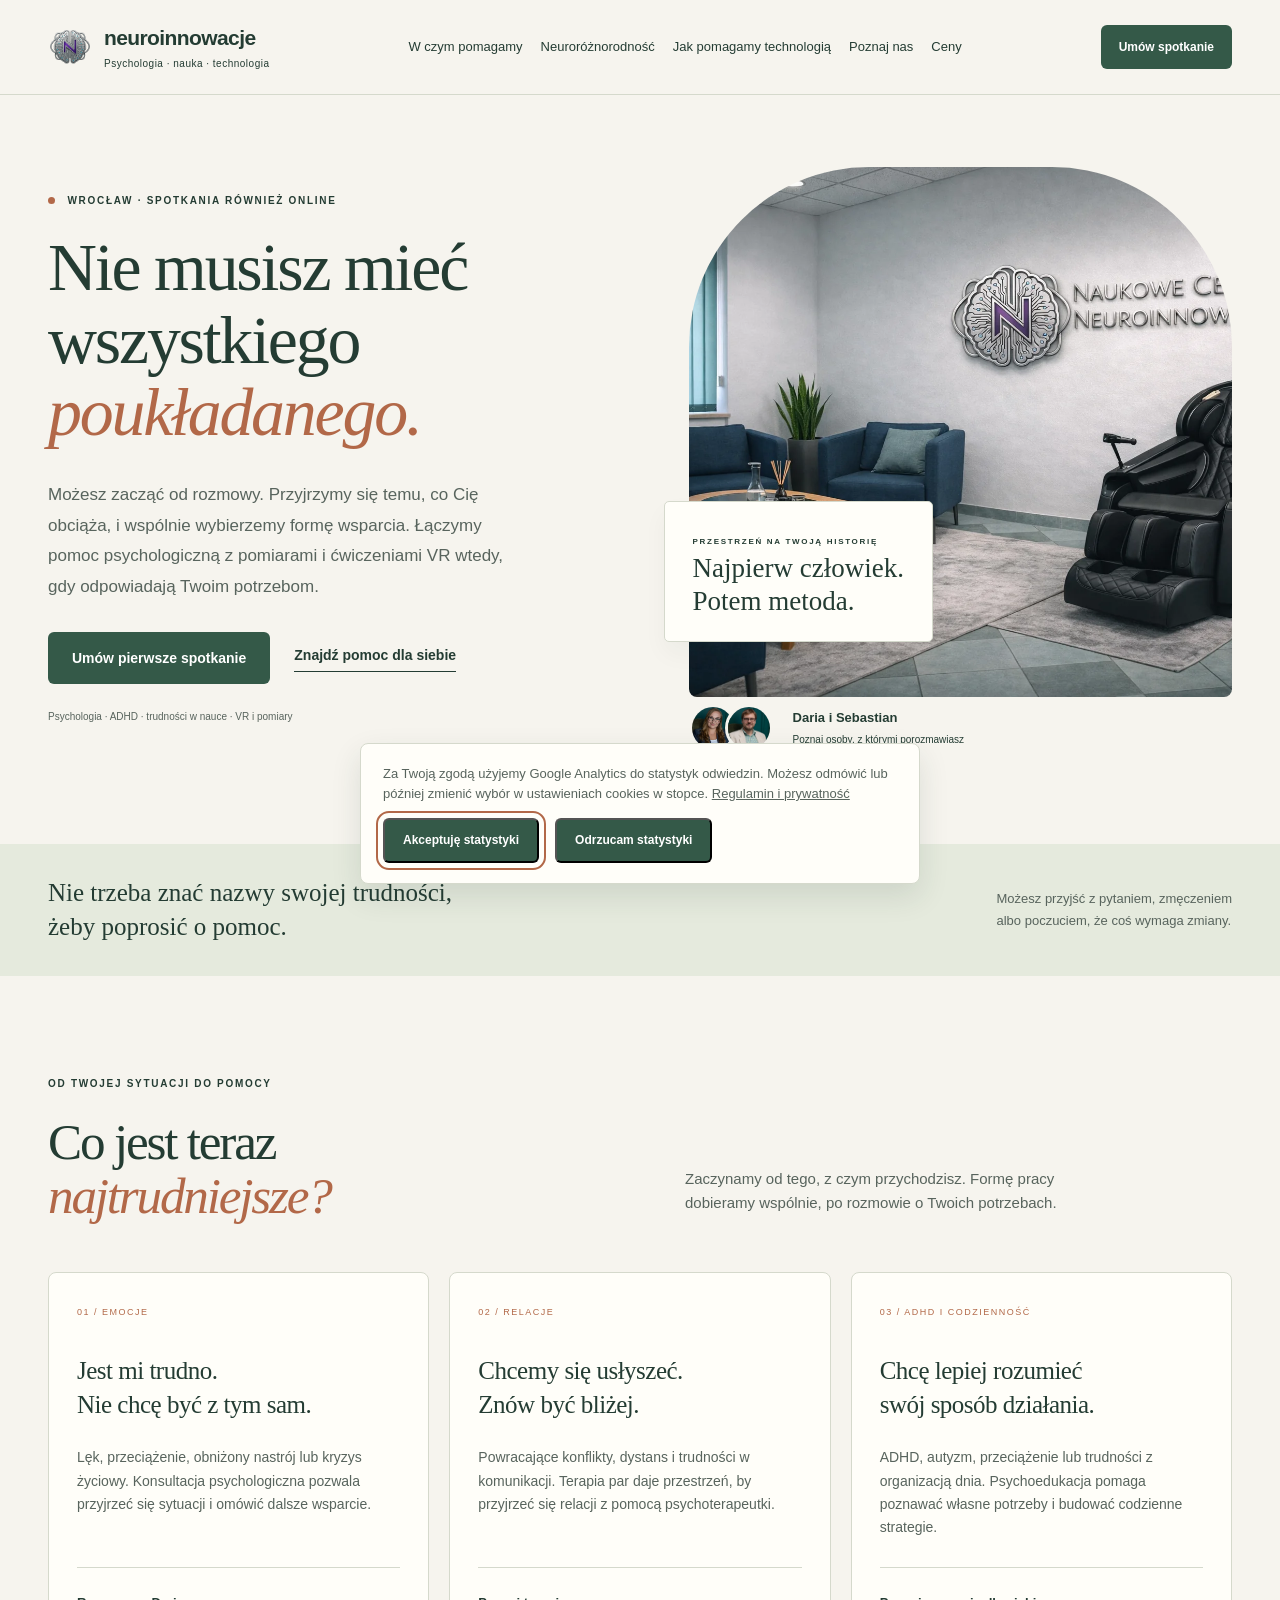
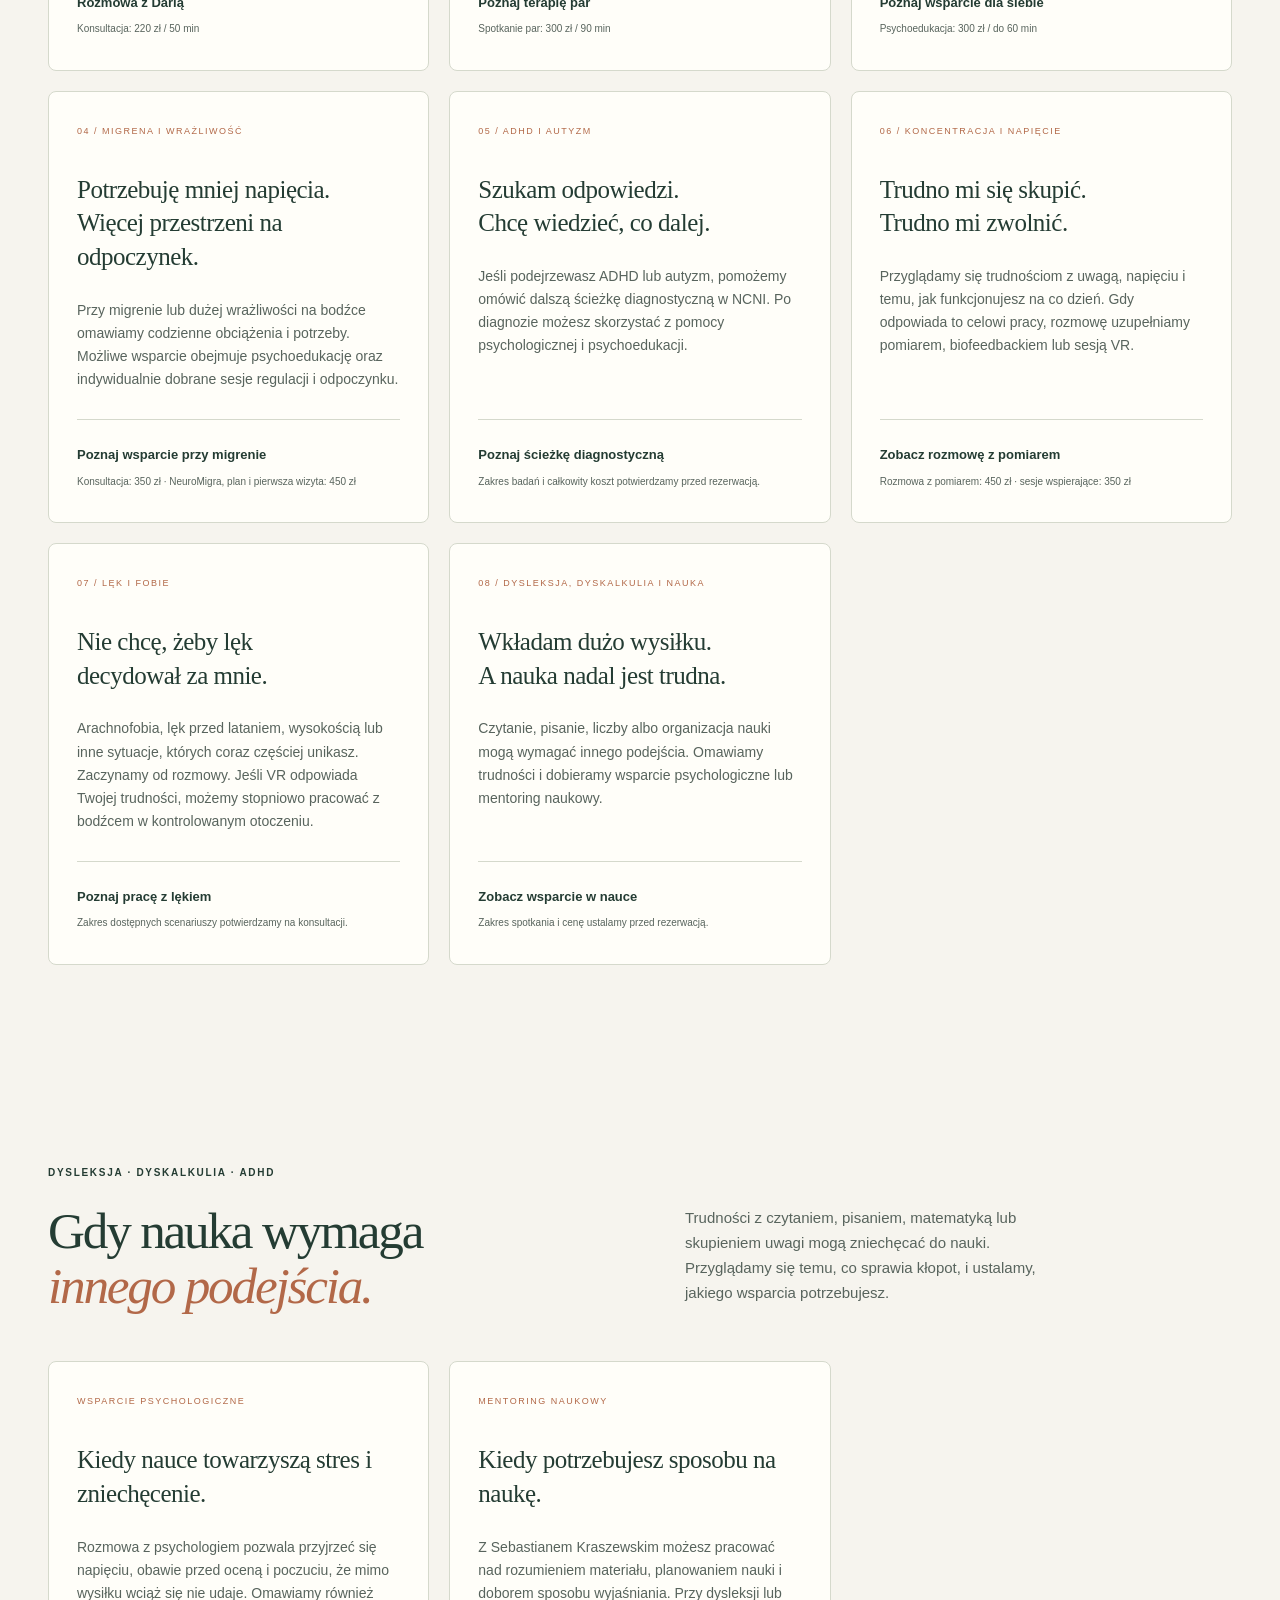
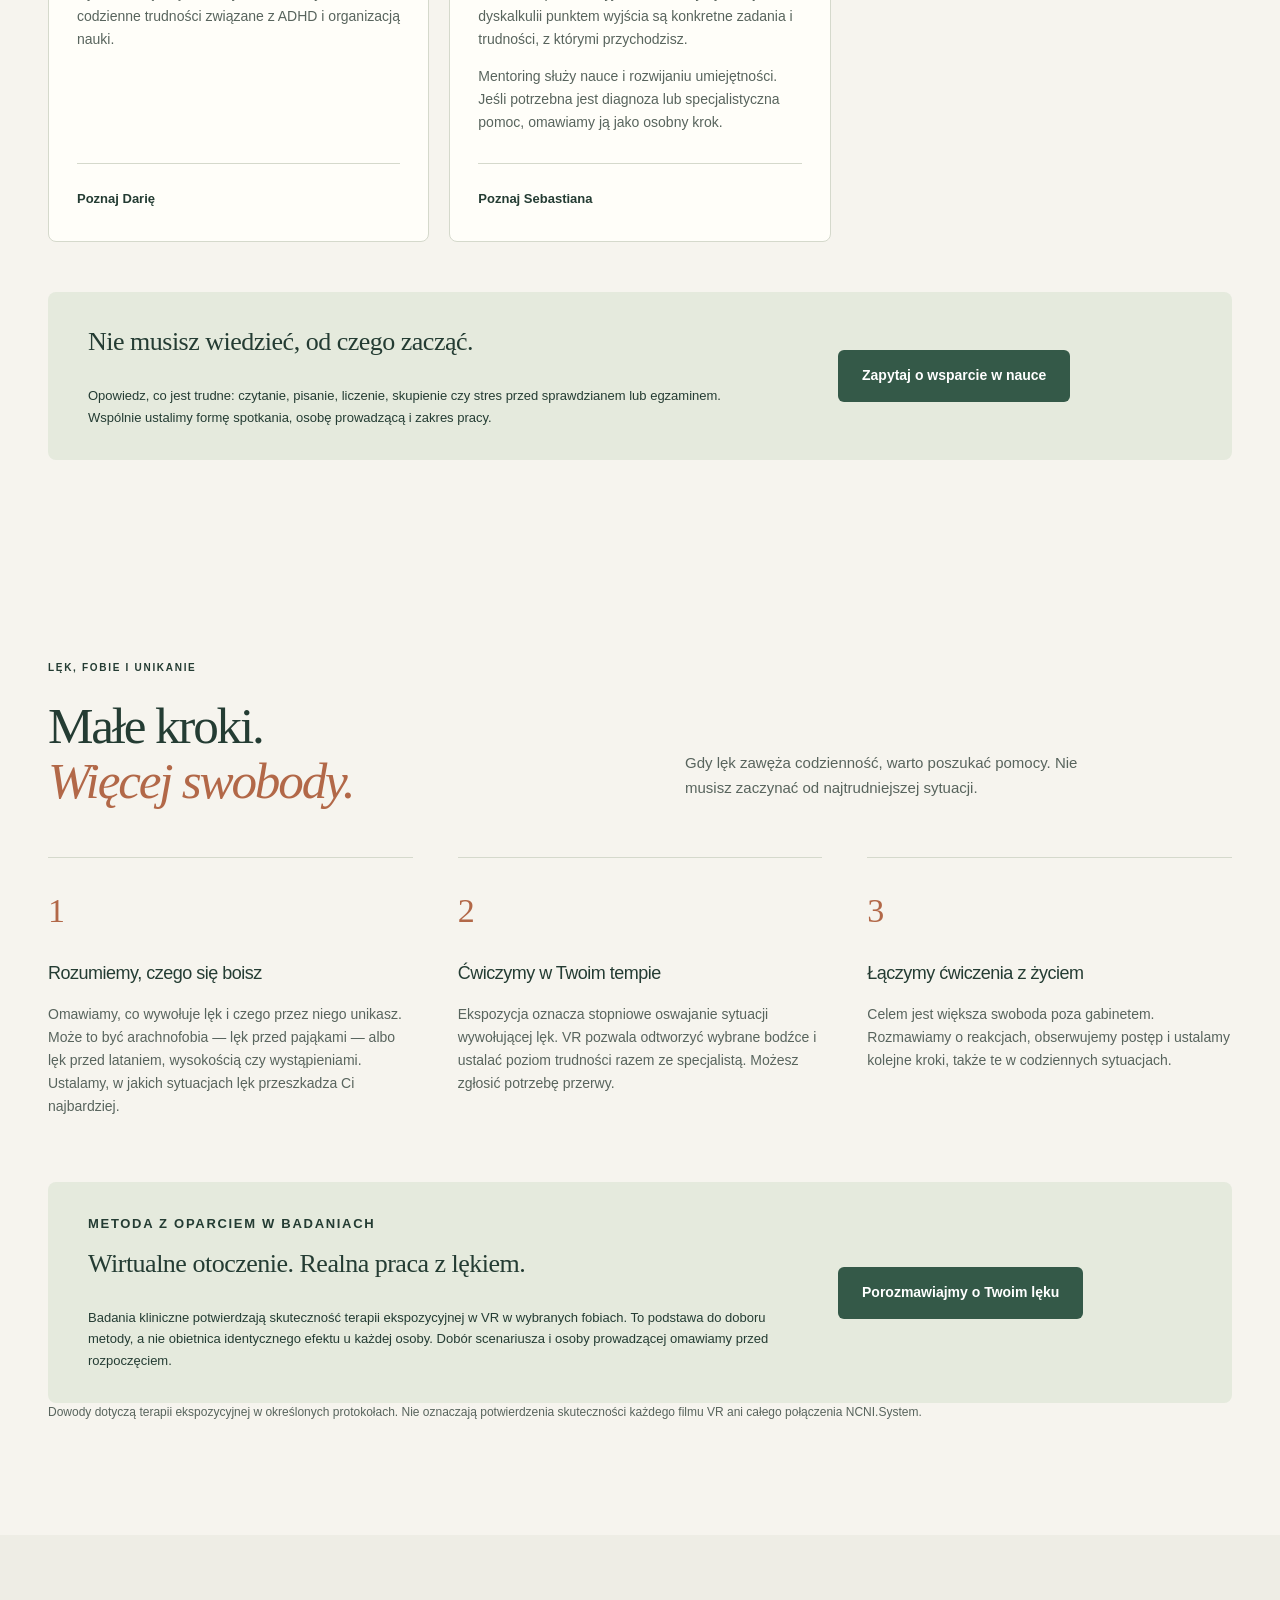
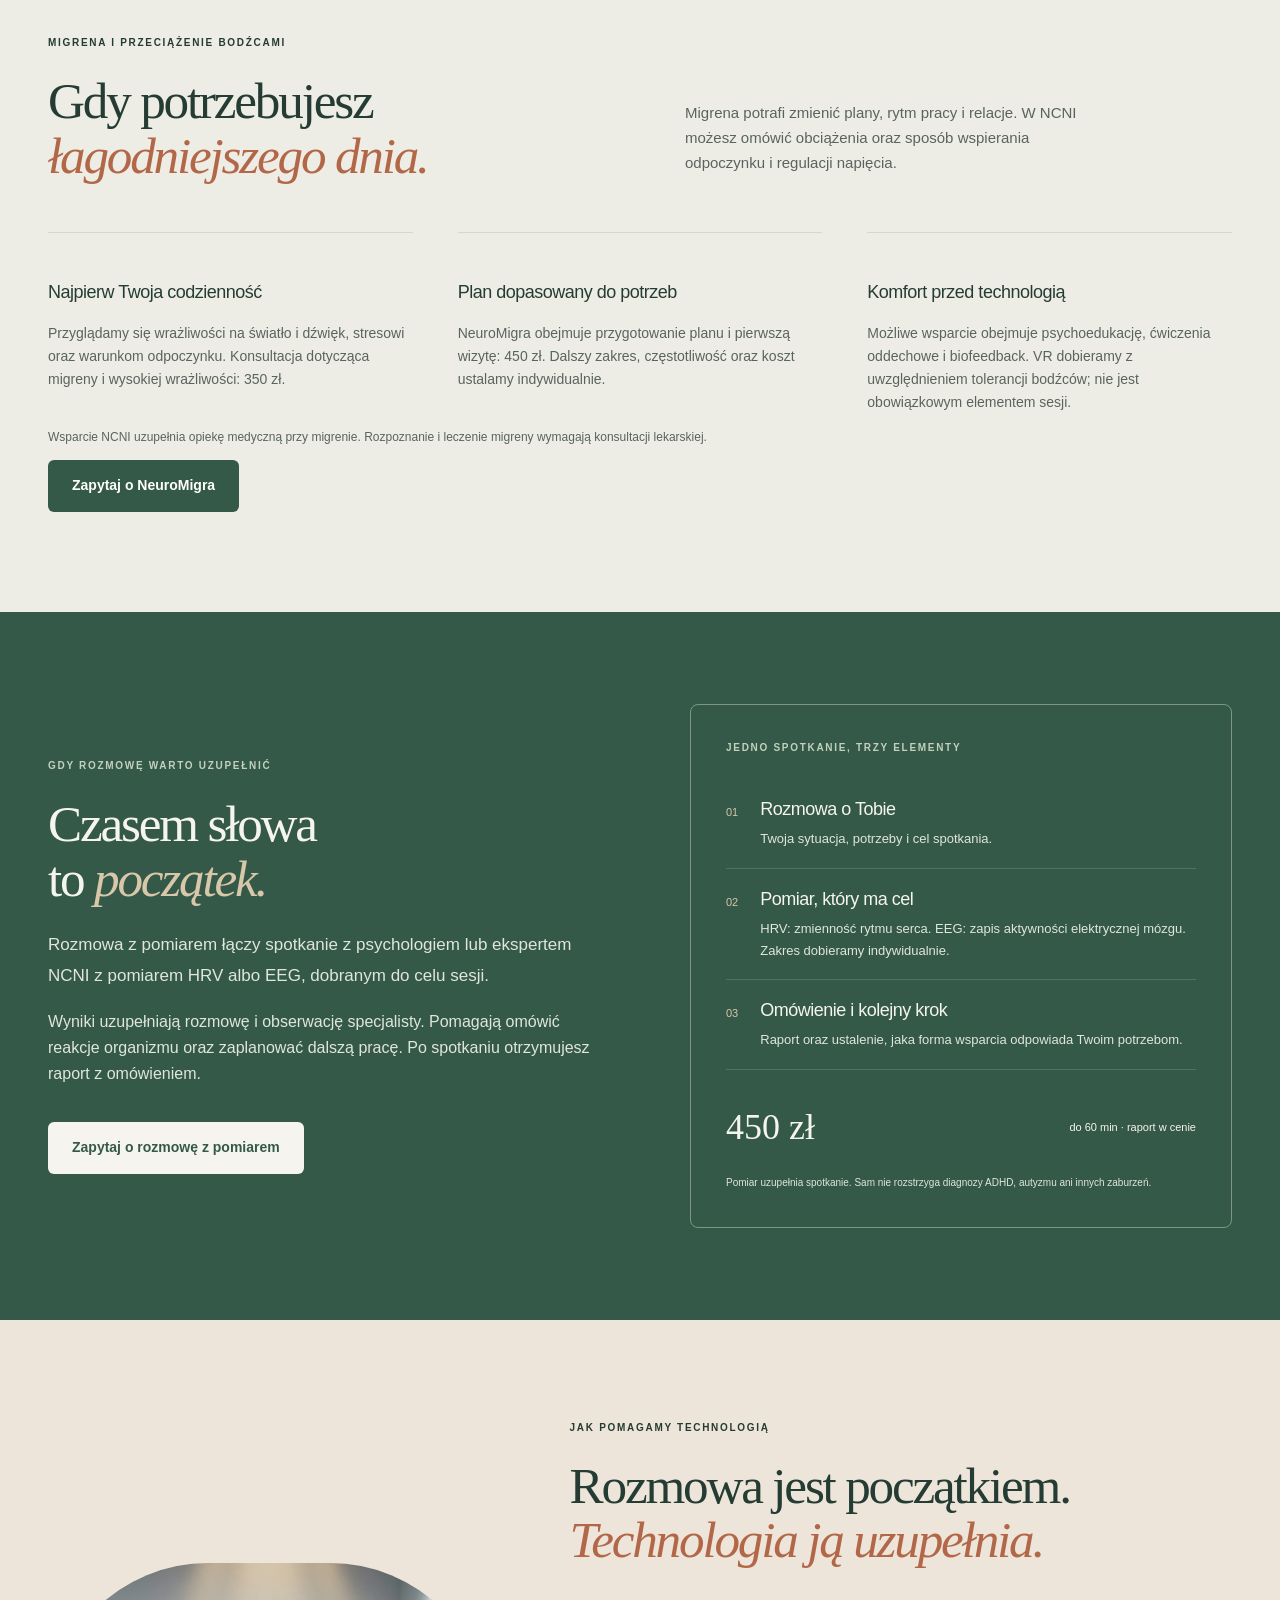
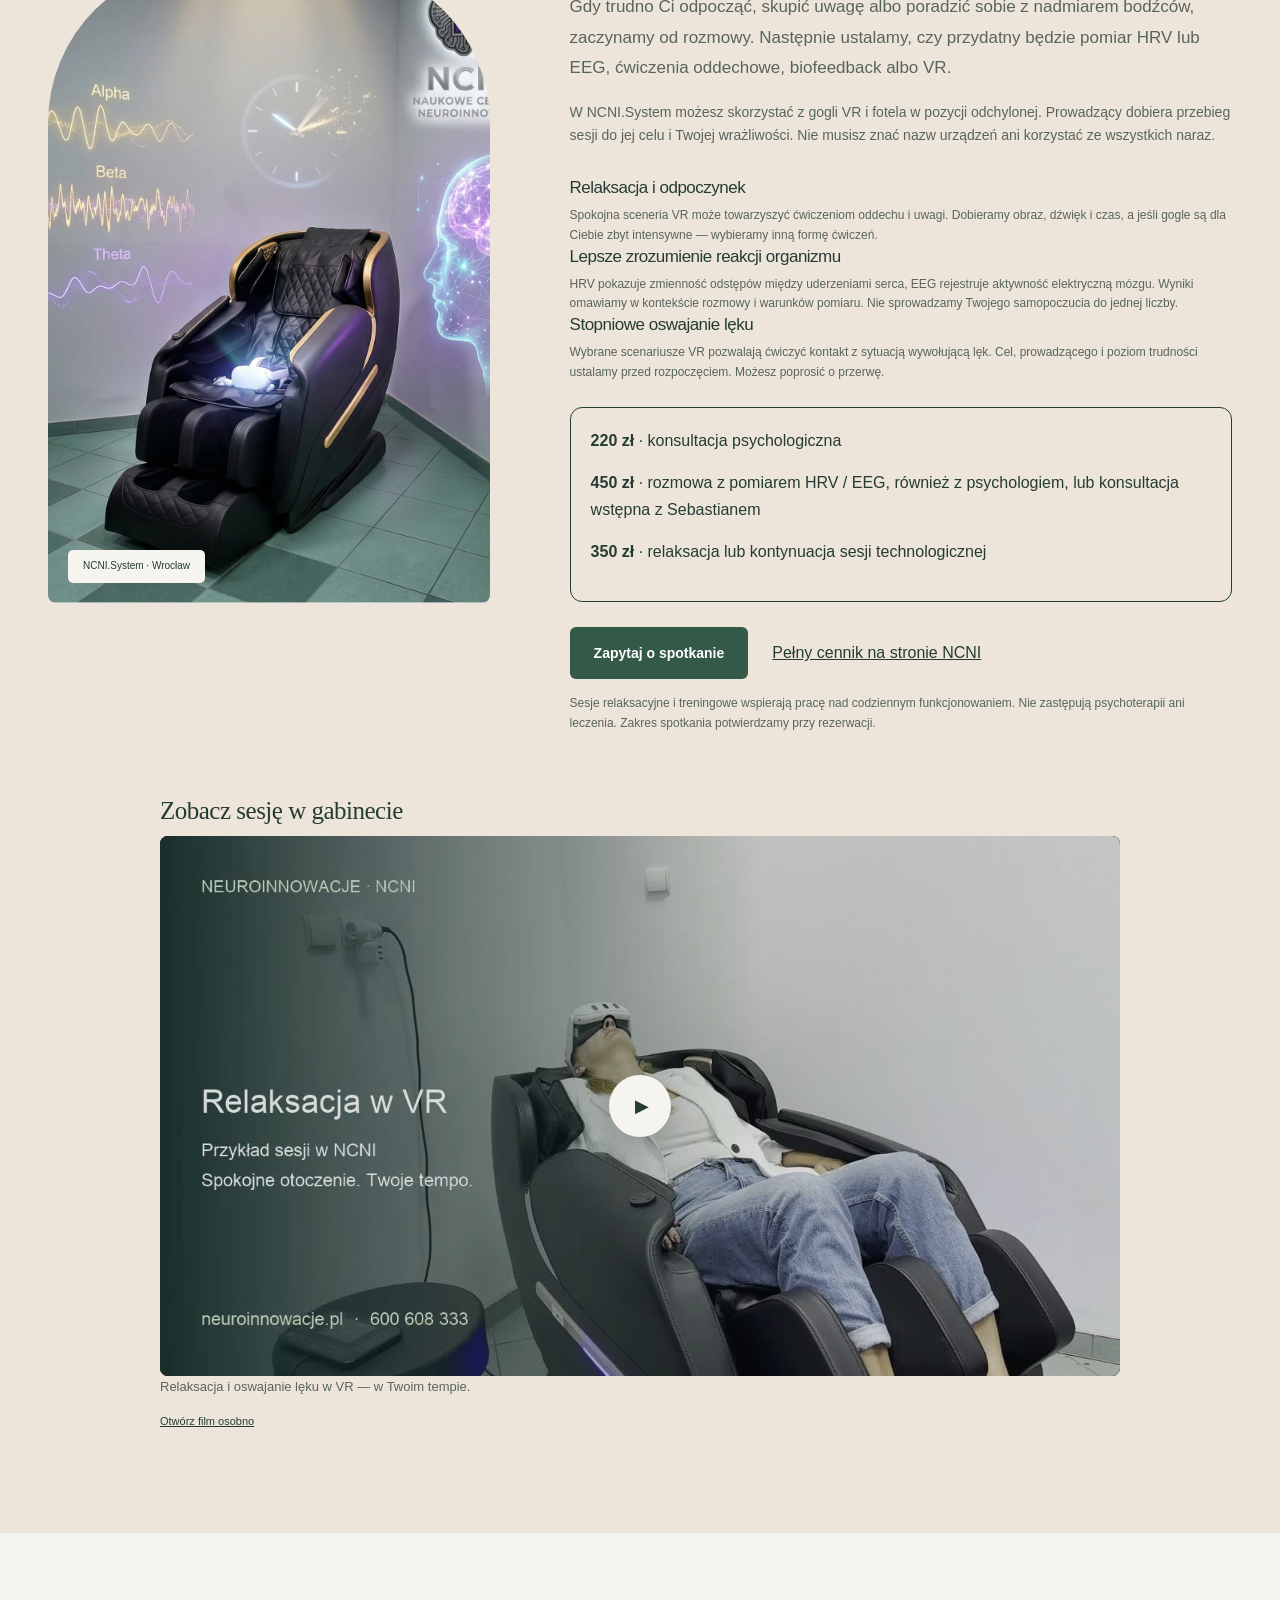
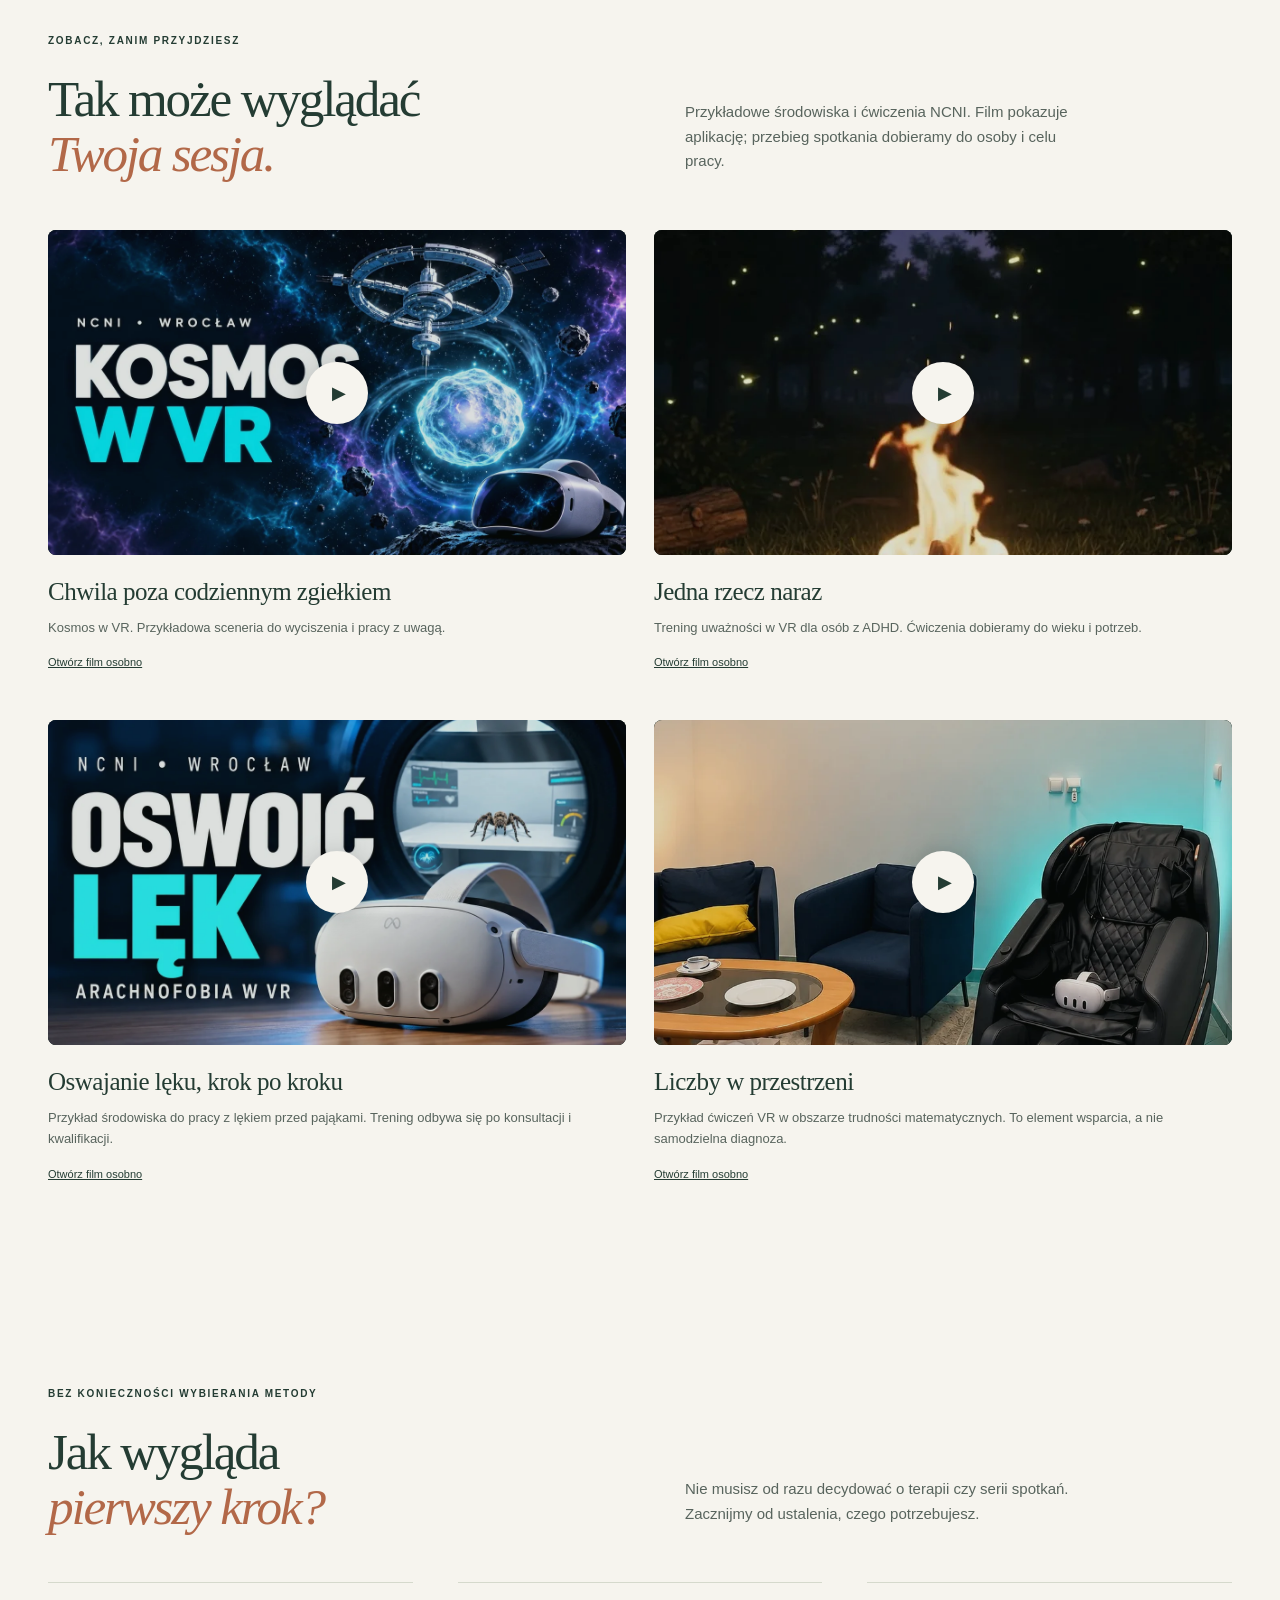
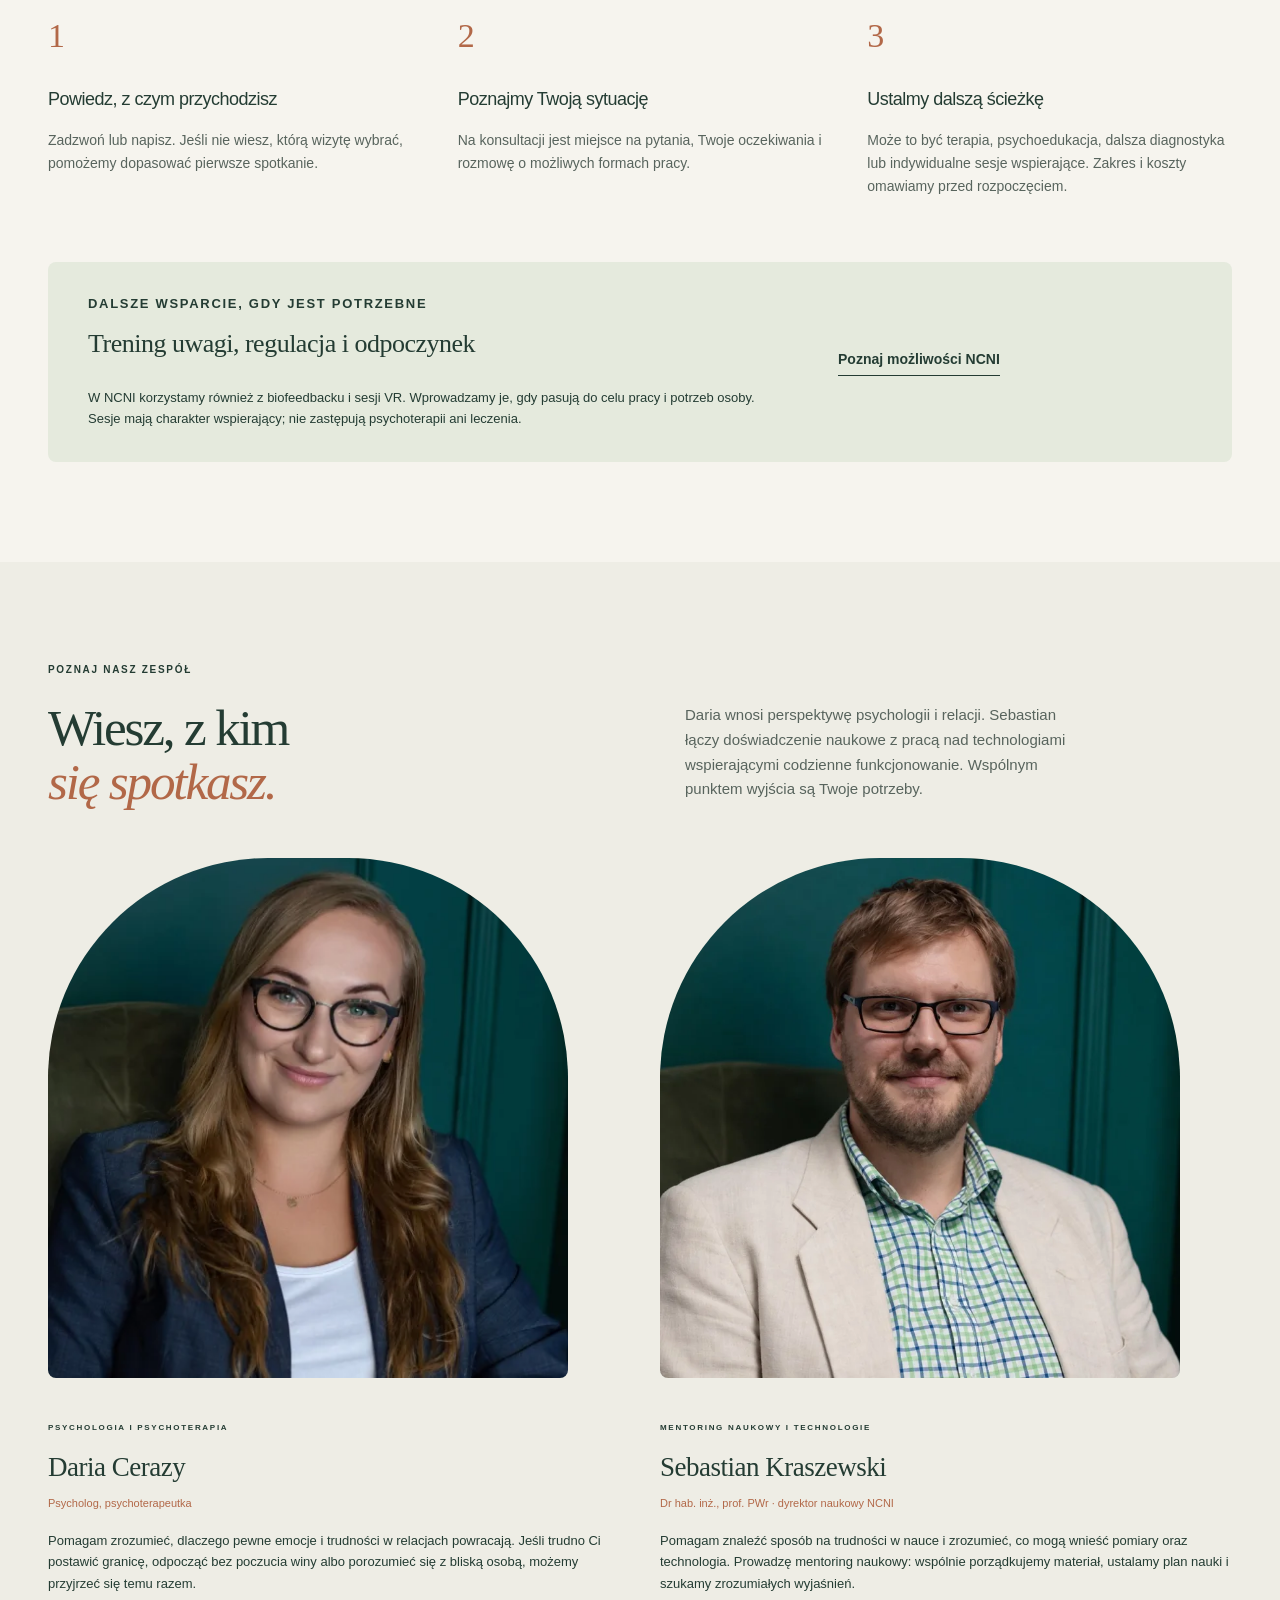
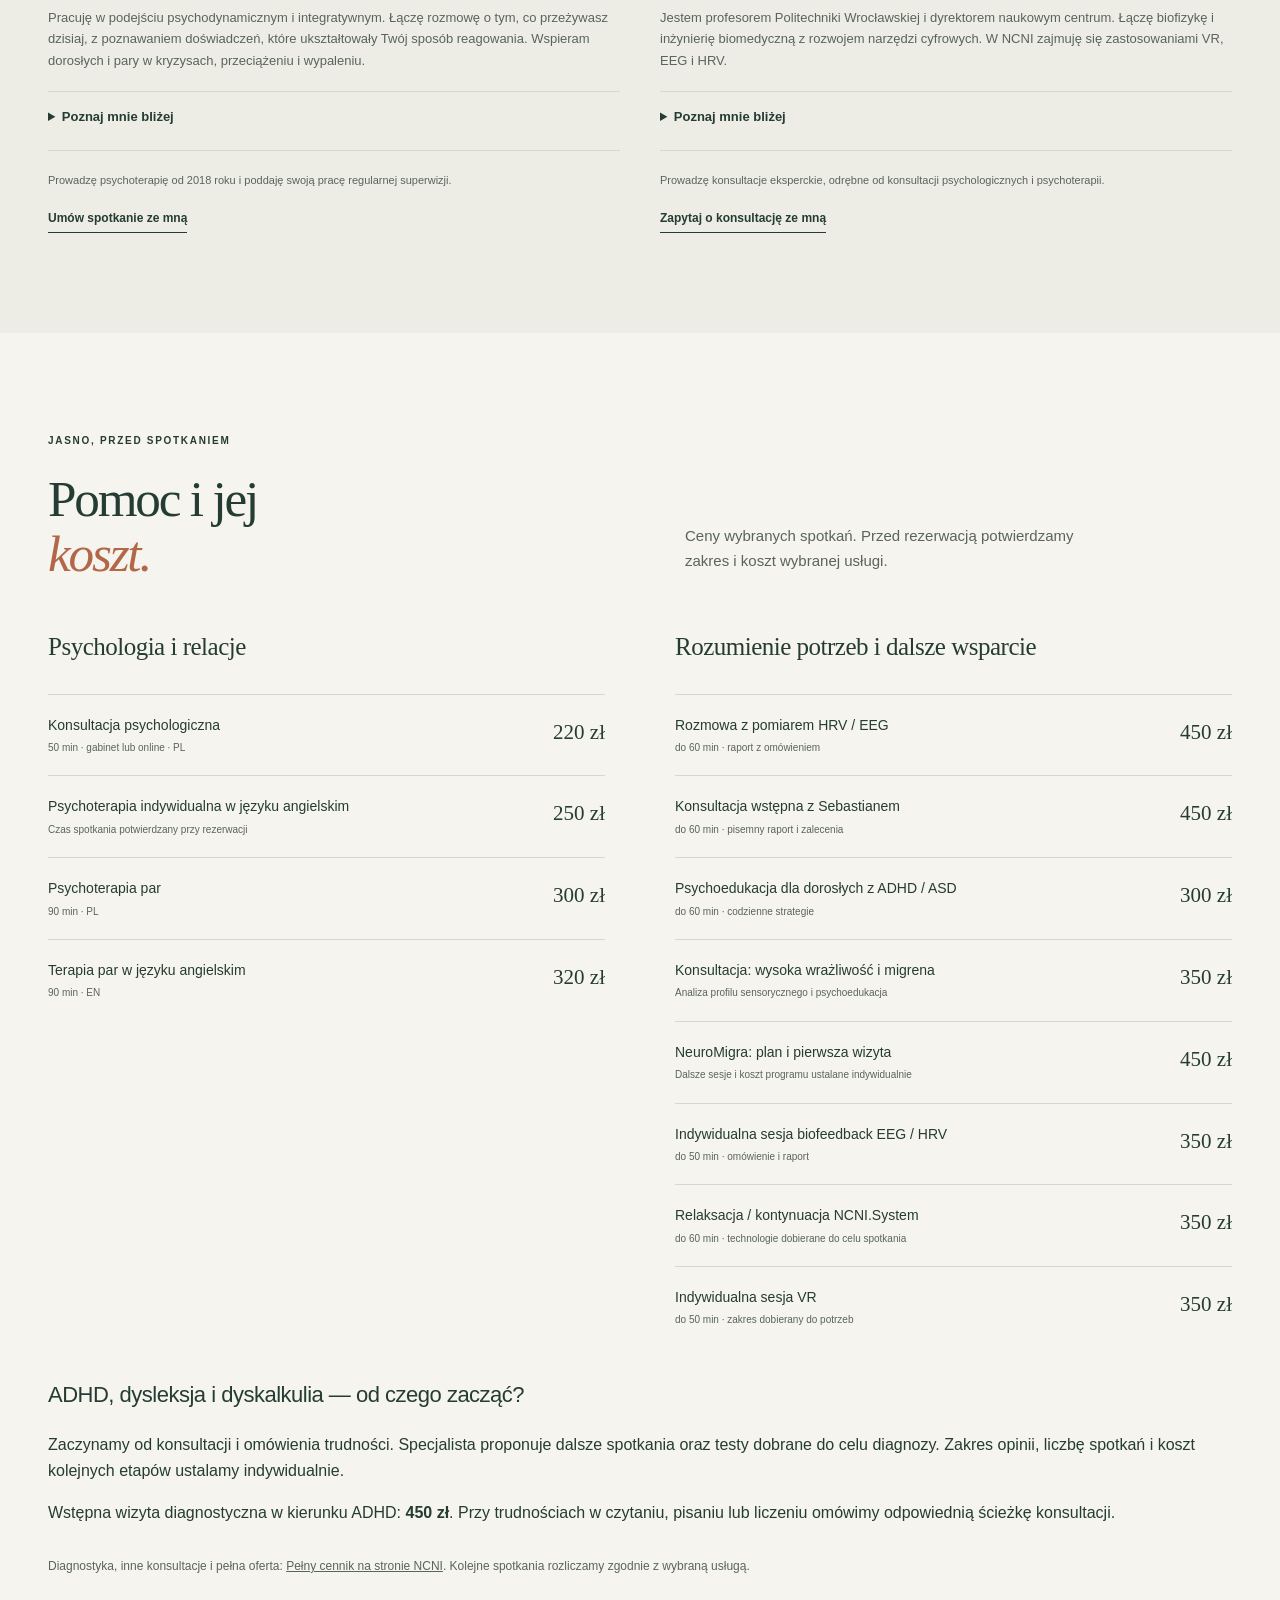
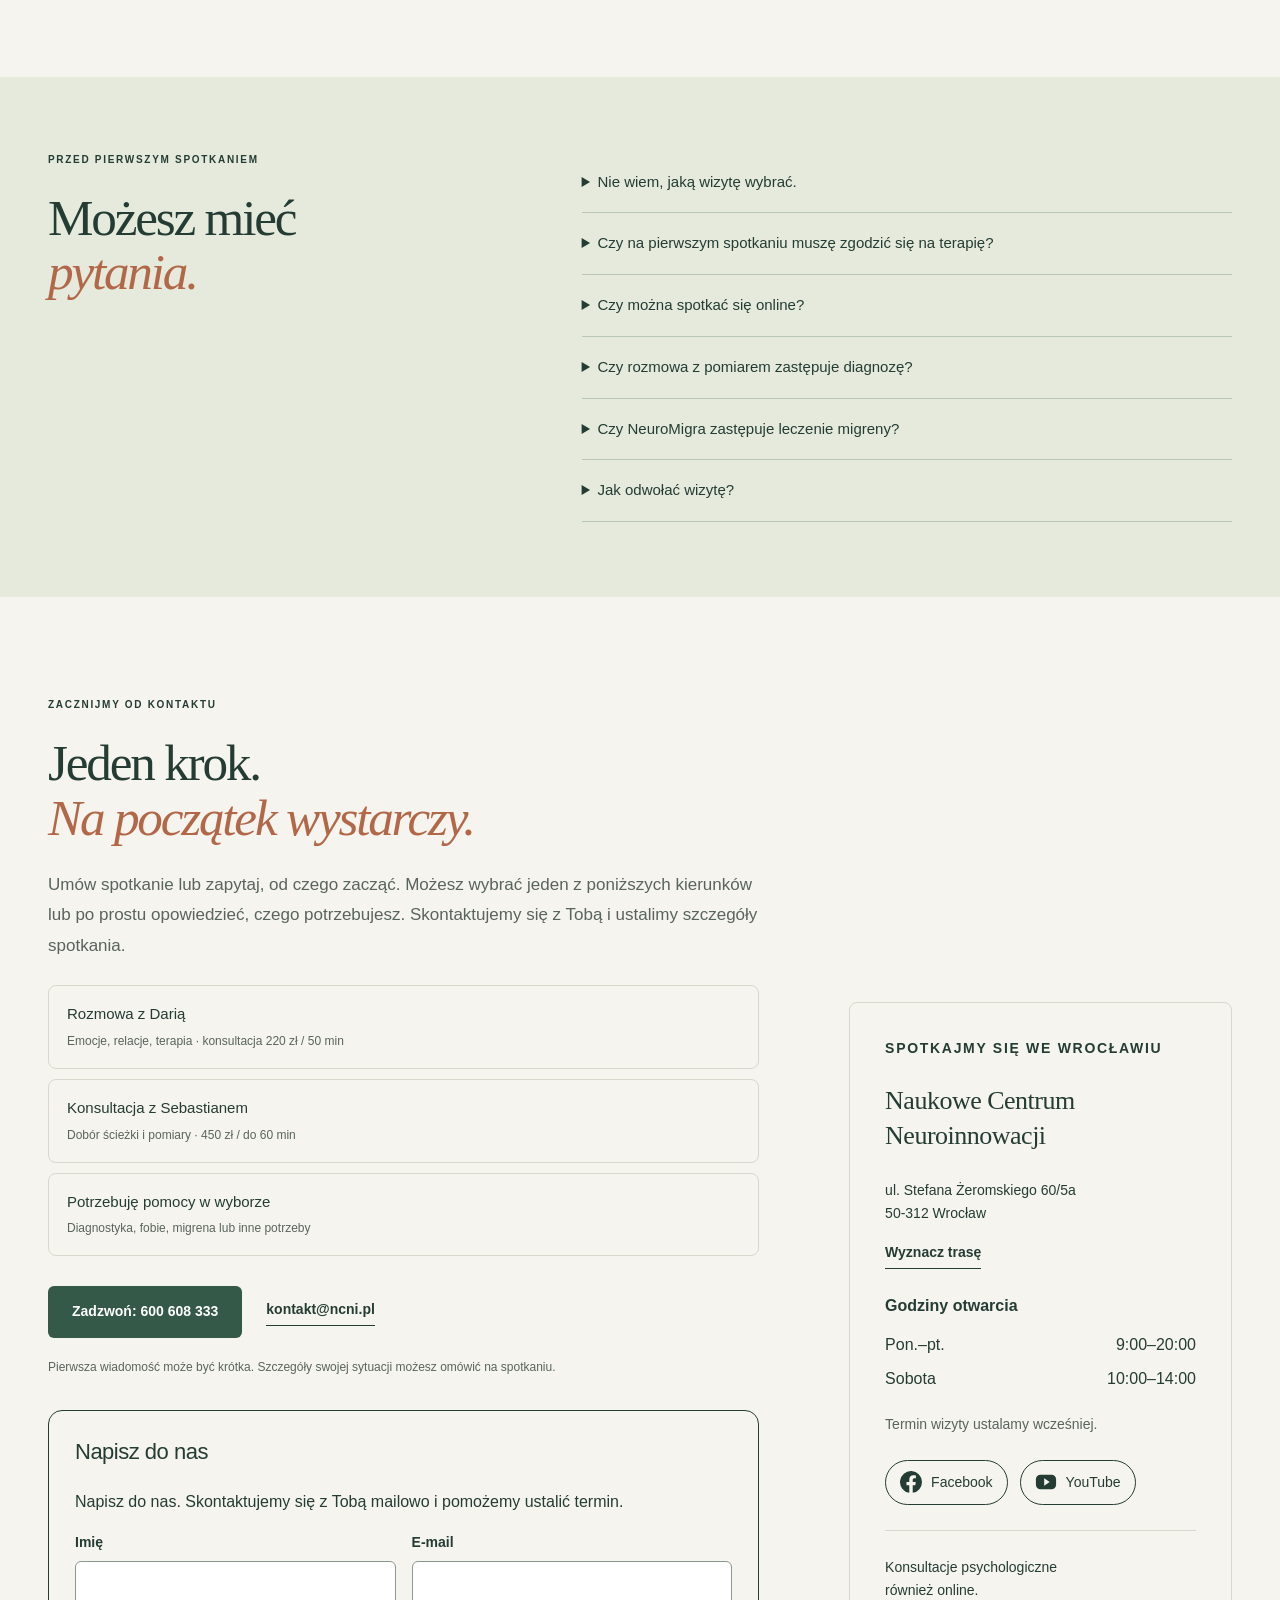
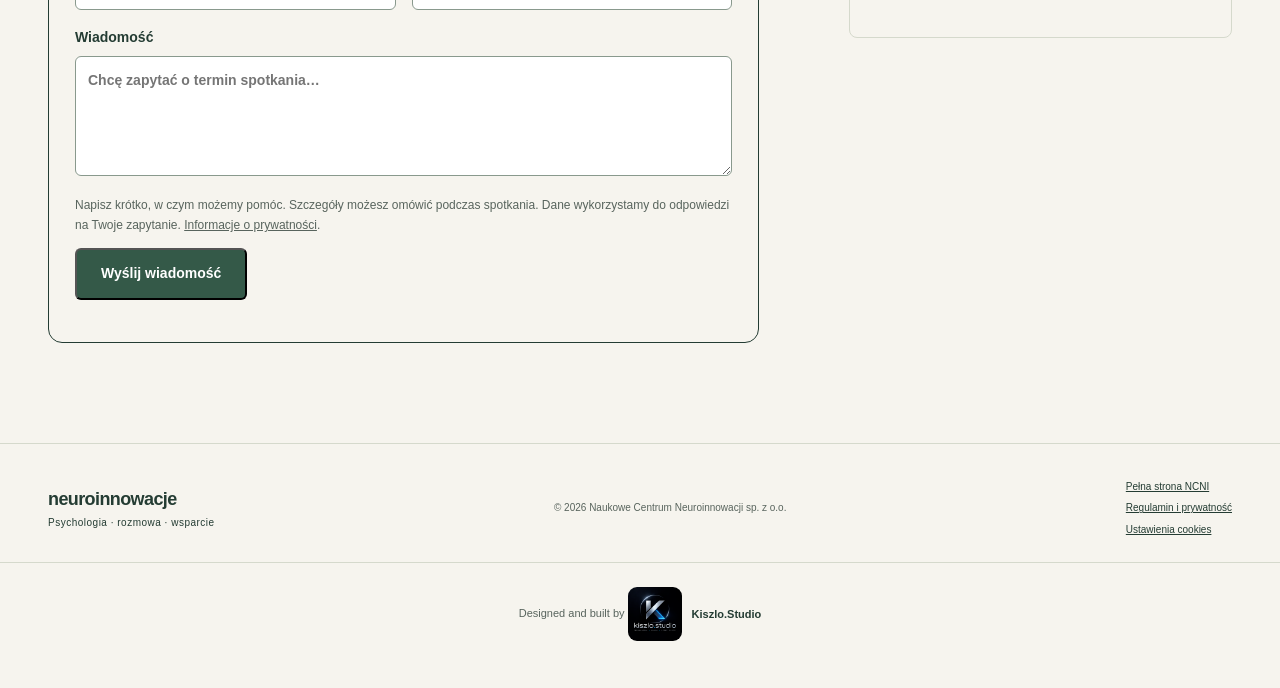
==== commit 69ec18fb: "Use natural, simple language in contact messages" ====
--- a/index.html
+++ b/index.html
@@ -60,7 +60,7 @@
 <section class="team-section" id="zespol"><div class="wrap section"><div class="section-heading"><div><p class="eyebrow">POZNAJ NASZ ZESPÓŁ</p><h2>Wiesz, z kim<br><em>się spotkasz.</em></h2></div><p>Daria wnosi perspektywę psychologii i relacji. Sebastian łączy doświadczenie naukowe z pracą nad technologiami wspierającymi codzienne funkcjonowanie. Wspólnym punktem wyjścia są Twoje potrzeby.</p></div><div class="team-grid"><article class="person" id="daria"><div class="portrait"><img src="assets/daria.webp" width="530" height="530" alt="Daria Cerazy" loading="lazy"></div><div class="person-copy"><p class="eyebrow">PSYCHOLOGIA I PSYCHOTERAPIA</p><h3>Daria Cerazy</h3><p class="role">Psycholog, psychoterapeutka</p><p class="person-story-lead">Pomagam zrozumieć, dlaczego pewne emocje i trudności w relacjach powracają. Jeśli trudno Ci postawić granicę, odpocząć bez poczucia winy albo porozumieć się z bliską osobą, możemy przyjrzeć się temu razem.</p><p>Pracuję w podejściu psychodynamicznym i integratywnym. Łączę rozmowę o tym, co przeżywasz dzisiaj, z poznawaniem doświadczeń, które ukształtowały Twój sposób reagowania. Wspieram dorosłych i pary w kryzysach, przeciążeniu i wypaleniu.</p><details class="person-story"><summary>Poznaj mnie bliżej</summary><p>Łączę pracę w gabinecie z edukacją akademicką. Wykładam na Uniwersytecie WSB Merito i jestem menedżerką kierunku Psychologia i Informatyka. Interesuje mnie, jak technologia może wspierać zdrowie psychiczne z uważnością na relację i bezpieczeństwo.</p><p>W NCNI prowadzę spotkania po polsku i angielsku, indywidualnie oraz z parami. Na pierwszej konsultacji omówimy Twoją sytuację i możliwe kierunki dalszej pracy.</p><a class="text-link" href="https://dariacerazy.pl/o-mnie/">Więcej o mnie </a></details><p class="fine">Prowadzę psychoterapię od 2018 roku i poddaję swoją pracę regularnej superwizji.</p><a class="text-link" href="#kontakt">Umów spotkanie ze mną </a></div></article><article class="person" id="sebastian"><div class="portrait"><img src="assets/sk-green.webp" width="800" height="800" alt="Sebastian Kraszewski" loading="lazy"></div><div class="person-copy"><p class="eyebrow">MENTORING NAUKOWY I TECHNOLOGIE</p><h3>Sebastian Kraszewski</h3><p class="role">Dr hab. inż., prof. PWr · dyrektor naukowy NCNI</p><p class="person-story-lead">Pomagam znaleźć sposób na trudności w nauce i zrozumieć, co mogą wnieść pomiary oraz technologia. Prowadzę mentoring naukowy: wspólnie porządkujemy materiał, ustalamy plan nauki i szukamy zrozumiałych wyjaśnień.</p><p>Jestem profesorem Politechniki Wrocławskiej i dyrektorem naukowym centrum. Łączę biofizykę i inżynierię biomedyczną z rozwojem narzędzi cyfrowych. W NCNI zajmuję się zastosowaniami VR, EEG i HRV.</p><details class="person-story"><summary>Poznaj mnie bliżej</summary><p>Moja praca naukowa obejmuje badania nad błonami biologicznymi, modelowanie molekularne i zastosowania sztucznej inteligencji w medycynie. To zaplecze mojej pracy nad technologiami wspierającymi człowieka.</p><p>W centrum prowadzę konsultacje eksperckie, analizuję pomiary i dobieram scenariusze VR. Uwzględniam różnice w sposobie funkcjonowania i wrażliwości na bodźce, także u osób z ADHD i w spektrum autyzmu.</p><p>Podczas spotkania omówimy zakres pracy i dalsze kroki. Zależy mi, żeby zastosowanie każdego narzędzia miało jasno określony cel.</p><a class="text-link" href="https://ncni.pl/kraszewski.html">Poznaj mój dorobek i biografię </a></details><p class="fine">Prowadzę konsultacje eksperckie, odrębne od konsultacji psychologicznych i psychoterapii.</p><a class="text-link" href="#kontakt">Zapytaj o konsultację ze mną </a></div></article></div></div></section>
 <section class="section wrap" id="ceny"><div class="section-heading"><div><p class="eyebrow">JASNO, PRZED SPOTKANIEM</p><h2>Pomoc i jej<br><em>koszt.</em></h2></div><p>Ceny wybranych spotkań. Przed rezerwacją potwierdzamy zakres i koszt wybranej usługi.</p></div><div class="pricing"><div><h3>Psychologia i relacje</h3><dl><div><dt>Konsultacja psychologiczna <small>50 min · gabinet lub online · PL</small></dt><dd>220 zł</dd></div><div><dt>Psychoterapia indywidualna w języku angielskim<small>Czas spotkania potwierdzany przy rezerwacji</small></dt><dd>250 zł</dd></div><div><dt>Psychoterapia par<small>90 min · PL</small></dt><dd>300 zł</dd></div><div><dt>Terapia par w języku angielskim<small>90 min · EN</small></dt><dd>320 zł</dd></div></dl></div><div><h3>Rozumienie potrzeb i dalsze wsparcie</h3><dl><div><dt>Rozmowa z pomiarem HRV / EEG<small>do 60 min · raport z omówieniem</small></dt><dd>450 zł</dd></div><div><dt>Konsultacja wstępna z Sebastianem<small>do 60 min · pisemny raport i zalecenia</small></dt><dd>450 zł</dd></div><div><dt>Psychoedukacja dla dorosłych z ADHD / ASD<small>do 60 min · codzienne strategie</small></dt><dd>300 zł</dd></div><div><dt>Konsultacja: wysoka wrażliwość i migrena<small>Analiza profilu sensorycznego i psychoedukacja</small></dt><dd>350 zł</dd></div><div><dt>NeuroMigra: plan i pierwsza wizyta<small>Dalsze sesje i koszt programu ustalane indywidualnie</small></dt><dd>450 zł</dd></div><div><dt>Indywidualna sesja biofeedback EEG / HRV<small>do 50 min · omówienie i raport</small></dt><dd>350 zł</dd></div><div><dt>Relaksacja / kontynuacja NCNI.System<small>do 60 min · technologie dobierane do celu spotkania</small></dt><dd>350 zł</dd></div><div><dt>Indywidualna sesja VR<small>do 50 min · zakres dobierany do potrzeb</small></dt><dd>350 zł</dd></div></dl></div></div><div class="diagnosis-note" style="margin-top:32px"><h3>ADHD, dysleksja i dyskalkulia — od czego zacząć?</h3><p>Zaczynamy od konsultacji i omówienia trudności. Specjalista proponuje dalsze spotkania oraz testy dobrane do celu diagnozy. Zakres opinii, liczbę spotkań i koszt kolejnych etapów ustalamy indywidualnie.</p><p>Wstępna wizyta diagnostyczna w kierunku ADHD: <strong>450 zł</strong>. Przy trudnościach w czytaniu, pisaniu lub liczeniu omówimy odpowiednią ścieżkę konsultacji.</p></div><p class="pricing-footer">Diagnostyka, inne konsultacje i pełna oferta: <a href="https://ncni.pl/cennik.html">Pełny cennik na stronie NCNI</a>. Kolejne spotkania rozliczamy zgodnie z wybraną usługą.</p></section>
 <section class="faq-section"><div class="wrap faq-grid"><div><p class="eyebrow">PRZED PIERWSZYM SPOTKANIEM</p><h2>Możesz mieć<br><em>pytania.</em></h2></div><div><details><summary>Nie wiem, jaką wizytę wybrać.</summary><p>Napisz lub zadzwoń i krótko opowiedz, czego szukasz. Nie musisz samodzielnie wybierać metody. Przy trudnościach emocjonalnych możesz zacząć od konsultacji psychologicznej. Jeśli interesuje Cię pomiar lub dobór dalszej ścieżki w NCNI, omówimy odpowiedni wariant spotkania.</p></details><details><summary>Czy na pierwszym spotkaniu muszę zgodzić się na terapię?</summary><p>Nie. Konsultacja jest okazją do poznania sytuacji i omówienia możliwości. Decyzję o dalszych spotkaniach podejmujesz po rozmowie o celu, formie i kosztach pracy.</p></details><details><summary>Czy można spotkać się online?</summary><p>Konsultacje psychologiczne są dostępne w gabinecie i online, w tej samej cenie. Dostępność pozostałych form spotkań potwierdzamy przy rezerwacji. Sesje z pomiarem i technologiami wymagają obecności w gabinecie.</p></details><details><summary>Czy rozmowa z pomiarem zastępuje diagnozę?</summary><p>Nie. HRV lub EEG uzupełniają rozmowę i obserwację. Jeśli potrzebna jest diagnostyka psychologiczna lub konsultacja medyczna, ustalamy ją jako osobny etap.</p></details><details><summary>Czy NeuroMigra zastępuje leczenie migreny?</summary><p>Nie. Program ma charakter wspierający: obejmuje dobór form regulacji i odpoczynku oraz pracę z codziennymi obciążeniami. Nie zastępuje konsultacji lekarskiej, diagnostyki ani leczenia migreny. Dalszy zakres i koszty ustalamy indywidualnie.</p></details><details><summary>Jak odwołać wizytę?</summary><p>Zgodnie z cennikiem NCNI odwołanie jest bezpłatne do 24 godzin przed spotkaniem. Późniejsze odwołanie wiąże się z opłatą równą cenie wizyty. Szczegóły potwierdzamy przy rezerwacji.</p></details></div></div></section>
-<section class="contact section wrap" id="kontakt"><div><p class="eyebrow">ZACZNIJMY OD KONTAKTU</p><h2>Jeden krok.<br><em>Na początek wystarczy.</em></h2><p class="lead">Umów spotkanie lub zapytaj, od czego zacząć. Możesz wybrać jeden z poniższych kierunków lub po prostu opowiedzieć, czego potrzebujesz. Rejestracja NCNI potwierdzi osobę prowadzącą, termin i cenę.</p><div class="visit-options"><a href="mailto:kontakt@ncni.pl?subject=Konsultacja%20z%20Dari%C4%85">Rozmowa z Darią<span>Emocje, relacje, terapia · konsultacja 220 zł / 50 min </span></a><a href="mailto:kontakt@ncni.pl?subject=Konsultacja%20ekspercka%20z%20Sebastianem">Konsultacja z Sebastianem<span>Dobór ścieżki i pomiary · 450 zł / do 60 min </span></a><a href="mailto:kontakt@ncni.pl?subject=Pomoc%20w%20wyborze%20wizyty">Potrzebuję pomocy w wyborze<span>Diagnostyka, fobie, migrena lub inne potrzeby </span></a></div><div class="actions"><a class="button" href="tel:+48600608333">Zadzwoń: 600 608 333 </a><a class="text-link" href="mailto:kontakt@ncni.pl">kontakt@ncni.pl </a></div><p class="fine">Pierwsza wiadomość może być krótka. Szczegóły swojej sytuacji możesz omówić na spotkaniu.</p><form id="contact-form" class="contact-form" action="api/contact.php" method="post"><h3>Napisz do nas</h3><p>Zapytaj o spotkanie. Odpowiemy na Twój e-mail.</p><div class="contact-fields"><label>Imię<input name="name" autocomplete="given-name" required maxlength="80"></label><label>E-mail<input name="email" type="email" autocomplete="email" required maxlength="254"></label></div><label>Wiadomość<textarea name="message" required minlength="3" maxlength="2000" placeholder="Chcę zapytać o termin spotkania…"></textarea></label><div class="contact-trap" aria-hidden="true"><label>Pozostaw puste<input name="website" tabindex="-1" autocomplete="off"></label></div><p class="fine">Wystarczy krótka wiadomość organizacyjna — szczegóły zdrowotne omówisz ze specjalistą. Dane wykorzystamy do odpowiedzi na Twoje zapytanie. <a href="https://ncni.pl/regulamin.html">Informacje o prywatności</a>.</p><button class="button" type="submit">Wyślij wiadomość</button><p role="status" aria-live="polite"></p><noscript><p>Aby wysłać formularz, włącz JavaScript lub napisz na <a href="mailto:kontakt@ncni.pl">kontakt@ncni.pl</a>.</p></noscript></form></div><aside class="address"><p class="eyebrow">SPOTKAJMY SIĘ WE WROCŁAWIU</p><h3>Naukowe Centrum<br>Neuroinnowacji</h3><p>ul. Stefana Żeromskiego 60/5a<br>50-312 Wrocław</p><a class="text-link" href="https://www.google.com/maps/search/?api=1&query=Stefana+Zeromskiego+60+Wroclaw" target="_blank" rel="noopener noreferrer">Wyznacz trasę </a><div class="contact-hours"><h4>Godziny otwarcia</h4><dl><div><dt>Pon.–pt.</dt><dd>9:00–20:00</dd></div><div><dt>Sobota</dt><dd>10:00–14:00</dd></div></dl><p class="fine">Termin wizyty ustalamy wcześniej.</p></div><div class="social-links" aria-label="NCNI w mediach społecznościowych"><a href="https://www.facebook.com/profile.php?id=61579420537737" target="_blank" rel="noopener noreferrer"><svg viewBox="0 0 24 24" aria-hidden="true" fill="currentColor"><path d="M24 12a12 12 0 1 0-13.875 11.855V15.47H7.078V12h3.047V9.356c0-3.007 1.792-4.669 4.533-4.669 1.313 0 2.686.235 2.686.235v2.953h-1.513c-1.49 0-1.956.925-1.956 1.874V12h3.328l-.532 3.469h-2.796v8.386A12.003 12.003 0 0 0 24 12z"/></svg>Facebook</a><a href="https://youtube.com/@neuroinnowacje" target="_blank" rel="noopener noreferrer"><svg viewBox="0 0 24 24" aria-hidden="true"><rect x="1" y="4" width="22" height="16" rx="5" fill="currentColor"/><path d="m10 8 6 4-6 4z" fill="#f6f4ee"/></svg>YouTube</a></div><hr><p>Konsultacje psychologiczne<br>również online.</p></aside></section>
+<section class="contact section wrap" id="kontakt"><div><p class="eyebrow">ZACZNIJMY OD KONTAKTU</p><h2>Jeden krok.<br><em>Na początek wystarczy.</em></h2><p class="lead">Umów spotkanie lub zapytaj, od czego zacząć. Możesz wybrać jeden z poniższych kierunków lub po prostu opowiedzieć, czego potrzebujesz. Skontaktujemy się z Tobą i ustalimy szczegóły spotkania.</p><div class="visit-options"><a href="mailto:kontakt@ncni.pl?subject=Konsultacja%20z%20Dari%C4%85">Rozmowa z Darią<span>Emocje, relacje, terapia · konsultacja 220 zł / 50 min </span></a><a href="mailto:kontakt@ncni.pl?subject=Konsultacja%20ekspercka%20z%20Sebastianem">Konsultacja z Sebastianem<span>Dobór ścieżki i pomiary · 450 zł / do 60 min </span></a><a href="mailto:kontakt@ncni.pl?subject=Pomoc%20w%20wyborze%20wizyty">Potrzebuję pomocy w wyborze<span>Diagnostyka, fobie, migrena lub inne potrzeby </span></a></div><div class="actions"><a class="button" href="tel:+48600608333">Zadzwoń: 600 608 333 </a><a class="text-link" href="mailto:kontakt@ncni.pl">kontakt@ncni.pl </a></div><p class="fine">Pierwsza wiadomość może być krótka. Szczegóły swojej sytuacji możesz omówić na spotkaniu.</p><form id="contact-form" class="contact-form" action="api/contact.php" method="post"><h3>Napisz do nas</h3><p>Napisz do nas. Skontaktujemy się z Tobą mailowo i pomożemy ustalić termin.</p><div class="contact-fields"><label>Imię<input name="name" autocomplete="given-name" required maxlength="80"></label><label>E-mail<input name="email" type="email" autocomplete="email" required maxlength="254"></label></div><label>Wiadomość<textarea name="message" required minlength="3" maxlength="2000" placeholder="Chcę zapytać o termin spotkania…"></textarea></label><div class="contact-trap" aria-hidden="true"><label>Pozostaw puste<input name="website" tabindex="-1" autocomplete="off"></label></div><p class="fine">Napisz krótko, w czym możemy pomóc. Szczegóły możesz omówić podczas spotkania. Dane wykorzystamy do odpowiedzi na Twoje zapytanie. <a href="https://ncni.pl/regulamin.html">Informacje o prywatności</a>.</p><button class="button" type="submit">Wyślij wiadomość</button><p role="status" aria-live="polite"></p><noscript><p>Aby wysłać formularz, włącz JavaScript lub napisz na <a href="mailto:kontakt@ncni.pl">kontakt@ncni.pl</a>.</p></noscript></form></div><aside class="address"><p class="eyebrow">SPOTKAJMY SIĘ WE WROCŁAWIU</p><h3>Naukowe Centrum<br>Neuroinnowacji</h3><p>ul. Stefana Żeromskiego 60/5a<br>50-312 Wrocław</p><a class="text-link" href="https://www.google.com/maps/search/?api=1&query=Stefana+Zeromskiego+60+Wroclaw" target="_blank" rel="noopener noreferrer">Wyznacz trasę </a><div class="contact-hours"><h4>Godziny otwarcia</h4><dl><div><dt>Pon.–pt.</dt><dd>9:00–20:00</dd></div><div><dt>Sobota</dt><dd>10:00–14:00</dd></div></dl><p class="fine">Termin wizyty ustalamy wcześniej.</p></div><div class="social-links" aria-label="NCNI w mediach społecznościowych"><a href="https://www.facebook.com/profile.php?id=61579420537737" target="_blank" rel="noopener noreferrer"><svg viewBox="0 0 24 24" aria-hidden="true" fill="currentColor"><path d="M24 12a12 12 0 1 0-13.875 11.855V15.47H7.078V12h3.047V9.356c0-3.007 1.792-4.669 4.533-4.669 1.313 0 2.686.235 2.686.235v2.953h-1.513c-1.49 0-1.956.925-1.956 1.874V12h3.328l-.532 3.469h-2.796v8.386A12.003 12.003 0 0 0 24 12z"/></svg>Facebook</a><a href="https://youtube.com/@neuroinnowacje" target="_blank" rel="noopener noreferrer"><svg viewBox="0 0 24 24" aria-hidden="true"><rect x="1" y="4" width="22" height="16" rx="5" fill="currentColor"/><path d="m10 8 6 4-6 4z" fill="#f6f4ee"/></svg>YouTube</a></div><hr><p>Konsultacje psychologiczne<br>również online.</p></aside></section>
 </main>
 <footer><div class="wrap footer-inner"><a class="brand" href="#start">neuroinnowacje<small>Psychologia · rozmowa · wsparcie</small></a><p>© 2026 Naukowe Centrum Neuroinnowacji sp. z o.o.</p><div><a href="https://ncni.pl/">Pełna strona NCNI </a><a href="https://ncni.pl/regulamin.html">Regulamin i prywatność</a><a href="#" data-consent-settings>Ustawienia cookies</a></div></div><div class="design-credit">Designed and built by <a href="https://kiszlo.studio/"><img src="assets/kiszlo-studio.png" width="54" height="54" alt="" loading="lazy"> Kiszlo.Studio</a></div></footer>
 <nav class="mobile-nav" aria-label="Nawigacja na telefonie"><a href="#pomoc">Pomoc</a><a href="neuroroznorodnosc.html">Neuroróżn.</a><a href="#zespol">Zespół</a><a href="#system">Technologie</a><a href="#kontakt">Umów </a></nav>
--- a/assets/contact.css
+++ b/assets/contact.css
@@ -1 +1 @@
-.social-links{display:flex;flex-wrap:wrap;gap:12px;margin:24px 0}.social-links a{display:inline-flex;align-items:center;gap:9px;padding:10px 14px;border:1px solid currentColor;border-radius:999px;text-decoration:none;font-size:14px}.social-links svg{width:22px;height:22px;flex:none}.social-links a:hover{background:#ffffff80}.contact-hours{margin:24px 0}.contact-hours h4{margin:0 0 12px}.contact-hours dl{margin:0}.contact-hours dl div{display:flex;justify-content:space-between;gap:16px;margin:8px 0}.contact-hours dd{margin:0;font-variant-numeric:tabular-nums}.design-credit a{display:inline-flex;align-items:center;gap:10px;vertical-align:middle}.design-credit img{width:54px;height:54px;object-fit:contain;border-radius:9px}.contact-form{margin-top:32px;padding:26px;border:1px solid currentColor;border-radius:14px}.contact-form h3{margin-top:0}.contact-fields{display:grid;grid-template-columns:1fr 1fr;gap:16px}.contact-form label{display:block;font-size:14px;font-weight:600}.contact-form input,.contact-form textarea{display:block;width:100%;box-sizing:border-box;margin:7px 0 16px;padding:12px;border:1px solid #89998d;border-radius:6px;background:#fff;color:#233a2d;font:inherit}.contact-form textarea{resize:vertical;min-height:120px}.contact-form .fine{font-weight:400}.contact-form button{cursor:pointer}.contact-form button:disabled{opacity:.65;cursor:wait}.contact-form [role=status]{margin-top:12px;line-height:1.5}.contact-trap{position:absolute;left:-10000px;width:1px;height:1px;overflow:hidden}@media(max-width:600px){.contact-fields{grid-template-columns:1fr}.contact-form{padding:18px}}
+.social-links{display:flex;flex-wrap:wrap;gap:12px;margin:24px 0}.social-links a{display:inline-flex;align-items:center;gap:9px;padding:10px 14px;border:1px solid currentColor;border-radius:999px;text-decoration:none;font-size:14px}.social-links svg{width:22px;height:22px;flex:none}.social-links a:hover{background:#ffffff80}.contact-hours{margin:24px 0}.contact-hours h4{margin:0 0 12px}.contact-hours dl{margin:0}.contact-hours dl div{display:flex;justify-content:space-between;gap:16px;margin:8px 0}.contact-hours dd{white-space:nowrap;margin:0;font-variant-numeric:tabular-nums}.design-credit a{display:inline-flex;align-items:center;gap:10px;vertical-align:middle}.design-credit img{width:54px;height:54px;object-fit:contain;border-radius:9px}.contact-form{margin-top:32px;padding:26px;border:1px solid currentColor;border-radius:14px}.contact-form h3{margin-top:0}.contact-fields{display:grid;grid-template-columns:1fr 1fr;gap:16px}.contact-form label{display:block;font-size:14px;font-weight:600}.contact-form input,.contact-form textarea{display:block;width:100%;box-sizing:border-box;margin:7px 0 16px;padding:12px;border:1px solid #89998d;border-radius:6px;background:#fff;color:#233a2d;font:inherit}.contact-form textarea{resize:vertical;min-height:120px}.contact-form .fine{font-weight:400}.contact-form button{cursor:pointer}.contact-form button:disabled{opacity:.65;cursor:wait}.contact-form [role=status]{margin-top:12px;line-height:1.5}.contact-trap{position:absolute;left:-10000px;width:1px;height:1px;overflow:hidden}@media(max-width:600px){.contact-fields{grid-template-columns:1fr}.contact-form{padding:18px}}
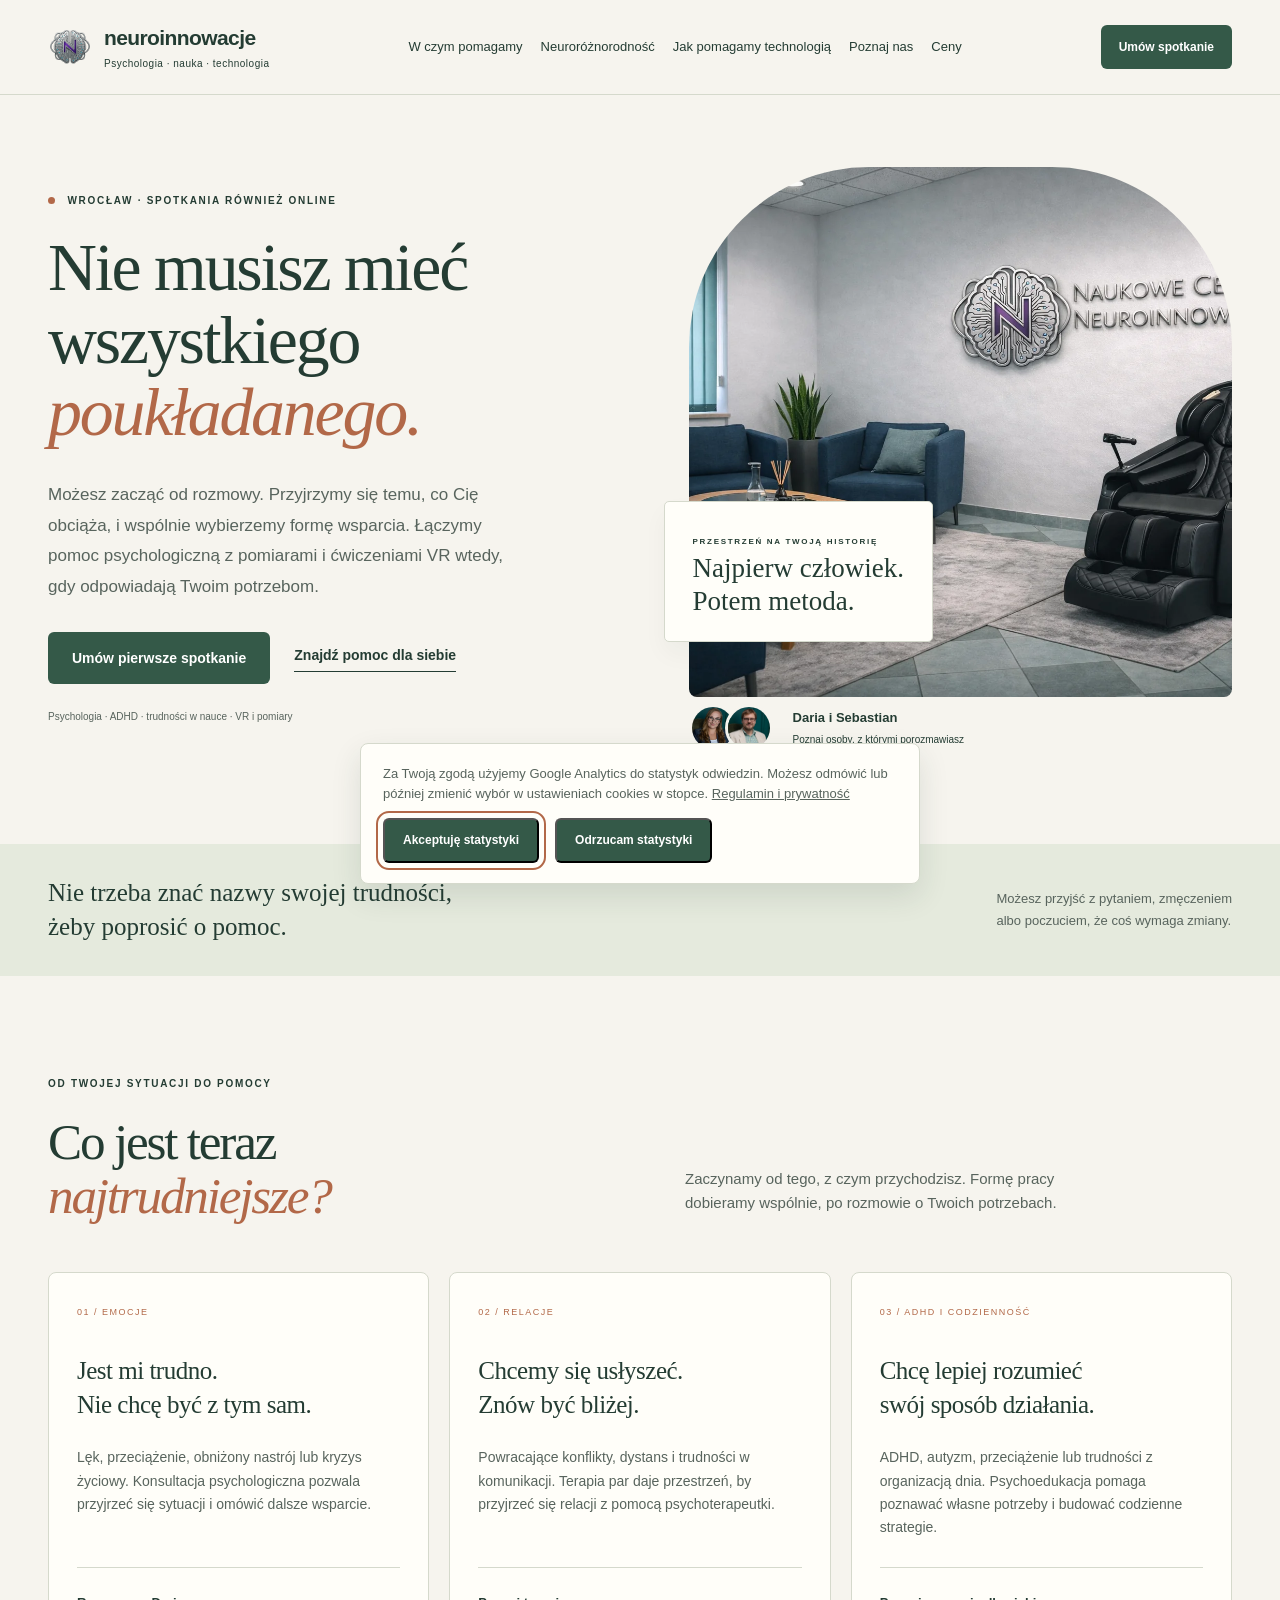
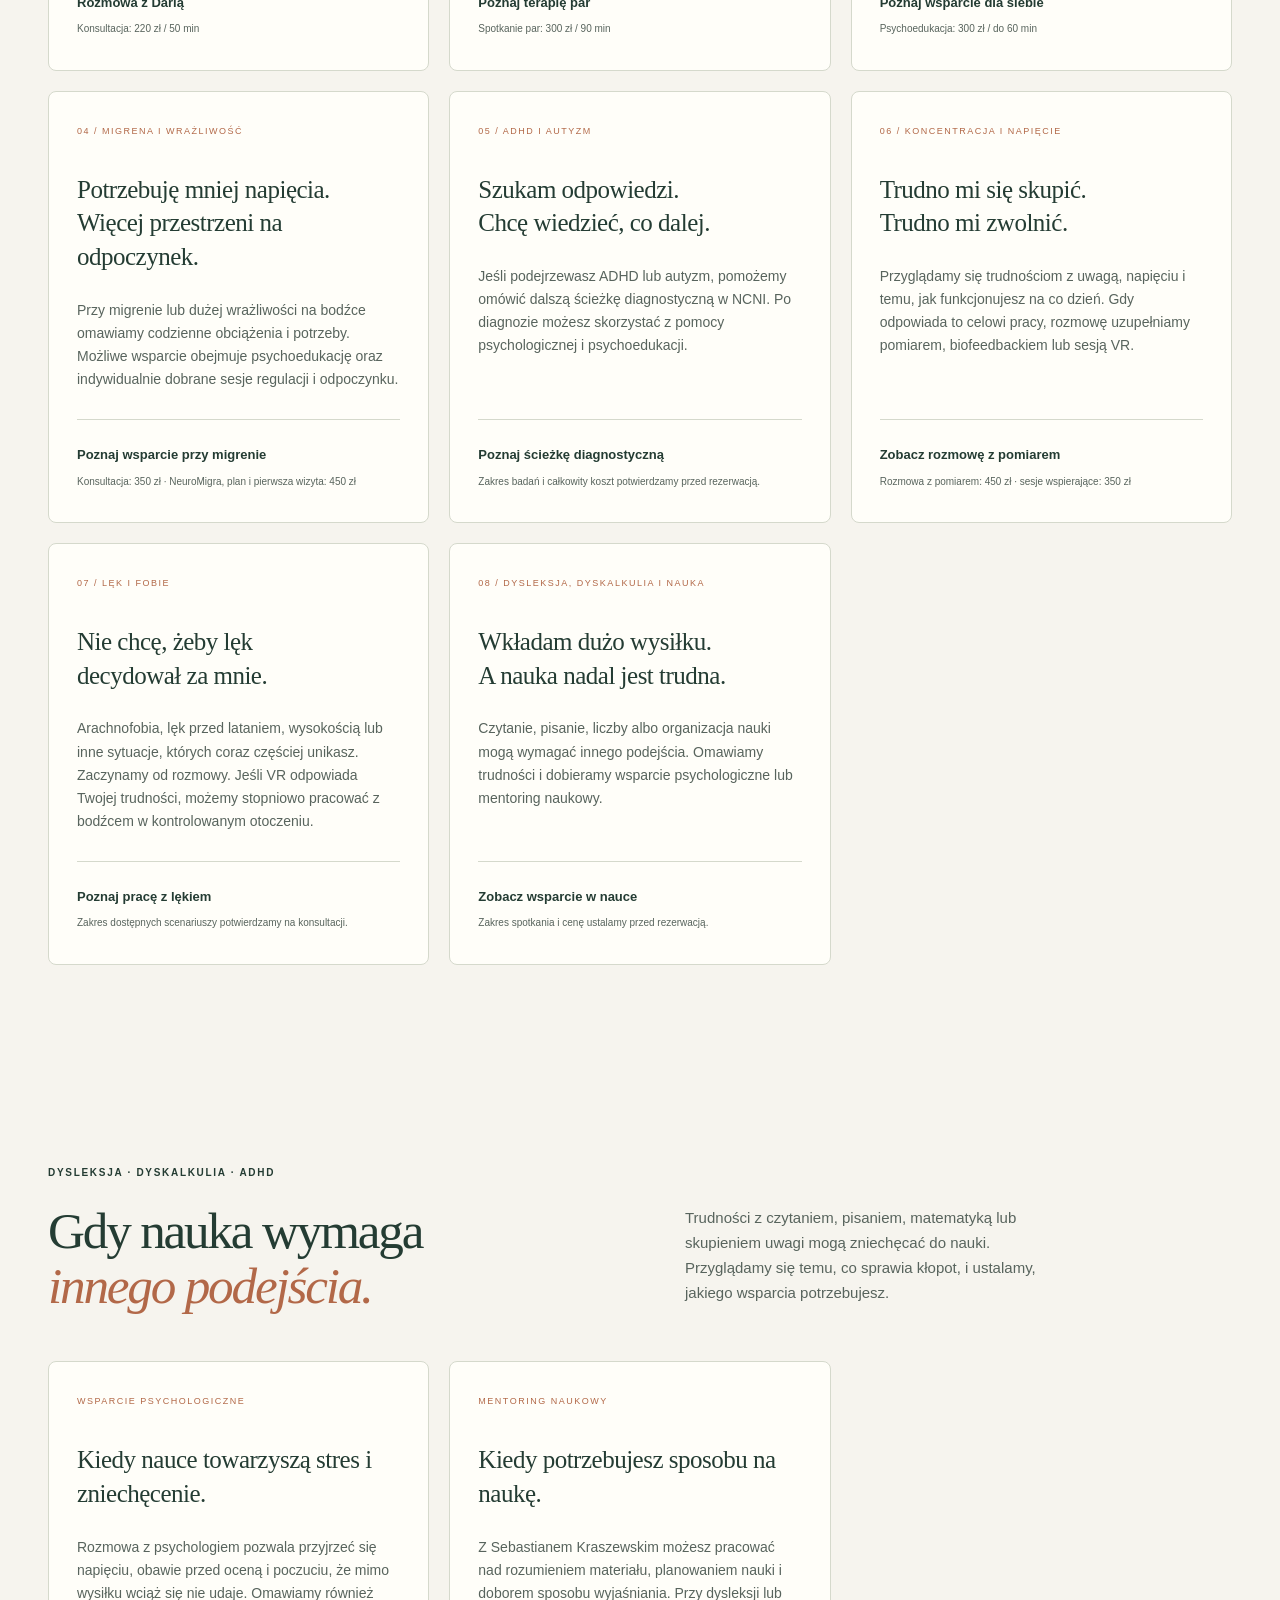
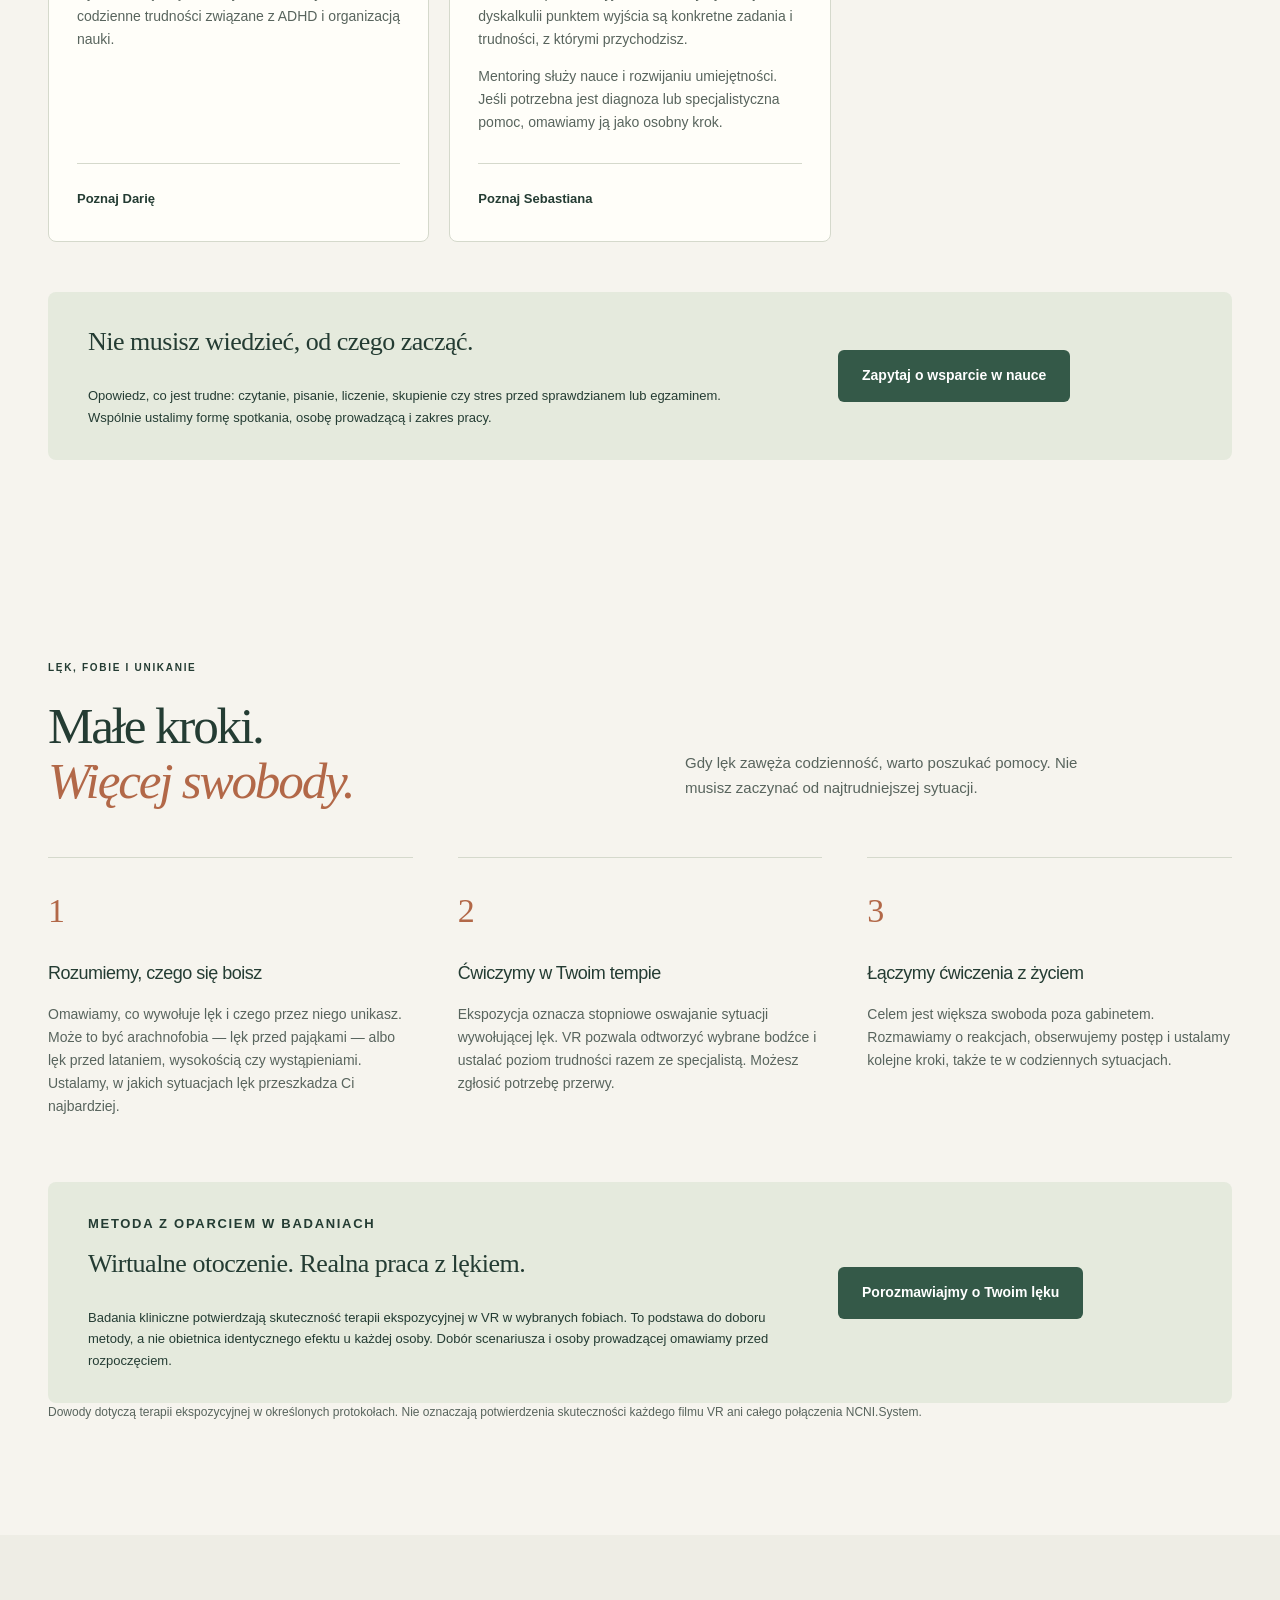
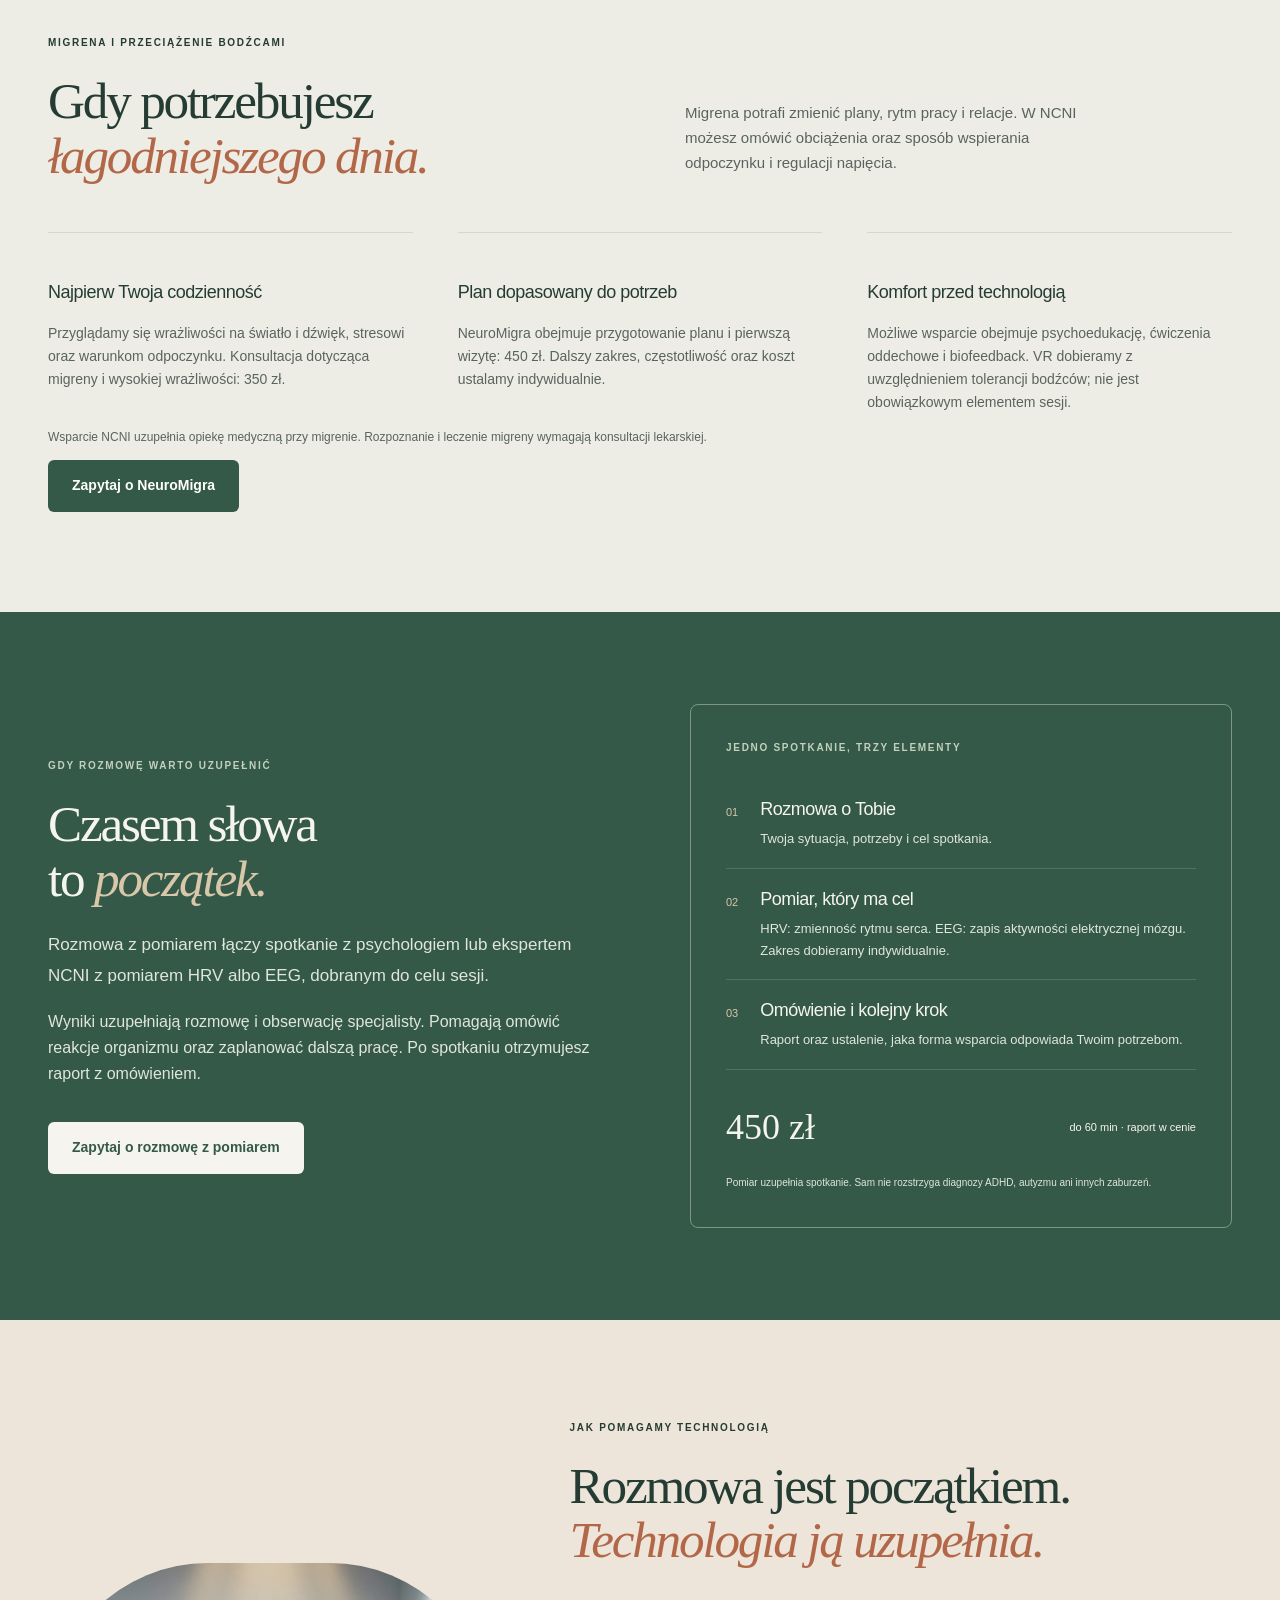
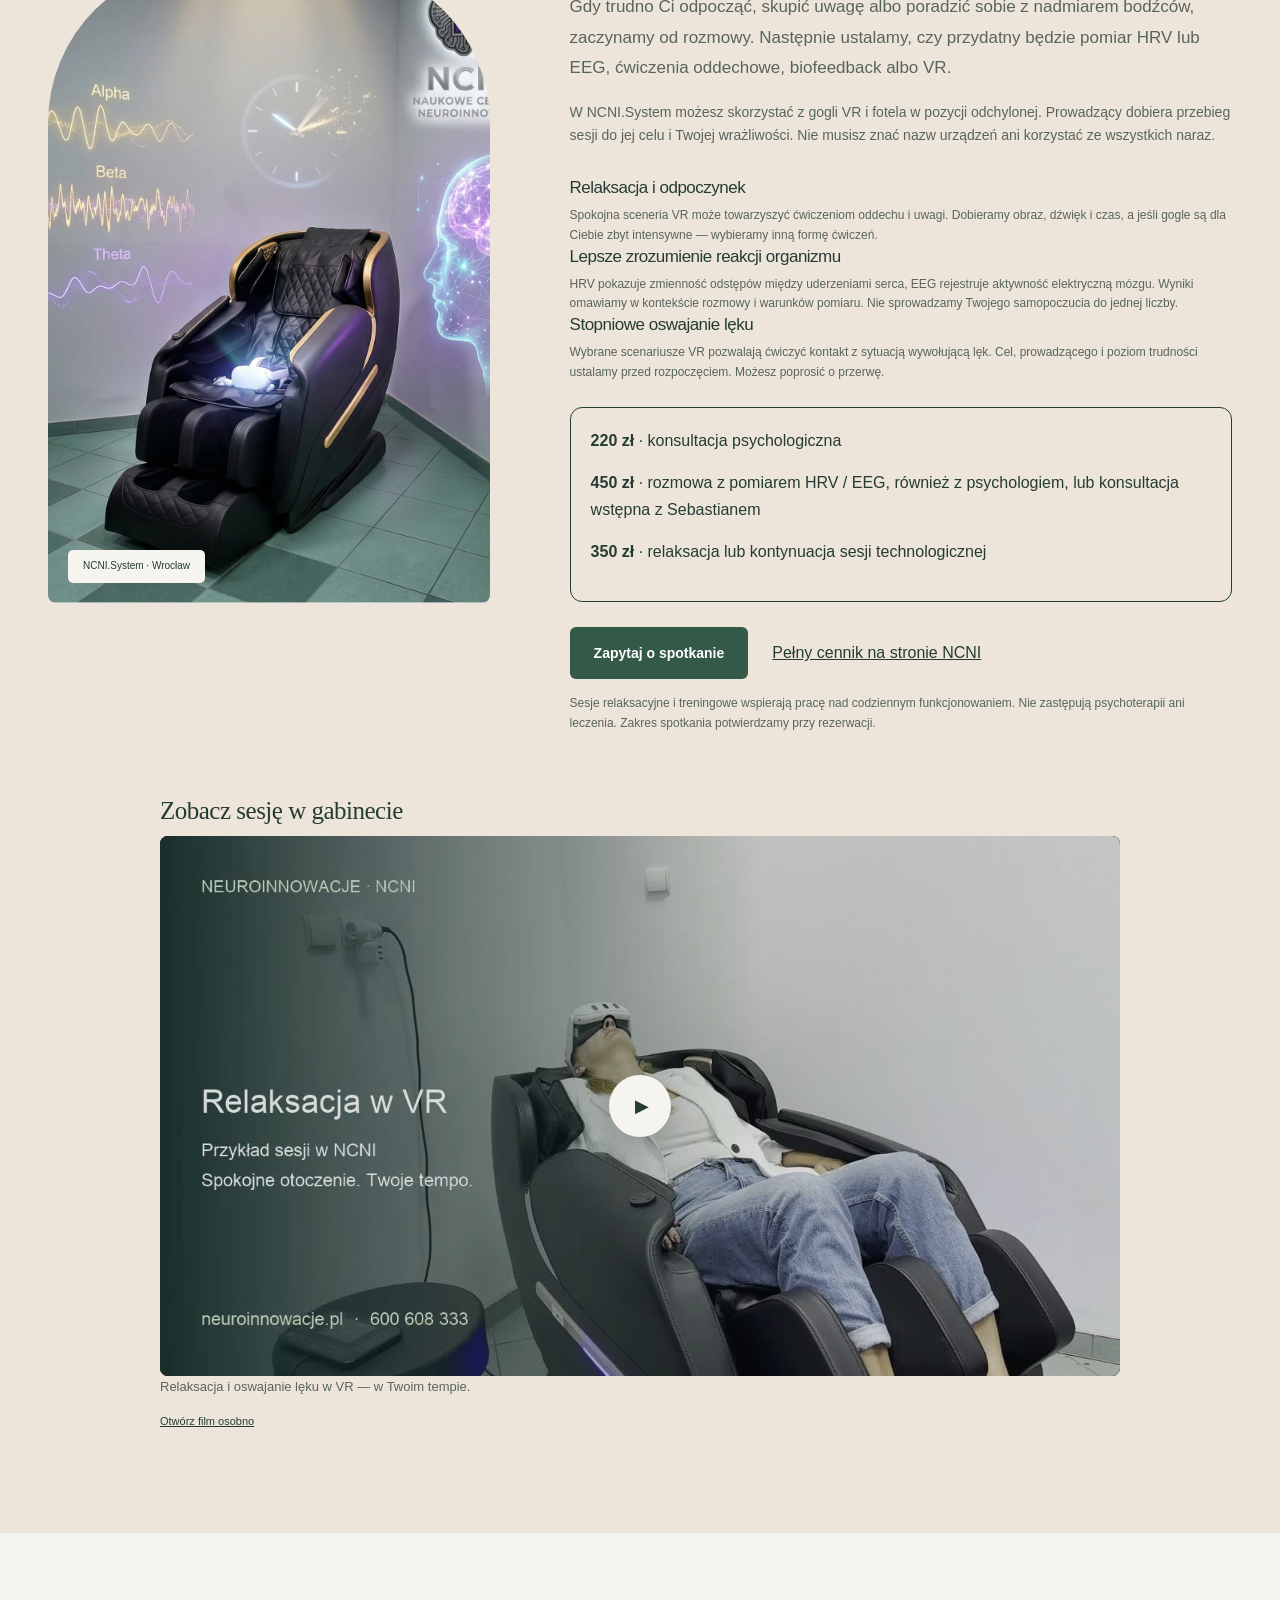
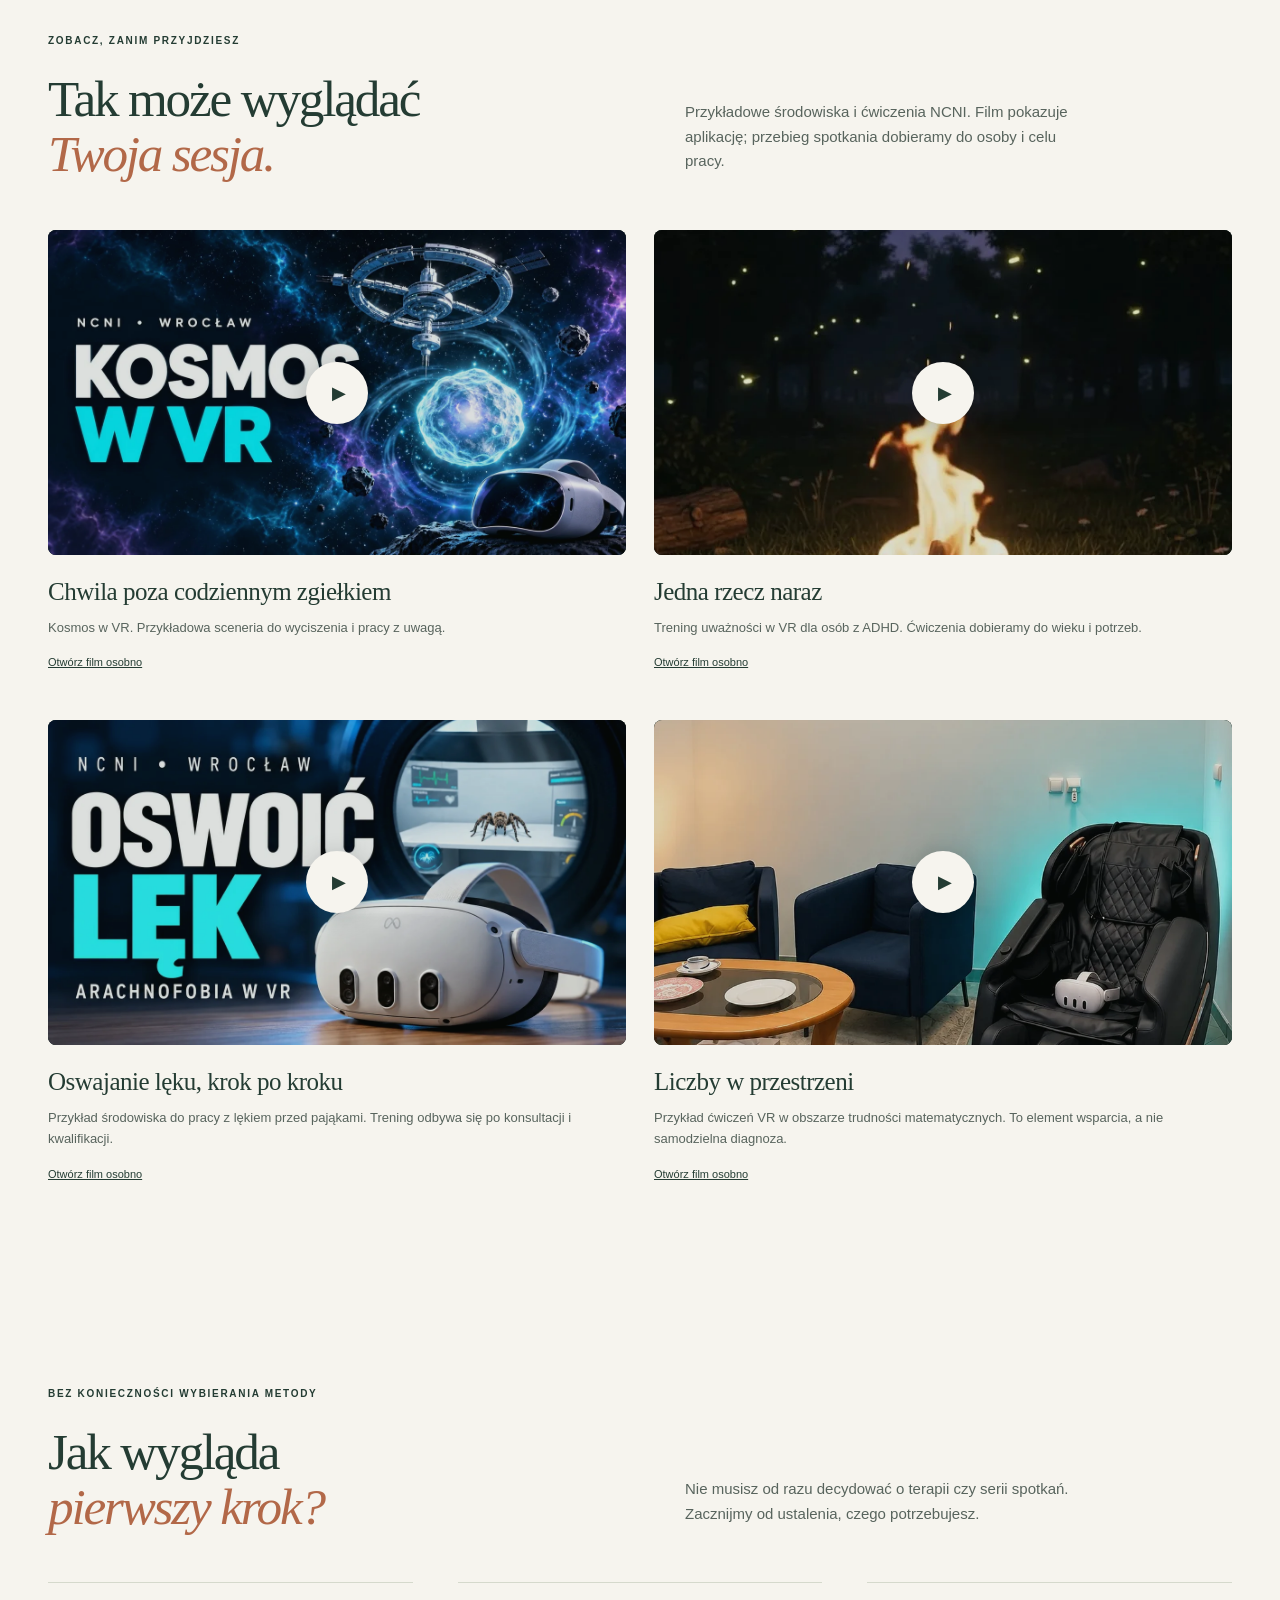
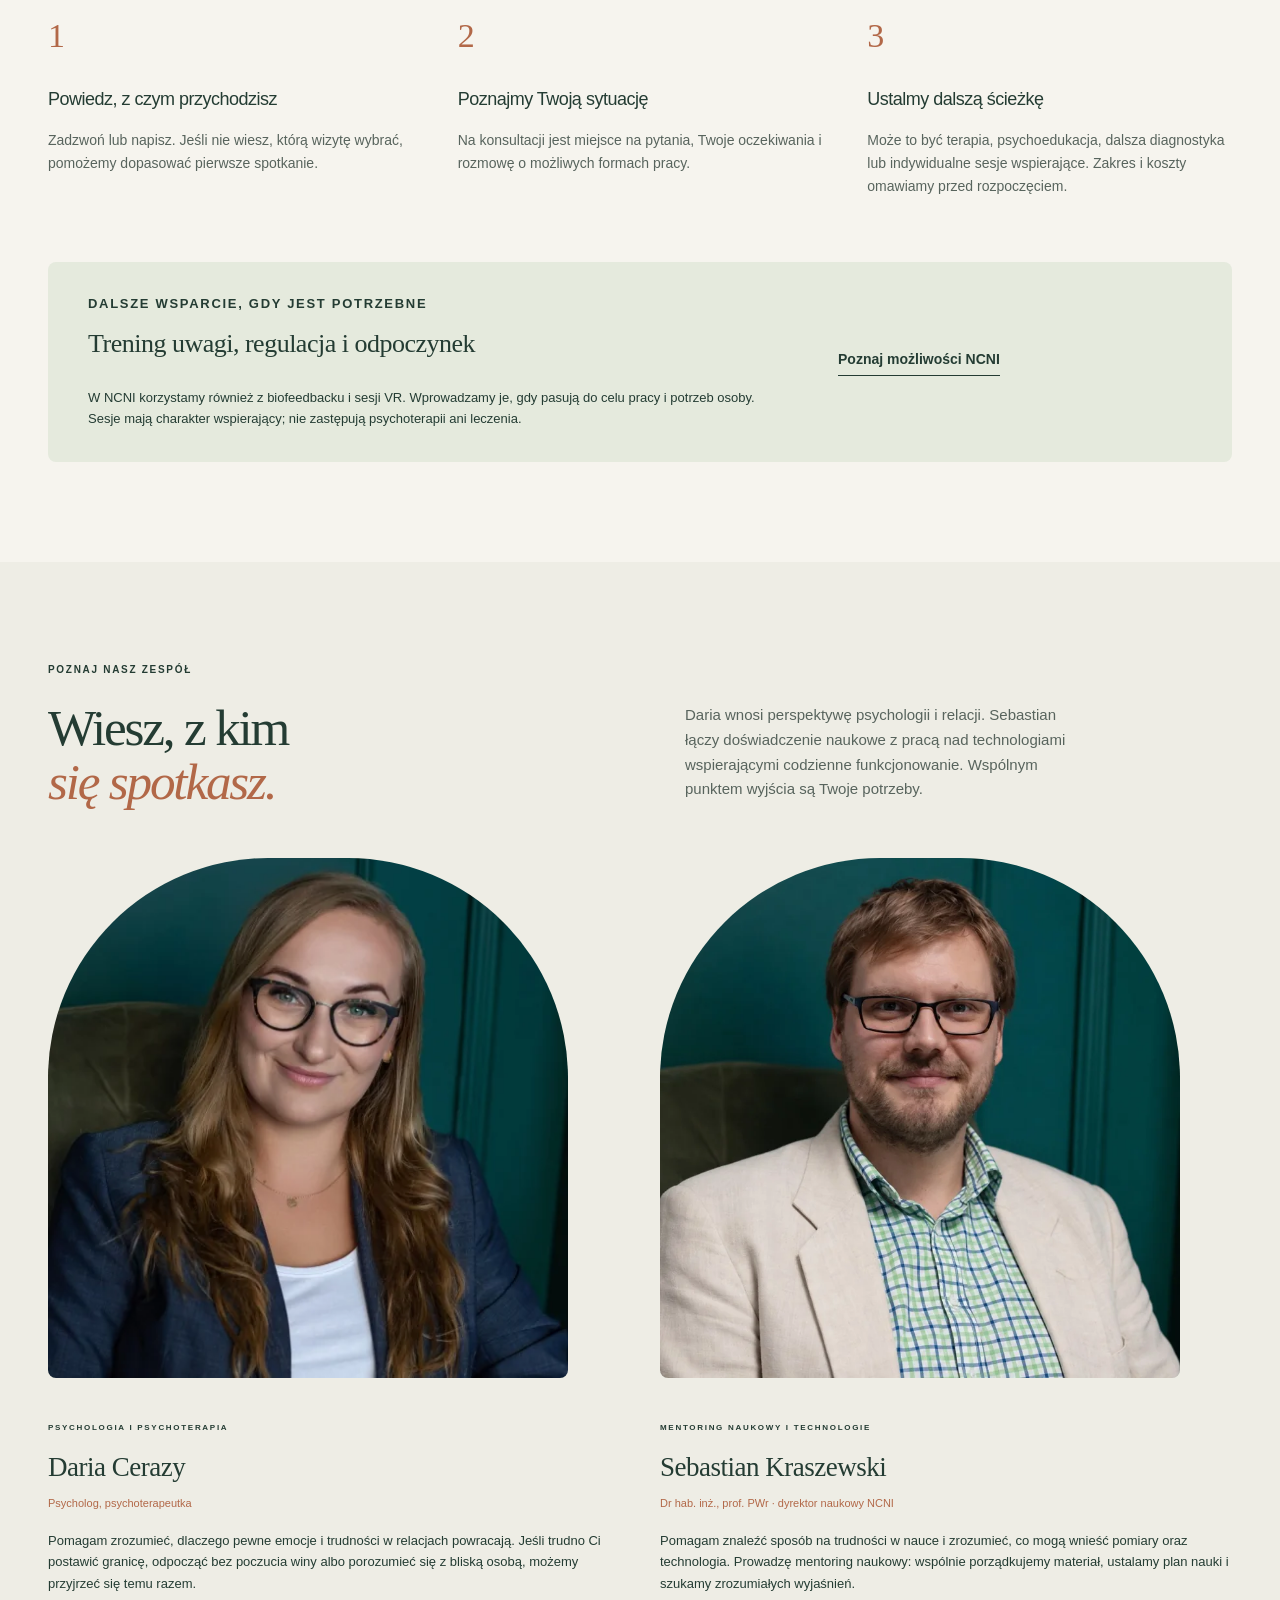
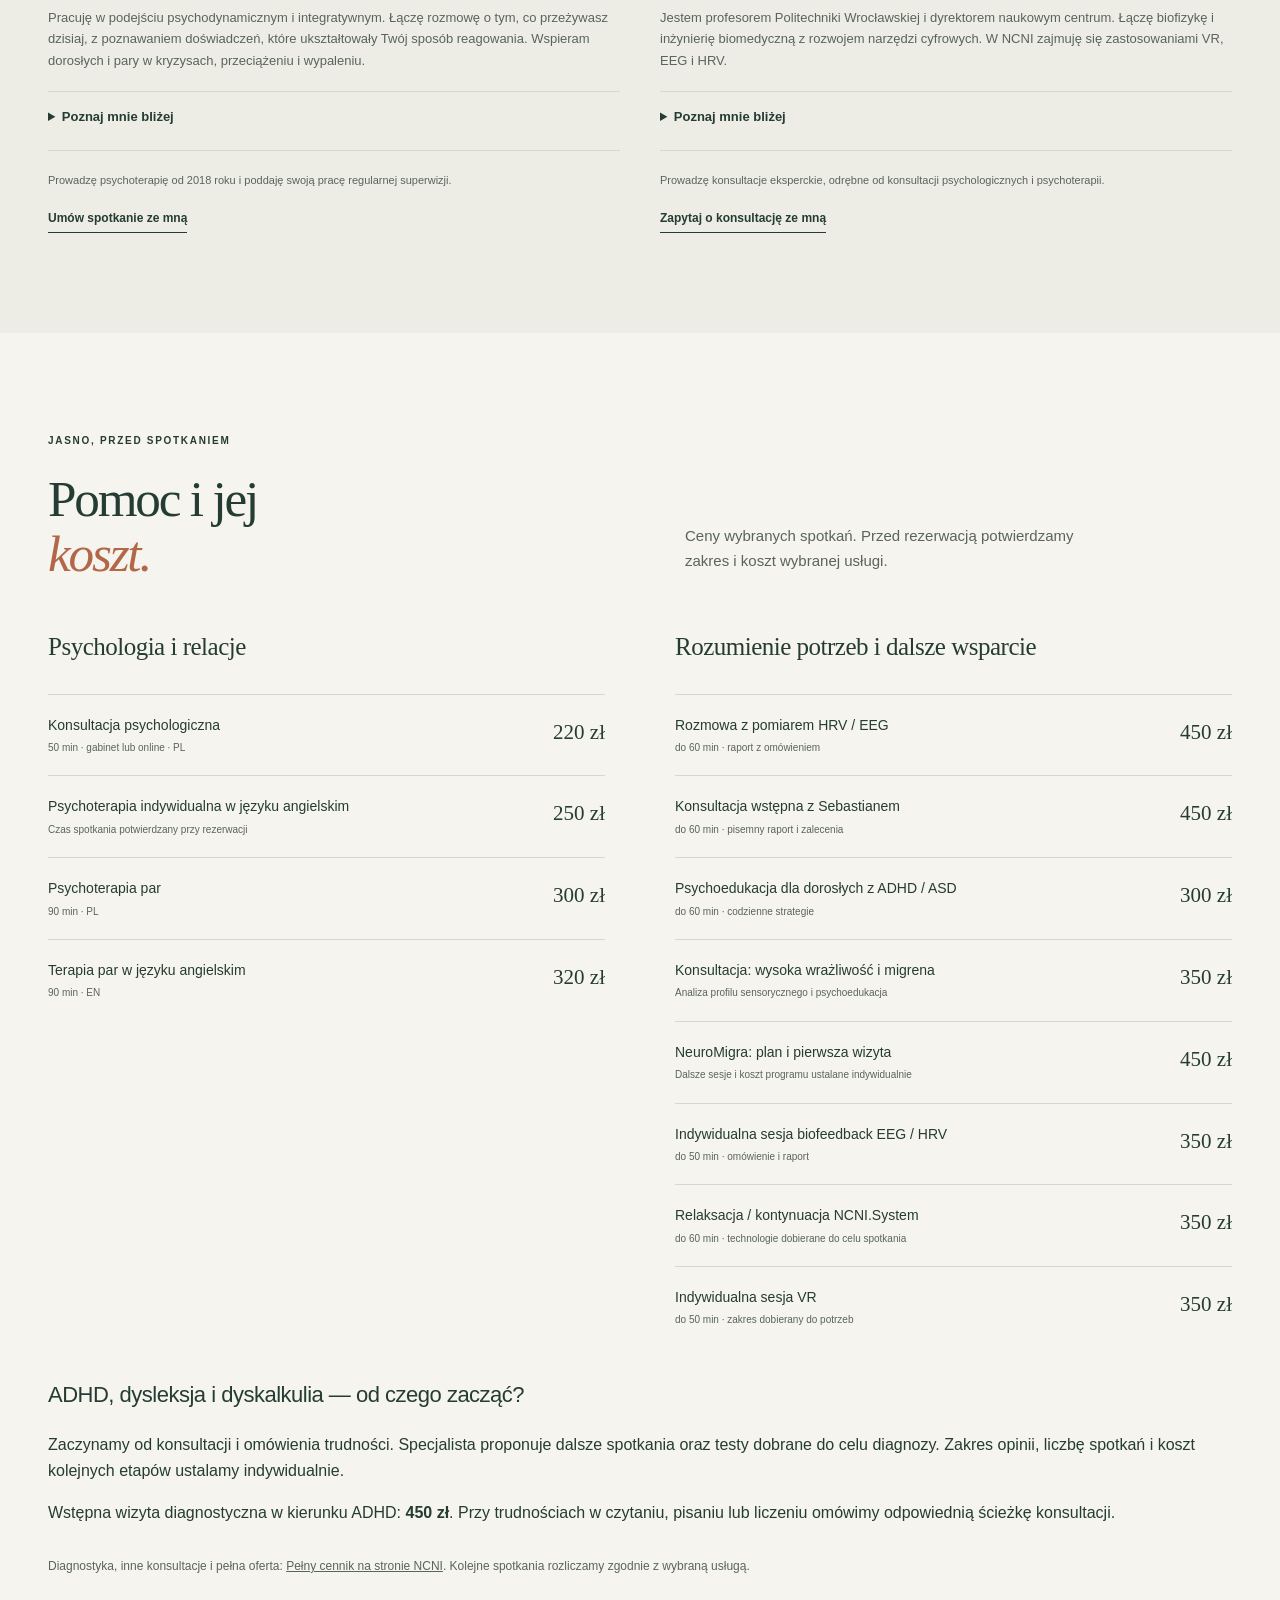
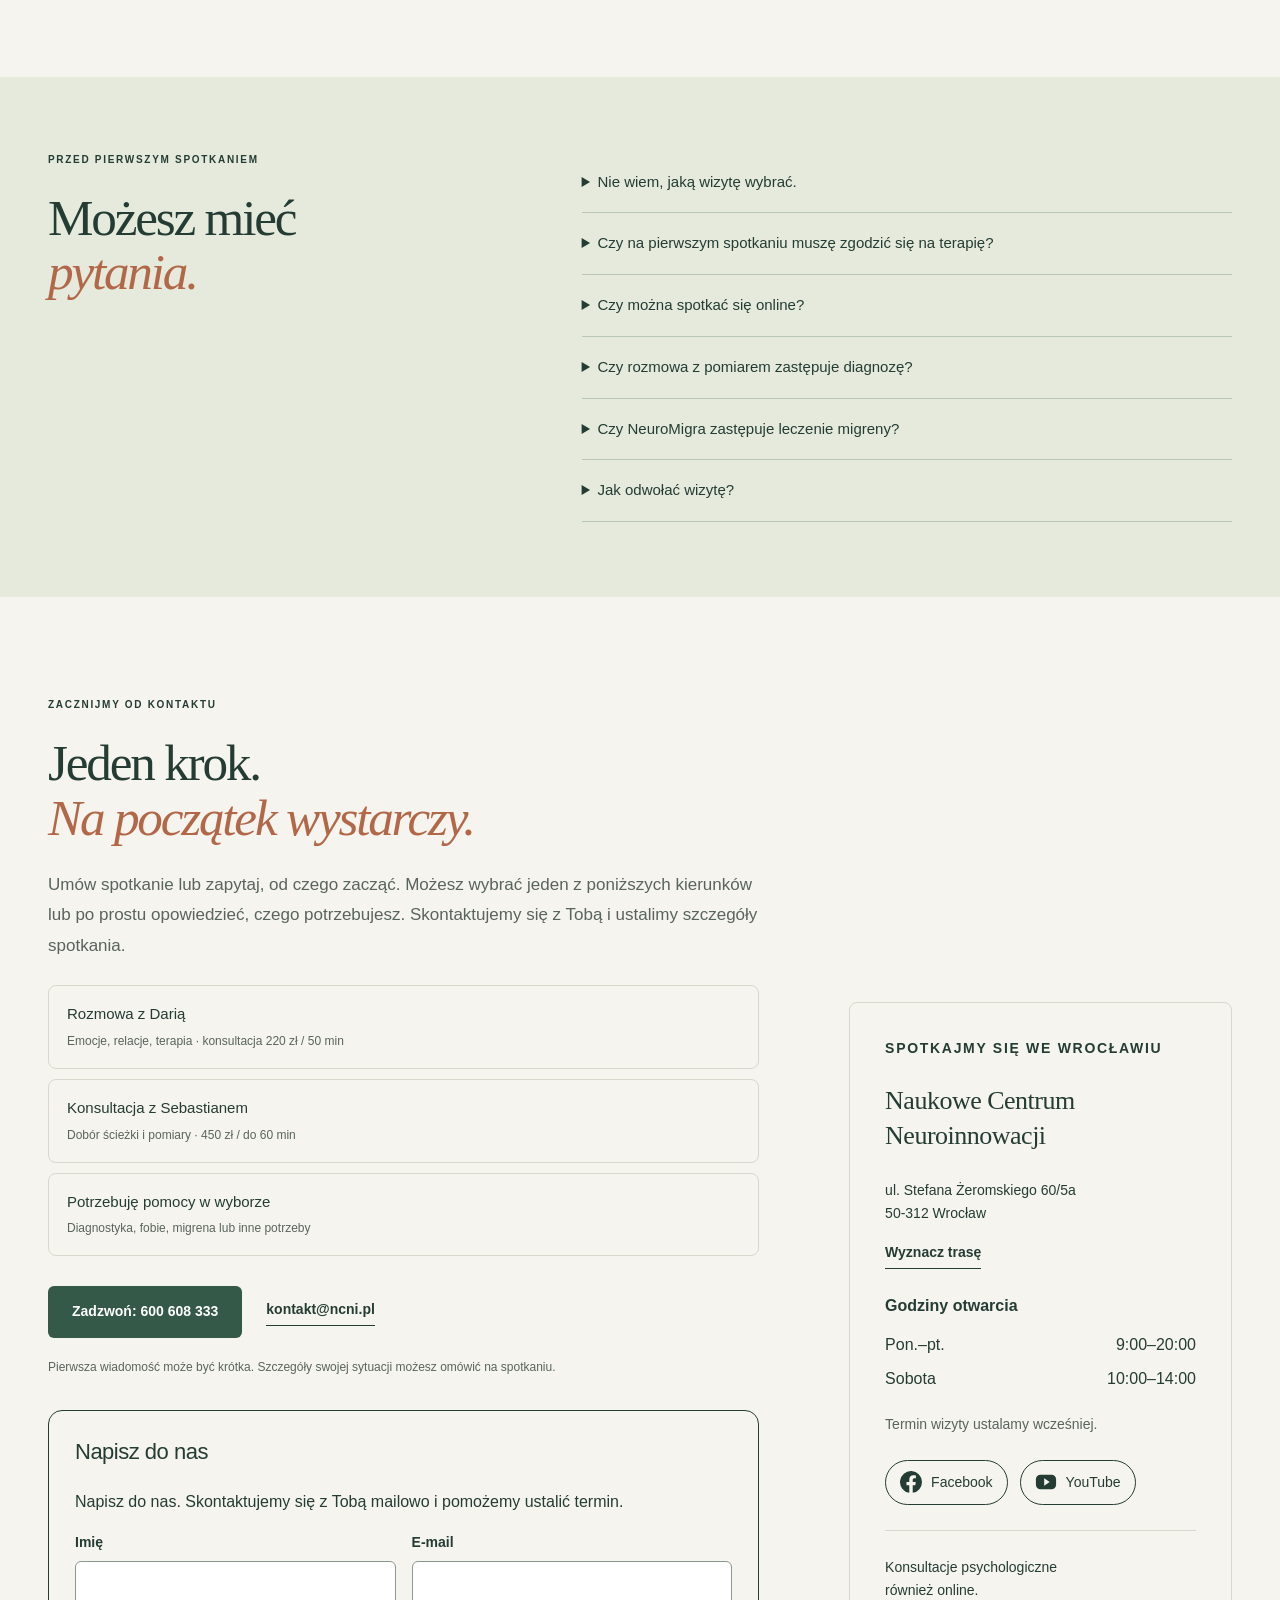
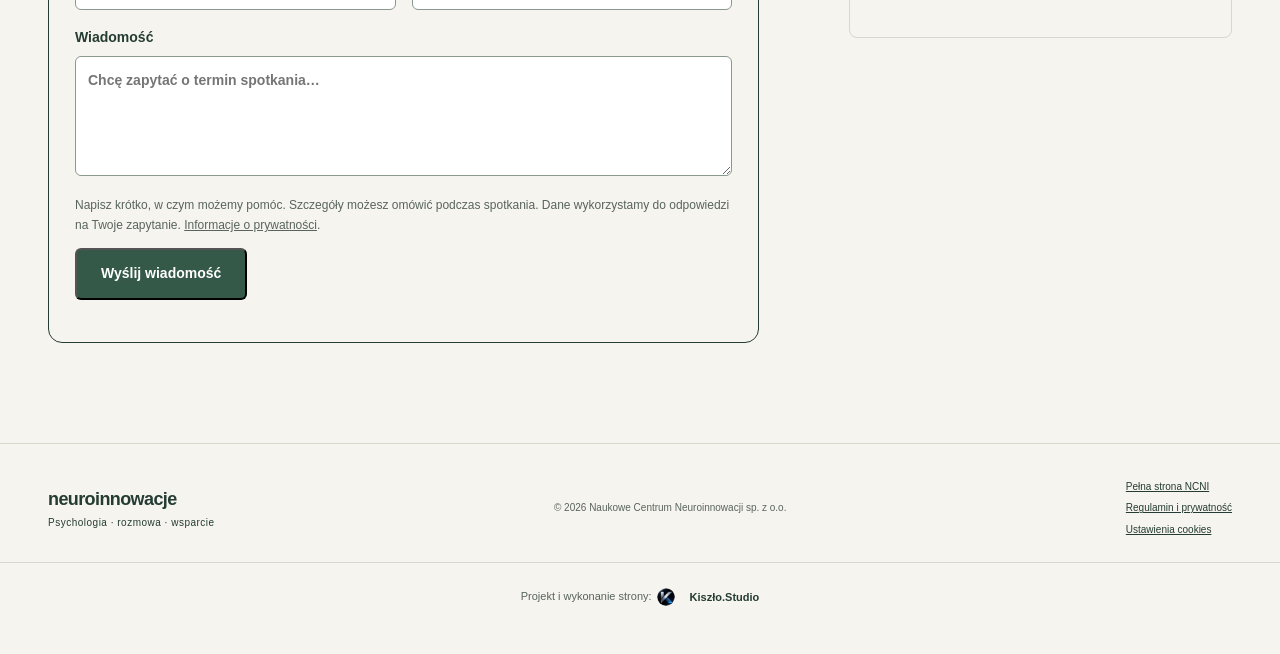
==== commit e11401bb: "Reconcile current footer and prepare temporary Vercel contact fallback" ====
--- a/index.html
+++ b/index.html
@@ -62,6 +62,6 @@
 <section class="faq-section"><div class="wrap faq-grid"><div><p class="eyebrow">PRZED PIERWSZYM SPOTKANIEM</p><h2>Możesz mieć<br><em>pytania.</em></h2></div><div><details><summary>Nie wiem, jaką wizytę wybrać.</summary><p>Napisz lub zadzwoń i krótko opowiedz, czego szukasz. Nie musisz samodzielnie wybierać metody. Przy trudnościach emocjonalnych możesz zacząć od konsultacji psychologicznej. Jeśli interesuje Cię pomiar lub dobór dalszej ścieżki w NCNI, omówimy odpowiedni wariant spotkania.</p></details><details><summary>Czy na pierwszym spotkaniu muszę zgodzić się na terapię?</summary><p>Nie. Konsultacja jest okazją do poznania sytuacji i omówienia możliwości. Decyzję o dalszych spotkaniach podejmujesz po rozmowie o celu, formie i kosztach pracy.</p></details><details><summary>Czy można spotkać się online?</summary><p>Konsultacje psychologiczne są dostępne w gabinecie i online, w tej samej cenie. Dostępność pozostałych form spotkań potwierdzamy przy rezerwacji. Sesje z pomiarem i technologiami wymagają obecności w gabinecie.</p></details><details><summary>Czy rozmowa z pomiarem zastępuje diagnozę?</summary><p>Nie. HRV lub EEG uzupełniają rozmowę i obserwację. Jeśli potrzebna jest diagnostyka psychologiczna lub konsultacja medyczna, ustalamy ją jako osobny etap.</p></details><details><summary>Czy NeuroMigra zastępuje leczenie migreny?</summary><p>Nie. Program ma charakter wspierający: obejmuje dobór form regulacji i odpoczynku oraz pracę z codziennymi obciążeniami. Nie zastępuje konsultacji lekarskiej, diagnostyki ani leczenia migreny. Dalszy zakres i koszty ustalamy indywidualnie.</p></details><details><summary>Jak odwołać wizytę?</summary><p>Zgodnie z cennikiem NCNI odwołanie jest bezpłatne do 24 godzin przed spotkaniem. Późniejsze odwołanie wiąże się z opłatą równą cenie wizyty. Szczegóły potwierdzamy przy rezerwacji.</p></details></div></div></section>
 <section class="contact section wrap" id="kontakt"><div><p class="eyebrow">ZACZNIJMY OD KONTAKTU</p><h2>Jeden krok.<br><em>Na początek wystarczy.</em></h2><p class="lead">Umów spotkanie lub zapytaj, od czego zacząć. Możesz wybrać jeden z poniższych kierunków lub po prostu opowiedzieć, czego potrzebujesz. Skontaktujemy się z Tobą i ustalimy szczegóły spotkania.</p><div class="visit-options"><a href="mailto:kontakt@ncni.pl?subject=Konsultacja%20z%20Dari%C4%85">Rozmowa z Darią<span>Emocje, relacje, terapia · konsultacja 220 zł / 50 min </span></a><a href="mailto:kontakt@ncni.pl?subject=Konsultacja%20ekspercka%20z%20Sebastianem">Konsultacja z Sebastianem<span>Dobór ścieżki i pomiary · 450 zł / do 60 min </span></a><a href="mailto:kontakt@ncni.pl?subject=Pomoc%20w%20wyborze%20wizyty">Potrzebuję pomocy w wyborze<span>Diagnostyka, fobie, migrena lub inne potrzeby </span></a></div><div class="actions"><a class="button" href="tel:+48600608333">Zadzwoń: 600 608 333 </a><a class="text-link" href="mailto:kontakt@ncni.pl">kontakt@ncni.pl </a></div><p class="fine">Pierwsza wiadomość może być krótka. Szczegóły swojej sytuacji możesz omówić na spotkaniu.</p><form id="contact-form" class="contact-form" action="api/contact.php" method="post"><h3>Napisz do nas</h3><p>Napisz do nas. Skontaktujemy się z Tobą mailowo i pomożemy ustalić termin.</p><div class="contact-fields"><label>Imię<input name="name" autocomplete="given-name" required maxlength="80"></label><label>E-mail<input name="email" type="email" autocomplete="email" required maxlength="254"></label></div><label>Wiadomość<textarea name="message" required minlength="3" maxlength="2000" placeholder="Chcę zapytać o termin spotkania…"></textarea></label><div class="contact-trap" aria-hidden="true"><label>Pozostaw puste<input name="website" tabindex="-1" autocomplete="off"></label></div><p class="fine">Napisz krótko, w czym możemy pomóc. Szczegóły możesz omówić podczas spotkania. Dane wykorzystamy do odpowiedzi na Twoje zapytanie. <a href="https://ncni.pl/regulamin.html">Informacje o prywatności</a>.</p><button class="button" type="submit">Wyślij wiadomość</button><p role="status" aria-live="polite"></p><noscript><p>Aby wysłać formularz, włącz JavaScript lub napisz na <a href="mailto:kontakt@ncni.pl">kontakt@ncni.pl</a>.</p></noscript></form></div><aside class="address"><p class="eyebrow">SPOTKAJMY SIĘ WE WROCŁAWIU</p><h3>Naukowe Centrum<br>Neuroinnowacji</h3><p>ul. Stefana Żeromskiego 60/5a<br>50-312 Wrocław</p><a class="text-link" href="https://www.google.com/maps/search/?api=1&query=Stefana+Zeromskiego+60+Wroclaw" target="_blank" rel="noopener noreferrer">Wyznacz trasę </a><div class="contact-hours"><h4>Godziny otwarcia</h4><dl><div><dt>Pon.–pt.</dt><dd>9:00–20:00</dd></div><div><dt>Sobota</dt><dd>10:00–14:00</dd></div></dl><p class="fine">Termin wizyty ustalamy wcześniej.</p></div><div class="social-links" aria-label="NCNI w mediach społecznościowych"><a href="https://www.facebook.com/profile.php?id=61579420537737" target="_blank" rel="noopener noreferrer"><svg viewBox="0 0 24 24" aria-hidden="true" fill="currentColor"><path d="M24 12a12 12 0 1 0-13.875 11.855V15.47H7.078V12h3.047V9.356c0-3.007 1.792-4.669 4.533-4.669 1.313 0 2.686.235 2.686.235v2.953h-1.513c-1.49 0-1.956.925-1.956 1.874V12h3.328l-.532 3.469h-2.796v8.386A12.003 12.003 0 0 0 24 12z"/></svg>Facebook</a><a href="https://youtube.com/@neuroinnowacje" target="_blank" rel="noopener noreferrer"><svg viewBox="0 0 24 24" aria-hidden="true"><rect x="1" y="4" width="22" height="16" rx="5" fill="currentColor"/><path d="m10 8 6 4-6 4z" fill="#f6f4ee"/></svg>YouTube</a></div><hr><p>Konsultacje psychologiczne<br>również online.</p></aside></section>
 </main>
-<footer><div class="wrap footer-inner"><a class="brand" href="#start">neuroinnowacje<small>Psychologia · rozmowa · wsparcie</small></a><p>© 2026 Naukowe Centrum Neuroinnowacji sp. z o.o.</p><div><a href="https://ncni.pl/">Pełna strona NCNI </a><a href="https://ncni.pl/regulamin.html">Regulamin i prywatność</a><a href="#" data-consent-settings>Ustawienia cookies</a></div></div><div class="design-credit">Designed and built by <a href="https://kiszlo.studio/"><img src="assets/kiszlo-studio.png" width="54" height="54" alt="" loading="lazy"> Kiszlo.Studio</a></div></footer>
+<footer><div class="wrap footer-inner"><a class="brand" href="#start">neuroinnowacje<small>Psychologia · rozmowa · wsparcie</small></a><p>© 2026 Naukowe Centrum Neuroinnowacji sp. z o.o.</p><div><a href="https://ncni.pl/">Pełna strona NCNI </a><a href="https://ncni.pl/regulamin.html">Regulamin i prywatność</a><a href="#" data-consent-settings>Ustawienia cookies</a></div></div><div class="design-credit">Projekt i wykonanie strony: <a href="https://agency-woad-one-24.vercel.app/" rel="noopener" style="white-space:nowrap"><img src="assets/kiszlo-studio-znak.webp" alt="" width="18" height="18" loading="lazy" decoding="async" style="width:18px;height:18px;border-radius:50%;vertical-align:-4px;margin:0 5px 0 2px;display:inline-block">Kiszło.Studio </a></div></footer>
 <nav class="mobile-nav" aria-label="Nawigacja na telefonie"><a href="#pomoc">Pomoc</a><a href="neuroroznorodnosc.html">Neuroróżn.</a><a href="#zespol">Zespół</a><a href="#system">Technologie</a><a href="#kontakt">Umów </a></nav>
 </body></html>
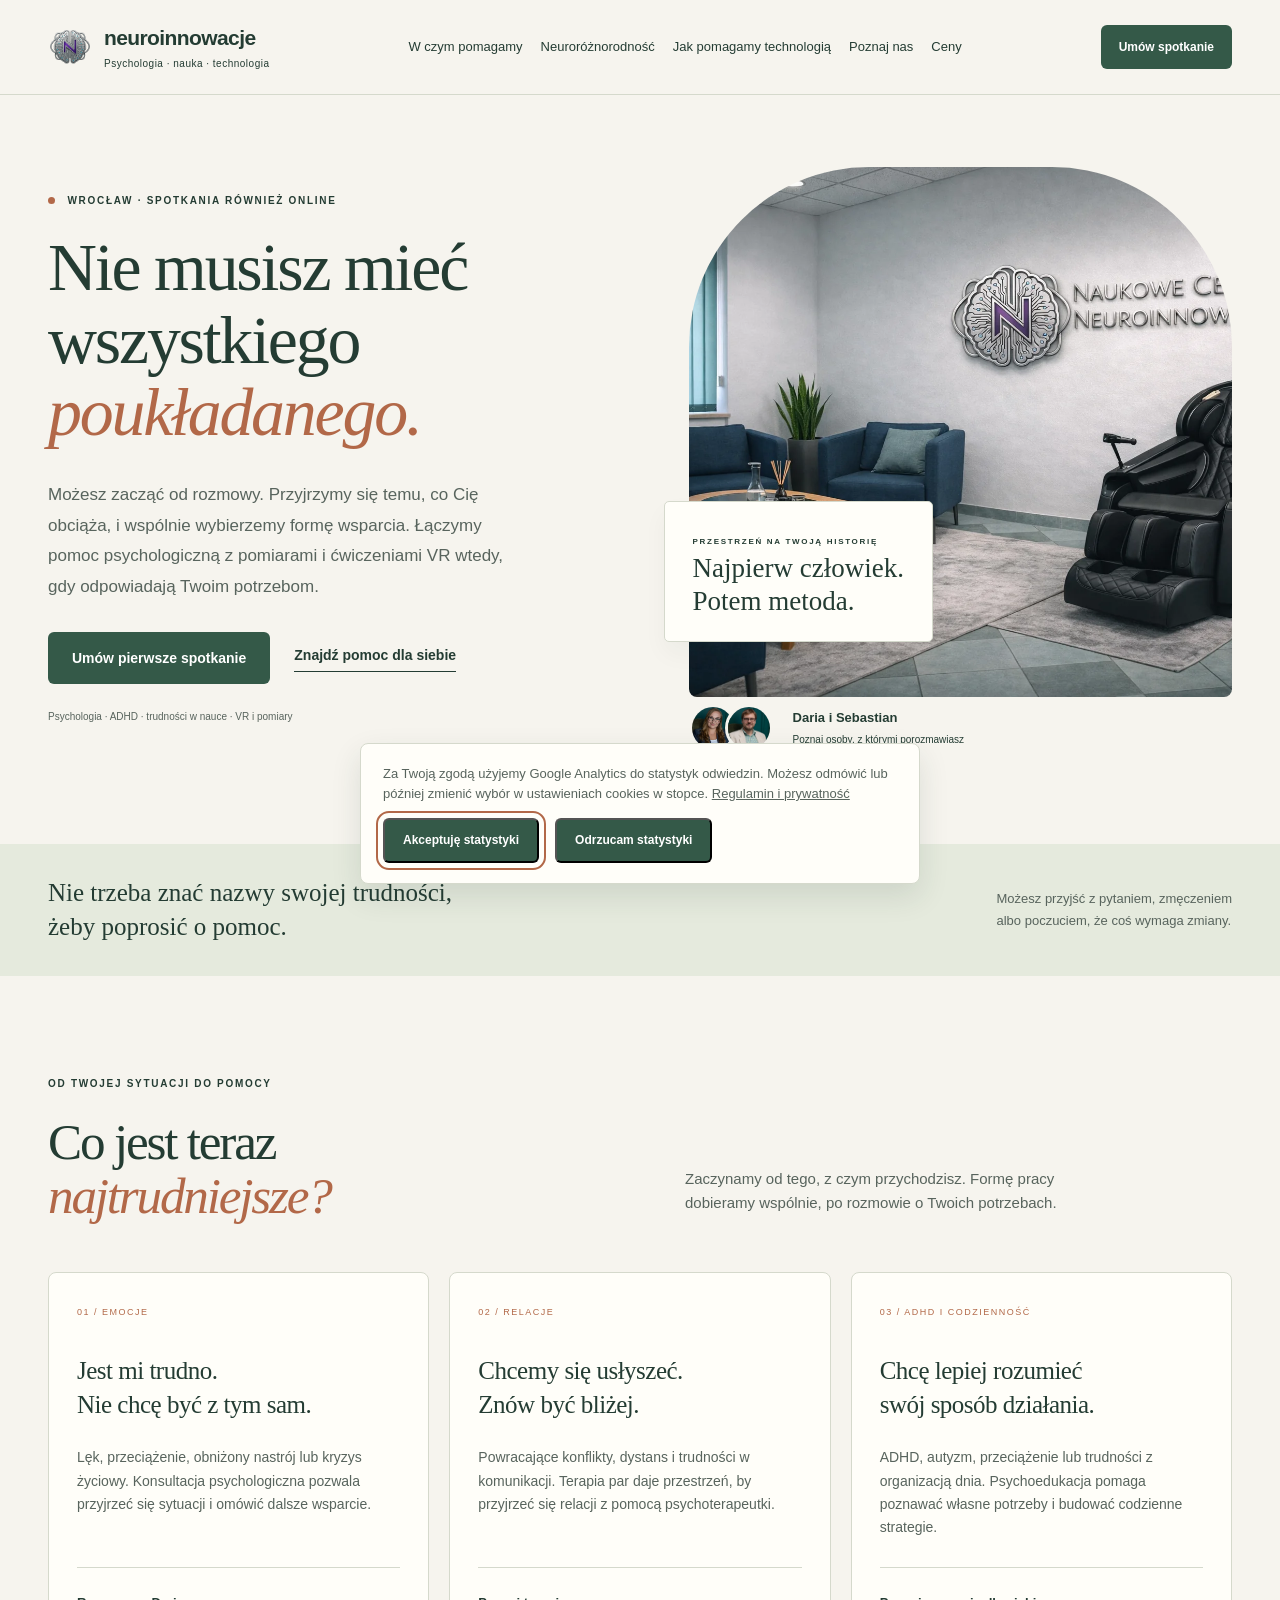
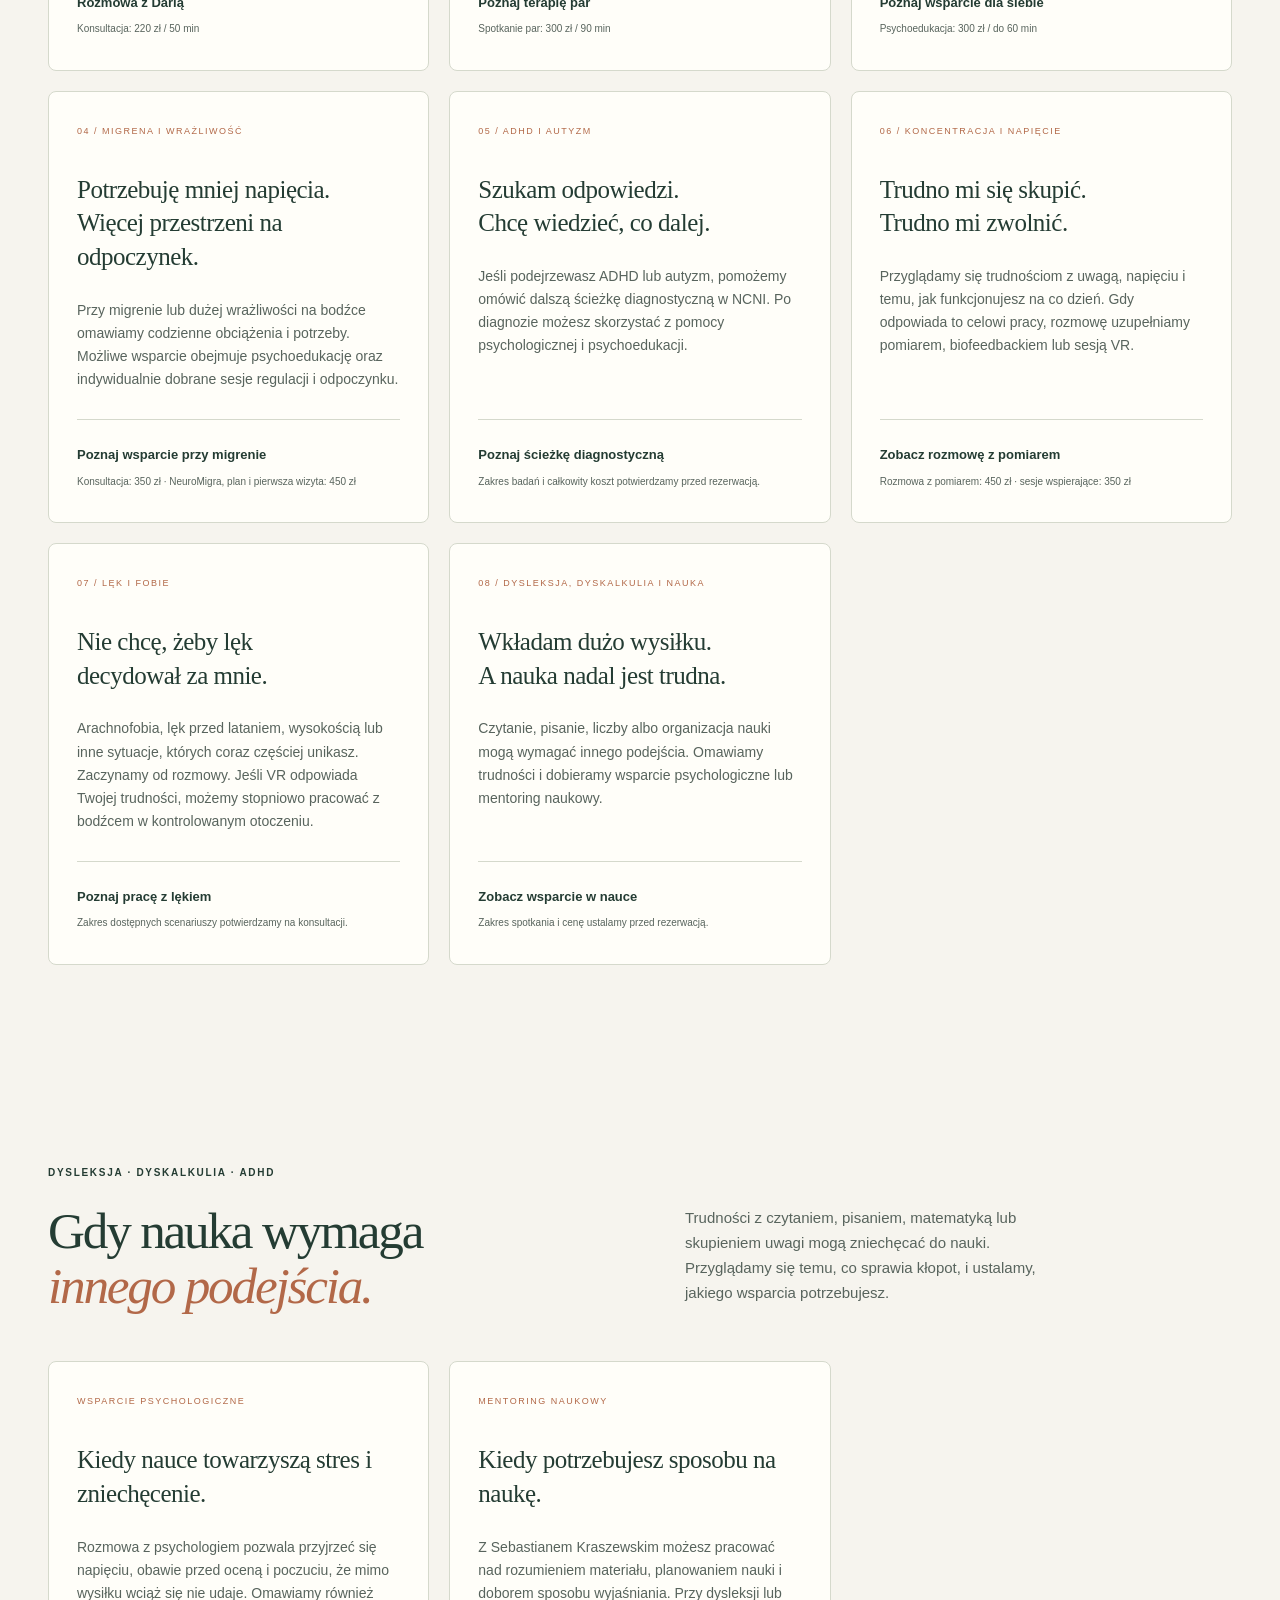
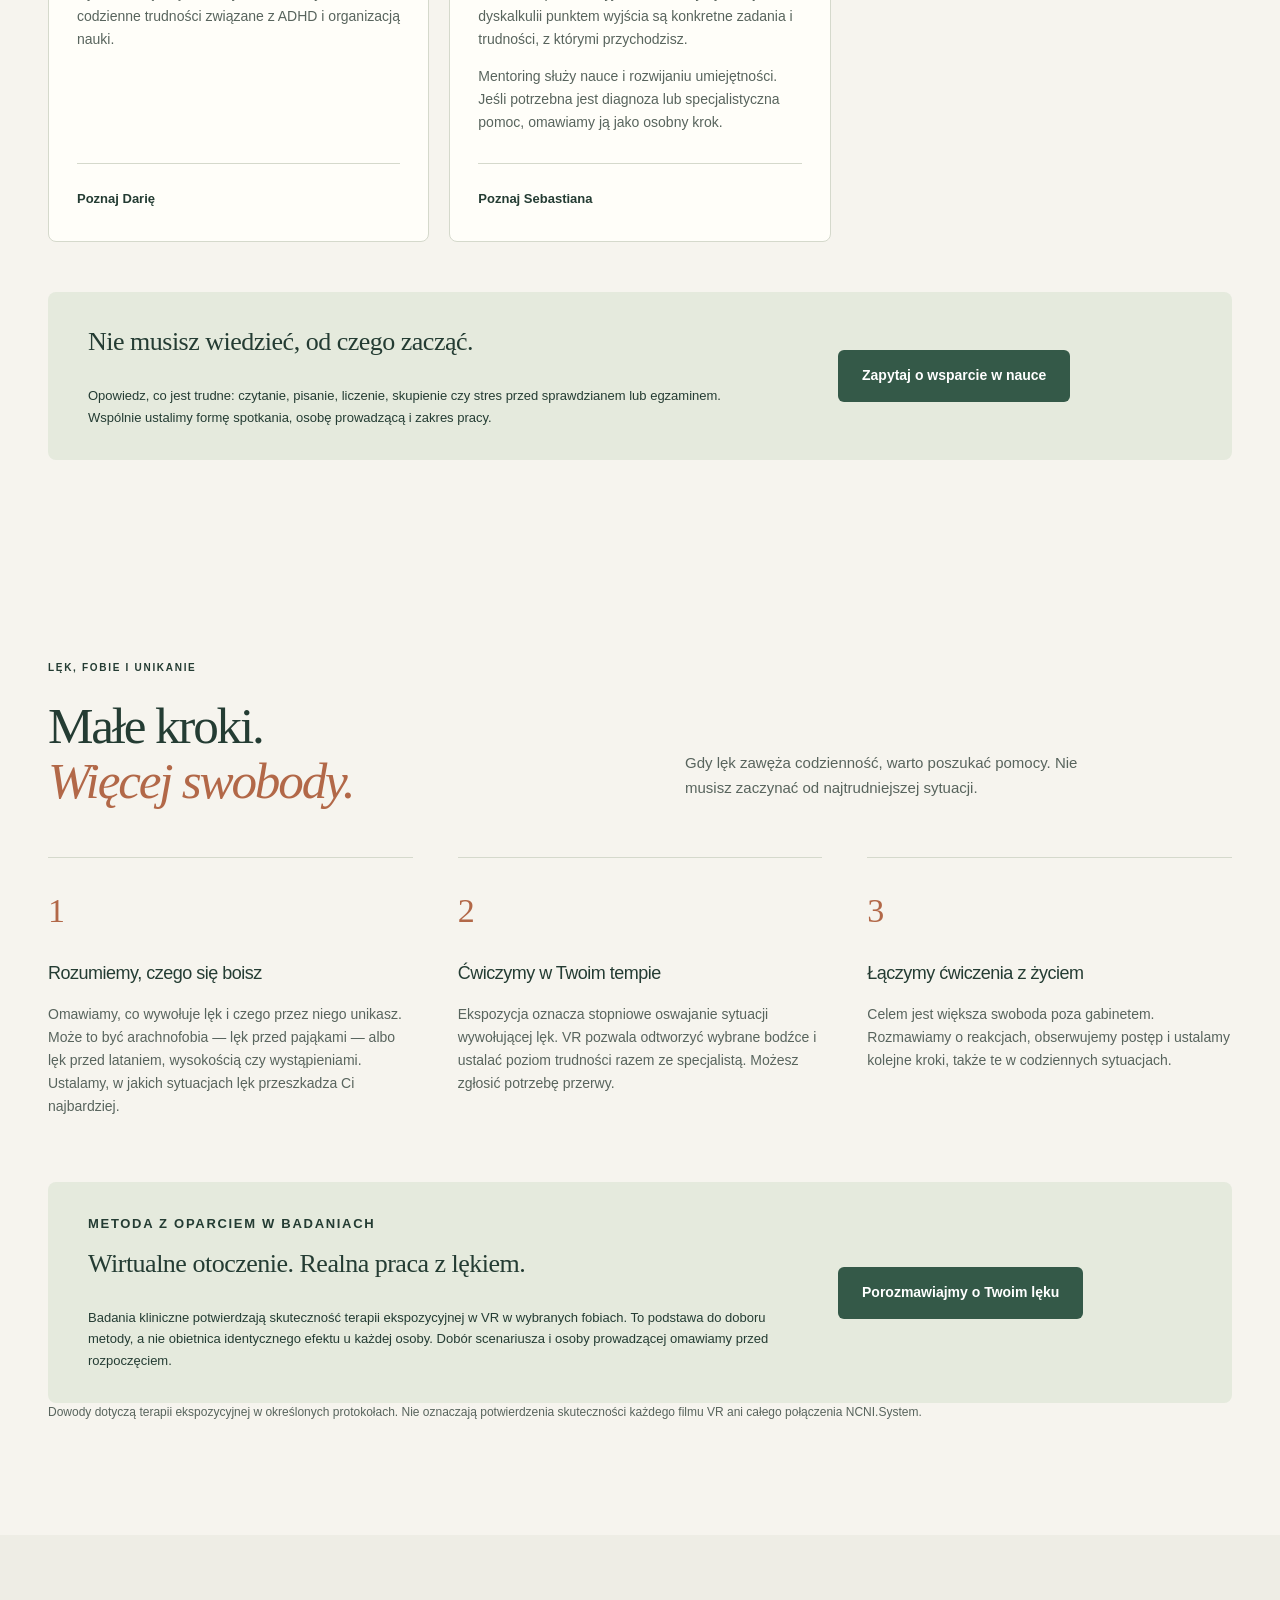
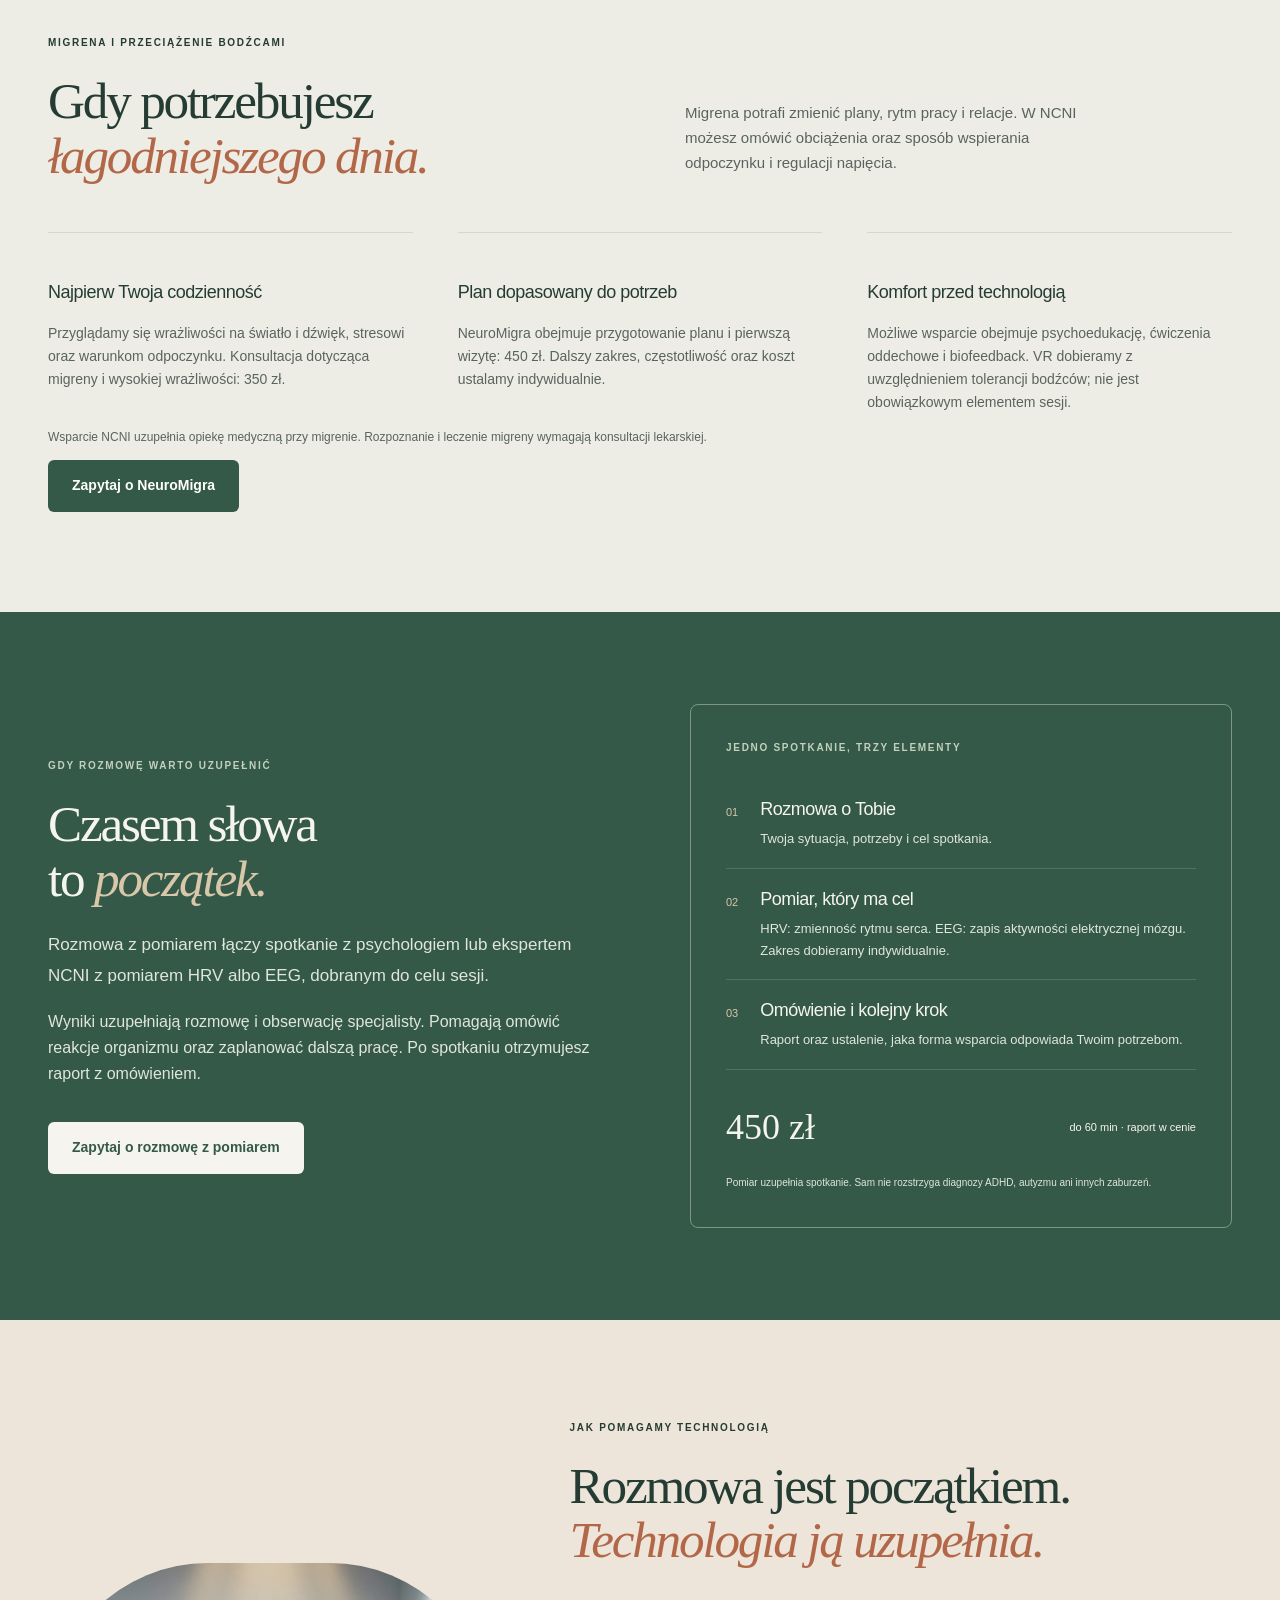
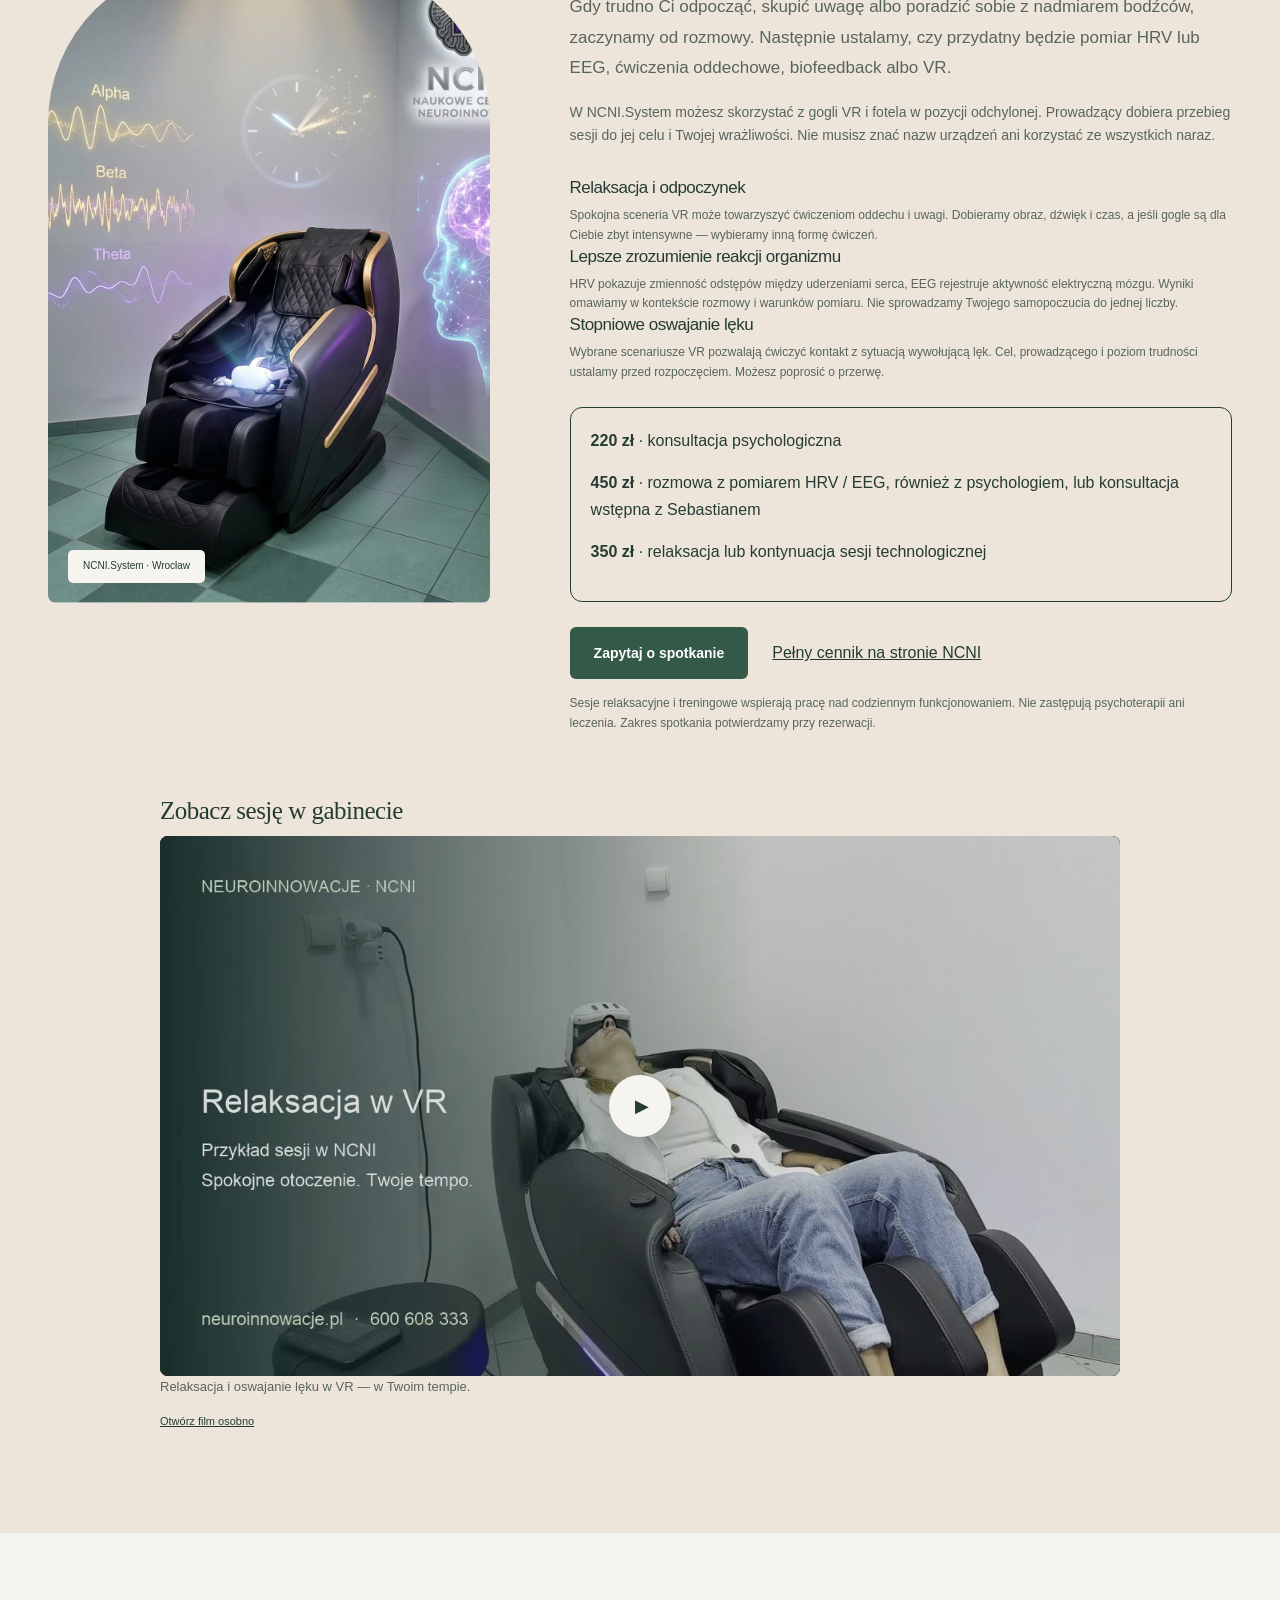
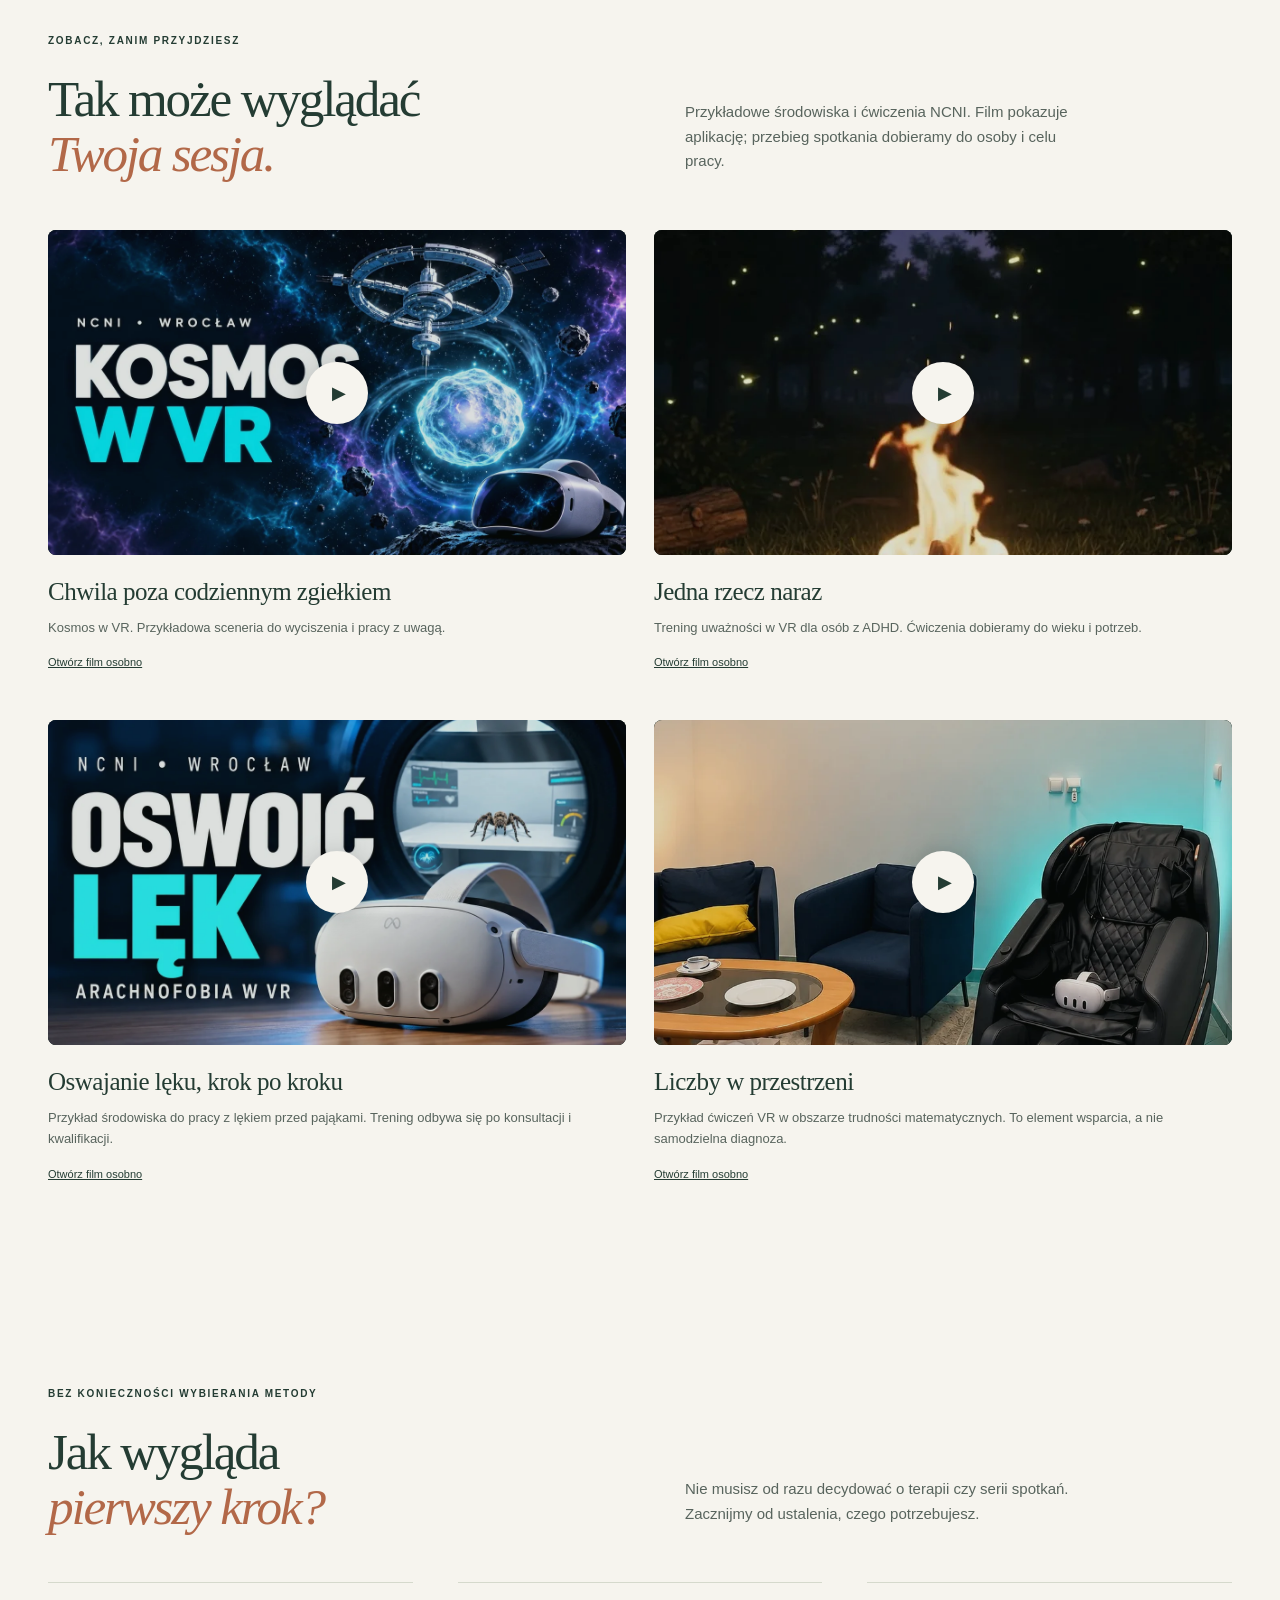
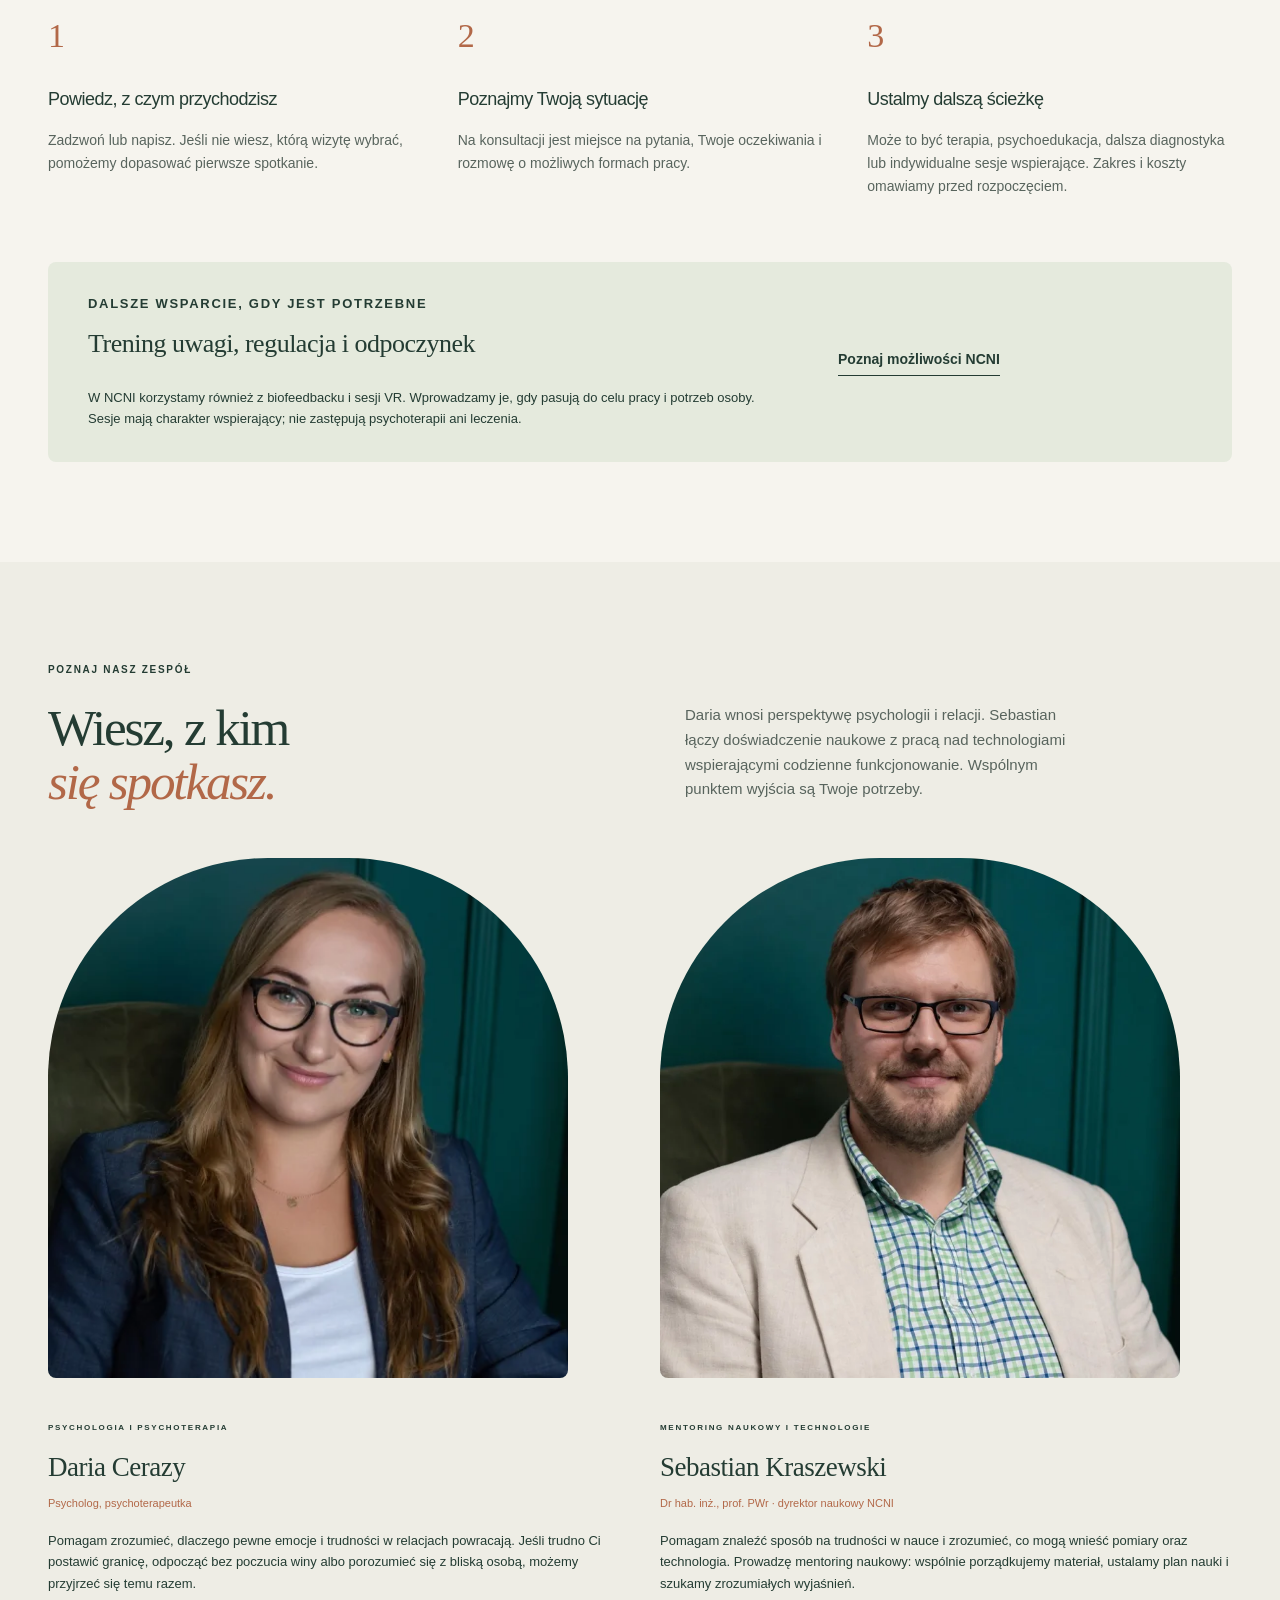
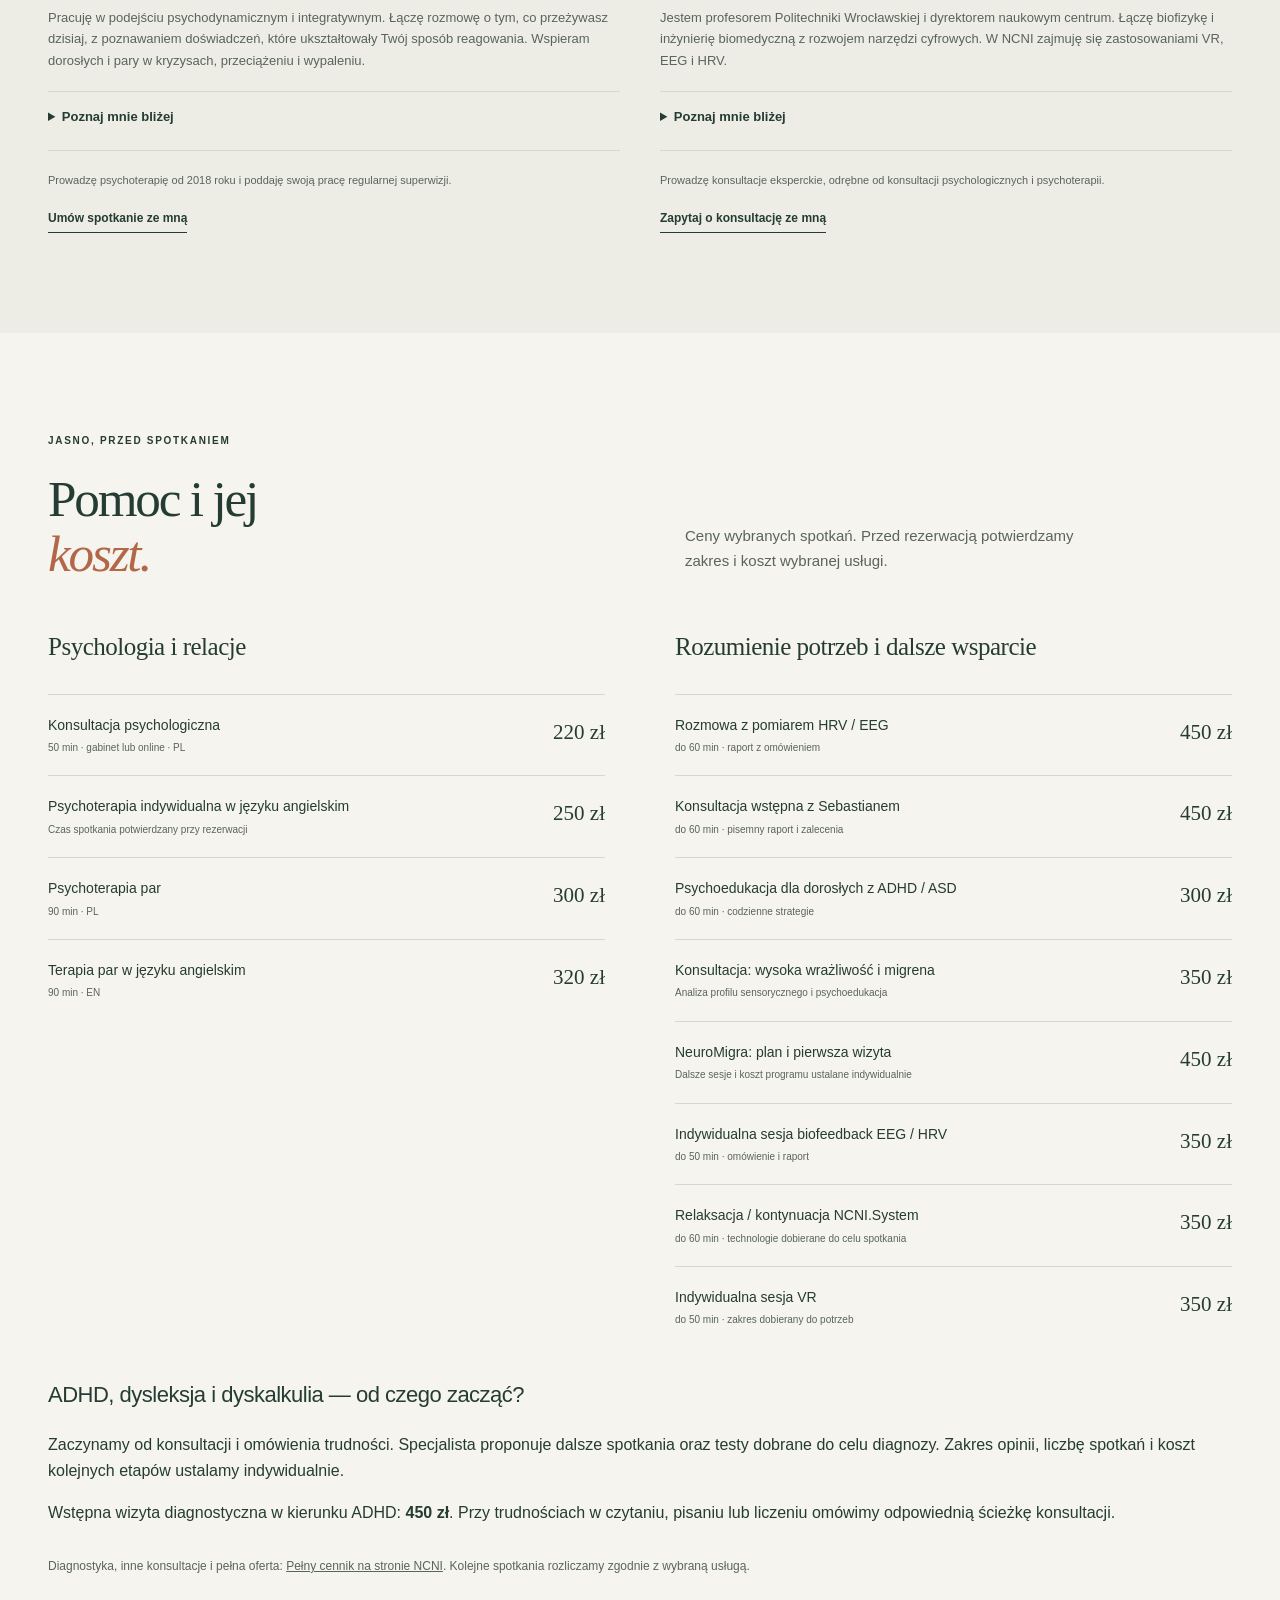
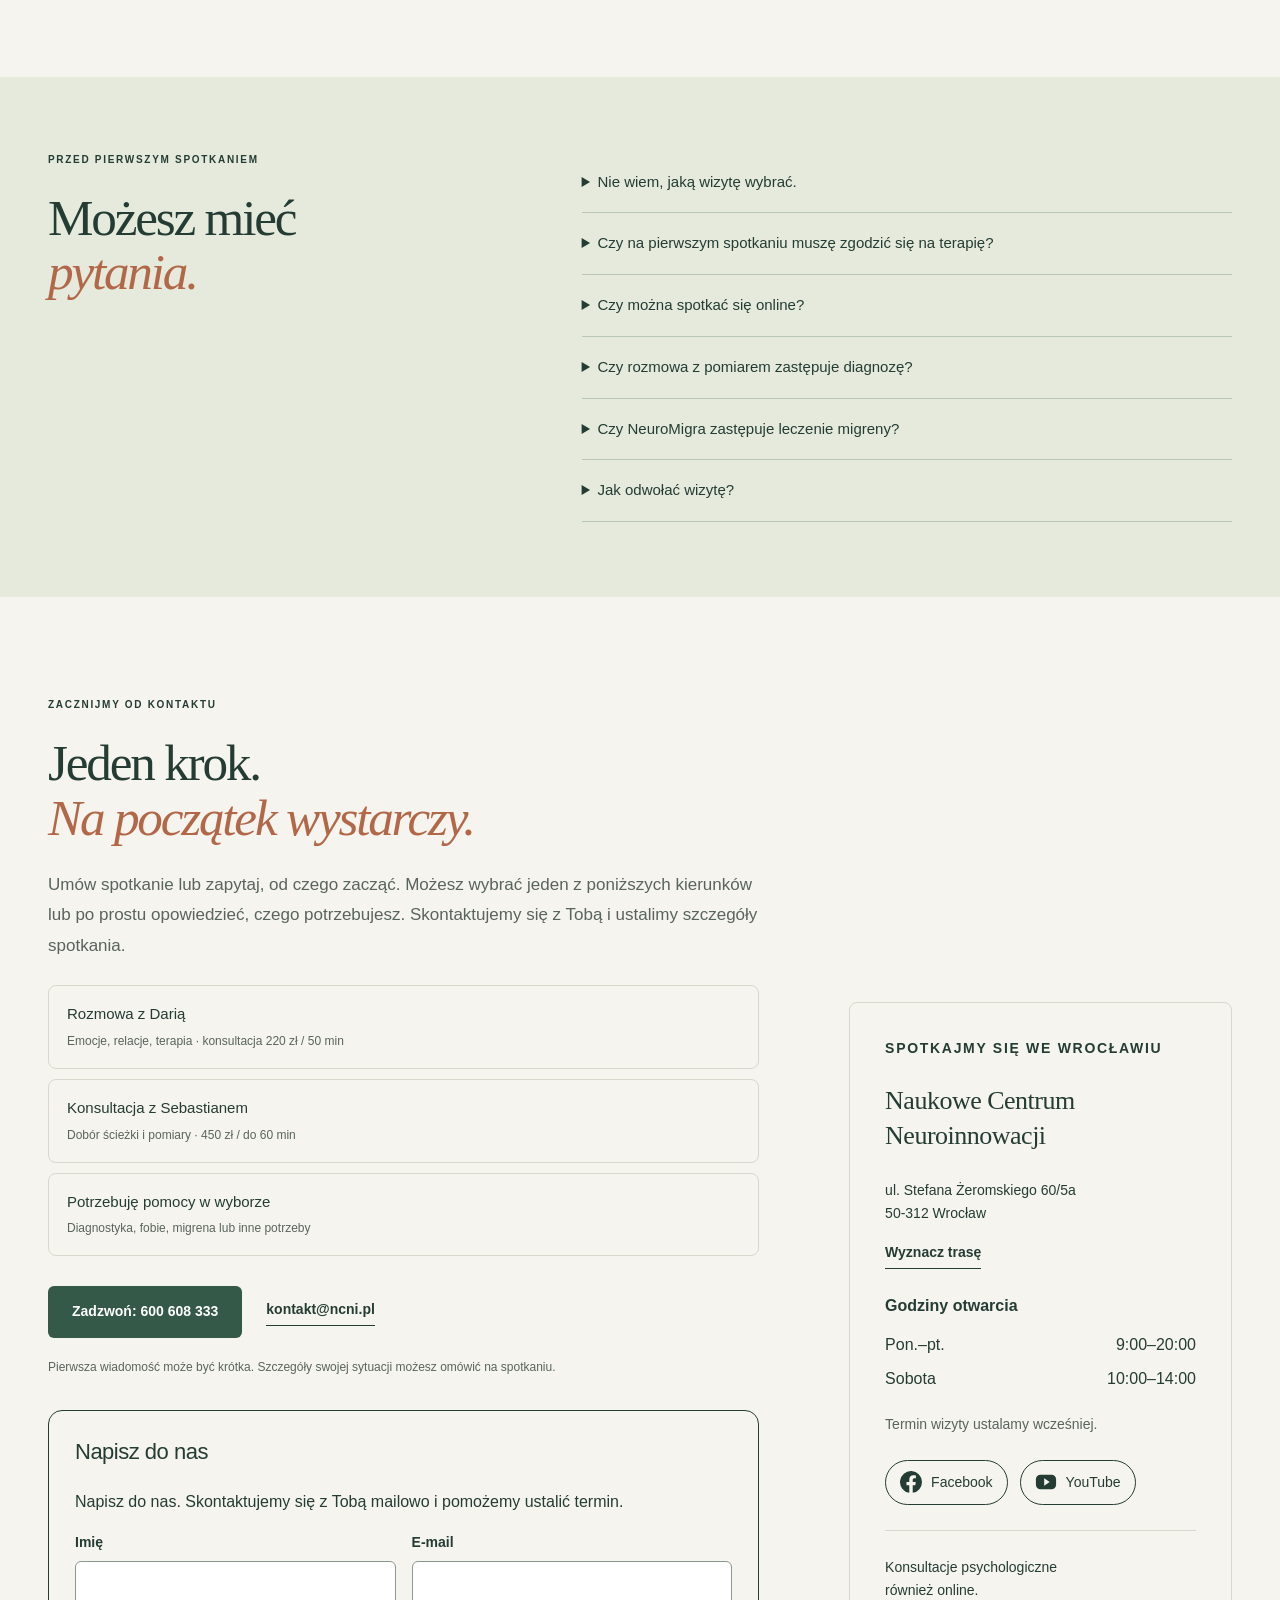
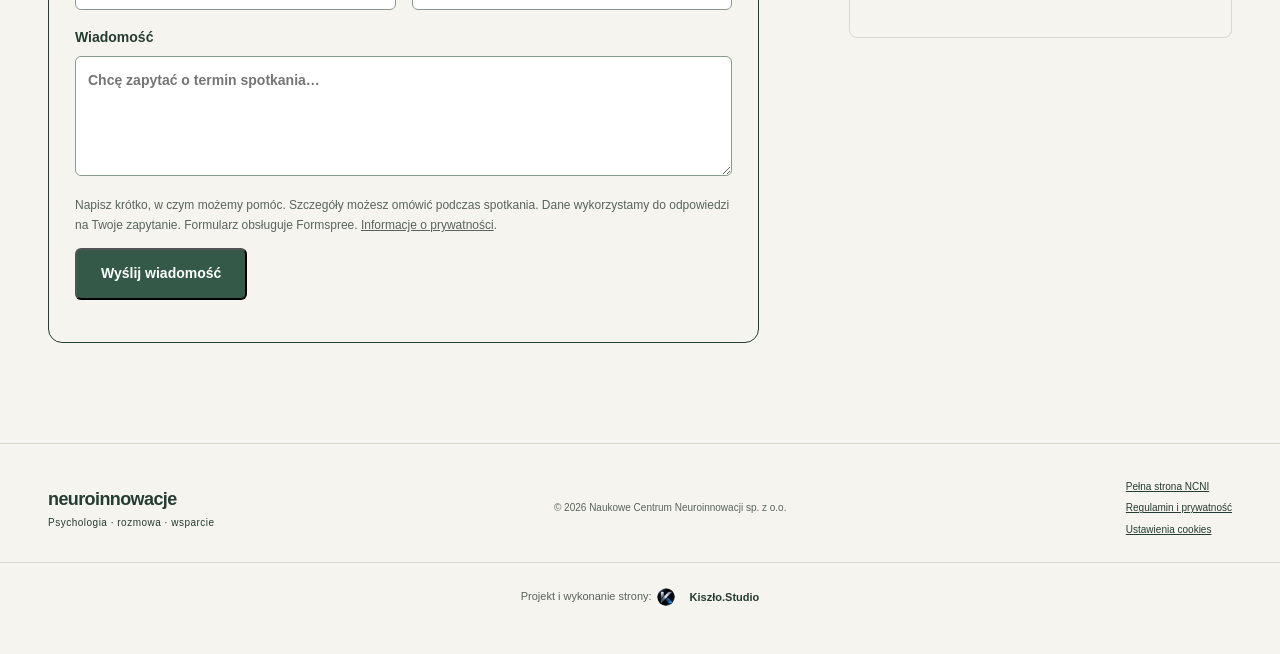
==== commit 19d1c121: "Route OVH contact form through Formspree instead of PHP mail" ====
--- a/index.html
+++ b/index.html
@@ -34,7 +34,7 @@
 <script type="application/ld+json">{"@context": "https://schema.org", "@graph": [{"@type": ["Organization", "LocalBusiness"], "@id": "https://ncni.pl/#organization", "name": "Naukowe Centrum Neuroinnowacji sp. z o.o.", "alternateName": ["NCNI", "Neuroinnowacje"], "url": "https://ncni.pl/", "telephone": "+48600608333", "email": "kontakt@ncni.pl", "priceRange": "220–450 zł", "currenciesAccepted": "PLN", "knowsLanguage": ["pl", "en", "fr"], "areaServed": {"@type": "City", "name": "Wrocław"}, "hasMap": "https://www.google.com/maps/search/?api=1&query=Stefana+Zeromskiego+60+Wroclaw", "sameAs": ["https://www.facebook.com/profile.php?id=61579420537737", "https://www.instagram.com/ncni_pl/", "https://www.linkedin.com/company/ncni", "https://youtube.com/@neuroinnowacje"], "openingHoursSpecification": [{"@type": "OpeningHoursSpecification", "dayOfWeek": ["Monday", "Tuesday", "Wednesday", "Thursday", "Friday"], "opens": "09:00", "closes": "20:00"}, {"@type": "OpeningHoursSpecification", "dayOfWeek": "Saturday", "opens": "10:00", "closes": "14:00"}], "address": {"@type": "PostalAddress", "streetAddress": "ul. Stefana Żeromskiego 60/5a", "postalCode": "50-312", "addressLocality": "Wrocław", "addressRegion": "dolnośląskie", "addressCountry": "PL"}, "logo": "https://neuroinnowacje.pl/assets/apple-touch-icon.png", "image": "https://neuroinnowacje.pl/assets/og-neuroinnowacje.jpg"}, {"@type": "Brand", "name": "Neuroinnowacje", "description": "Pomoc psychologiczna i technologia we Wrocławiu: empatia, zrozumienie i uważna praca z człowiekiem."}, {"@type": "Person", "@id": "https://ncni.pl/psycholog.html#daria-cerazy", "name": "Daria Cerazy", "jobTitle": "Psycholog, psychoterapeutka", "knowsLanguage": ["pl", "en"], "sameAs": ["https://dariacerazy.pl/o-mnie/"]}, {"@type": "Person", "@id": "https://ncni.pl/kraszewski.html#sebastian-kraszewski", "name": "Sebastian Kraszewski", "jobTitle": "Dyrektor naukowy NCNI, profesor Politechniki Wrocławskiej", "knowsLanguage": ["pl", "en", "fr"], "sameAs": ["https://ncni.pl/kraszewski.html"]}, {"@type": "FAQPage", "mainEntity": [{"@type": "Question", "name": "Nie wiem, jaką wizytę wybrać.", "acceptedAnswer": {"@type": "Answer", "text": "Napisz lub zadzwoń i krótko opowiedz, czego szukasz. Nie musisz samodzielnie wybierać metody. Przy trudnościach emocjonalnych możesz zacząć od konsultacji psychologicznej. Jeśli interesuje Cię pomiar lub dobór dalszej ścieżki w NCNI, omówimy odpowiedni wariant spotkania."}}, {"@type": "Question", "name": "Czy na pierwszym spotkaniu muszę zgodzić się na terapię?", "acceptedAnswer": {"@type": "Answer", "text": "Nie. Konsultacja jest okazją do poznania sytuacji i omówienia możliwości. Decyzję o dalszych spotkaniach podejmujesz po rozmowie o celu, formie i kosztach pracy."}}, {"@type": "Question", "name": "Czy można spotkać się online?", "acceptedAnswer": {"@type": "Answer", "text": "Konsultacje psychologiczne są dostępne w gabinecie i online, w tej samej cenie. Dostępność pozostałych form spotkań potwierdzamy przy rezerwacji. Sesje z pomiarem i technologiami wymagają obecności w gabinecie."}}, {"@type": "Question", "name": "Czy rozmowa z pomiarem zastępuje diagnozę?", "acceptedAnswer": {"@type": "Answer", "text": "Nie. HRV lub EEG uzupełniają rozmowę i obserwację. Jeśli potrzebna jest diagnostyka psychologiczna lub konsultacja medyczna, ustalamy ją jako osobny etap."}}, {"@type": "Question", "name": "Czy NeuroMigra zastępuje leczenie migreny?", "acceptedAnswer": {"@type": "Answer", "text": "Nie. Program ma charakter wspierający: obejmuje dobór form regulacji i odpoczynku oraz pracę z codziennymi obciążeniami. Nie zastępuje konsultacji lekarskiej, diagnostyki ani leczenia migreny. Dalszy zakres i koszty ustalamy indywidualnie."}}, {"@type": "Question", "name": "Jak odwołać wizytę?", "acceptedAnswer": {"@type": "Answer", "text": "Zgodnie z cennikiem NCNI odwołanie jest bezpłatne do 24 godzin przed spotkaniem. Późniejsze odwołanie wiąże się z opłatą równą cenie wizyty. Szczegóły potwierdzamy przy rezerwacji."}}]}, {"@type": "Service", "name": "Konsultacja psychologiczna", "provider": {"@id": "https://ncni.pl/#organization"}, "areaServed": {"@type": "City", "name": "Wrocław"}, "offers": {"@type": "Offer", "price": "220", "priceCurrency": "PLN"}}, {"@type": "Service", "name": "Psychoterapia indywidualna w języku angielskim", "provider": {"@id": "https://ncni.pl/#organization"}, "areaServed": {"@type": "City", "name": "Wrocław"}, "offers": {"@type": "Offer", "price": "250", "priceCurrency": "PLN"}}, {"@type": "Service", "name": "Psychoterapia par w języku polskim", "provider": {"@id": "https://ncni.pl/#organization"}, "areaServed": {"@type": "City", "name": "Wrocław"}, "offers": {"@type": "Offer", "price": "300", "priceCurrency": "PLN"}}, {"@type": "Service", "name": "Terapia par w języku angielskim", "provider": {"@id": "https://ncni.pl/#organization"}, "areaServed": {"@type": "City", "name": "Wrocław"}, "offers": {"@type": "Offer", "price": "320", "priceCurrency": "PLN"}}, {"@type": "Service", "name": "Rozmowa z pomiarem HRV / EEG", "provider": {"@id": "https://ncni.pl/#organization"}, "areaServed": {"@type": "City", "name": "Wrocław"}, "offers": {"@type": "Offer", "price": "450", "priceCurrency": "PLN"}}, {"@type": "Service", "name": "Konsultacja wstępna z Sebastianem Kraszewskim", "provider": {"@id": "https://ncni.pl/#organization"}, "areaServed": {"@type": "City", "name": "Wrocław"}, "offers": {"@type": "Offer", "price": "450", "priceCurrency": "PLN"}}, {"@type": "Service", "name": "Psychoedukacja dla dorosłych z ADHD / ASD", "provider": {"@id": "https://ncni.pl/#organization"}, "areaServed": {"@type": "City", "name": "Wrocław"}, "offers": {"@type": "Offer", "price": "300", "priceCurrency": "PLN"}}, {"@type": "Service", "name": "Konsultacja: wysoka wrażliwość i migrena", "provider": {"@id": "https://ncni.pl/#organization"}, "areaServed": {"@type": "City", "name": "Wrocław"}, "offers": {"@type": "Offer", "price": "350", "priceCurrency": "PLN"}}, {"@type": "Service", "name": "NeuroMigra: plan i pierwsza wizyta", "provider": {"@id": "https://ncni.pl/#organization"}, "areaServed": {"@type": "City", "name": "Wrocław"}, "offers": {"@type": "Offer", "price": "450", "priceCurrency": "PLN"}}, {"@type": "Service", "name": "Indywidualna sesja biofeedback EEG / HRV", "provider": {"@id": "https://ncni.pl/#organization"}, "areaServed": {"@type": "City", "name": "Wrocław"}, "offers": {"@type": "Offer", "price": "350", "priceCurrency": "PLN"}}, {"@type": "Service", "name": "Sesja NCNI.System", "provider": {"@id": "https://ncni.pl/#organization"}, "areaServed": {"@type": "City", "name": "Wrocław"}, "offers": {"@type": "Offer", "price": "350", "priceCurrency": "PLN"}}, {"@type": "Service", "name": "Indywidualna sesja VR", "provider": {"@id": "https://ncni.pl/#organization"}, "areaServed": {"@type": "City", "name": "Wrocław"}, "offers": {"@type": "Offer", "price": "350", "priceCurrency": "PLN"}}, {"@type": "WebPage", "@id": "https://neuroinnowacje.pl/#webpage", "url": "https://neuroinnowacje.pl/", "name": "Psychologia, VR i pomiary HRV / EEG Wrocław | Neuroinnowacje", "description": "Psycholog i mentoring naukowy we Wrocławiu. Wsparcie przy ADHD, dysleksji, dyskalkulii i fobiach, w tym lęku przed lataniem. Poznaj VR oraz pomiary HRV i EEG.", "inLanguage": "pl-PL", "publisher": {"@id": "https://ncni.pl/#organization"}}]}</script>
 <!-- SEARCH METADATA END -->
 <link rel="stylesheet" href="assets/contact.css">
-<script src="assets/contact.js" defer></script>
+<script src="assets/contact.js?v=formspree-20261103" defer></script>
 </head>
 <body>
 <a class="skip" href="#main">Przejdź do treści</a>
@@ -60,7 +60,7 @@
 <section class="team-section" id="zespol"><div class="wrap section"><div class="section-heading"><div><p class="eyebrow">POZNAJ NASZ ZESPÓŁ</p><h2>Wiesz, z kim<br><em>się spotkasz.</em></h2></div><p>Daria wnosi perspektywę psychologii i relacji. Sebastian łączy doświadczenie naukowe z pracą nad technologiami wspierającymi codzienne funkcjonowanie. Wspólnym punktem wyjścia są Twoje potrzeby.</p></div><div class="team-grid"><article class="person" id="daria"><div class="portrait"><img src="assets/daria.webp" width="530" height="530" alt="Daria Cerazy" loading="lazy"></div><div class="person-copy"><p class="eyebrow">PSYCHOLOGIA I PSYCHOTERAPIA</p><h3>Daria Cerazy</h3><p class="role">Psycholog, psychoterapeutka</p><p class="person-story-lead">Pomagam zrozumieć, dlaczego pewne emocje i trudności w relacjach powracają. Jeśli trudno Ci postawić granicę, odpocząć bez poczucia winy albo porozumieć się z bliską osobą, możemy przyjrzeć się temu razem.</p><p>Pracuję w podejściu psychodynamicznym i integratywnym. Łączę rozmowę o tym, co przeżywasz dzisiaj, z poznawaniem doświadczeń, które ukształtowały Twój sposób reagowania. Wspieram dorosłych i pary w kryzysach, przeciążeniu i wypaleniu.</p><details class="person-story"><summary>Poznaj mnie bliżej</summary><p>Łączę pracę w gabinecie z edukacją akademicką. Wykładam na Uniwersytecie WSB Merito i jestem menedżerką kierunku Psychologia i Informatyka. Interesuje mnie, jak technologia może wspierać zdrowie psychiczne z uważnością na relację i bezpieczeństwo.</p><p>W NCNI prowadzę spotkania po polsku i angielsku, indywidualnie oraz z parami. Na pierwszej konsultacji omówimy Twoją sytuację i możliwe kierunki dalszej pracy.</p><a class="text-link" href="https://dariacerazy.pl/o-mnie/">Więcej o mnie </a></details><p class="fine">Prowadzę psychoterapię od 2018 roku i poddaję swoją pracę regularnej superwizji.</p><a class="text-link" href="#kontakt">Umów spotkanie ze mną </a></div></article><article class="person" id="sebastian"><div class="portrait"><img src="assets/sk-green.webp" width="800" height="800" alt="Sebastian Kraszewski" loading="lazy"></div><div class="person-copy"><p class="eyebrow">MENTORING NAUKOWY I TECHNOLOGIE</p><h3>Sebastian Kraszewski</h3><p class="role">Dr hab. inż., prof. PWr · dyrektor naukowy NCNI</p><p class="person-story-lead">Pomagam znaleźć sposób na trudności w nauce i zrozumieć, co mogą wnieść pomiary oraz technologia. Prowadzę mentoring naukowy: wspólnie porządkujemy materiał, ustalamy plan nauki i szukamy zrozumiałych wyjaśnień.</p><p>Jestem profesorem Politechniki Wrocławskiej i dyrektorem naukowym centrum. Łączę biofizykę i inżynierię biomedyczną z rozwojem narzędzi cyfrowych. W NCNI zajmuję się zastosowaniami VR, EEG i HRV.</p><details class="person-story"><summary>Poznaj mnie bliżej</summary><p>Moja praca naukowa obejmuje badania nad błonami biologicznymi, modelowanie molekularne i zastosowania sztucznej inteligencji w medycynie. To zaplecze mojej pracy nad technologiami wspierającymi człowieka.</p><p>W centrum prowadzę konsultacje eksperckie, analizuję pomiary i dobieram scenariusze VR. Uwzględniam różnice w sposobie funkcjonowania i wrażliwości na bodźce, także u osób z ADHD i w spektrum autyzmu.</p><p>Podczas spotkania omówimy zakres pracy i dalsze kroki. Zależy mi, żeby zastosowanie każdego narzędzia miało jasno określony cel.</p><a class="text-link" href="https://ncni.pl/kraszewski.html">Poznaj mój dorobek i biografię </a></details><p class="fine">Prowadzę konsultacje eksperckie, odrębne od konsultacji psychologicznych i psychoterapii.</p><a class="text-link" href="#kontakt">Zapytaj o konsultację ze mną </a></div></article></div></div></section>
 <section class="section wrap" id="ceny"><div class="section-heading"><div><p class="eyebrow">JASNO, PRZED SPOTKANIEM</p><h2>Pomoc i jej<br><em>koszt.</em></h2></div><p>Ceny wybranych spotkań. Przed rezerwacją potwierdzamy zakres i koszt wybranej usługi.</p></div><div class="pricing"><div><h3>Psychologia i relacje</h3><dl><div><dt>Konsultacja psychologiczna <small>50 min · gabinet lub online · PL</small></dt><dd>220 zł</dd></div><div><dt>Psychoterapia indywidualna w języku angielskim<small>Czas spotkania potwierdzany przy rezerwacji</small></dt><dd>250 zł</dd></div><div><dt>Psychoterapia par<small>90 min · PL</small></dt><dd>300 zł</dd></div><div><dt>Terapia par w języku angielskim<small>90 min · EN</small></dt><dd>320 zł</dd></div></dl></div><div><h3>Rozumienie potrzeb i dalsze wsparcie</h3><dl><div><dt>Rozmowa z pomiarem HRV / EEG<small>do 60 min · raport z omówieniem</small></dt><dd>450 zł</dd></div><div><dt>Konsultacja wstępna z Sebastianem<small>do 60 min · pisemny raport i zalecenia</small></dt><dd>450 zł</dd></div><div><dt>Psychoedukacja dla dorosłych z ADHD / ASD<small>do 60 min · codzienne strategie</small></dt><dd>300 zł</dd></div><div><dt>Konsultacja: wysoka wrażliwość i migrena<small>Analiza profilu sensorycznego i psychoedukacja</small></dt><dd>350 zł</dd></div><div><dt>NeuroMigra: plan i pierwsza wizyta<small>Dalsze sesje i koszt programu ustalane indywidualnie</small></dt><dd>450 zł</dd></div><div><dt>Indywidualna sesja biofeedback EEG / HRV<small>do 50 min · omówienie i raport</small></dt><dd>350 zł</dd></div><div><dt>Relaksacja / kontynuacja NCNI.System<small>do 60 min · technologie dobierane do celu spotkania</small></dt><dd>350 zł</dd></div><div><dt>Indywidualna sesja VR<small>do 50 min · zakres dobierany do potrzeb</small></dt><dd>350 zł</dd></div></dl></div></div><div class="diagnosis-note" style="margin-top:32px"><h3>ADHD, dysleksja i dyskalkulia — od czego zacząć?</h3><p>Zaczynamy od konsultacji i omówienia trudności. Specjalista proponuje dalsze spotkania oraz testy dobrane do celu diagnozy. Zakres opinii, liczbę spotkań i koszt kolejnych etapów ustalamy indywidualnie.</p><p>Wstępna wizyta diagnostyczna w kierunku ADHD: <strong>450 zł</strong>. Przy trudnościach w czytaniu, pisaniu lub liczeniu omówimy odpowiednią ścieżkę konsultacji.</p></div><p class="pricing-footer">Diagnostyka, inne konsultacje i pełna oferta: <a href="https://ncni.pl/cennik.html">Pełny cennik na stronie NCNI</a>. Kolejne spotkania rozliczamy zgodnie z wybraną usługą.</p></section>
 <section class="faq-section"><div class="wrap faq-grid"><div><p class="eyebrow">PRZED PIERWSZYM SPOTKANIEM</p><h2>Możesz mieć<br><em>pytania.</em></h2></div><div><details><summary>Nie wiem, jaką wizytę wybrać.</summary><p>Napisz lub zadzwoń i krótko opowiedz, czego szukasz. Nie musisz samodzielnie wybierać metody. Przy trudnościach emocjonalnych możesz zacząć od konsultacji psychologicznej. Jeśli interesuje Cię pomiar lub dobór dalszej ścieżki w NCNI, omówimy odpowiedni wariant spotkania.</p></details><details><summary>Czy na pierwszym spotkaniu muszę zgodzić się na terapię?</summary><p>Nie. Konsultacja jest okazją do poznania sytuacji i omówienia możliwości. Decyzję o dalszych spotkaniach podejmujesz po rozmowie o celu, formie i kosztach pracy.</p></details><details><summary>Czy można spotkać się online?</summary><p>Konsultacje psychologiczne są dostępne w gabinecie i online, w tej samej cenie. Dostępność pozostałych form spotkań potwierdzamy przy rezerwacji. Sesje z pomiarem i technologiami wymagają obecności w gabinecie.</p></details><details><summary>Czy rozmowa z pomiarem zastępuje diagnozę?</summary><p>Nie. HRV lub EEG uzupełniają rozmowę i obserwację. Jeśli potrzebna jest diagnostyka psychologiczna lub konsultacja medyczna, ustalamy ją jako osobny etap.</p></details><details><summary>Czy NeuroMigra zastępuje leczenie migreny?</summary><p>Nie. Program ma charakter wspierający: obejmuje dobór form regulacji i odpoczynku oraz pracę z codziennymi obciążeniami. Nie zastępuje konsultacji lekarskiej, diagnostyki ani leczenia migreny. Dalszy zakres i koszty ustalamy indywidualnie.</p></details><details><summary>Jak odwołać wizytę?</summary><p>Zgodnie z cennikiem NCNI odwołanie jest bezpłatne do 24 godzin przed spotkaniem. Późniejsze odwołanie wiąże się z opłatą równą cenie wizyty. Szczegóły potwierdzamy przy rezerwacji.</p></details></div></div></section>
-<section class="contact section wrap" id="kontakt"><div><p class="eyebrow">ZACZNIJMY OD KONTAKTU</p><h2>Jeden krok.<br><em>Na początek wystarczy.</em></h2><p class="lead">Umów spotkanie lub zapytaj, od czego zacząć. Możesz wybrać jeden z poniższych kierunków lub po prostu opowiedzieć, czego potrzebujesz. Skontaktujemy się z Tobą i ustalimy szczegóły spotkania.</p><div class="visit-options"><a href="mailto:kontakt@ncni.pl?subject=Konsultacja%20z%20Dari%C4%85">Rozmowa z Darią<span>Emocje, relacje, terapia · konsultacja 220 zł / 50 min </span></a><a href="mailto:kontakt@ncni.pl?subject=Konsultacja%20ekspercka%20z%20Sebastianem">Konsultacja z Sebastianem<span>Dobór ścieżki i pomiary · 450 zł / do 60 min </span></a><a href="mailto:kontakt@ncni.pl?subject=Pomoc%20w%20wyborze%20wizyty">Potrzebuję pomocy w wyborze<span>Diagnostyka, fobie, migrena lub inne potrzeby </span></a></div><div class="actions"><a class="button" href="tel:+48600608333">Zadzwoń: 600 608 333 </a><a class="text-link" href="mailto:kontakt@ncni.pl">kontakt@ncni.pl </a></div><p class="fine">Pierwsza wiadomość może być krótka. Szczegóły swojej sytuacji możesz omówić na spotkaniu.</p><form id="contact-form" class="contact-form" action="api/contact.php" method="post"><h3>Napisz do nas</h3><p>Napisz do nas. Skontaktujemy się z Tobą mailowo i pomożemy ustalić termin.</p><div class="contact-fields"><label>Imię<input name="name" autocomplete="given-name" required maxlength="80"></label><label>E-mail<input name="email" type="email" autocomplete="email" required maxlength="254"></label></div><label>Wiadomość<textarea name="message" required minlength="3" maxlength="2000" placeholder="Chcę zapytać o termin spotkania…"></textarea></label><div class="contact-trap" aria-hidden="true"><label>Pozostaw puste<input name="website" tabindex="-1" autocomplete="off"></label></div><p class="fine">Napisz krótko, w czym możemy pomóc. Szczegóły możesz omówić podczas spotkania. Dane wykorzystamy do odpowiedzi na Twoje zapytanie. <a href="https://ncni.pl/regulamin.html">Informacje o prywatności</a>.</p><button class="button" type="submit">Wyślij wiadomość</button><p role="status" aria-live="polite"></p><noscript><p>Aby wysłać formularz, włącz JavaScript lub napisz na <a href="mailto:kontakt@ncni.pl">kontakt@ncni.pl</a>.</p></noscript></form></div><aside class="address"><p class="eyebrow">SPOTKAJMY SIĘ WE WROCŁAWIU</p><h3>Naukowe Centrum<br>Neuroinnowacji</h3><p>ul. Stefana Żeromskiego 60/5a<br>50-312 Wrocław</p><a class="text-link" href="https://www.google.com/maps/search/?api=1&query=Stefana+Zeromskiego+60+Wroclaw" target="_blank" rel="noopener noreferrer">Wyznacz trasę </a><div class="contact-hours"><h4>Godziny otwarcia</h4><dl><div><dt>Pon.–pt.</dt><dd>9:00–20:00</dd></div><div><dt>Sobota</dt><dd>10:00–14:00</dd></div></dl><p class="fine">Termin wizyty ustalamy wcześniej.</p></div><div class="social-links" aria-label="NCNI w mediach społecznościowych"><a href="https://www.facebook.com/profile.php?id=61579420537737" target="_blank" rel="noopener noreferrer"><svg viewBox="0 0 24 24" aria-hidden="true" fill="currentColor"><path d="M24 12a12 12 0 1 0-13.875 11.855V15.47H7.078V12h3.047V9.356c0-3.007 1.792-4.669 4.533-4.669 1.313 0 2.686.235 2.686.235v2.953h-1.513c-1.49 0-1.956.925-1.956 1.874V12h3.328l-.532 3.469h-2.796v8.386A12.003 12.003 0 0 0 24 12z"/></svg>Facebook</a><a href="https://youtube.com/@neuroinnowacje" target="_blank" rel="noopener noreferrer"><svg viewBox="0 0 24 24" aria-hidden="true"><rect x="1" y="4" width="22" height="16" rx="5" fill="currentColor"/><path d="m10 8 6 4-6 4z" fill="#f6f4ee"/></svg>YouTube</a></div><hr><p>Konsultacje psychologiczne<br>również online.</p></aside></section>
+<section class="contact section wrap" id="kontakt"><div><p class="eyebrow">ZACZNIJMY OD KONTAKTU</p><h2>Jeden krok.<br><em>Na początek wystarczy.</em></h2><p class="lead">Umów spotkanie lub zapytaj, od czego zacząć. Możesz wybrać jeden z poniższych kierunków lub po prostu opowiedzieć, czego potrzebujesz. Skontaktujemy się z Tobą i ustalimy szczegóły spotkania.</p><div class="visit-options"><a href="mailto:kontakt@ncni.pl?subject=Konsultacja%20z%20Dari%C4%85">Rozmowa z Darią<span>Emocje, relacje, terapia · konsultacja 220 zł / 50 min </span></a><a href="mailto:kontakt@ncni.pl?subject=Konsultacja%20ekspercka%20z%20Sebastianem">Konsultacja z Sebastianem<span>Dobór ścieżki i pomiary · 450 zł / do 60 min </span></a><a href="mailto:kontakt@ncni.pl?subject=Pomoc%20w%20wyborze%20wizyty">Potrzebuję pomocy w wyborze<span>Diagnostyka, fobie, migrena lub inne potrzeby </span></a></div><div class="actions"><a class="button" href="tel:+48600608333">Zadzwoń: 600 608 333 </a><a class="text-link" href="mailto:kontakt@ncni.pl">kontakt@ncni.pl </a></div><p class="fine">Pierwsza wiadomość może być krótka. Szczegóły swojej sytuacji możesz omówić na spotkaniu.</p><form id="contact-form" class="contact-form" action="https://formspree.io/f/moeepgpy" method="POST"><h3>Napisz do nas</h3><p>Napisz do nas. Skontaktujemy się z Tobą mailowo i pomożemy ustalić termin.</p><div class="contact-fields"><label>Imię<input name="name" autocomplete="given-name" required maxlength="80"></label><label>E-mail<input name="email" type="email" autocomplete="email" required maxlength="254"></label></div><label>Wiadomość<textarea name="message" required minlength="3" maxlength="2000" placeholder="Chcę zapytać o termin spotkania…"></textarea></label><div class="contact-trap" aria-hidden="true"><label>Pozostaw puste<input name="_gotcha" tabindex="-1" autocomplete="off"></label></div><p class="fine">Napisz krótko, w czym możemy pomóc. Szczegóły możesz omówić podczas spotkania. Dane wykorzystamy do odpowiedzi na Twoje zapytanie. Formularz obsługuje Formspree. <a href="https://ncni.pl/regulamin.html">Informacje o prywatności</a>.</p><button class="button" type="submit">Wyślij wiadomość</button><p role="status" aria-live="polite"></p><noscript><p>Po wysłaniu zobaczysz potwierdzenie na stronie Formspree.</p></noscript></form></div><aside class="address"><p class="eyebrow">SPOTKAJMY SIĘ WE WROCŁAWIU</p><h3>Naukowe Centrum<br>Neuroinnowacji</h3><p>ul. Stefana Żeromskiego 60/5a<br>50-312 Wrocław</p><a class="text-link" href="https://www.google.com/maps/search/?api=1&query=Stefana+Zeromskiego+60+Wroclaw" target="_blank" rel="noopener noreferrer">Wyznacz trasę </a><div class="contact-hours"><h4>Godziny otwarcia</h4><dl><div><dt>Pon.–pt.</dt><dd>9:00–20:00</dd></div><div><dt>Sobota</dt><dd>10:00–14:00</dd></div></dl><p class="fine">Termin wizyty ustalamy wcześniej.</p></div><div class="social-links" aria-label="NCNI w mediach społecznościowych"><a href="https://www.facebook.com/profile.php?id=61579420537737" target="_blank" rel="noopener noreferrer"><svg viewBox="0 0 24 24" aria-hidden="true" fill="currentColor"><path d="M24 12a12 12 0 1 0-13.875 11.855V15.47H7.078V12h3.047V9.356c0-3.007 1.792-4.669 4.533-4.669 1.313 0 2.686.235 2.686.235v2.953h-1.513c-1.49 0-1.956.925-1.956 1.874V12h3.328l-.532 3.469h-2.796v8.386A12.003 12.003 0 0 0 24 12z"/></svg>Facebook</a><a href="https://youtube.com/@neuroinnowacje" target="_blank" rel="noopener noreferrer"><svg viewBox="0 0 24 24" aria-hidden="true"><rect x="1" y="4" width="22" height="16" rx="5" fill="currentColor"/><path d="m10 8 6 4-6 4z" fill="#f6f4ee"/></svg>YouTube</a></div><hr><p>Konsultacje psychologiczne<br>również online.</p></aside></section>
 </main>
 <footer><div class="wrap footer-inner"><a class="brand" href="#start">neuroinnowacje<small>Psychologia · rozmowa · wsparcie</small></a><p>© 2026 Naukowe Centrum Neuroinnowacji sp. z o.o.</p><div><a href="https://ncni.pl/">Pełna strona NCNI </a><a href="https://ncni.pl/regulamin.html">Regulamin i prywatność</a><a href="#" data-consent-settings>Ustawienia cookies</a></div></div><div class="design-credit">Projekt i wykonanie strony: <a href="https://agency-woad-one-24.vercel.app/" rel="noopener" style="white-space:nowrap"><img src="assets/kiszlo-studio-znak.webp" alt="" width="18" height="18" loading="lazy" decoding="async" style="width:18px;height:18px;border-radius:50%;vertical-align:-4px;margin:0 5px 0 2px;display:inline-block">Kiszło.Studio </a></div></footer>
 <nav class="mobile-nav" aria-label="Nawigacja na telefonie"><a href="#pomoc">Pomoc</a><a href="neuroroznorodnosc.html">Neuroróżn.</a><a href="#zespol">Zespół</a><a href="#system">Technologie</a><a href="#kontakt">Umów </a></nav>
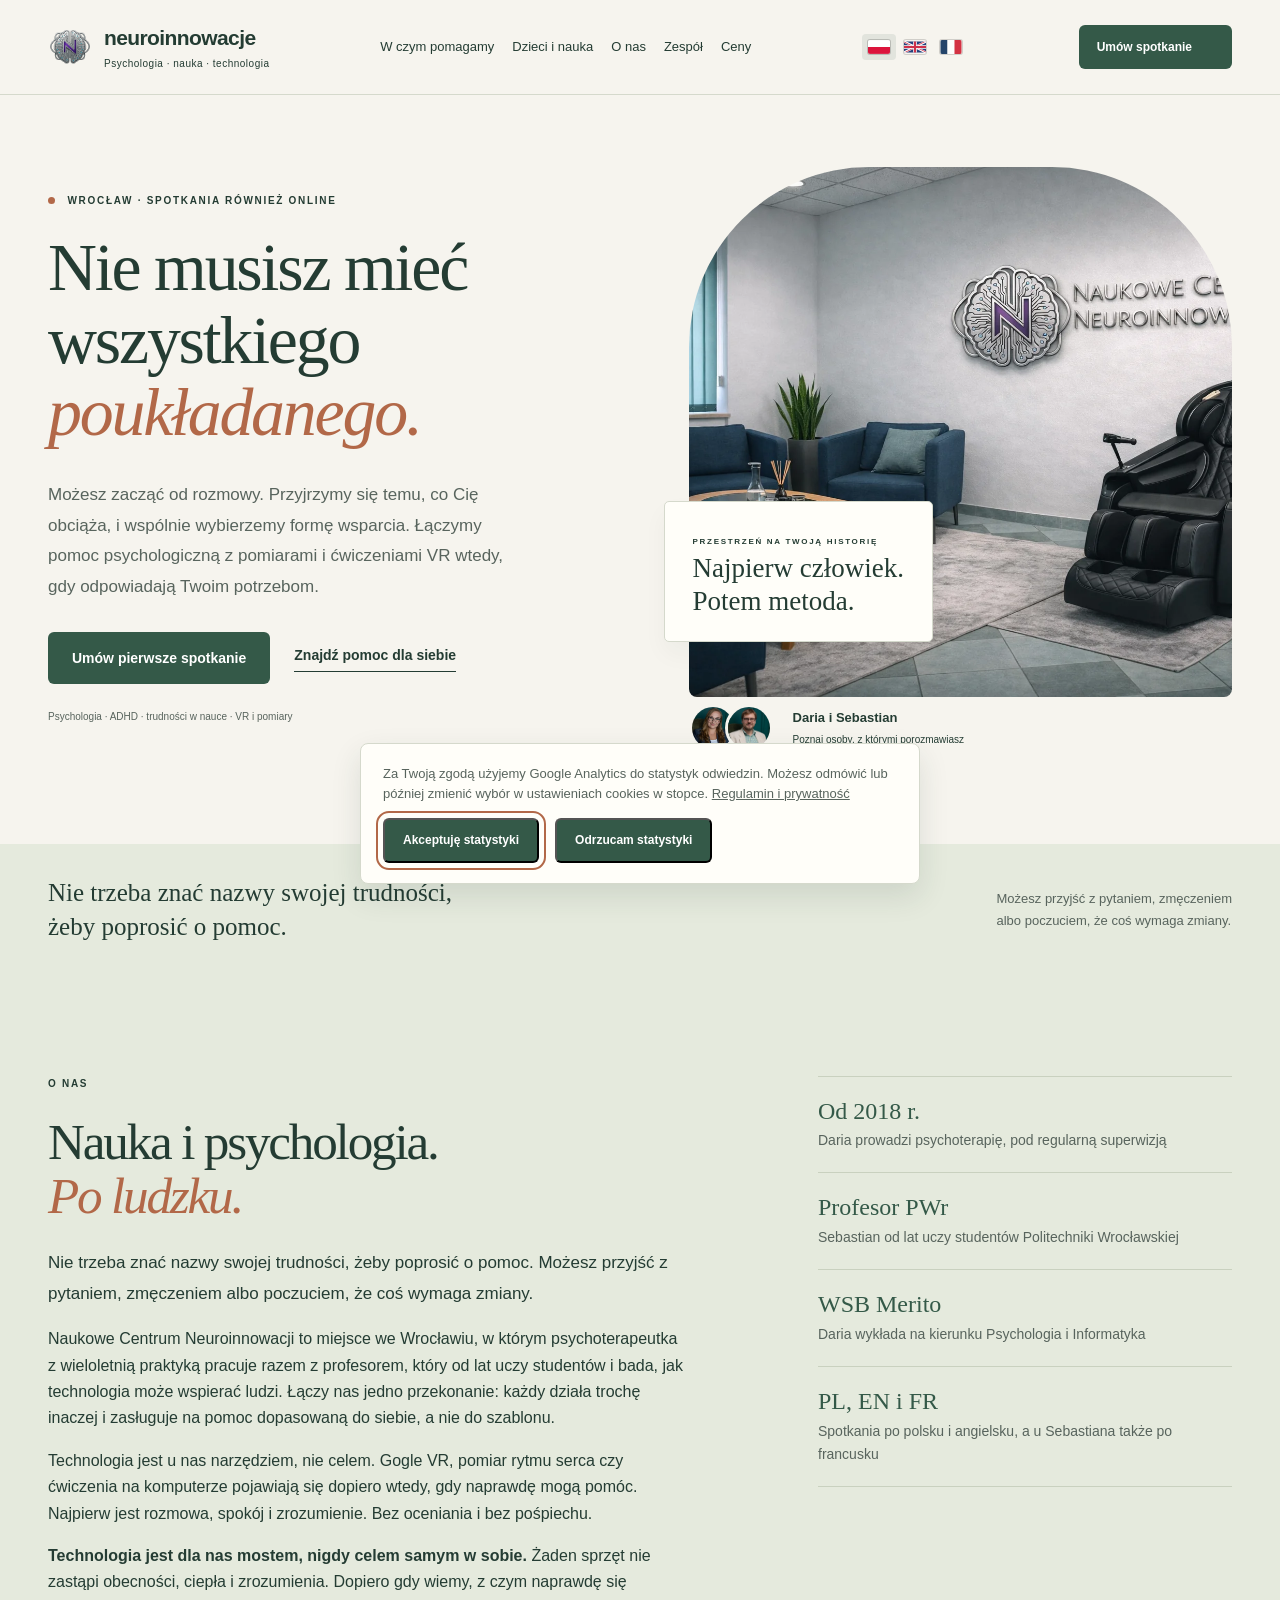
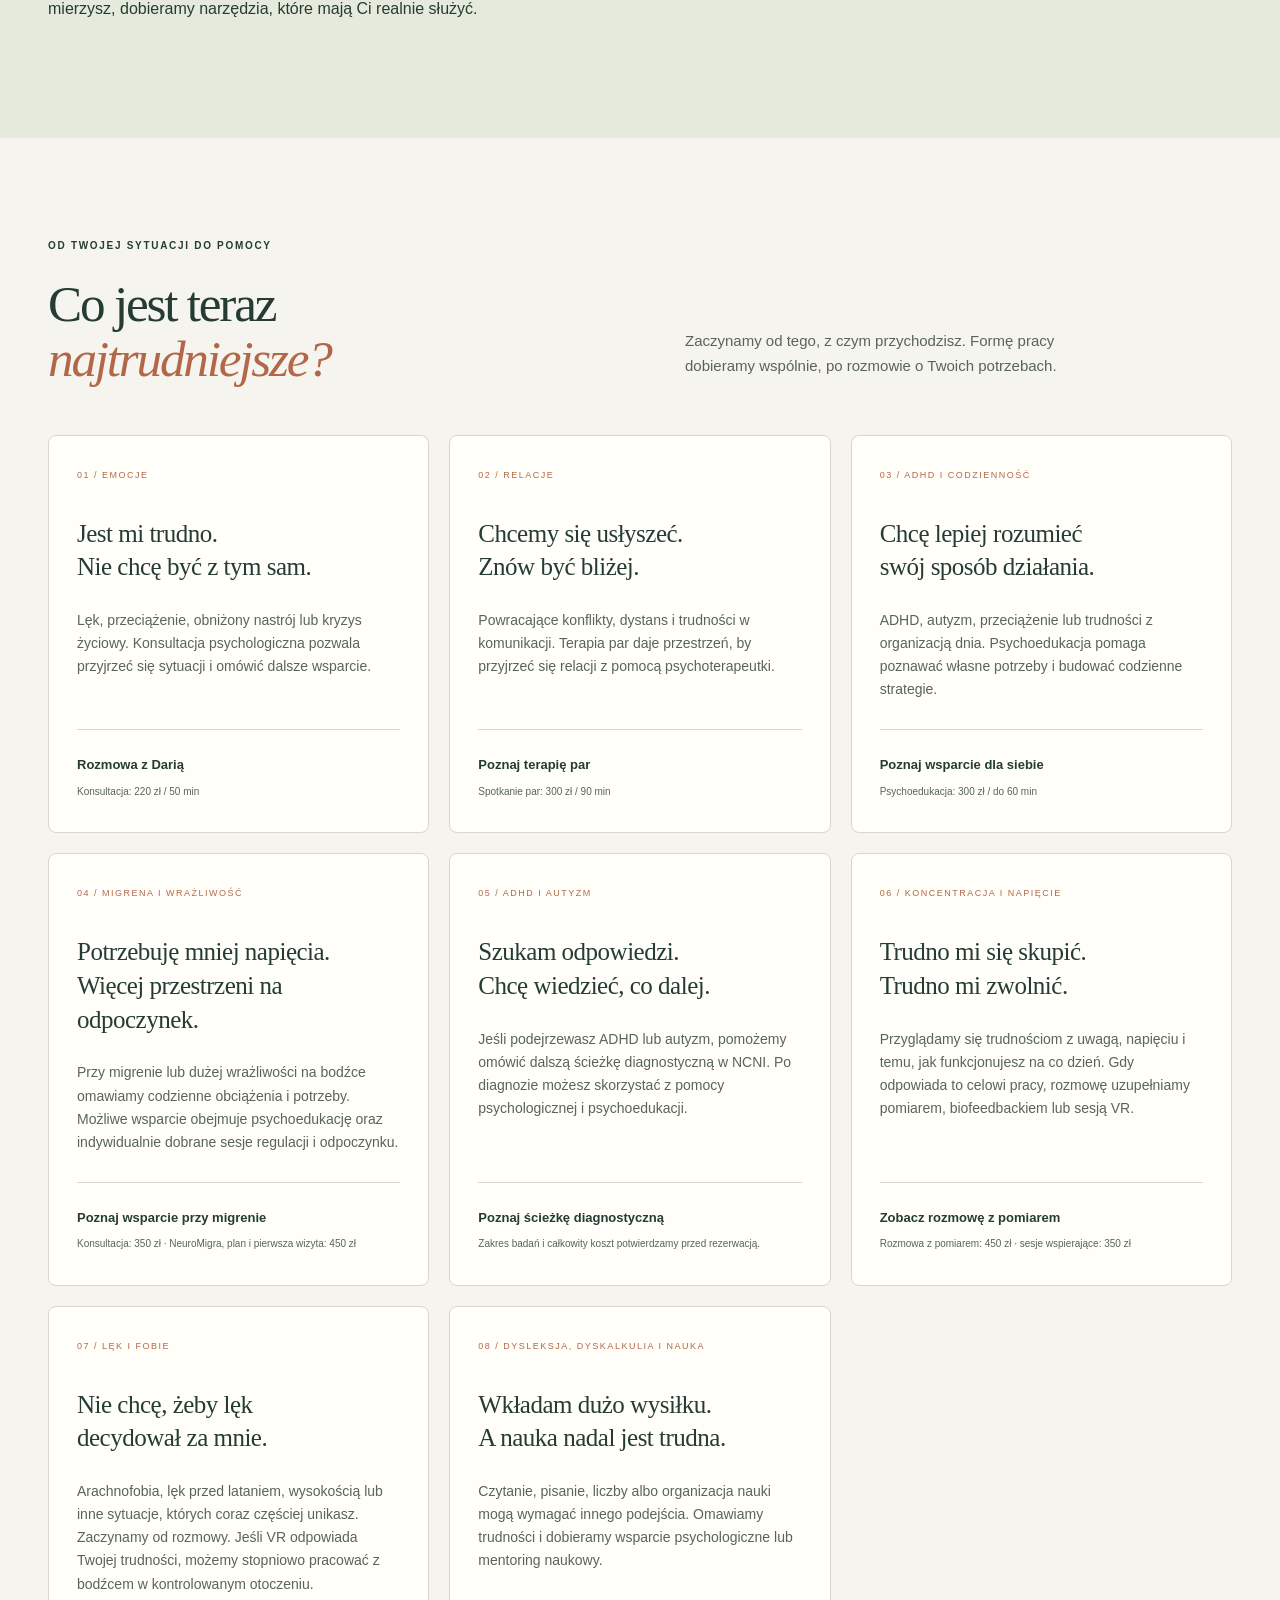
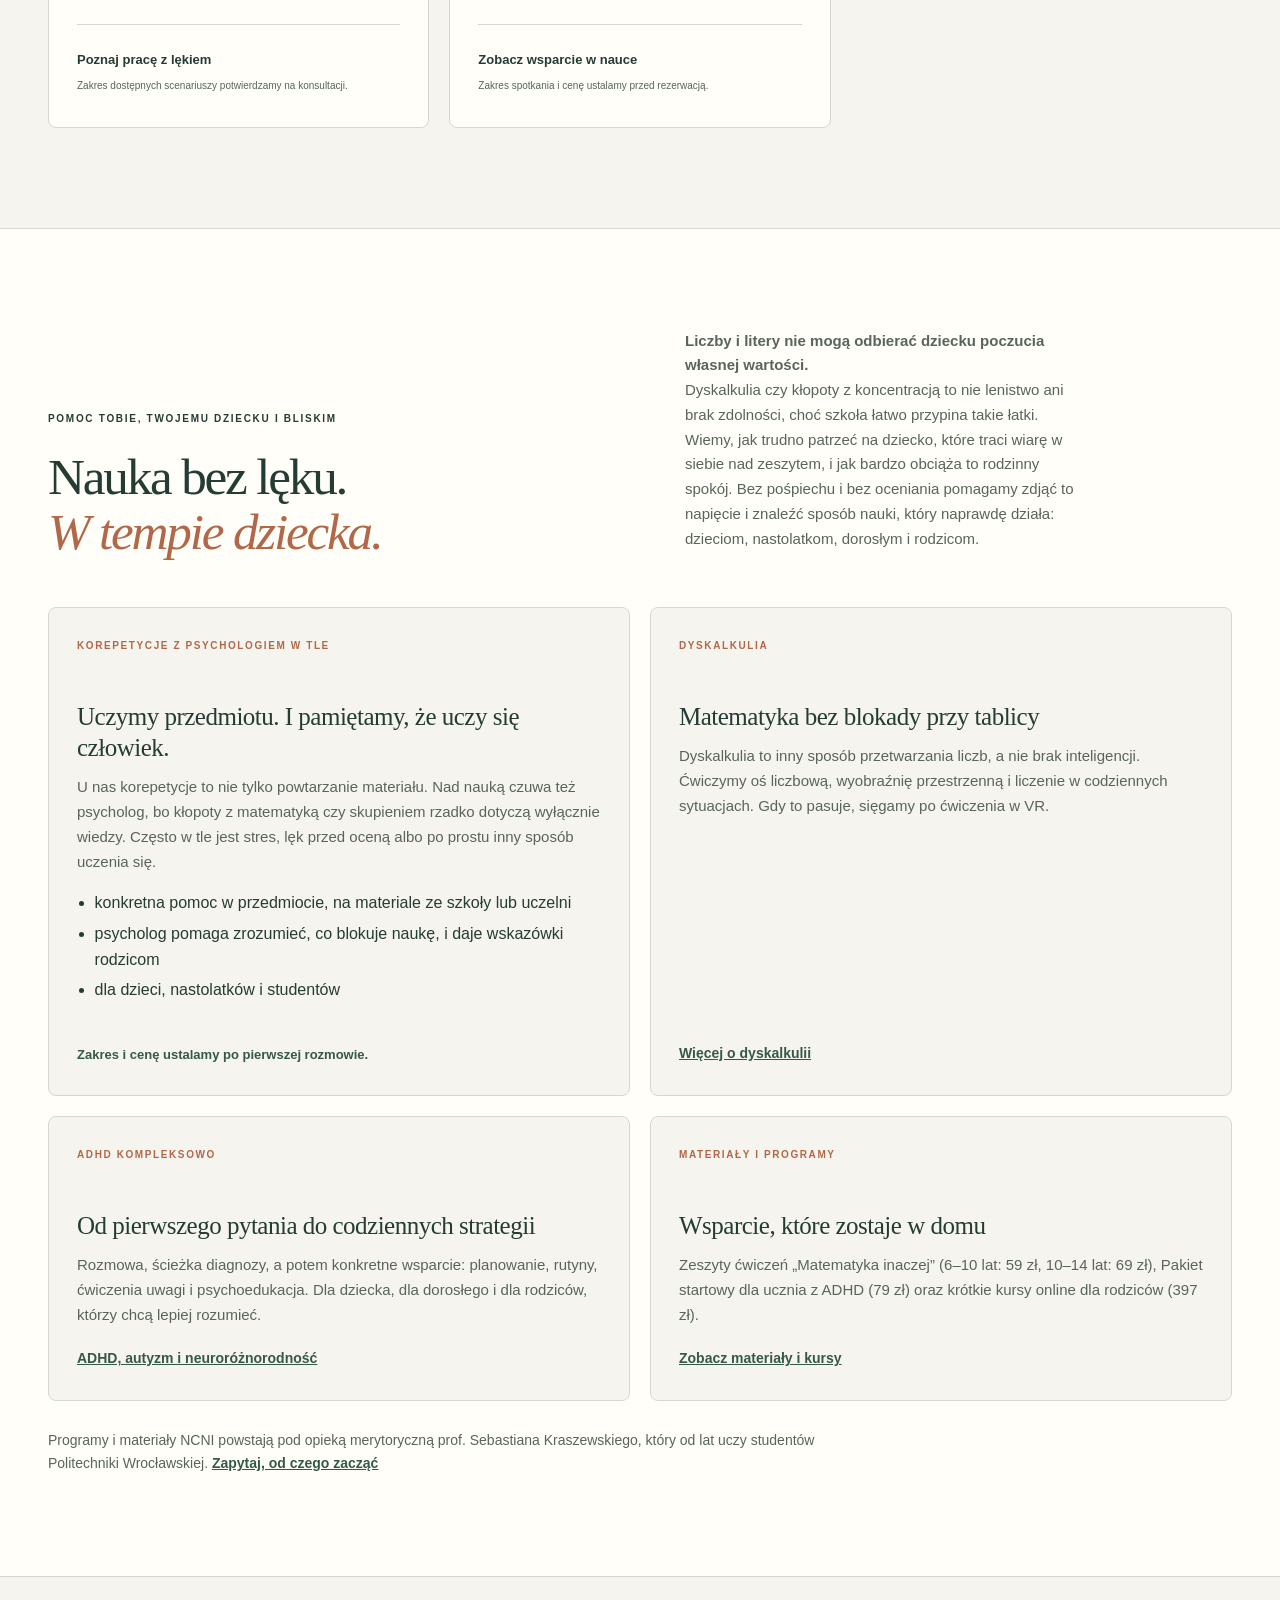
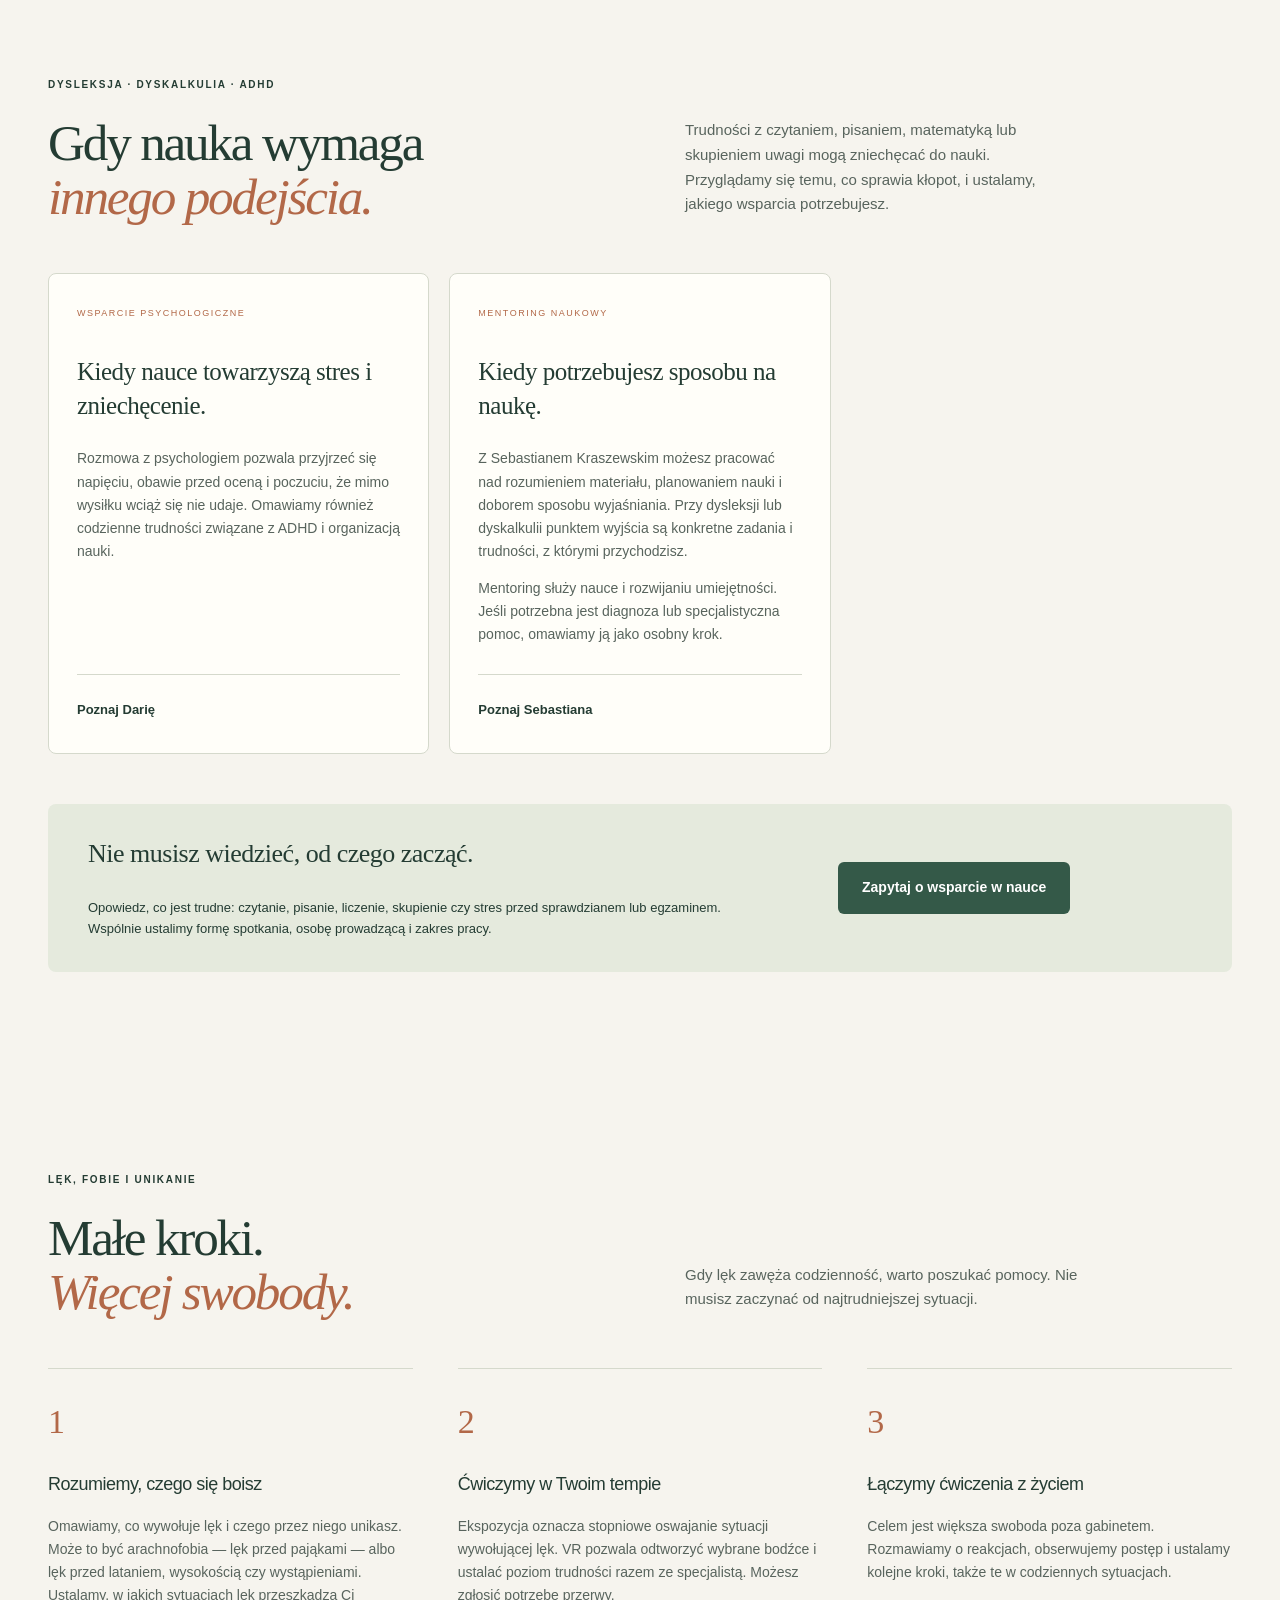
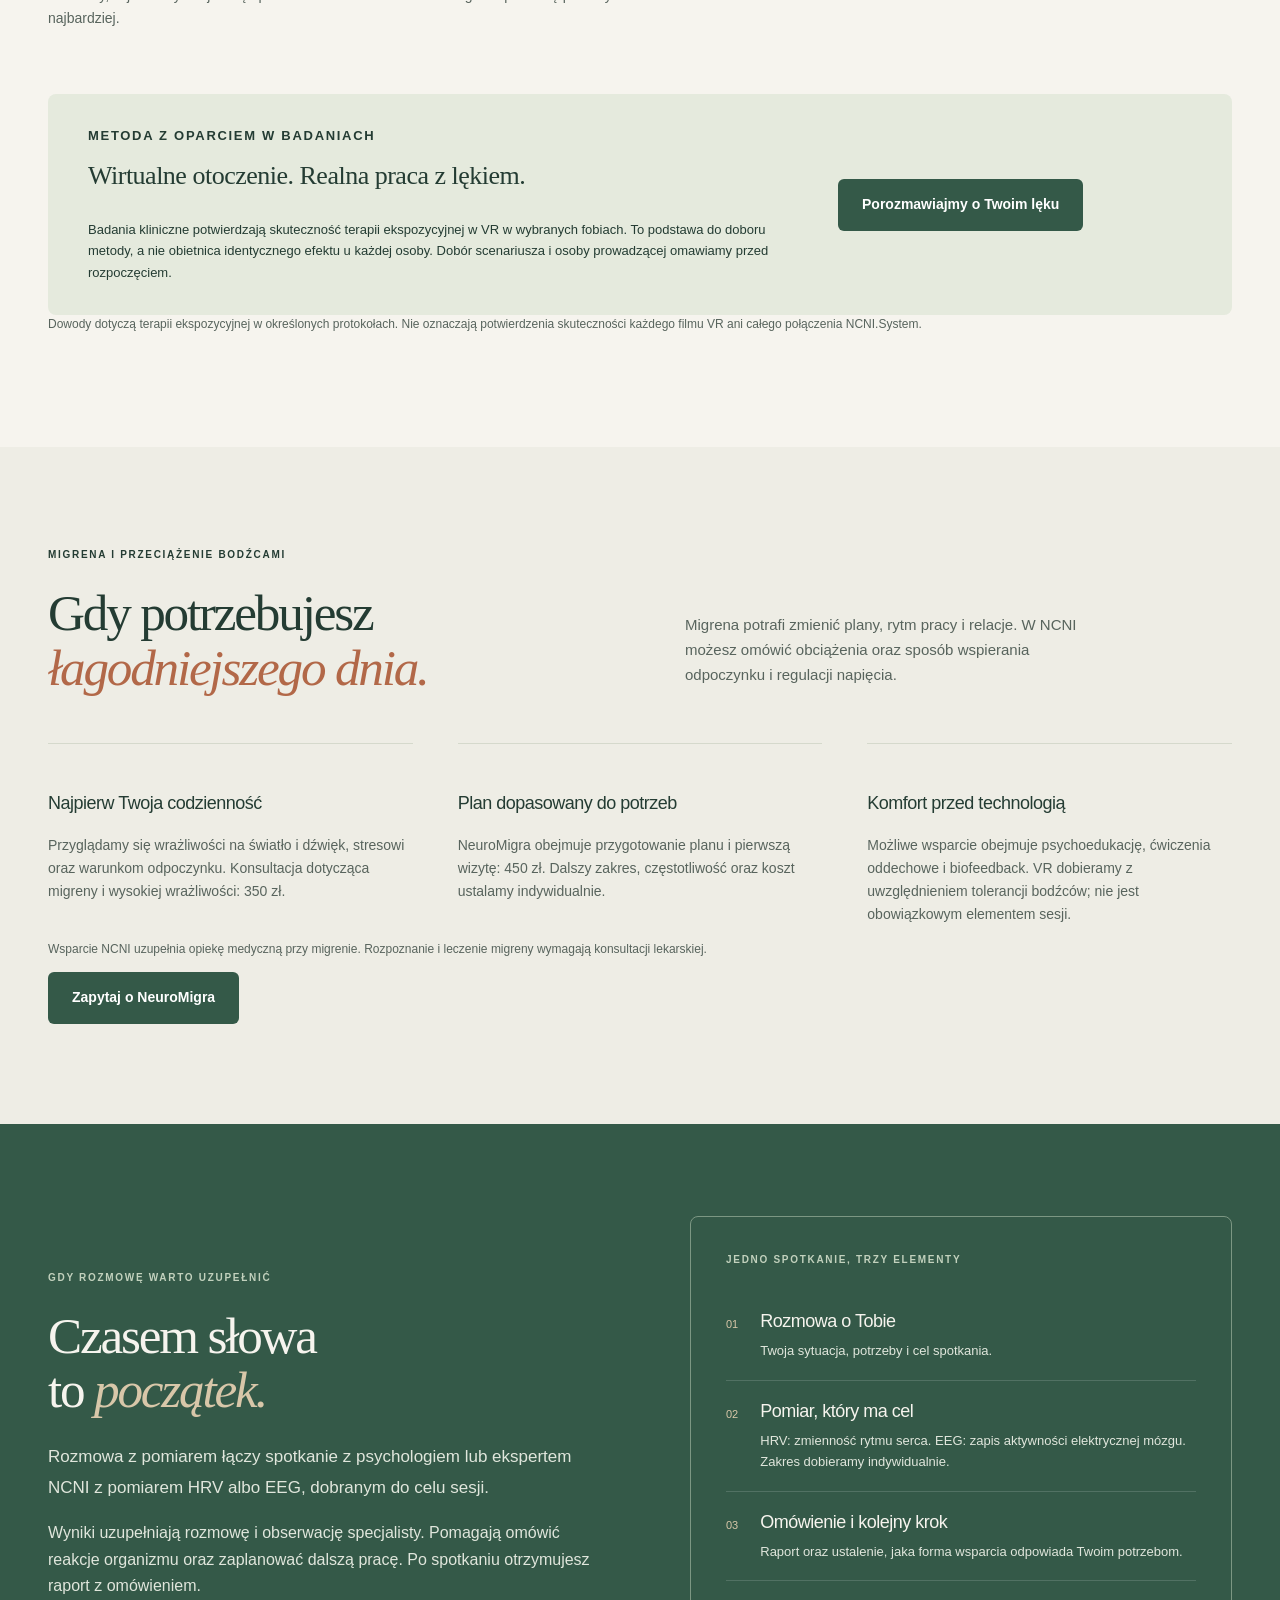
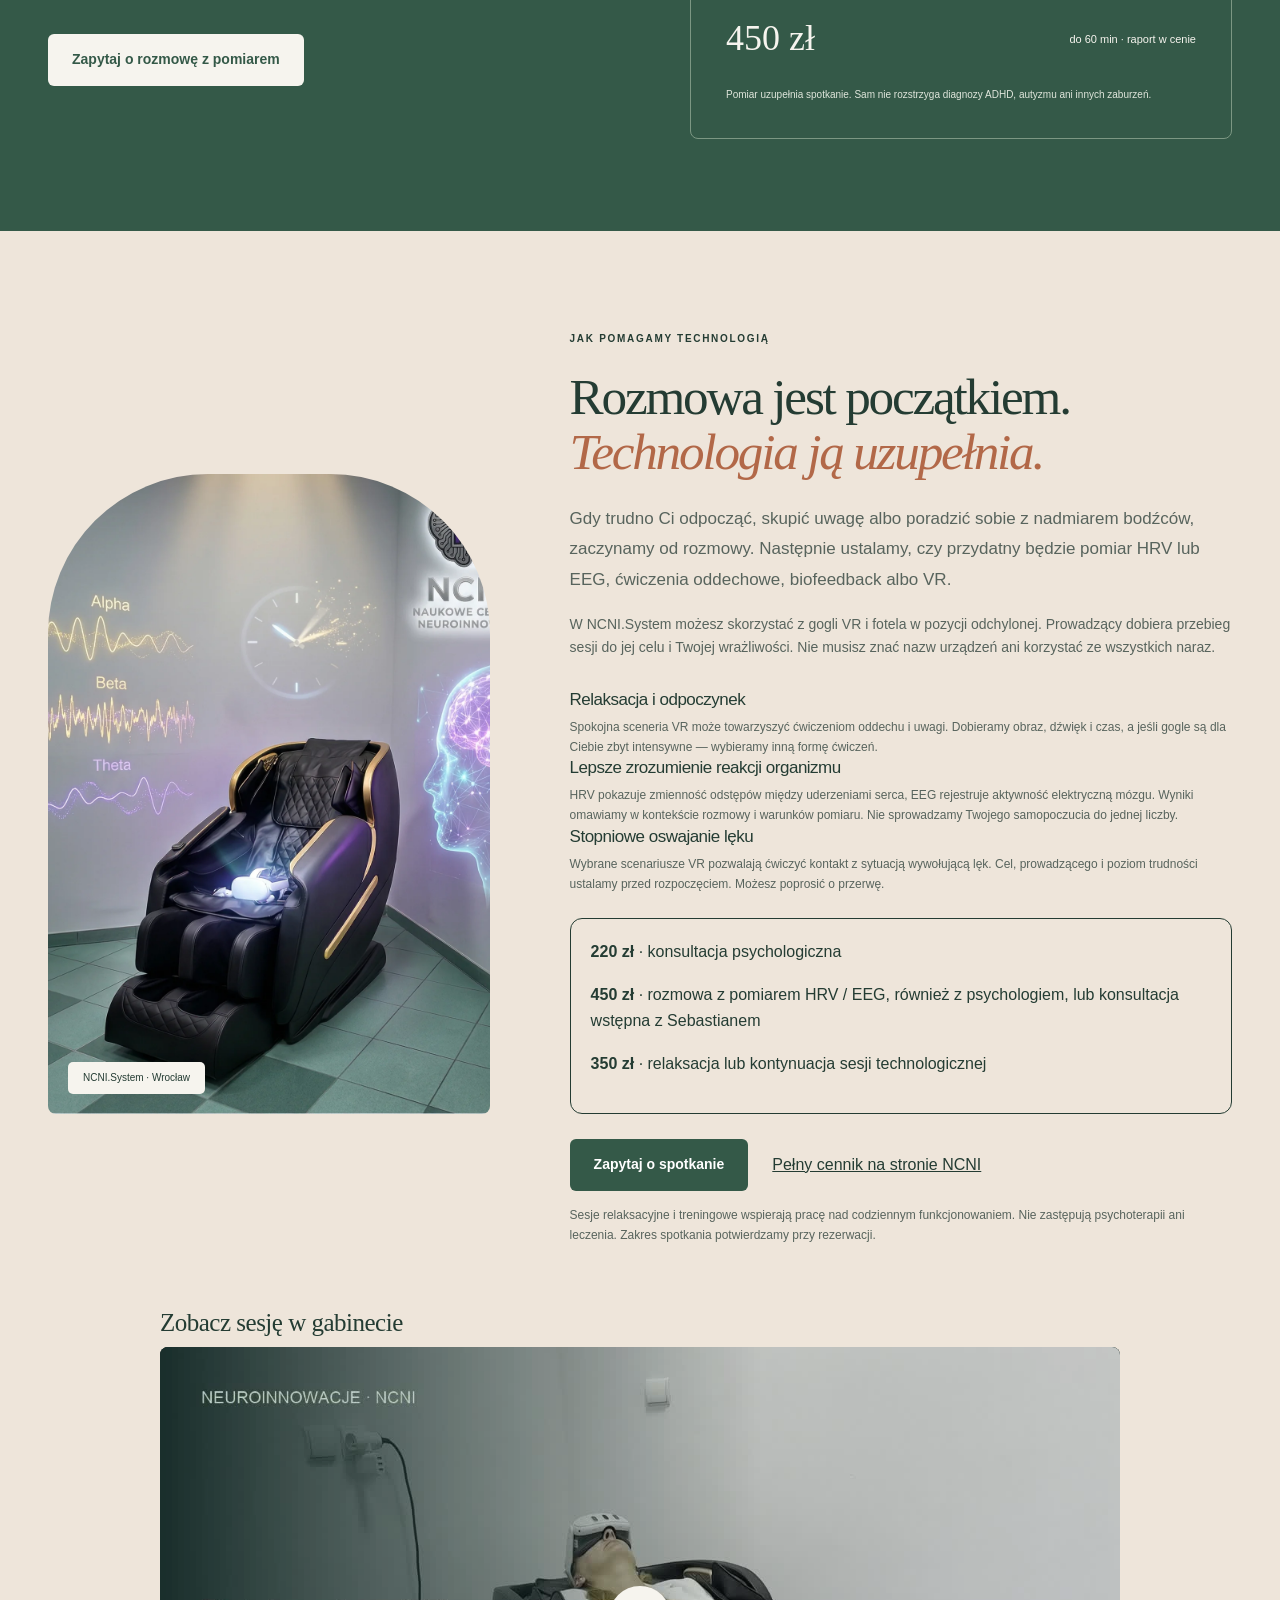
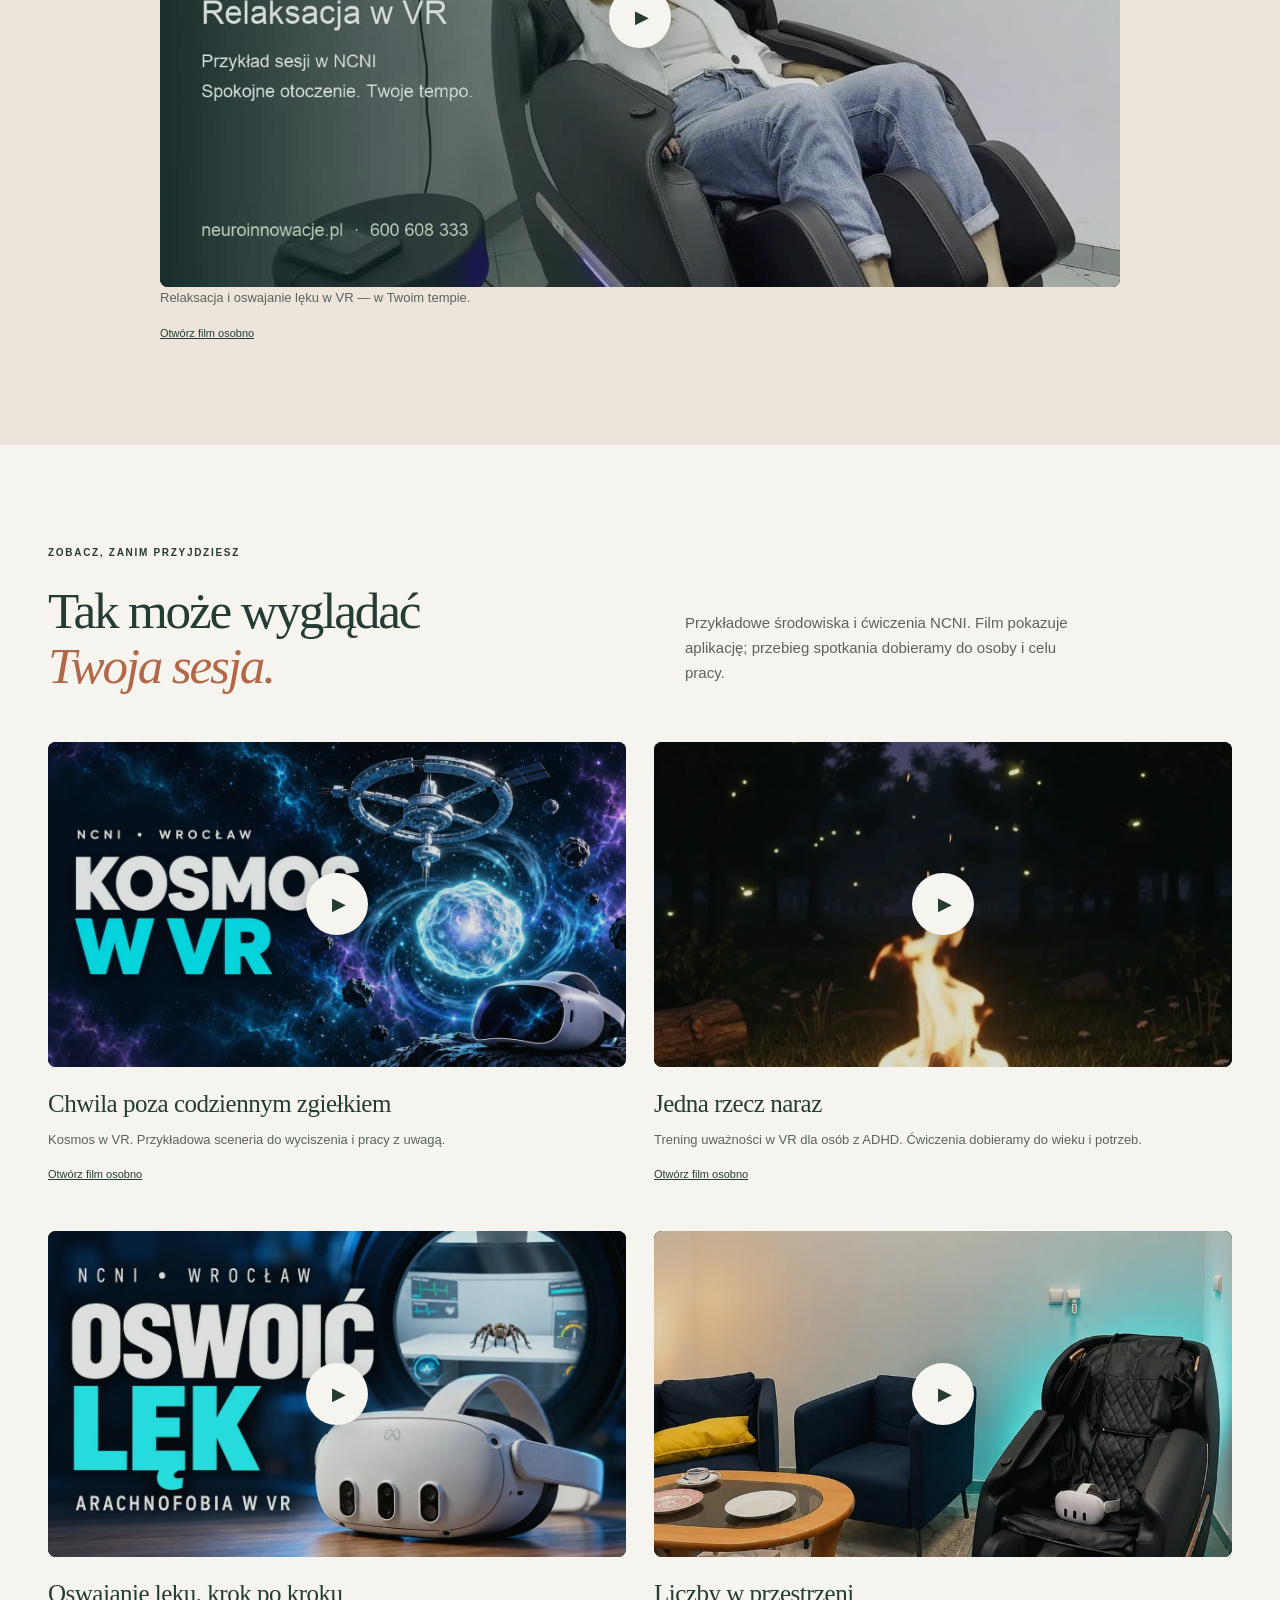
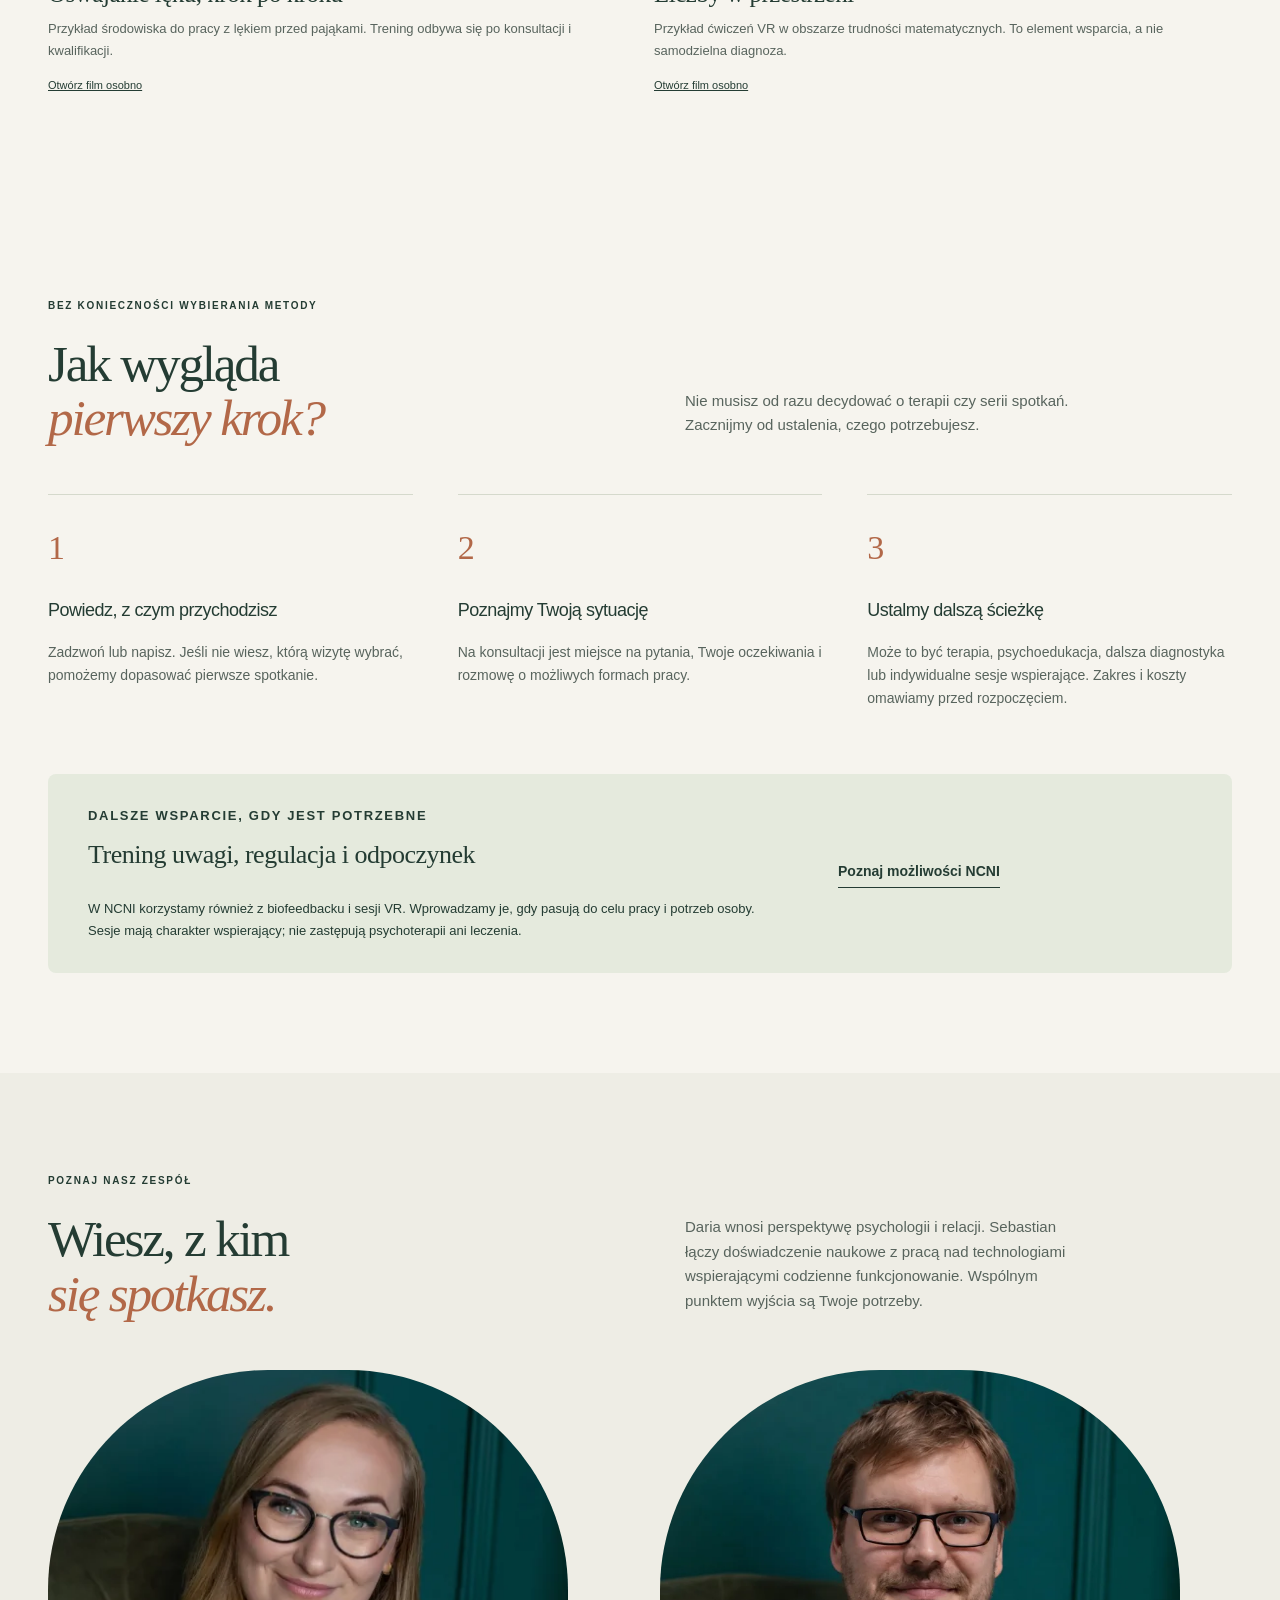
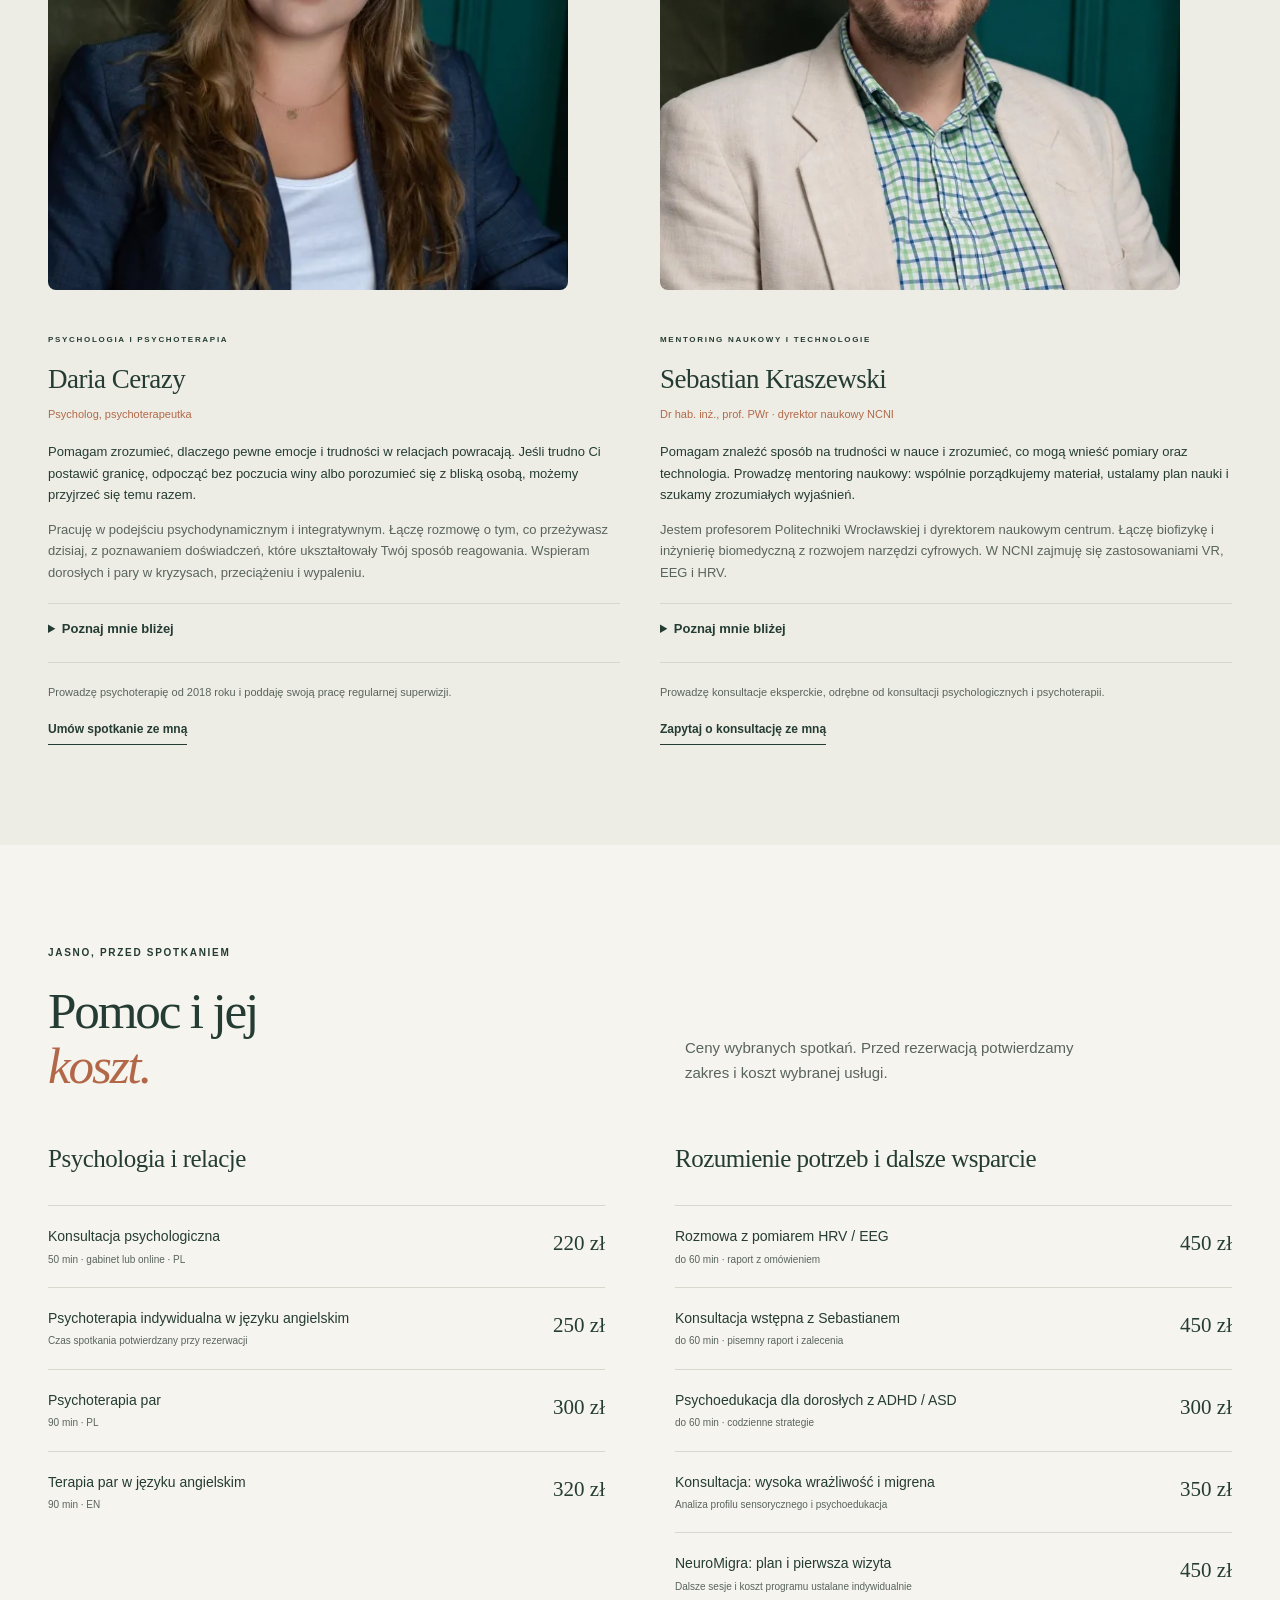
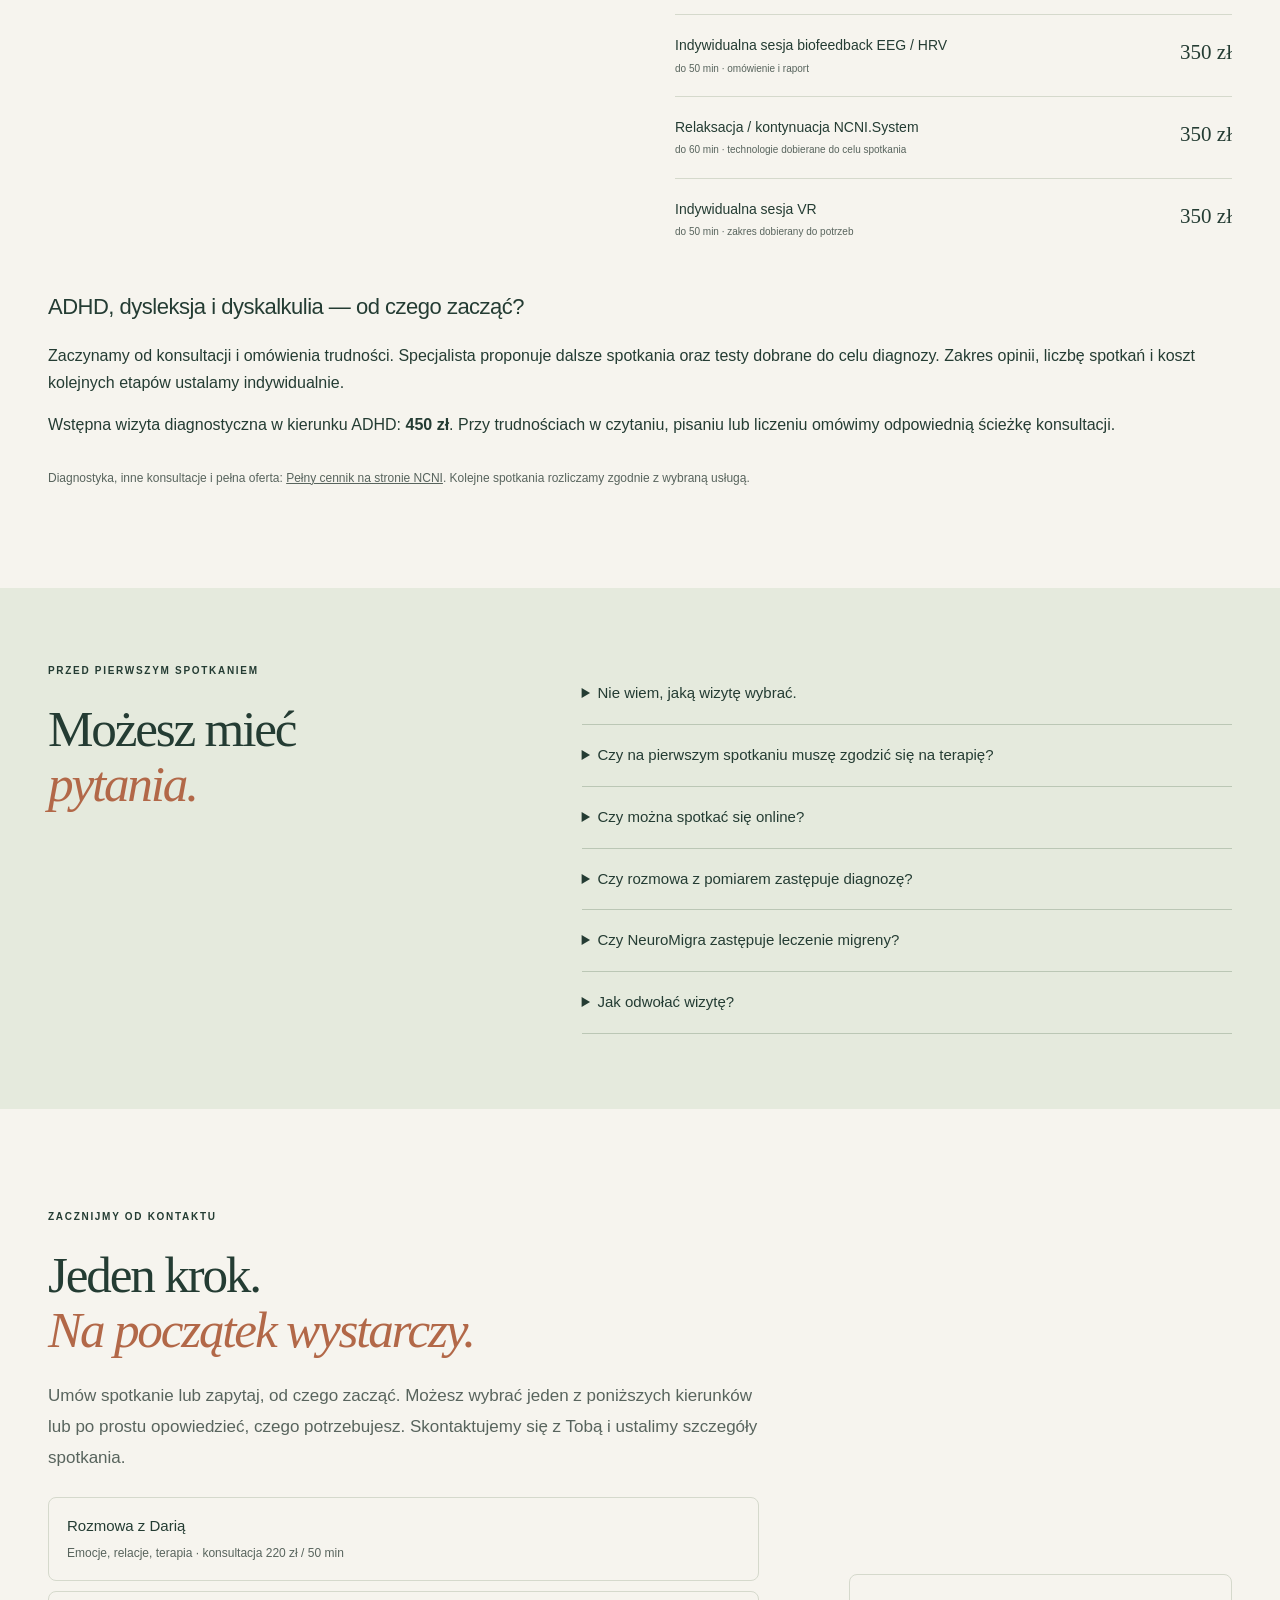
==== commit ac2a8e1c: "Add localized PL EN FR contact forms with full name and phone; restore original navigation and secti" ====
--- a/index.html
+++ b/index.html
@@ -34,14 +34,16 @@
 <script type="application/ld+json">{"@context": "https://schema.org", "@graph": [{"@type": ["Organization", "LocalBusiness"], "@id": "https://ncni.pl/#organization", "name": "Naukowe Centrum Neuroinnowacji sp. z o.o.", "alternateName": ["NCNI", "Neuroinnowacje"], "url": "https://ncni.pl/", "telephone": "+48600608333", "email": "kontakt@ncni.pl", "priceRange": "220–450 zł", "currenciesAccepted": "PLN", "knowsLanguage": ["pl", "en", "fr"], "areaServed": {"@type": "City", "name": "Wrocław"}, "hasMap": "https://www.google.com/maps/search/?api=1&query=Stefana+Zeromskiego+60+Wroclaw", "sameAs": ["https://www.facebook.com/profile.php?id=61579420537737", "https://www.instagram.com/ncni_pl/", "https://www.linkedin.com/company/ncni", "https://youtube.com/@neuroinnowacje"], "openingHoursSpecification": [{"@type": "OpeningHoursSpecification", "dayOfWeek": ["Monday", "Tuesday", "Wednesday", "Thursday", "Friday"], "opens": "09:00", "closes": "20:00"}, {"@type": "OpeningHoursSpecification", "dayOfWeek": "Saturday", "opens": "10:00", "closes": "14:00"}], "address": {"@type": "PostalAddress", "streetAddress": "ul. Stefana Żeromskiego 60/5a", "postalCode": "50-312", "addressLocality": "Wrocław", "addressRegion": "dolnośląskie", "addressCountry": "PL"}, "logo": "https://neuroinnowacje.pl/assets/apple-touch-icon.png", "image": "https://neuroinnowacje.pl/assets/og-neuroinnowacje.jpg"}, {"@type": "Brand", "name": "Neuroinnowacje", "description": "Pomoc psychologiczna i technologia we Wrocławiu: empatia, zrozumienie i uważna praca z człowiekiem."}, {"@type": "Person", "@id": "https://ncni.pl/psycholog.html#daria-cerazy", "name": "Daria Cerazy", "jobTitle": "Psycholog, psychoterapeutka", "knowsLanguage": ["pl", "en"], "sameAs": ["https://dariacerazy.pl/o-mnie/"]}, {"@type": "Person", "@id": "https://ncni.pl/kraszewski.html#sebastian-kraszewski", "name": "Sebastian Kraszewski", "jobTitle": "Dyrektor naukowy NCNI, profesor Politechniki Wrocławskiej", "knowsLanguage": ["pl", "en", "fr"], "sameAs": ["https://ncni.pl/kraszewski.html"]}, {"@type": "FAQPage", "mainEntity": [{"@type": "Question", "name": "Nie wiem, jaką wizytę wybrać.", "acceptedAnswer": {"@type": "Answer", "text": "Napisz lub zadzwoń i krótko opowiedz, czego szukasz. Nie musisz samodzielnie wybierać metody. Przy trudnościach emocjonalnych możesz zacząć od konsultacji psychologicznej. Jeśli interesuje Cię pomiar lub dobór dalszej ścieżki w NCNI, omówimy odpowiedni wariant spotkania."}}, {"@type": "Question", "name": "Czy na pierwszym spotkaniu muszę zgodzić się na terapię?", "acceptedAnswer": {"@type": "Answer", "text": "Nie. Konsultacja jest okazją do poznania sytuacji i omówienia możliwości. Decyzję o dalszych spotkaniach podejmujesz po rozmowie o celu, formie i kosztach pracy."}}, {"@type": "Question", "name": "Czy można spotkać się online?", "acceptedAnswer": {"@type": "Answer", "text": "Konsultacje psychologiczne są dostępne w gabinecie i online, w tej samej cenie. Dostępność pozostałych form spotkań potwierdzamy przy rezerwacji. Sesje z pomiarem i technologiami wymagają obecności w gabinecie."}}, {"@type": "Question", "name": "Czy rozmowa z pomiarem zastępuje diagnozę?", "acceptedAnswer": {"@type": "Answer", "text": "Nie. HRV lub EEG uzupełniają rozmowę i obserwację. Jeśli potrzebna jest diagnostyka psychologiczna lub konsultacja medyczna, ustalamy ją jako osobny etap."}}, {"@type": "Question", "name": "Czy NeuroMigra zastępuje leczenie migreny?", "acceptedAnswer": {"@type": "Answer", "text": "Nie. Program ma charakter wspierający: obejmuje dobór form regulacji i odpoczynku oraz pracę z codziennymi obciążeniami. Nie zastępuje konsultacji lekarskiej, diagnostyki ani leczenia migreny. Dalszy zakres i koszty ustalamy indywidualnie."}}, {"@type": "Question", "name": "Jak odwołać wizytę?", "acceptedAnswer": {"@type": "Answer", "text": "Zgodnie z cennikiem NCNI odwołanie jest bezpłatne do 24 godzin przed spotkaniem. Późniejsze odwołanie wiąże się z opłatą równą cenie wizyty. Szczegóły potwierdzamy przy rezerwacji."}}]}, {"@type": "Service", "name": "Konsultacja psychologiczna", "provider": {"@id": "https://ncni.pl/#organization"}, "areaServed": {"@type": "City", "name": "Wrocław"}, "offers": {"@type": "Offer", "price": "220", "priceCurrency": "PLN"}}, {"@type": "Service", "name": "Psychoterapia indywidualna w języku angielskim", "provider": {"@id": "https://ncni.pl/#organization"}, "areaServed": {"@type": "City", "name": "Wrocław"}, "offers": {"@type": "Offer", "price": "250", "priceCurrency": "PLN"}}, {"@type": "Service", "name": "Psychoterapia par w języku polskim", "provider": {"@id": "https://ncni.pl/#organization"}, "areaServed": {"@type": "City", "name": "Wrocław"}, "offers": {"@type": "Offer", "price": "300", "priceCurrency": "PLN"}}, {"@type": "Service", "name": "Terapia par w języku angielskim", "provider": {"@id": "https://ncni.pl/#organization"}, "areaServed": {"@type": "City", "name": "Wrocław"}, "offers": {"@type": "Offer", "price": "320", "priceCurrency": "PLN"}}, {"@type": "Service", "name": "Rozmowa z pomiarem HRV / EEG", "provider": {"@id": "https://ncni.pl/#organization"}, "areaServed": {"@type": "City", "name": "Wrocław"}, "offers": {"@type": "Offer", "price": "450", "priceCurrency": "PLN"}}, {"@type": "Service", "name": "Konsultacja wstępna z Sebastianem Kraszewskim", "provider": {"@id": "https://ncni.pl/#organization"}, "areaServed": {"@type": "City", "name": "Wrocław"}, "offers": {"@type": "Offer", "price": "450", "priceCurrency": "PLN"}}, {"@type": "Service", "name": "Psychoedukacja dla dorosłych z ADHD / ASD", "provider": {"@id": "https://ncni.pl/#organization"}, "areaServed": {"@type": "City", "name": "Wrocław"}, "offers": {"@type": "Offer", "price": "300", "priceCurrency": "PLN"}}, {"@type": "Service", "name": "Konsultacja: wysoka wrażliwość i migrena", "provider": {"@id": "https://ncni.pl/#organization"}, "areaServed": {"@type": "City", "name": "Wrocław"}, "offers": {"@type": "Offer", "price": "350", "priceCurrency": "PLN"}}, {"@type": "Service", "name": "NeuroMigra: plan i pierwsza wizyta", "provider": {"@id": "https://ncni.pl/#organization"}, "areaServed": {"@type": "City", "name": "Wrocław"}, "offers": {"@type": "Offer", "price": "450", "priceCurrency": "PLN"}}, {"@type": "Service", "name": "Indywidualna sesja biofeedback EEG / HRV", "provider": {"@id": "https://ncni.pl/#organization"}, "areaServed": {"@type": "City", "name": "Wrocław"}, "offers": {"@type": "Offer", "price": "350", "priceCurrency": "PLN"}}, {"@type": "Service", "name": "Sesja NCNI.System", "provider": {"@id": "https://ncni.pl/#organization"}, "areaServed": {"@type": "City", "name": "Wrocław"}, "offers": {"@type": "Offer", "price": "350", "priceCurrency": "PLN"}}, {"@type": "Service", "name": "Indywidualna sesja VR", "provider": {"@id": "https://ncni.pl/#organization"}, "areaServed": {"@type": "City", "name": "Wrocław"}, "offers": {"@type": "Offer", "price": "350", "priceCurrency": "PLN"}}, {"@type": "WebPage", "@id": "https://neuroinnowacje.pl/#webpage", "url": "https://neuroinnowacje.pl/", "name": "Psychologia, VR i pomiary HRV / EEG Wrocław | Neuroinnowacje", "description": "Psycholog i mentoring naukowy we Wrocławiu. Wsparcie przy ADHD, dysleksji, dyskalkulii i fobiach, w tym lęku przed lataniem. Poznaj VR oraz pomiary HRV i EEG.", "inLanguage": "pl-PL", "publisher": {"@id": "https://ncni.pl/#organization"}}]}</script>
 <!-- SEARCH METADATA END -->
 <link rel="stylesheet" href="assets/contact.css">
-<script src="assets/contact.js?v=formspree-20261103" defer></script>
+
+<script src="assets/contact.js?v=multilingual-20261103" defer></script>
 </head>
 <body>
 <a class="skip" href="#main">Przejdź do treści</a>
-<header class="header"><div class="wrap header-inner"><a class="brand" href="#start" aria-label="Neuroinnowacje, początek strony"><img src="assets/logo.webp" width="44" height="44" alt=""><span>neuroinnowacje<small>Psychologia · nauka · technologia</small></span></a><nav class="desktop-nav" aria-label="Główna nawigacja"><a href="#pomoc">W czym pomagamy</a><a href="neuroroznorodnosc.html">Neuroróżnorodność</a><a href="#system">Jak pomagamy technologią</a><a href="#zespol">Poznaj nas</a><a href="#ceny">Ceny</a></nav><a class="button small" href="#kontakt">Umów spotkanie </a></div></header>
+<header class="header"><div class="wrap header-inner"><a class="brand" href="#start" aria-label="Neuroinnowacje, początek strony"><img src="assets/logo.webp" width="44" height="44" alt=""><span>neuroinnowacje<small>Psychologia · nauka · technologia</small></span></a><nav class="desktop-nav" aria-label="Główna nawigacja"><a href="#pomoc">W czym pomagamy</a><a href="#dzieci">Dzieci i nauka</a><a href="#o-nas">O nas</a><a href="#zespol">Zespół</a><a href="#ceny">Ceny</a></nav><div class="lang-switch" aria-label="Język strony"><a href="index.html" hreflang="pl" lang="pl" aria-current="page" aria-label="Polski" title="Polski"><svg viewBox="0 0 16 10" width="22" height="14" aria-hidden="true"><rect width="16" height="5" fill="#fff"/><rect y="5" width="16" height="5" fill="#dc143c"/></svg></a><a href="en.html" hreflang="en" lang="en" aria-label="English" title="English"><svg viewBox="0 0 60 30" width="22" height="14" aria-hidden="true"><clipPath id="gbc"><path d="M30,15h30v15zv15h-30zh-30v-15zv-15h30z"/></clipPath><path d="M0,0v30h60v-30z" fill="#012169"/><path d="M0,0 60,30M60,0 0,30" stroke="#fff" stroke-width="6"/><path d="M0,0 60,30M60,0 0,30" clip-path="url(#gbc)" stroke="#C8102E" stroke-width="4"/><path d="M30,0v30M0,15h60" stroke="#fff" stroke-width="10"/><path d="M30,0v30M0,15h60" stroke="#C8102E" stroke-width="6"/></svg></a><a href="fr.html" hreflang="fr" lang="fr" aria-label="Français" title="Français"><svg viewBox="0 0 3 2" width="22" height="14" aria-hidden="true"><rect width="1" height="2" fill="#002654"/><rect x="1" width="1" height="2" fill="#fff"/><rect x="2" width="1" height="2" fill="#ce1126"/></svg></a></div><a class="button small" href="#kontakt">Umów spotkanie <span aria-hidden="true"></span></a></div></header>
 <main id="main">
 <section class="hero wrap" id="start"><div class="hero-copy"><p class="eyebrow"><span class="dot"></span> Wrocław · spotkania również online</p><h1>Nie musisz mieć<br>wszystkiego<br><em>poukładanego.</em></h1><p class="lead">Możesz zacząć od rozmowy. Przyjrzymy się temu, co Cię obciąża, i wspólnie wybierzemy formę wsparcia. Łączymy pomoc psychologiczną z pomiarami i ćwiczeniami VR wtedy, gdy odpowiadają Twoim potrzebom.</p><div class="actions"><a class="button" href="#kontakt">Umów pierwsze spotkanie </a><a class="text-link" href="#pomoc">Znajdź pomoc dla siebie </a></div><p class="hero-note">Psychologia · ADHD · trudności w nauce · VR i pomiary</p></div><div class="hero-visual"><img class="room" src="assets/gabinet.webp" width="1536" height="1024" alt="Gabinet NCNI we Wrocławiu z fotelami do rozmowy" fetchpriority="high"><div class="photo-label"><span class="eyebrow">PRZESTRZEŃ NA TWOJĄ HISTORIĘ</span><p>Najpierw człowiek.<br>Potem metoda.</p></div><a class="people-note" href="#zespol"><span class="mini-portraits"><img src="assets/daria.webp" alt="" width="48" height="48"><img src="assets/sk-green.webp" alt="" width="48" height="48"></span><span>Daria i Sebastian<small>Poznaj osoby, z którymi porozmawiasz </small></span></a></div></section>
 <div class="intro-strip"><div class="wrap"><p>Nie trzeba znać nazwy swojej trudności,<br>żeby poprosić o pomoc.</p><span>Możesz przyjść z pytaniem, zmęczeniem<br>albo poczuciem, że coś wymaga zmiany.</span></div></div>
+<section class="about-section" id="o-nas"><div class="wrap section about-grid"><div class="about-copy"><p class="eyebrow">O NAS</p><h2>Nauka i psychologia.<br><em>Po ludzku.</em></h2><p class="lead">Nie trzeba znać nazwy swojej trudności, żeby poprosić o pomoc. Możesz przyjść z pytaniem, zmęczeniem albo poczuciem, że coś wymaga zmiany.</p><p>Naukowe Centrum Neuroinnowacji to miejsce we Wrocławiu, w którym psychoterapeutka z wieloletnią praktyką pracuje razem z profesorem, który od lat uczy studentów i bada, jak technologia może wspierać ludzi. Łączy nas jedno przekonanie: każdy działa trochę inaczej i zasługuje na pomoc dopasowaną do siebie, a nie do szablonu.</p><p>Technologia jest u nas narzędziem, nie celem. Gogle VR, pomiar rytmu serca czy ćwiczenia na komputerze pojawiają się dopiero wtedy, gdy naprawdę mogą pomóc. Najpierw jest rozmowa, spokój i zrozumienie. Bez oceniania i bez pośpiechu.</p><p><strong>Technologia jest dla nas mostem, nigdy celem samym w sobie.</strong> Żaden sprzęt nie zastąpi obecności, ciepła i zrozumienia. Dopiero gdy wiemy, z czym naprawdę się mierzysz, dobieramy narzędzia, które mają Ci realnie służyć.</p></div><ul class="about-facts" aria-label="Kilka faktów o nas"><li><strong>Od 2018 r.</strong><span>Daria prowadzi psychoterapię, pod regularną superwizją</span></li><li><strong>Profesor PWr</strong><span>Sebastian od lat uczy studentów Politechniki Wrocławskiej</span></li><li><strong>WSB Merito</strong><span>Daria wykłada na kierunku Psychologia i Informatyka</span></li><li><strong>PL, EN i FR</strong><span>Spotkania po polsku i angielsku, a u Sebastiana także po francusku</span></li></ul></div></section>
 <section class="section wrap" id="pomoc"><div class="section-heading"><div><p class="eyebrow">OD TWOJEJ SYTUACJI DO POMOCY</p><h2>Co jest teraz<br><em>najtrudniejsze?</em></h2></div><p>Zaczynamy od tego, z czym przychodzisz. Formę pracy dobieramy wspólnie, po rozmowie o Twoich potrzebach.</p></div><div class="needs-grid">
 <article class="need"><span class="number">01 / EMOCJE</span><h3>Jest mi trudno.<br>Nie chcę być z tym sam.</h3><p>Lęk, przeciążenie, obniżony nastrój lub kryzys życiowy. Konsultacja psychologiczna pozwala przyjrzeć się sytuacji i omówić dalsze wsparcie.</p><a href="#daria">Rozmowa z Darią </a><span class="price-note">Konsultacja: 220 zł / 50 min</span></article>
 <article class="need"><span class="number">02 / RELACJE</span><h3>Chcemy się usłyszeć.<br>Znów być bliżej.</h3><p>Powracające konflikty, dystans i trudności w komunikacji. Terapia par daje przestrzeń, by przyjrzeć się relacji z pomocą psychoterapeutki.</p><a href="#ceny">Poznaj terapię par </a><span class="price-note">Spotkanie par: 300 zł / 90 min</span></article>
@@ -50,6 +52,7 @@
 <article class="need"><span class="number">05 / ADHD I AUTYZM</span><h3>Szukam odpowiedzi.<br>Chcę wiedzieć, co dalej.</h3><p>Jeśli podejrzewasz ADHD lub autyzm, pomożemy omówić dalszą ścieżkę diagnostyczną w NCNI. Po diagnozie możesz skorzystać z pomocy psychologicznej i psychoedukacji.</p><a href="neuroroznorodnosc.html#diagnoza">Poznaj ścieżkę diagnostyczną </a><span class="price-note">Zakres badań i całkowity koszt potwierdzamy przed rezerwacją.</span></article>
 <article class="need"><span class="number">06 / KONCENTRACJA I NAPIĘCIE</span><h3>Trudno mi się skupić.<br>Trudno mi zwolnić.</h3><p>Przyglądamy się trudnościom z uwagą, napięciu i temu, jak funkcjonujesz na co dzień. Gdy odpowiada to celowi pracy, rozmowę uzupełniamy pomiarem, biofeedbackiem lub sesją VR.</p><a href="#pomiar">Zobacz rozmowę z pomiarem </a><span class="price-note">Rozmowa z pomiarem: 450 zł · sesje wspierające: 350 zł</span></article>
 <article class="need"><span class="number">07 / LĘK I FOBIE</span><h3>Nie chcę, żeby lęk<br>decydował za mnie.</h3><p>Arachnofobia, lęk przed lataniem, wysokością lub inne sytuacje, których coraz częściej unikasz. Zaczynamy od rozmowy. Jeśli VR odpowiada Twojej trudności, możemy stopniowo pracować z bodźcem w kontrolowanym otoczeniu.</p><a href="#lek">Poznaj pracę z lękiem </a><span class="price-note">Zakres dostępnych scenariuszy potwierdzamy na konsultacji.</span></article><article class="need"><span class="number">08 / DYSLEKSJA, DYSKALKULIA I NAUKA</span><h3>Wkładam dużo wysiłku.<br>A nauka nadal jest trudna.</h3><p>Czytanie, pisanie, liczby albo organizacja nauki mogą wymagać innego podejścia. Omawiamy trudności i dobieramy wsparcie psychologiczne lub mentoring naukowy.</p><a href="#nauka">Zobacz wsparcie w nauce </a><span class="price-note">Zakres spotkania i cenę ustalamy przed rezerwacją.</span></article></div></section>
+<section class="kids-section" id="dzieci"><div class="wrap section"><div class="section-heading"><div><p class="eyebrow">POMOC TOBIE, TWOJEMU DZIECKU I BLISKIM</p><h2>Nauka bez lęku.<br><em>W tempie dziecka.</em></h2></div><p><strong>Liczby i litery nie mogą odbierać dziecku poczucia własnej wartości.</strong><br>Dyskalkulia czy kłopoty z koncentracją to nie lenistwo ani brak zdolności, choć szkoła łatwo przypina takie łatki. Wiemy, jak trudno patrzeć na dziecko, które traci wiarę w siebie nad zeszytem, i jak bardzo obciąża to rodzinny spokój. Bez pośpiechu i bez oceniania pomagamy zdjąć to napięcie i znaleźć sposób nauki, który naprawdę działa: dzieciom, nastolatkom, dorosłym i rodzicom.</p></div><div class="kids-grid"><article class="kid-card"><span class="number">KOREPETYCJE Z PSYCHOLOGIEM W TLE</span><h3>Uczymy przedmiotu. I pamiętamy, że uczy się człowiek.</h3><p>U nas korepetycje to nie tylko powtarzanie materiału. Nad nauką czuwa też psycholog, bo kłopoty z matematyką czy skupieniem rzadko dotyczą wyłącznie wiedzy. Często w tle jest stres, lęk przed oceną albo po prostu inny sposób uczenia się.</p><ul class="kid-list"><li>konkretna pomoc w przedmiocie, na materiale ze szkoły lub uczelni</li><li>psycholog pomaga zrozumieć, co blokuje naukę, i daje wskazówki rodzicom</li><li>dla dzieci, nastolatków i studentów</li></ul><span class="price-note">Zakres i cenę ustalamy po pierwszej rozmowie.</span></article><article class="kid-card"><span class="number">DYSKALKULIA</span><h3>Matematyka bez blokady przy tablicy</h3><p>Dyskalkulia to inny sposób przetwarzania liczb, a nie brak inteligencji. Ćwiczymy oś liczbową, wyobraźnię przestrzenną i liczenie w codziennych sytuacjach. Gdy to pasuje, sięgamy po ćwiczenia w VR.</p><a href="https://ncni.pl/dyskalkulia.html">Więcej o dyskalkulii <span aria-hidden="true"></span></a></article><article class="kid-card"><span class="number">ADHD KOMPLEKSOWO</span><h3>Od pierwszego pytania do codziennych strategii</h3><p>Rozmowa, ścieżka diagnozy, a potem konkretne wsparcie: planowanie, rutyny, ćwiczenia uwagi i psychoedukacja. Dla dziecka, dla dorosłego i dla rodziców, którzy chcą lepiej rozumieć.</p><a href="neuroroznorodnosc.html">ADHD, autyzm i neuroróżnorodność <span aria-hidden="true"></span></a></article><article class="kid-card"><span class="number">MATERIAŁY I PROGRAMY</span><h3>Wsparcie, które zostaje w domu</h3><p>Zeszyty ćwiczeń „Matematyka inaczej” (6–10 lat: 59 zł, 10–14 lat: 69 zł), Pakiet startowy dla ucznia z ADHD (79 zł) oraz krótkie kursy online dla rodziców (397 zł).</p><a href="https://ncni.pl/kursy.html">Zobacz materiały i kursy <span aria-hidden="true"></span></a></article></div><p class="kids-note">Programy i materiały NCNI powstają pod opieką merytoryczną prof. Sebastiana Kraszewskiego, który od lat uczy studentów Politechniki Wrocławskiej. <a href="#kontakt">Zapytaj, od czego zacząć </a></p></div></section>
 <section class="section wrap" id="nauka"><div class="section-heading"><div><p class="eyebrow">DYSLEKSJA · DYSKALKULIA · ADHD</p><h2>Gdy nauka wymaga<br><em>innego podejścia.</em></h2></div><p>Trudności z czytaniem, pisaniem, matematyką lub skupieniem uwagi mogą zniechęcać do nauki. Przyglądamy się temu, co sprawia kłopot, i ustalamy, jakiego wsparcia potrzebujesz.</p></div><div class="needs-grid"><article class="need"><span class="number">WSPARCIE PSYCHOLOGICZNE</span><h3>Kiedy nauce towarzyszą stres i zniechęcenie.</h3><p>Rozmowa z psychologiem pozwala przyjrzeć się napięciu, obawie przed oceną i poczuciu, że mimo wysiłku wciąż się nie udaje. Omawiamy również codzienne trudności związane z ADHD i organizacją nauki.</p><a href="#daria">Poznaj Darię </a></article><article class="need"><span class="number">MENTORING NAUKOWY</span><h3>Kiedy potrzebujesz sposobu na naukę.</h3><p>Z Sebastianem Kraszewskim możesz pracować nad rozumieniem materiału, planowaniem nauki i doborem sposobu wyjaśniania. Przy dysleksji lub dyskalkulii punktem wyjścia są konkretne zadania i trudności, z którymi przychodzisz.</p><p>Mentoring służy nauce i rozwijaniu umiejętności. Jeśli potrzebna jest diagnoza lub specjalistyczna pomoc, omawiamy ją jako osobny krok.</p><a href="#sebastian">Poznaj Sebastiana </a></article></div><div class="support-note"><div><h3>Nie musisz wiedzieć, od czego zacząć.</h3><p>Opowiedz, co jest trudne: czytanie, pisanie, liczenie, skupienie czy stres przed sprawdzianem lub egzaminem. Wspólnie ustalimy formę spotkania, osobę prowadzącą i zakres pracy.</p></div><a class="button" href="mailto:kontakt@ncni.pl?subject=Wsparcie%20w%20nauce">Zapytaj o wsparcie w nauce </a></div></section>
 <section class="section wrap" id="lek"><div class="section-heading"><div><p class="eyebrow">LĘK, FOBIE I UNIKANIE</p><h2>Małe kroki.<br><em>Więcej swobody.</em></h2></div><p>Gdy lęk zawęża codzienność, warto poszukać pomocy. Nie musisz zaczynać od najtrudniejszej sytuacji.</p></div><div class="steps"><article><span>1</span><h3>Rozumiemy, czego się boisz</h3><p>Omawiamy, co wywołuje lęk i czego przez niego unikasz. Może to być arachnofobia — lęk przed pająkami — albo lęk przed lataniem, wysokością czy wystąpieniami. Ustalamy, w jakich sytuacjach lęk przeszkadza Ci najbardziej.</p></article><article><span>2</span><h3>Ćwiczymy w Twoim tempie</h3><p>Ekspozycja oznacza stopniowe oswajanie sytuacji wywołującej lęk. VR pozwala odtworzyć wybrane bodźce i ustalać poziom trudności razem ze specjalistą. Możesz zgłosić potrzebę przerwy.</p></article><article><span>3</span><h3>Łączymy ćwiczenia z życiem</h3><p>Celem jest większa swoboda poza gabinetem. Rozmawiamy o reakcjach, obserwujemy postęp i ustalamy kolejne kroki, także te w codziennych sytuacjach.</p></article></div><div class="support-note"><div><p class="eyebrow">METODA Z OPARCIEM W BADANIACH</p><h3>Wirtualne otoczenie. Realna praca z lękiem.</h3><p>Badania kliniczne potwierdzają skuteczność terapii ekspozycyjnej w VR w wybranych fobiach. To podstawa do doboru metody, a nie obietnica identycznego efektu u każdej osoby. Dobór scenariusza i osoby prowadzącej omawiamy przed rozpoczęciem.</p></div><a class="button" href="#kontakt">Porozmawiajmy o Twoim lęku </a></div><p class="fine">Dowody dotyczą terapii ekspozycyjnej w określonych protokołach. Nie oznaczają potwierdzenia skuteczności każdego filmu VR ani całego połączenia NCNI.System.</p></section>
 <section class="team-section" id="migrena"><div class="section wrap"><div class="section-heading"><div><p class="eyebrow">MIGRENA I PRZECIĄŻENIE BODŹCAMI</p><h2>Gdy potrzebujesz<br><em>łagodniejszego dnia.</em></h2></div><p>Migrena potrafi zmienić plany, rytm pracy i relacje. W NCNI możesz omówić obciążenia oraz sposób wspierania odpoczynku i regulacji napięcia.</p></div><div class="steps"><article><h3>Najpierw Twoja codzienność</h3><p>Przyglądamy się wrażliwości na światło i dźwięk, stresowi oraz warunkom odpoczynku. Konsultacja dotycząca migreny i wysokiej wrażliwości: 350 zł.</p></article><article><h3>Plan dopasowany do potrzeb</h3><p>NeuroMigra obejmuje przygotowanie planu i pierwszą wizytę: 450 zł. Dalszy zakres, częstotliwość oraz koszt ustalamy indywidualnie.</p></article><article><h3>Komfort przed technologią</h3><p>Możliwe wsparcie obejmuje psychoedukację, ćwiczenia oddechowe i biofeedback. VR dobieramy z uwzględnieniem tolerancji bodźców; nie jest obowiązkowym elementem sesji.</p></article></div><p class="fine">Wsparcie NCNI uzupełnia opiekę medyczną przy migrenie. Rozpoznanie i leczenie migreny wymagają konsultacji lekarskiej.</p><a class="button" href="#kontakt">Zapytaj o NeuroMigra </a></div></section>
@@ -60,8 +63,8 @@
 <section class="team-section" id="zespol"><div class="wrap section"><div class="section-heading"><div><p class="eyebrow">POZNAJ NASZ ZESPÓŁ</p><h2>Wiesz, z kim<br><em>się spotkasz.</em></h2></div><p>Daria wnosi perspektywę psychologii i relacji. Sebastian łączy doświadczenie naukowe z pracą nad technologiami wspierającymi codzienne funkcjonowanie. Wspólnym punktem wyjścia są Twoje potrzeby.</p></div><div class="team-grid"><article class="person" id="daria"><div class="portrait"><img src="assets/daria.webp" width="530" height="530" alt="Daria Cerazy" loading="lazy"></div><div class="person-copy"><p class="eyebrow">PSYCHOLOGIA I PSYCHOTERAPIA</p><h3>Daria Cerazy</h3><p class="role">Psycholog, psychoterapeutka</p><p class="person-story-lead">Pomagam zrozumieć, dlaczego pewne emocje i trudności w relacjach powracają. Jeśli trudno Ci postawić granicę, odpocząć bez poczucia winy albo porozumieć się z bliską osobą, możemy przyjrzeć się temu razem.</p><p>Pracuję w podejściu psychodynamicznym i integratywnym. Łączę rozmowę o tym, co przeżywasz dzisiaj, z poznawaniem doświadczeń, które ukształtowały Twój sposób reagowania. Wspieram dorosłych i pary w kryzysach, przeciążeniu i wypaleniu.</p><details class="person-story"><summary>Poznaj mnie bliżej</summary><p>Łączę pracę w gabinecie z edukacją akademicką. Wykładam na Uniwersytecie WSB Merito i jestem menedżerką kierunku Psychologia i Informatyka. Interesuje mnie, jak technologia może wspierać zdrowie psychiczne z uważnością na relację i bezpieczeństwo.</p><p>W NCNI prowadzę spotkania po polsku i angielsku, indywidualnie oraz z parami. Na pierwszej konsultacji omówimy Twoją sytuację i możliwe kierunki dalszej pracy.</p><a class="text-link" href="https://dariacerazy.pl/o-mnie/">Więcej o mnie </a></details><p class="fine">Prowadzę psychoterapię od 2018 roku i poddaję swoją pracę regularnej superwizji.</p><a class="text-link" href="#kontakt">Umów spotkanie ze mną </a></div></article><article class="person" id="sebastian"><div class="portrait"><img src="assets/sk-green.webp" width="800" height="800" alt="Sebastian Kraszewski" loading="lazy"></div><div class="person-copy"><p class="eyebrow">MENTORING NAUKOWY I TECHNOLOGIE</p><h3>Sebastian Kraszewski</h3><p class="role">Dr hab. inż., prof. PWr · dyrektor naukowy NCNI</p><p class="person-story-lead">Pomagam znaleźć sposób na trudności w nauce i zrozumieć, co mogą wnieść pomiary oraz technologia. Prowadzę mentoring naukowy: wspólnie porządkujemy materiał, ustalamy plan nauki i szukamy zrozumiałych wyjaśnień.</p><p>Jestem profesorem Politechniki Wrocławskiej i dyrektorem naukowym centrum. Łączę biofizykę i inżynierię biomedyczną z rozwojem narzędzi cyfrowych. W NCNI zajmuję się zastosowaniami VR, EEG i HRV.</p><details class="person-story"><summary>Poznaj mnie bliżej</summary><p>Moja praca naukowa obejmuje badania nad błonami biologicznymi, modelowanie molekularne i zastosowania sztucznej inteligencji w medycynie. To zaplecze mojej pracy nad technologiami wspierającymi człowieka.</p><p>W centrum prowadzę konsultacje eksperckie, analizuję pomiary i dobieram scenariusze VR. Uwzględniam różnice w sposobie funkcjonowania i wrażliwości na bodźce, także u osób z ADHD i w spektrum autyzmu.</p><p>Podczas spotkania omówimy zakres pracy i dalsze kroki. Zależy mi, żeby zastosowanie każdego narzędzia miało jasno określony cel.</p><a class="text-link" href="https://ncni.pl/kraszewski.html">Poznaj mój dorobek i biografię </a></details><p class="fine">Prowadzę konsultacje eksperckie, odrębne od konsultacji psychologicznych i psychoterapii.</p><a class="text-link" href="#kontakt">Zapytaj o konsultację ze mną </a></div></article></div></div></section>
 <section class="section wrap" id="ceny"><div class="section-heading"><div><p class="eyebrow">JASNO, PRZED SPOTKANIEM</p><h2>Pomoc i jej<br><em>koszt.</em></h2></div><p>Ceny wybranych spotkań. Przed rezerwacją potwierdzamy zakres i koszt wybranej usługi.</p></div><div class="pricing"><div><h3>Psychologia i relacje</h3><dl><div><dt>Konsultacja psychologiczna <small>50 min · gabinet lub online · PL</small></dt><dd>220 zł</dd></div><div><dt>Psychoterapia indywidualna w języku angielskim<small>Czas spotkania potwierdzany przy rezerwacji</small></dt><dd>250 zł</dd></div><div><dt>Psychoterapia par<small>90 min · PL</small></dt><dd>300 zł</dd></div><div><dt>Terapia par w języku angielskim<small>90 min · EN</small></dt><dd>320 zł</dd></div></dl></div><div><h3>Rozumienie potrzeb i dalsze wsparcie</h3><dl><div><dt>Rozmowa z pomiarem HRV / EEG<small>do 60 min · raport z omówieniem</small></dt><dd>450 zł</dd></div><div><dt>Konsultacja wstępna z Sebastianem<small>do 60 min · pisemny raport i zalecenia</small></dt><dd>450 zł</dd></div><div><dt>Psychoedukacja dla dorosłych z ADHD / ASD<small>do 60 min · codzienne strategie</small></dt><dd>300 zł</dd></div><div><dt>Konsultacja: wysoka wrażliwość i migrena<small>Analiza profilu sensorycznego i psychoedukacja</small></dt><dd>350 zł</dd></div><div><dt>NeuroMigra: plan i pierwsza wizyta<small>Dalsze sesje i koszt programu ustalane indywidualnie</small></dt><dd>450 zł</dd></div><div><dt>Indywidualna sesja biofeedback EEG / HRV<small>do 50 min · omówienie i raport</small></dt><dd>350 zł</dd></div><div><dt>Relaksacja / kontynuacja NCNI.System<small>do 60 min · technologie dobierane do celu spotkania</small></dt><dd>350 zł</dd></div><div><dt>Indywidualna sesja VR<small>do 50 min · zakres dobierany do potrzeb</small></dt><dd>350 zł</dd></div></dl></div></div><div class="diagnosis-note" style="margin-top:32px"><h3>ADHD, dysleksja i dyskalkulia — od czego zacząć?</h3><p>Zaczynamy od konsultacji i omówienia trudności. Specjalista proponuje dalsze spotkania oraz testy dobrane do celu diagnozy. Zakres opinii, liczbę spotkań i koszt kolejnych etapów ustalamy indywidualnie.</p><p>Wstępna wizyta diagnostyczna w kierunku ADHD: <strong>450 zł</strong>. Przy trudnościach w czytaniu, pisaniu lub liczeniu omówimy odpowiednią ścieżkę konsultacji.</p></div><p class="pricing-footer">Diagnostyka, inne konsultacje i pełna oferta: <a href="https://ncni.pl/cennik.html">Pełny cennik na stronie NCNI</a>. Kolejne spotkania rozliczamy zgodnie z wybraną usługą.</p></section>
 <section class="faq-section"><div class="wrap faq-grid"><div><p class="eyebrow">PRZED PIERWSZYM SPOTKANIEM</p><h2>Możesz mieć<br><em>pytania.</em></h2></div><div><details><summary>Nie wiem, jaką wizytę wybrać.</summary><p>Napisz lub zadzwoń i krótko opowiedz, czego szukasz. Nie musisz samodzielnie wybierać metody. Przy trudnościach emocjonalnych możesz zacząć od konsultacji psychologicznej. Jeśli interesuje Cię pomiar lub dobór dalszej ścieżki w NCNI, omówimy odpowiedni wariant spotkania.</p></details><details><summary>Czy na pierwszym spotkaniu muszę zgodzić się na terapię?</summary><p>Nie. Konsultacja jest okazją do poznania sytuacji i omówienia możliwości. Decyzję o dalszych spotkaniach podejmujesz po rozmowie o celu, formie i kosztach pracy.</p></details><details><summary>Czy można spotkać się online?</summary><p>Konsultacje psychologiczne są dostępne w gabinecie i online, w tej samej cenie. Dostępność pozostałych form spotkań potwierdzamy przy rezerwacji. Sesje z pomiarem i technologiami wymagają obecności w gabinecie.</p></details><details><summary>Czy rozmowa z pomiarem zastępuje diagnozę?</summary><p>Nie. HRV lub EEG uzupełniają rozmowę i obserwację. Jeśli potrzebna jest diagnostyka psychologiczna lub konsultacja medyczna, ustalamy ją jako osobny etap.</p></details><details><summary>Czy NeuroMigra zastępuje leczenie migreny?</summary><p>Nie. Program ma charakter wspierający: obejmuje dobór form regulacji i odpoczynku oraz pracę z codziennymi obciążeniami. Nie zastępuje konsultacji lekarskiej, diagnostyki ani leczenia migreny. Dalszy zakres i koszty ustalamy indywidualnie.</p></details><details><summary>Jak odwołać wizytę?</summary><p>Zgodnie z cennikiem NCNI odwołanie jest bezpłatne do 24 godzin przed spotkaniem. Późniejsze odwołanie wiąże się z opłatą równą cenie wizyty. Szczegóły potwierdzamy przy rezerwacji.</p></details></div></div></section>
-<section class="contact section wrap" id="kontakt"><div><p class="eyebrow">ZACZNIJMY OD KONTAKTU</p><h2>Jeden krok.<br><em>Na początek wystarczy.</em></h2><p class="lead">Umów spotkanie lub zapytaj, od czego zacząć. Możesz wybrać jeden z poniższych kierunków lub po prostu opowiedzieć, czego potrzebujesz. Skontaktujemy się z Tobą i ustalimy szczegóły spotkania.</p><div class="visit-options"><a href="mailto:kontakt@ncni.pl?subject=Konsultacja%20z%20Dari%C4%85">Rozmowa z Darią<span>Emocje, relacje, terapia · konsultacja 220 zł / 50 min </span></a><a href="mailto:kontakt@ncni.pl?subject=Konsultacja%20ekspercka%20z%20Sebastianem">Konsultacja z Sebastianem<span>Dobór ścieżki i pomiary · 450 zł / do 60 min </span></a><a href="mailto:kontakt@ncni.pl?subject=Pomoc%20w%20wyborze%20wizyty">Potrzebuję pomocy w wyborze<span>Diagnostyka, fobie, migrena lub inne potrzeby </span></a></div><div class="actions"><a class="button" href="tel:+48600608333">Zadzwoń: 600 608 333 </a><a class="text-link" href="mailto:kontakt@ncni.pl">kontakt@ncni.pl </a></div><p class="fine">Pierwsza wiadomość może być krótka. Szczegóły swojej sytuacji możesz omówić na spotkaniu.</p><form id="contact-form" class="contact-form" action="https://formspree.io/f/moeepgpy" method="POST"><h3>Napisz do nas</h3><p>Napisz do nas. Skontaktujemy się z Tobą mailowo i pomożemy ustalić termin.</p><div class="contact-fields"><label>Imię<input name="name" autocomplete="given-name" required maxlength="80"></label><label>E-mail<input name="email" type="email" autocomplete="email" required maxlength="254"></label></div><label>Wiadomość<textarea name="message" required minlength="3" maxlength="2000" placeholder="Chcę zapytać o termin spotkania…"></textarea></label><div class="contact-trap" aria-hidden="true"><label>Pozostaw puste<input name="_gotcha" tabindex="-1" autocomplete="off"></label></div><p class="fine">Napisz krótko, w czym możemy pomóc. Szczegóły możesz omówić podczas spotkania. Dane wykorzystamy do odpowiedzi na Twoje zapytanie. Formularz obsługuje Formspree. <a href="https://ncni.pl/regulamin.html">Informacje o prywatności</a>.</p><button class="button" type="submit">Wyślij wiadomość</button><p role="status" aria-live="polite"></p><noscript><p>Po wysłaniu zobaczysz potwierdzenie na stronie Formspree.</p></noscript></form></div><aside class="address"><p class="eyebrow">SPOTKAJMY SIĘ WE WROCŁAWIU</p><h3>Naukowe Centrum<br>Neuroinnowacji</h3><p>ul. Stefana Żeromskiego 60/5a<br>50-312 Wrocław</p><a class="text-link" href="https://www.google.com/maps/search/?api=1&query=Stefana+Zeromskiego+60+Wroclaw" target="_blank" rel="noopener noreferrer">Wyznacz trasę </a><div class="contact-hours"><h4>Godziny otwarcia</h4><dl><div><dt>Pon.–pt.</dt><dd>9:00–20:00</dd></div><div><dt>Sobota</dt><dd>10:00–14:00</dd></div></dl><p class="fine">Termin wizyty ustalamy wcześniej.</p></div><div class="social-links" aria-label="NCNI w mediach społecznościowych"><a href="https://www.facebook.com/profile.php?id=61579420537737" target="_blank" rel="noopener noreferrer"><svg viewBox="0 0 24 24" aria-hidden="true" fill="currentColor"><path d="M24 12a12 12 0 1 0-13.875 11.855V15.47H7.078V12h3.047V9.356c0-3.007 1.792-4.669 4.533-4.669 1.313 0 2.686.235 2.686.235v2.953h-1.513c-1.49 0-1.956.925-1.956 1.874V12h3.328l-.532 3.469h-2.796v8.386A12.003 12.003 0 0 0 24 12z"/></svg>Facebook</a><a href="https://youtube.com/@neuroinnowacje" target="_blank" rel="noopener noreferrer"><svg viewBox="0 0 24 24" aria-hidden="true"><rect x="1" y="4" width="22" height="16" rx="5" fill="currentColor"/><path d="m10 8 6 4-6 4z" fill="#f6f4ee"/></svg>YouTube</a></div><hr><p>Konsultacje psychologiczne<br>również online.</p></aside></section>
+<section class="contact section wrap" id="kontakt"><div><p class="eyebrow">ZACZNIJMY OD KONTAKTU</p><h2>Jeden krok.<br><em>Na początek wystarczy.</em></h2><p class="lead">Umów spotkanie lub zapytaj, od czego zacząć. Możesz wybrać jeden z poniższych kierunków lub po prostu opowiedzieć, czego potrzebujesz. Skontaktujemy się z Tobą i ustalimy szczegóły spotkania.</p><div class="visit-options"><a href="mailto:kontakt@ncni.pl?subject=Konsultacja%20z%20Dari%C4%85">Rozmowa z Darią<span>Emocje, relacje, terapia · konsultacja 220 zł / 50 min </span></a><a href="mailto:kontakt@ncni.pl?subject=Konsultacja%20ekspercka%20z%20Sebastianem">Konsultacja z Sebastianem<span>Dobór ścieżki i pomiary · 450 zł / do 60 min </span></a><a href="mailto:kontakt@ncni.pl?subject=Pomoc%20w%20wyborze%20wizyty">Potrzebuję pomocy w wyborze<span>Diagnostyka, fobie, migrena lub inne potrzeby </span></a></div><div class="actions"><a class="button" href="tel:+48600608333">Zadzwoń: 600 608 333 </a><a class="text-link" href="mailto:kontakt@ncni.pl">kontakt@ncni.pl </a></div><p class="fine">Pierwsza wiadomość może być krótka. Szczegóły swojej sytuacji możesz omówić na spotkaniu.</p><form id="contact-form" class="contact-form" data-language="pl" action="https://formspree.io/f/moeepgpy" method="POST"><h3>Napisz do nas</h3><p>Skontaktujemy się z Tobą mailowo. Jeśli wolisz telefon, podaj numer i napisz, kiedy możemy zadzwonić.</p><input type="hidden" name="language" value="pl"><div class="contact-fields"><label>Imię i nazwisko<input name="name" autocomplete="name" required maxlength="120"></label><label>E-mail<input name="email" type="email" autocomplete="email" required maxlength="254"></label></div><label>Telefon (opcjonalnie)<input name="phone" type="tel" autocomplete="tel" maxlength="40"></label><label>Wiadomość<textarea name="message" required minlength="3" maxlength="2000" placeholder="Chcę zapytać o termin spotkania…"></textarea></label><div class="contact-trap" aria-hidden="true"><label>Pozostaw puste<input name="_gotcha" tabindex="-1" autocomplete="off"></label></div><p class="fine">Napisz krótko, w czym możemy pomóc. Szczegóły możesz omówić podczas spotkania. Dane wykorzystamy do odpowiedzi na Twoje zapytanie. Formularz obsługuje Formspree. <a href="https://ncni.pl/regulamin.html">Informacje o prywatności</a>.</p><button class="button" type="submit">Wyślij wiadomość</button><p role="status" aria-live="polite"></p><noscript><p>Po wysłaniu zobaczysz potwierdzenie na stronie Formspree.</p></noscript></form></div><aside class="address"><p class="eyebrow">SPOTKAJMY SIĘ WE WROCŁAWIU</p><h3>Naukowe Centrum<br>Neuroinnowacji</h3><p>ul. Stefana Żeromskiego 60/5a<br>50-312 Wrocław</p><a class="text-link" href="https://www.google.com/maps/search/?api=1&query=Stefana+Zeromskiego+60+Wroclaw" target="_blank" rel="noopener noreferrer">Wyznacz trasę </a><div class="contact-hours"><h4>Godziny otwarcia</h4><dl><div><dt>Pon.–pt.</dt><dd>9:00–20:00</dd></div><div><dt>Sobota</dt><dd>10:00–14:00</dd></div></dl><p class="fine">Termin wizyty ustalamy wcześniej.</p></div><div class="social-links" aria-label="NCNI w mediach społecznościowych"><a href="https://www.facebook.com/profile.php?id=61579420537737" target="_blank" rel="noopener noreferrer"><svg viewBox="0 0 24 24" aria-hidden="true" fill="currentColor"><path d="M24 12a12 12 0 1 0-13.875 11.855V15.47H7.078V12h3.047V9.356c0-3.007 1.792-4.669 4.533-4.669 1.313 0 2.686.235 2.686.235v2.953h-1.513c-1.49 0-1.956.925-1.956 1.874V12h3.328l-.532 3.469h-2.796v8.386A12.003 12.003 0 0 0 24 12z"/></svg>Facebook</a><a href="https://youtube.com/@neuroinnowacje" target="_blank" rel="noopener noreferrer"><svg viewBox="0 0 24 24" aria-hidden="true"><rect x="1" y="4" width="22" height="16" rx="5" fill="currentColor"/><path d="m10 8 6 4-6 4z" fill="#f6f4ee"/></svg>YouTube</a></div><hr><p>Konsultacje psychologiczne<br>również online.</p></aside></section>
 </main>
 <footer><div class="wrap footer-inner"><a class="brand" href="#start">neuroinnowacje<small>Psychologia · rozmowa · wsparcie</small></a><p>© 2026 Naukowe Centrum Neuroinnowacji sp. z o.o.</p><div><a href="https://ncni.pl/">Pełna strona NCNI </a><a href="https://ncni.pl/regulamin.html">Regulamin i prywatność</a><a href="#" data-consent-settings>Ustawienia cookies</a></div></div><div class="design-credit">Projekt i wykonanie strony: <a href="https://agency-woad-one-24.vercel.app/" rel="noopener" style="white-space:nowrap"><img src="assets/kiszlo-studio-znak.webp" alt="" width="18" height="18" loading="lazy" decoding="async" style="width:18px;height:18px;border-radius:50%;vertical-align:-4px;margin:0 5px 0 2px;display:inline-block">Kiszło.Studio </a></div></footer>
-<nav class="mobile-nav" aria-label="Nawigacja na telefonie"><a href="#pomoc">Pomoc</a><a href="neuroroznorodnosc.html">Neuroróżn.</a><a href="#zespol">Zespół</a><a href="#system">Technologie</a><a href="#kontakt">Umów </a></nav>
+<nav class="mobile-nav" aria-label="Nawigacja na telefonie"><a href="#pomoc">Pomoc</a><a href="#dzieci">Dzieci</a><a href="#zespol">Zespół</a><a href="#ceny">Ceny</a><a href="#kontakt">Umów </a></nav>
 </body></html>
